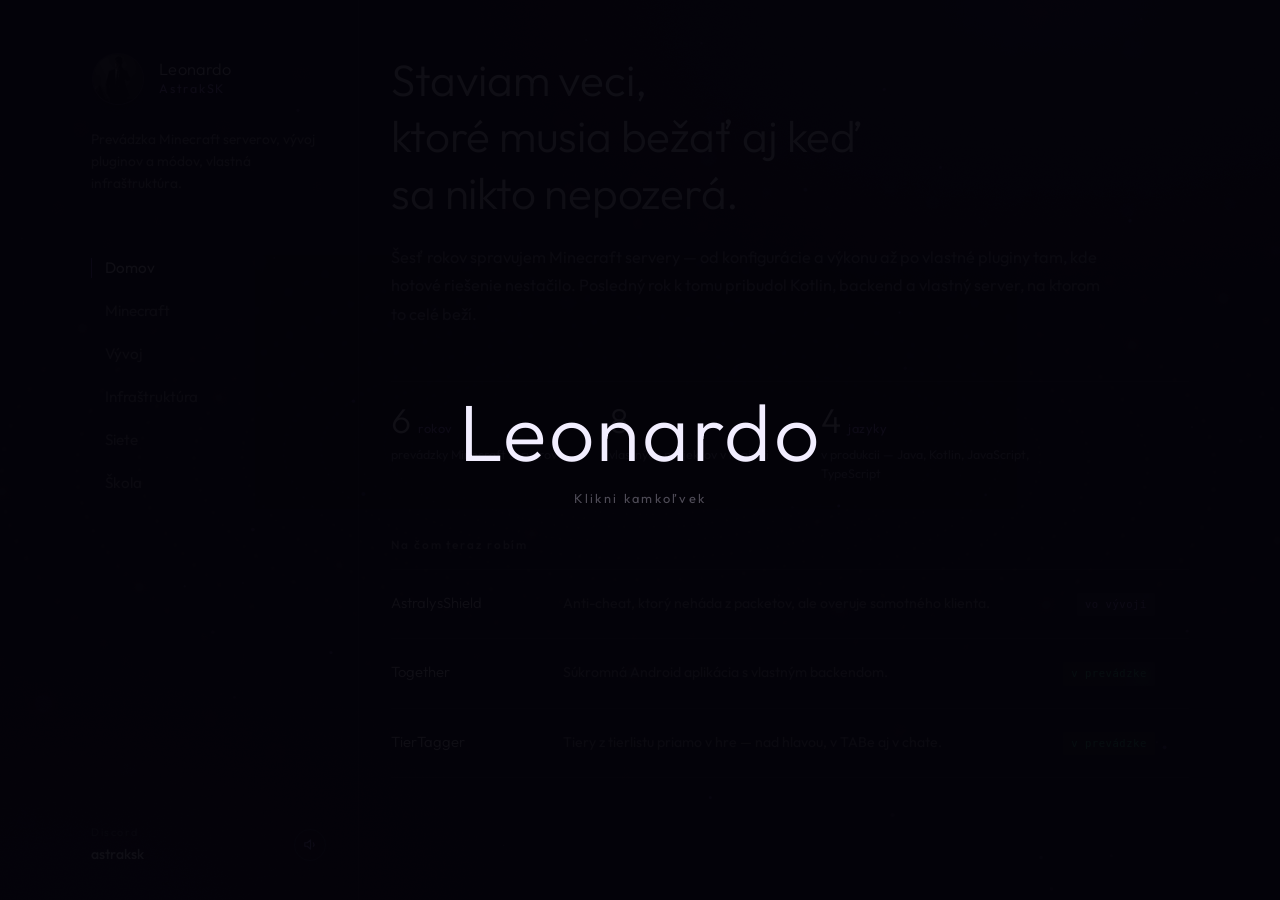
==== index.html @ 5ae15375 "Verzia v odkaze na CSS a JS proti miešaniu cache Pages posiela Cache-Control: max-age=600, takže vra" ====
<!DOCTYPE html>
<html lang="sk">

<head>
    <meta charset="UTF-8">
    <meta name="viewport" content="width=device-width, initial-scale=1.0">
    <meta name="description" content="Leonardo / AstrakSK — Minecraft prevádzka, vývoj pluginov a módov v Jave a Kotline, self-hosted infraštruktúra.">
    <title>Leonardo | AstrakSK</title>

    <link rel="icon" type="image/png" sizes="512x512" href="assets/favicon.png">
    <link rel="apple-touch-icon" href="assets/favicon.png">

    <link rel="preload" href="assets/fonts/zen-dots-400.woff2" as="font" type="font/woff2" crossorigin>
    <link rel="preload" href="assets/fonts/outfit-400.woff2" as="font" type="font/woff2" crossorigin>

    <link rel="stylesheet" href="assets/fonts/fonts.css">

    <!-- Pri každom vydaní zvýš ?v= tu aj pri script.js na konci súboru.
         Bez toho môžu vracajúci sa návštevníci dostať nové HTML so starým
         CSS a JS (Pages posiela Cache-Control: max-age=600) a stránka sa
         im rozsype. Fonty verziu nemajú, tie sa nemenia. -->
    <link rel="stylesheet" href="style.css?v=3">
</head>

<body>
    <svg class="sprite" aria-hidden="true" focusable="false">
        <symbol id="i-sound" viewBox="0 0 24 24"><path d="M4 9.5h3.5L12 5.5v13L7.5 14.5H4z"/><path d="M16 9.5a4 4 0 0 1 0 5"/></symbol>
        <symbol id="i-muted" viewBox="0 0 24 24"><path d="M4 9.5h3.5L12 5.5v13L7.5 14.5H4z"/><path d="m16 10 4 4M20 10l-4 4"/></symbol>
        <symbol id="i-back" viewBox="0 0 24 24"><path d="M15 5l-7 7 7 7"/></symbol>
    </svg>

    <div id="enterScreen" role="button" tabindex="0" aria-label="Vstúpiť na stránku">
        <div class="enter-content">
            <h1>Leonardo</h1>
            <p class="enter-hint">Klikni kamkoľvek</p>
        </div>
    </div>

    <div class="background" aria-hidden="true"></div>
    <canvas id="particles" aria-hidden="true"></canvas>
    <div class="grain" aria-hidden="true"></div>

    <audio id="bgMusic" loop preload="none">
        <source src="assets/music.mp3" type="audio/mpeg">
    </audio>

    <div class="shell">
        <aside class="rail">
            <div class="rail-top">
                <div class="identity">
                    <div class="avatar-frame">
                        <img src="assets/discord-avatar.png" alt="" class="avatar" width="104" height="104" decoding="async">
                        <img alt="" class="avatar-deco" data-deco="assets/avatar-deco.png" width="130" height="130" decoding="async" hidden>
                    </div>
                    <div>
                        <h1 class="name">Leonardo</h1>
                        <p class="nickname">AstrakSK</p>
                    </div>
                </div>

                <p class="tagline">
                    Prevádzka Minecraft serverov, vývoj pluginov a módov,
                    vlastná infraštruktúra.
                </p>
            </div>

            <nav class="nav" aria-label="Sekcie">
                <button class="nav-item active" type="button" data-section="home" aria-selected="true">Domov</button>
                <button class="nav-item" type="button" data-section="minecraft" aria-selected="false">Minecraft</button>
                <button class="nav-item" type="button" data-section="dev" aria-selected="false">Vývoj</button>
                <button class="nav-item" type="button" data-section="infra" aria-selected="false">Infraštruktúra</button>
                <button class="nav-item" type="button" data-section="network" aria-selected="false">Siete</button>
                <button class="nav-item" type="button" data-section="school" aria-selected="false">Škola</button>
            </nav>

            <div class="rail-foot">
                <a class="discord-link" href="https://discord.com/users/700729479068385362" target="_blank" rel="noopener noreferrer">
                    <span>Discord</span>
                    <strong>astraksk</strong>
                </a>
                <button class="sound-btn" id="soundToggle" type="button" aria-pressed="false" aria-label="Zapnúť hudbu">
                    <svg class="ico"><use href="#i-muted"/></svg>
                </button>
            </div>
        </aside>

        <main class="main" id="contentScroll">
            <article class="page active" id="home">
                <header class="hero">
                    <h2 class="hero-title">Staviam veci,<br>ktoré musia bežať aj&nbsp;keď<br>sa nikto nepozerá.</h2>
                    <p class="hero-lead">
                        Šesť rokov spravujem Minecraft servery — od konfigurácie a výkonu až po
                        vlastné pluginy tam, kde hotové riešenie nestačilo. Posledný rok k tomu
                        pribudol Kotlin, backend a vlastný server, na ktorom to celé beží.
                    </p>
                </header>

                <dl class="readout" id="statReadout"></dl>

                <section class="section">
                    <h3 class="section-label">Na čom teraz robím</h3>
                    <div class="index-list" id="featuredList"></div>
                </section>
            </article>

            <article class="page" id="minecraft">
                <header class="section-head">
                    <h2 class="section-title">Minecraft</h2>
                    <p class="section-lead">
                        Začalo to jedným serverom v roku 2020. Odvtedy prešlo cez pozície
                        developera aj co-ownera, cez proxy siete, databázy a zálohovanie —
                        a nakoniec cez vlastný projekt postavený od nuly.
                    </p>
                </header>

                <div class="mc-split">
                    <figure class="skin-figure">
                        <img src="assets/skin.webp" alt="Minecraft skin AstrakSK" width="256" height="512" decoding="async">
                        <figcaption>AstrakSK</figcaption>
                    </figure>

                    <div class="mc-content">
                        <section class="fold">
                            <button class="fold-trigger" type="button" aria-expanded="false" aria-controls="minecraftTimeline">
                                <span class="fold-copy">
                                    <strong>Časová os</strong>
                                    <small>Servery, pozície a technické míľniky</small>
                                </span>
                                <span class="chevron" aria-hidden="true"></span>
                            </button>
                            <div class="fold-body" id="minecraftTimeline" hidden>
                                <div class="timeline" id="timelineList"></div>
                            </div>
                        </section>

                        <section class="fold">
                            <button class="fold-trigger" type="button" aria-expanded="false" aria-controls="minecraftProjects">
                                <span class="fold-copy">
                                    <strong>Servery</strong>
                                    <small>Projekty, na ktorých som robil</small>
                                </span>
                                <span class="chevron" aria-hidden="true"></span>
                            </button>
                            <div class="fold-body" id="minecraftProjects" hidden>
                                <div class="server-list" id="minecraftProjectList"></div>
                            </div>
                        </section>
                    </div>
                </div>
            </article>

            <article class="page" id="dev">
                <section class="dev-view active" data-dev-view="index">
                    <header class="section-head">
                        <h2 class="section-title">Vývoj</h2>
                        <p class="section-lead">
                            Pluginy pre Paper, klientské módy pre Fabric, jedna Android aplikácia
                            a backend k nej. Väčšina vznikla preto, že som na daný problém nenašiel
                            riešenie, ktoré by robilo presne to, čo som potreboval.
                        </p>
                    </header>

                    <div class="index-list" id="devProjectList" role="list"></div>
                </section>

                <section class="dev-view" data-dev-view="detail">
                    <button class="back-btn" type="button" data-dev-route="index">
                        <svg class="ico"><use href="#i-back"/></svg> Späť na zoznam
                    </button>
                    <div id="devProjectDetail"></div>
                </section>
            </article>

            <article class="page" id="infra">
                <header class="section-head">
                    <h2 class="section-title">Infraštruktúra</h2>
                    <p class="section-lead">
                        Vlastný VPS s Ubuntu, na ňom Docker a reverzná proxy, ktorá rozdeľuje
                        prevádzku medzi navzájom oddelené služby. Postavené a spravované celé mnou,
                        vrátane certifikátov, záloh a prístupov.
                    </p>
                </header>

                <div class="stack" id="stackDiagram"></div>

                <section class="section">
                    <h3 class="section-label">Ako to prevádzkujem</h3>
                    <ul class="rule-list" id="practiceList"></ul>
                </section>
            </article>

            <article class="page" id="network">
                <header class="section-head">
                    <h2 class="section-title">Siete</h2>
                    <p class="section-lead">
                        Sieťové základy zo školy a Cisco Networking Academy si overujem na vlastnej
                        infraštruktúre — adresovanie, smerovanie a DNS nie sú teória, keď od nich
                        závisí, či je server dostupný.
                    </p>
                </header>
                <ul class="rule-list" id="networkList"></ul>
            </article>

            <article class="page" id="school">
                <header class="section-head">
                    <h2 class="section-title">Škola</h2>
                    <p class="section-lead">
                        Študujem Informačné a sieťové technológie na SPŠE Zochova v Bratislave.
                        Škola dáva základ v elektrotechnike, sieťach a programovaní; zvyšok
                        dopĺňam vlastnými projektmi.
                    </p>
                </header>
                <ul class="rule-list" id="schoolList"></ul>
            </article>
        </main>
    </div>

    <script src="script.js?v=3"></script>
</body>

</html>
---- assets/fonts/fonts.css ----
/* Self-hosted fonts for offline performance and reduced external dependencies */
/* woff2 first (smaller), ttf as fallback for older engines */

/* Zen Dots - Regular 400 */
@font-face {
    font-family: 'Zen Dots';
    src: url('zen-dots-400.woff2') format('woff2'),
         url('zen-dots-400.ttf') format('truetype');
    font-weight: 400;
    font-style: normal;
    font-display: swap;
}

/* Outfit - Light 300 */
@font-face {
    font-family: 'Outfit';
    src: url('outfit-300.woff2') format('woff2'),
         url('outfit-300.ttf') format('truetype');
    font-weight: 300;
    font-style: normal;
    font-display: swap;
}

/* Outfit - Regular 400 */
@font-face {
    font-family: 'Outfit';
    src: url('outfit-400.woff2') format('woff2'),
         url('outfit-400.ttf') format('truetype');
    font-weight: 400;
    font-style: normal;
    font-display: swap;
}

/* Outfit - Medium 500 */
@font-face {
    font-family: 'Outfit';
    src: url('outfit-500.woff2') format('woff2'),
         url('outfit-500.ttf') format('truetype');
    font-weight: 500;
    font-style: normal;
    font-display: swap;
}

/* Outfit - SemiBold 600 */
@font-face {
    font-family: 'Outfit';
    src: url('outfit-600.woff2') format('woff2'),
         url('outfit-600.ttf') format('truetype');
    font-weight: 600;
    font-style: normal;
    font-display: swap;
}

/* Outfit - Bold 700 */
@font-face {
    font-family: 'Outfit';
    src: url('outfit-700.woff2') format('woff2'),
         url('outfit-700.ttf') format('truetype');
    font-weight: 700;
    font-style: normal;
    font-display: swap;
}

/* Outfit - ExtraBold 800 */
@font-face {
    font-family: 'Outfit';
    src: url('outfit-800.woff2') format('woff2'),
         url('outfit-800.ttf') format('truetype');
    font-weight: 800;
    font-style: normal;
    font-display: swap;
}
---- style.css ----
*,
*::before,
*::after {
    margin: 0;
    padding: 0;
    box-sizing: border-box;
}

:root {
    --void: #07060d;
    --violet: #8b5cf6;
    --violet-hi: #b794ff;
    --paper: #f2eeff;
    --muted: rgba(238, 232, 255, .58);
    --dim: rgba(238, 232, 255, .32);
    --hair: rgba(238, 232, 255, .09);
    --hair-strong: rgba(183, 148, 255, .22);
    --signal: #3ddc97;

    --mono: ui-monospace, "Cascadia Mono", "SF Mono", Consolas, monospace;

    --s1: 4px;
    --s2: 8px;
    --s3: 14px;
    --s4: 22px;
    --s5: 34px;
    --s6: 52px;
    --s7: 78px;

    --read: 66ch;
    --pad: clamp(22px, 4vw, 60px);
}

html {
    color-scheme: dark;
    scroll-behavior: smooth;
}

body {
    min-height: 100vh;
    background: var(--void);
    color: var(--paper);
    font-family: "Outfit", system-ui, sans-serif;
    font-weight: 300;
    font-size: 16px;
    line-height: 1.65;
    -webkit-font-smoothing: antialiased;
    text-rendering: optimizeLegibility;
}

.sprite {
    position: absolute;
    width: 0;
    height: 0;
}

.ico {
    width: 17px;
    height: 17px;
    flex: none;
    fill: none;
    stroke: currentColor;
    stroke-width: 1.6;
    stroke-linecap: round;
    stroke-linejoin: round;
}

button {
    font: inherit;
    color: inherit;
    background: none;
    border: 0;
    cursor: pointer;
}

:focus-visible {
    outline: 2px solid var(--violet-hi);
    outline-offset: 3px;
    border-radius: 2px;
}

/* ---------- pozadie ---------- */

.background {
    position: fixed;
    inset: 0;
    z-index: -3;
    background: url("assets/background.webp") center / cover no-repeat;
    opacity: .5;
}

body::before {
    content: "";
    position: fixed;
    inset: 0;
    z-index: -2;
    background:
        radial-gradient(ellipse 70% 50% at 82% 0%, rgba(124, 58, 227, .2), transparent 70%),
        radial-gradient(ellipse 60% 45% at 5% 100%, rgba(80, 40, 180, .13), transparent 70%),
        rgba(5, 4, 11, .82);
}

#particles {
    position: fixed;
    inset: 0;
    z-index: -1;
    pointer-events: none;
}

/* jemná zrnitosť — bráni tomu, aby veľké plochy pôsobili plocho */
.grain {
    position: fixed;
    inset: 0;
    z-index: 0;
    pointer-events: none;
    opacity: .032;
    background-image: url("data:image/svg+xml,%3Csvg xmlns='http://www.w3.org/2000/svg' width='160' height='160'%3E%3Cfilter id='n'%3E%3CfeTurbulence type='fractalNoise' baseFrequency='.85' numOctaves='3'/%3E%3C/filter%3E%3Crect width='160' height='160' filter='url(%23n)'/%3E%3C/svg%3E");
}

/* ---------- vstupná obrazovka ---------- */

#enterScreen {
    position: fixed;
    inset: 0;
    z-index: 50;
    display: grid;
    place-items: center;
    background: rgba(4, 3, 9, .95);
    cursor: pointer;
    user-select: none;
    -webkit-user-select: none;
    -webkit-tap-highlight-color: transparent;
    transition: opacity .55s ease, visibility .55s;
}

#enterScreen.hidden {
    opacity: 0;
    visibility: hidden;
    pointer-events: none;
}

.enter-content {
    text-align: center;
}

.enter-content h1 {
    font-family: "Zen Dots", system-ui, sans-serif;
    font-weight: 400;
    font-size: clamp(2.4rem, 8vw, 5rem);
    letter-spacing: .03em;
    line-height: 1.05;
}

.enter-hint {
    margin-top: var(--s3);
    color: var(--dim);
    font-size: .8rem;
    letter-spacing: .18em;
    animation: breathe 3s ease-in-out infinite;
}

@keyframes breathe {
    0%, 100% { opacity: .4; }
    50% { opacity: .95; }
}

/* ---------- kostra ---------- */

.shell {
    position: relative;
    z-index: 1;
    width: min(1200px, 100%);
    margin-inline: auto;
    display: grid;
    grid-template-columns: 236px minmax(0, 1fr);
    gap: clamp(34px, 5vw, 78px);
    padding: 0 var(--pad);
    align-items: start;
}

.rail {
    position: sticky;
    top: 0;
    height: 100vh;
    display: flex;
    flex-direction: column;
    padding: var(--s6) 0 var(--s5);
    border-right: 1px solid var(--hair);
    margin-right: calc(clamp(34px, 5vw, 78px) / -2);
    padding-right: calc(clamp(34px, 5vw, 78px) / 2);
    overflow-y: auto;
    scrollbar-width: none;
}

.rail::-webkit-scrollbar {
    display: none;
}

.identity {
    display: flex;
    align-items: center;
    gap: var(--s3);
}

.avatar-frame {
    position: relative;
    width: 54px;
    height: 54px;
    flex: none;
    display: grid;
    place-items: center;
}

.avatar {
    width: 50px;
    height: 50px;
    border-radius: 50%;
    object-fit: cover;
    box-shadow: 0 0 0 1px var(--hair-strong), 0 6px 20px rgba(0, 0, 0, .5);
}

.avatar-deco {
    position: absolute;
    inset: -6px;
    width: calc(100% + 12px);
    height: calc(100% + 12px);
    pointer-events: none;
}

.name {
    font-family: "Zen Dots", system-ui, sans-serif;
    font-weight: 400;
    font-size: 1.02rem;
    line-height: 1.25;
    letter-spacing: .01em;
}

.nickname {
    color: var(--violet-hi);
    font-size: .78rem;
    letter-spacing: .14em;
}

.tagline {
    margin-top: var(--s4);
    color: var(--muted);
    font-size: .86rem;
    line-height: 1.6;
}

/* ---------- navigácia ---------- */

.nav {
    margin-top: var(--s6);
    display: flex;
    flex-direction: column;
}

.nav-item {
    position: relative;
    padding: 9px 0 9px var(--s3);
    text-align: left;
    font-size: .95rem;
    color: var(--muted);
    transition: color .2s ease, padding-left .2s ease;
}

.nav-item::before {
    content: "";
    position: absolute;
    left: 0;
    top: 50%;
    width: 1px;
    height: 0;
    background: var(--violet);
    transform: translateY(-50%);
    transition: height .25s ease;
}

.nav-item:hover {
    color: var(--paper);
    padding-left: calc(var(--s3) + 4px);
}

.nav-item.active {
    color: var(--paper);
}

.nav-item.active::before {
    height: 20px;
}

.rail-foot {
    margin-top: auto;
    padding-top: var(--s5);
    display: flex;
    align-items: center;
    justify-content: space-between;
    gap: var(--s3);
}

.discord-link {
    display: flex;
    flex-direction: column;
    gap: 1px;
    color: var(--paper);
    text-decoration: none;
    min-width: 0;
}

.discord-link span {
    color: var(--dim);
    font-size: .68rem;
    letter-spacing: .14em;
}

.discord-link strong {
    font-weight: 400;
    font-size: .88rem;
    transition: color .2s ease;
}

.discord-link:hover strong {
    color: var(--violet-hi);
}

.sound-btn {
    display: grid;
    place-items: center;
    width: 32px;
    height: 32px;
    flex: none;
    border-radius: 50%;
    color: var(--dim);
    border: 1px solid var(--hair);
    transition: color .2s ease, border-color .2s ease;
}

.sound-btn:hover {
    color: var(--paper);
    border-color: var(--hair-strong);
}

.sound-btn[aria-pressed="true"] {
    color: var(--violet-hi);
    border-color: var(--hair-strong);
}

/* ---------- hlavná plocha ---------- */

.main {
    padding: var(--s6) 0 var(--s7);
    min-width: 0;
}

.page {
    display: none;
}

.page.active {
    display: block;
    animation: enter .38s cubic-bezier(.22, .61, .36, 1);
}

@keyframes enter {
    from { opacity: 0; transform: translateY(8px); }
    to { opacity: 1; transform: none; }
}

/* ---------- typografia ---------- */

.hero-title {
    max-width: 17ch;
    font-family: "Zen Dots", system-ui, sans-serif;
    font-weight: 400;
    font-size: clamp(1.65rem, 3.6vw, 2.75rem);
    line-height: 1.28;
    letter-spacing: -.005em;
}

.hero-lead {
    max-width: var(--read);
    margin-top: var(--s4);
    color: var(--muted);
    font-size: 1.02rem;
    line-height: 1.75;
}

.section-head {
    margin-bottom: var(--s6);
}

.section-title {
    font-family: "Zen Dots", system-ui, sans-serif;
    font-weight: 400;
    font-size: clamp(1.45rem, 2.8vw, 2rem);
    line-height: 1.3;
}

.section-lead {
    max-width: var(--read);
    margin-top: var(--s4);
    color: var(--muted);
    font-size: 1rem;
    line-height: 1.75;
}

.section {
    margin-top: var(--s6);
}

.section-label {
    font-size: .74rem;
    font-weight: 400;
    letter-spacing: .16em;
    color: var(--muted);
    padding-bottom: var(--s3);
    border-bottom: 1px solid var(--hair);
}

.note {
    color: var(--muted);
    font-size: .89rem;
    line-height: 1.7;
    max-width: var(--read);
}

/* ---------- číselný prehľad ---------- */

.readout {
    display: flex;
    flex-wrap: wrap;
    gap: var(--s6);
    margin-top: var(--s6);
    padding-top: var(--s4);
    border-top: 1px solid var(--hair);
}

.stat-value {
    font-family: "Zen Dots", system-ui, sans-serif;
    font-size: 2.15rem;
    line-height: 1;
    display: flex;
    align-items: baseline;
    gap: 7px;
}

.stat-unit {
    font-family: "Outfit", sans-serif;
    font-size: .8rem;
    font-weight: 300;
    color: var(--violet-hi);
    letter-spacing: .04em;
}

.stat-label {
    margin-top: var(--s2);
    max-width: 26ch;
    color: var(--muted);
    font-size: .78rem;
    line-height: 1.5;
}

/* ---------- riadkové registre ---------- */

.index-list {
    border-bottom: 1px solid var(--hair);
}

.row {
    width: 100%;
    display: grid;
    align-items: baseline;
    gap: var(--s4);
    padding: var(--s4) 0;
    border-bottom: 1px solid var(--hair);
    text-align: left;
    position: relative;
    transition: background-color .22s ease;
}

.index-list .row:last-child {
    border-bottom: 0;
}

.row::after {
    content: "";
    position: absolute;
    left: -14px;
    top: 0;
    bottom: 0;
    width: 1px;
    background: var(--violet);
    opacity: 0;
    transition: opacity .22s ease;
}

.row:hover::after {
    opacity: 1;
}

.row-featured {
    grid-template-columns: minmax(150px, auto) 1fr auto;
}

.row-project {
    grid-template-columns: minmax(150px, auto) 128px 1fr 46px;
}

.row-name {
    font-family: "Zen Dots", system-ui, sans-serif;
    font-size: .92rem;
    line-height: 1.4;
    color: var(--paper);
}

.row-kind {
    color: var(--violet-hi);
    font-size: .78rem;
}

.row-text {
    color: var(--muted);
    font-size: .88rem;
    line-height: 1.6;
}

.row-year {
    font-family: var(--mono);
    font-size: .74rem;
    color: var(--dim);
    text-align: right;
}

.state {
    font-family: var(--mono);
    font-size: .66rem;
    letter-spacing: .05em;
    padding: 3px 8px;
    border-radius: 2px;
    white-space: nowrap;
}

.state-live {
    color: var(--signal);
    background: rgba(61, 220, 151, .1);
}

.state-wip {
    color: var(--violet-hi);
    background: rgba(139, 92, 246, .14);
}

.state-past {
    color: var(--dim);
    background: rgba(238, 232, 255, .05);
}

/* ---------- minecraft ---------- */

.mc-split {
    display: grid;
    grid-template-columns: 200px minmax(0, 1fr);
    gap: clamp(28px, 4vw, 56px);
    align-items: start;
}

.skin-figure {
    position: sticky;
    top: var(--s6);
    display: flex;
    flex-direction: column;
    align-items: center;
    gap: var(--s3);
}

.skin-figure::before {
    content: "";
    position: absolute;
    left: 50%;
    top: 12%;
    width: 150px;
    height: 240px;
    transform: translateX(-50%);
    background: radial-gradient(ellipse, rgba(139, 92, 246, .26), transparent 70%);
    filter: blur(28px);
    z-index: -1;
}

.skin-figure img {
    width: 100%;
    height: auto;
    image-rendering: pixelated;
    filter: drop-shadow(0 26px 40px rgba(0, 0, 0, .6));
}

.skin-figure figcaption {
    font-family: "Zen Dots", system-ui, sans-serif;
    font-size: .74rem;
    letter-spacing: .12em;
    color: var(--violet-hi);
}

/* ---------- rozbaľovacie bloky ---------- */

.fold {
    border-top: 1px solid var(--hair);
}

.fold:last-of-type {
    border-bottom: 1px solid var(--hair);
}

.fold-trigger {
    width: 100%;
    display: flex;
    align-items: center;
    justify-content: space-between;
    gap: var(--s4);
    padding: var(--s4) 0;
    text-align: left;
}

.fold-copy {
    display: flex;
    flex-direction: column;
    gap: 2px;
}

.fold-copy strong {
    font-weight: 400;
    font-size: 1rem;
    transition: color .2s ease;
}

.fold-trigger:hover .fold-copy strong {
    color: var(--violet-hi);
}

.fold-copy small {
    color: var(--dim);
    font-size: .8rem;
}

.chevron {
    width: 8px;
    height: 8px;
    flex: none;
    border-right: 1.4px solid var(--muted);
    border-bottom: 1.4px solid var(--muted);
    transform: rotate(45deg) translate(-2px, -2px);
    transition: transform .26s cubic-bezier(.22, .61, .36, 1);
}

.fold-trigger[aria-expanded="true"] .chevron {
    transform: rotate(-135deg) translate(-3px, -3px);
}

.fold-body {
    padding-bottom: var(--s5);
}

/* ---------- časová os ---------- */

.timeline-year {
    display: grid;
    grid-template-columns: 58px minmax(0, 1fr);
    gap: var(--s4);
    padding: var(--s4) 0;
    border-top: 1px solid var(--hair);
}

.timeline-year:first-child {
    border-top: 0;
    padding-top: 0;
}

.timeline-year-label {
    font-family: var(--mono);
    font-size: .78rem;
    font-weight: 400;
    color: var(--violet-hi);
    padding-top: 3px;
}

.timeline-gap .timeline-year-label {
    color: var(--dim);
}

.timeline-gap-note {
    color: var(--dim);
    font-size: .84rem;
    font-style: italic;
}

.timeline-months {
    display: flex;
    flex-direction: column;
    gap: var(--s5);
    min-width: 0;
}

.timeline-month-label {
    font-size: .76rem;
    font-weight: 400;
    letter-spacing: .1em;
    color: var(--dim);
    margin-bottom: var(--s3);
}

.timeline-events {
    display: flex;
    flex-direction: column;
    gap: var(--s4);
}

.timeline-entry-title {
    font-size: .94rem;
    font-weight: 400;
    line-height: 1.5;
    margin-bottom: var(--s1);
}

/* ---------- servery ---------- */

.server {
    padding: var(--s4) 0;
    border-top: 1px solid var(--hair);
}

.server-list .server:first-child {
    border-top: 0;
    padding-top: 0;
}

.server-head {
    display: flex;
    align-items: center;
    gap: var(--s3);
}

.server-head h4 {
    font-family: "Zen Dots", system-ui, sans-serif;
    font-weight: 400;
    font-size: .94rem;
}

.server-meta {
    margin: var(--s1) 0 var(--s2);
    color: var(--violet-hi);
    font-size: .78rem;
}

/* ---------- detail projektu ---------- */

.dev-view {
    display: none;
}

.dev-view.active {
    display: block;
}

.back-btn {
    display: inline-flex;
    align-items: center;
    gap: 7px;
    margin-bottom: var(--s5);
    color: var(--dim);
    font-size: .84rem;
    transition: color .2s ease;
}

.back-btn:hover {
    color: var(--paper);
}

.detail-title {
    font-family: "Zen Dots", system-ui, sans-serif;
    font-weight: 400;
    font-size: clamp(1.5rem, 3vw, 2.1rem);
    line-height: 1.3;
}

.detail-meta {
    margin-top: var(--s2);
    color: var(--violet-hi);
    font-size: .8rem;
}

.detail-summary {
    max-width: var(--read);
    margin: var(--s4) 0 var(--s6);
    font-size: 1.14rem;
    font-weight: 300;
    line-height: 1.65;
    color: var(--paper);
}

.detail-body {
    display: grid;
    grid-template-columns: repeat(auto-fit, minmax(260px, 1fr));
    gap: var(--s5);
    padding: var(--s5) 0;
    border-top: 1px solid var(--hair);
    border-bottom: 1px solid var(--hair);
}

.detail-block h3 {
    font-size: .74rem;
    font-weight: 400;
    letter-spacing: .16em;
    color: var(--dim);
    margin-bottom: var(--s3);
}

.detail-block p {
    color: var(--muted);
    font-size: .92rem;
    line-height: 1.75;
}

.point-list,
.rule-list {
    list-style: none;
}

.point-list {
    margin: var(--s5) 0;
}

.rule-list {
    margin-top: var(--s4);
}

.point-list li,
.rule-list li {
    position: relative;
    max-width: var(--read);
    padding: var(--s3) 0 var(--s3) var(--s4);
    border-bottom: 1px solid var(--hair);
    color: var(--muted);
    font-size: .91rem;
    line-height: 1.7;
}

.point-list li::before,
.rule-list li::before {
    content: "";
    position: absolute;
    left: 0;
    top: calc(var(--s3) + .68em);
    width: 7px;
    height: 1px;
    background: var(--violet);
}

.detail-closing {
    max-width: var(--read);
    margin-top: var(--s5);
    padding-left: var(--s4);
    border-left: 1px solid var(--hair-strong);
    color: var(--muted);
    font-size: .93rem;
    line-height: 1.75;
    font-style: italic;
}

.stack-tags {
    list-style: none;
    display: flex;
    flex-wrap: wrap;
    gap: var(--s2);
    margin-top: var(--s6);
    padding-top: var(--s4);
    border-top: 1px solid var(--hair);
}

.stack-tags li {
    font-family: var(--mono);
    font-size: .72rem;
    color: var(--muted);
    padding: 4px 9px;
    border: 1px solid var(--hair);
    border-radius: 3px;
}

/* ---------- vrstvy infraštruktúry ---------- */

.stack {
    margin-top: var(--s6);
    border-top: 1px solid var(--hair);
}

.stack-row {
    display: grid;
    grid-template-columns: 150px 176px minmax(0, 1fr);
    align-items: baseline;
    gap: var(--s4);
    padding: var(--s4) 0;
    border-bottom: 1px solid var(--hair);
}

.stack-layer {
    font-size: .93rem;
}

.stack-tech {
    font-family: var(--mono);
    font-size: .78rem;
    color: var(--violet-hi);
}

.stack-note {
    color: var(--muted);
    font-size: .86rem;
    line-height: 1.6;
}

/* ---------- responzívne ---------- */

@media (max-width: 940px) {
    .shell {
        grid-template-columns: minmax(0, 1fr);
        gap: 0;
    }

    .rail {
        position: static;
        height: auto;
        border-right: 0;
        border-bottom: 1px solid var(--hair);
        margin-right: 0;
        padding: var(--s5) 0 var(--s4);
        overflow: visible;
    }

    .tagline {
        max-width: 46ch;
    }

    .nav {
        margin-top: var(--s4);
        flex-direction: row;
        flex-wrap: wrap;
        gap: var(--s1);
    }

    .nav-item {
        padding: 7px 13px;
        border: 1px solid var(--hair);
        border-radius: 100px;
        font-size: .88rem;
    }

    .nav-item::before {
        display: none;
    }

    .nav-item:hover {
        padding-left: 13px;
    }

    .nav-item.active {
        border-color: var(--hair-strong);
        background: rgba(139, 92, 246, .12);
    }

    .rail-foot {
        margin-top: var(--s4);
        padding-top: var(--s4);
        border-top: 1px solid var(--hair);
    }

    .main {
        padding: var(--s5) 0 var(--s6);
    }

    .row-project {
        grid-template-columns: minmax(0, 1fr) auto;
        row-gap: var(--s1);
    }

    .row-text {
        grid-column: 1 / -1;
    }

    .stack-row {
        grid-template-columns: minmax(0, 1fr);
        row-gap: var(--s1);
    }
}

@media (max-width: 680px) {
    .readout {
        gap: var(--s5);
    }

    .stat-value {
        font-size: 1.8rem;
    }

    .mc-split {
        grid-template-columns: minmax(0, 1fr);
        gap: var(--s5);
    }

    .skin-figure {
        position: static;
        flex-direction: row;
        align-items: center;
        justify-content: flex-start;
        gap: var(--s4);
        padding-bottom: var(--s4);
        border-bottom: 1px solid var(--hair);
    }

    .skin-figure img {
        width: 88px;
    }

    .skin-figure::before {
        top: 0;
        left: 44px;
        width: 110px;
        height: 100%;
    }

    .row-featured {
        grid-template-columns: minmax(0, 1fr) auto;
        row-gap: var(--s1);
    }

    .timeline-year {
        grid-template-columns: minmax(0, 1fr);
        gap: var(--s3);
    }

    .detail-summary {
        font-size: 1.02rem;
    }
}

@media (prefers-reduced-motion: reduce) {
    html {
        scroll-behavior: auto;
    }

    *,
    *::before,
    *::after {
        animation-duration: .001ms !important;
        animation-iteration-count: 1 !important;
        transition-duration: .001ms !important;
    }
}

/* ================= animácie ================= */

/* postupné odkrývanie — poradie drží --i.
   Skryté je to len keď beží JS, inak by bez neho ostal obsah neviditeľný. */
.js .reveal {
    opacity: 0;
    transform: translateY(14px);
}

.js .reveal.in {
    opacity: 1;
    transform: none;
    transition:
        opacity .5s cubic-bezier(.22, .61, .36, 1),
        transform .55s cubic-bezier(.22, .61, .36, 1);
    transition-delay: calc(var(--i, 0) * 55ms);
}

/* výraznejší nábeh celej sekcie */
.page.active {
    animation: sectionIn .5s cubic-bezier(.22, .61, .36, 1);
}

@keyframes sectionIn {
    from { opacity: 0; transform: translateY(14px) scale(.995); }
    to { opacity: 1; transform: none; }
}

/* ---------- šípka v riadku ---------- */

.row {
    padding-right: var(--s5);
}

.row-arrow {
    position: absolute;
    right: 4px;
    top: 50%;
    width: 16px;
    height: 8px;
    transform: translateY(-50%);
    opacity: 0;
    transition: opacity .24s ease, right .24s cubic-bezier(.22, .61, .36, 1);
}

.row-arrow::before,
.row-arrow::after {
    content: "";
    position: absolute;
    background: var(--violet-hi);
}

.row-arrow::before {
    left: 0;
    top: 50%;
    width: 100%;
    height: 1px;
    transform: translateY(-50%);
}

.row-arrow::after {
    right: 0;
    top: 50%;
    width: 6px;
    height: 6px;
    border-top: 1px solid var(--violet-hi);
    border-right: 1px solid var(--violet-hi);
    background: none;
    transform: translateY(-50%) rotate(45deg);
}

.row:hover .row-arrow,
.row:focus-visible .row-arrow {
    opacity: 1;
    right: 0;
}

.row:hover {
    background: linear-gradient(90deg, rgba(139, 92, 246, .09), transparent 65%);
}

.row:hover .row-name {
    color: var(--violet-hi);
}

.row-name {
    transition: color .22s ease;
}

/* ---------- rozbaľovanie ---------- */

.fold-body {
    height: auto;
    transition: height .42s cubic-bezier(.33, 1, .68, 1);
}

.fold-trigger {
    transition: padding-left .24s cubic-bezier(.22, .61, .36, 1);
}

.fold-trigger:hover {
    padding-left: var(--s2);
}

.chevron {
    transition:
        transform .38s cubic-bezier(.34, 1.4, .64, 1),
        border-color .24s ease;
}

.fold-trigger:hover .chevron {
    border-color: var(--violet-hi);
}

/* ---------- šípka na rolovanie ---------- */

.scroll-hint {
    position: fixed;
    right: clamp(16px, 3vw, 34px);
    bottom: clamp(16px, 3vw, 34px);
    z-index: 20;
    display: grid;
    place-items: center;
    width: 42px;
    height: 42px;
    border-radius: 50%;
    border: 1px solid var(--hair);
    background: rgba(10, 8, 20, .8);
    backdrop-filter: blur(10px);
    opacity: 0;
    visibility: hidden;
    transform: translateY(10px);
    transition: opacity .3s ease, transform .3s ease, visibility .3s, border-color .24s ease;
}

.scroll-hint.visible {
    opacity: 1;
    visibility: visible;
    transform: none;
}

.scroll-hint:hover {
    border-color: var(--hair-strong);
}

.scroll-hint-arrow {
    width: 9px;
    height: 9px;
    border-right: 1.5px solid var(--violet-hi);
    border-bottom: 1.5px solid var(--violet-hi);
    transform: rotate(45deg) translate(-2px, -2px);
    animation: nudge 1.9s ease-in-out infinite;
}

@keyframes nudge {
    0%, 100% { transform: rotate(45deg) translate(-2px, -2px); }
    50% { transform: rotate(45deg) translate(1px, 1px); }
}

/* ---------- drobnosti ---------- */

.skin-figure img {
    animation: float 6.5s ease-in-out infinite;
}

@keyframes float {
    0%, 100% { transform: translateY(0); }
    50% { transform: translateY(-9px); }
}

.skin-figure::before {
    animation: glow 6.5s ease-in-out infinite;
}

@keyframes glow {
    0%, 100% { opacity: .75; }
    50% { opacity: 1; }
}

.stat-num {
    font-variant-numeric: tabular-nums;
}

.nav-item {
    transition: color .22s ease, padding-left .24s cubic-bezier(.22, .61, .36, 1);
}

.state {
    transition: transform .22s cubic-bezier(.34, 1.4, .64, 1);
}

.row:hover .state {
    transform: translateX(-4px);
}

.stack-row {
    transition: background-color .24s ease, padding-left .24s cubic-bezier(.22, .61, .36, 1);
}

.stack-row:hover {
    background: rgba(139, 92, 246, .05);
    padding-left: var(--s2);
}

.rule-list li,
.point-list li {
    transition: color .22s ease, padding-left .24s cubic-bezier(.22, .61, .36, 1);
}

.rule-list li:hover,
.point-list li:hover {
    color: var(--paper);
    padding-left: calc(var(--s4) + 5px);
}

/* ---------- vypnutie pohybu ---------- */

@media (prefers-reduced-motion: reduce) {
    .js .reveal {
        opacity: 1;
        transform: none;
    }

    .skin-figure img,
    .skin-figure::before,
    .scroll-hint-arrow {
        animation: none;
    }

    .fold-body {
        transition: none;
    }
}
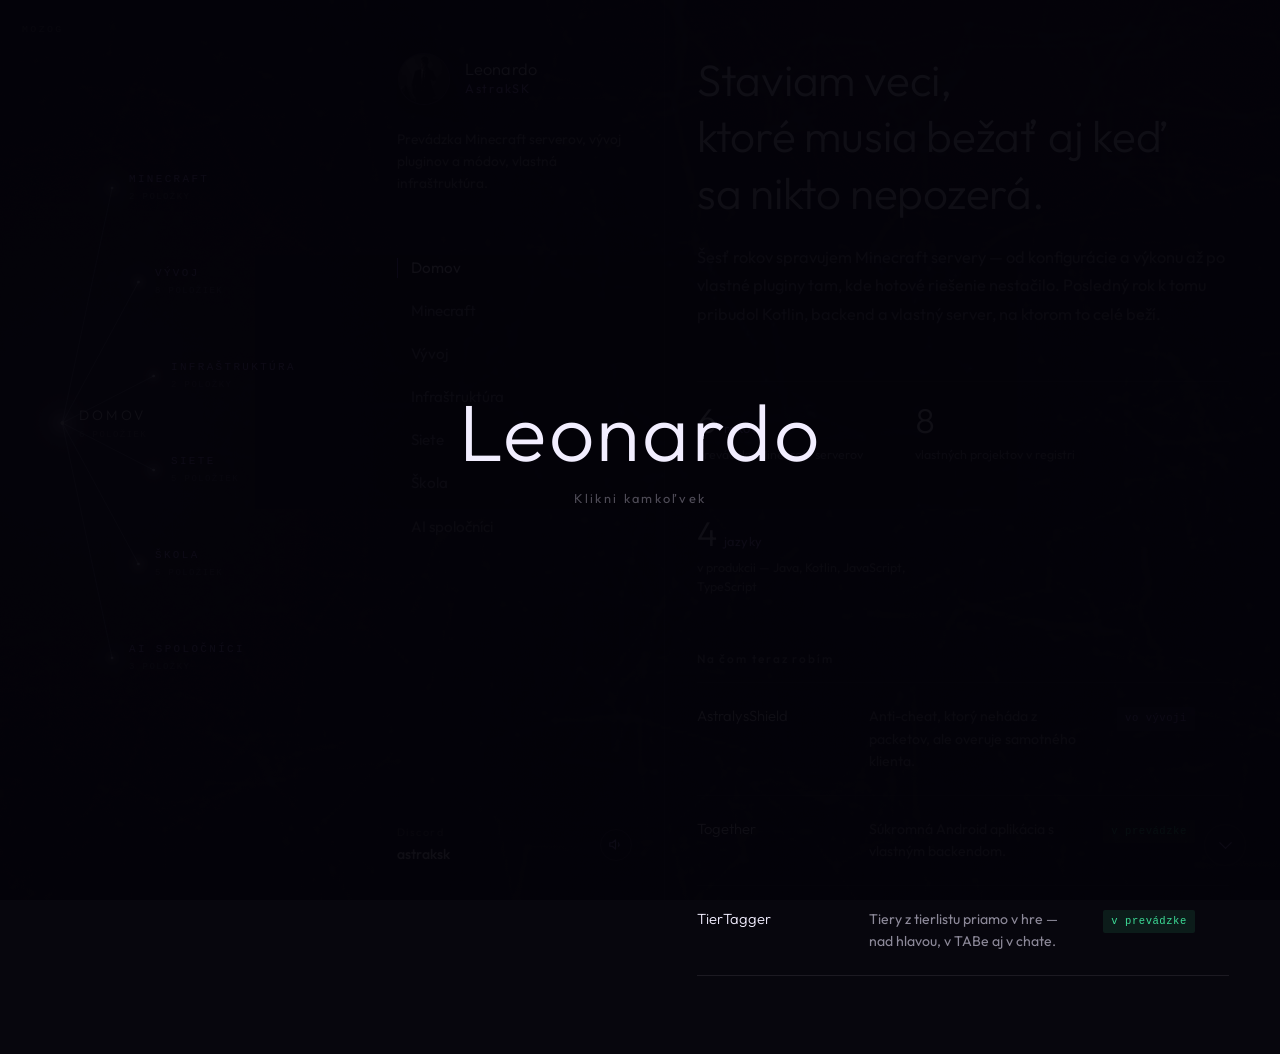
==== commit d414dc92: "V4 — mozog ako mapa stránky vedľa obsahu, sekcia AI spoločníci Pozadie prestalo byť náhodná sieť a s" ====
--- a/index.html
+++ b/index.html
@@ -15,11 +15,11 @@
 
     <link rel="stylesheet" href="assets/fonts/fonts.css">
 
-    <!-- Pri každom vydaní zvýš ?v= tu aj pri script.js na konci súboru.
-         Bez toho môžu vracajúci sa návštevníci dostať nové HTML so starým
-         CSS a JS (Pages posiela Cache-Control: max-age=600) a stránka sa
-         im rozsype. Fonty verziu nemajú, tie sa nemenia. -->
-    <link rel="stylesheet" href="style.css?v=3">
+    <!-- Pri každom vydaní zvýš ?v= tu aj pri brain.js a script.js na konci
+         súboru. Bez toho môžu vracajúci sa návštevníci dostať nové HTML so
+         starým CSS a JS (Pages posiela Cache-Control: max-age=600) a stránka
+         sa im rozsype. Fonty verziu nemajú, tie sa nemenia. -->
+    <link rel="stylesheet" href="style.css?v=18">
 </head>
 
 <body>
@@ -27,6 +27,7 @@
         <symbol id="i-sound" viewBox="0 0 24 24"><path d="M4 9.5h3.5L12 5.5v13L7.5 14.5H4z"/><path d="M16 9.5a4 4 0 0 1 0 5"/></symbol>
         <symbol id="i-muted" viewBox="0 0 24 24"><path d="M4 9.5h3.5L12 5.5v13L7.5 14.5H4z"/><path d="m16 10 4 4M20 10l-4 4"/></symbol>
         <symbol id="i-back" viewBox="0 0 24 24"><path d="M15 5l-7 7 7 7"/></symbol>
+        <symbol id="i-brain" viewBox="0 0 24 24"><circle cx="12" cy="12" r="2.4"/><circle cx="5" cy="6" r="1.4"/><circle cx="19" cy="7" r="1.4"/><circle cx="6" cy="18" r="1.4"/><circle cx="18" cy="17" r="1.4"/><path d="m6.2 7 4 3.6M17.8 8l-4 2.7M7 16.9l3.6-3M16.6 16l-3-2.4"/></symbol>
     </svg>
 
     <div id="enterScreen" role="button" tabindex="0" aria-label="Vstúpiť na stránku">
@@ -37,7 +38,9 @@
     </div>
 
     <div class="background" aria-hidden="true"></div>
-    <canvas id="particles" aria-hidden="true"></canvas>
+    <canvas id="brainNet" aria-hidden="true"></canvas>
+    <canvas id="brain" aria-hidden="true"></canvas>
+    <div id="brainHud"></div>
     <div class="grain" aria-hidden="true"></div>
 
     <audio id="bgMusic" loop preload="none">
@@ -71,6 +74,7 @@
                 <button class="nav-item" type="button" data-section="infra" aria-selected="false">Infraštruktúra</button>
                 <button class="nav-item" type="button" data-section="network" aria-selected="false">Siete</button>
                 <button class="nav-item" type="button" data-section="school" aria-selected="false">Škola</button>
+                <button class="nav-item" type="button" data-section="ai" aria-selected="false">AI spoločníci</button>
             </nav>
 
             <div class="rail-foot">
@@ -212,10 +216,23 @@
                 </header>
                 <ul class="rule-list" id="schoolList"></ul>
             </article>
+
+            <article class="page" id="ai">
+                <header class="section-head">
+                    <h2 class="section-title">AI spoločníci</h2>
+                    <p class="section-lead">
+                        Nerobím na tom sám. Tri modely mi kryjú tri rôzne časti práce —
+                        každý tam, kde mi reálne šetrí čas. Rozhodnutia a výsledná podoba
+                        zostávajú na mne.
+                    </p>
+                </header>
+                <div class="server-list" id="aiList"></div>
+            </article>
         </main>
     </div>
 
-    <script src="script.js?v=3"></script>
+    <script src="brain.js?v=18"></script>
+    <script src="script.js?v=18"></script>
 </body>
 
 </html>
--- a/style.css
+++ b/style.css
@@ -86,7 +86,9 @@
     inset: 0;
     z-index: -3;
     background: url("assets/background.webp") center / cover no-repeat;
-    opacity: .5;
+    /* Sieť uzlov potrebuje takmer čierny podklad, inak sa tenké spoje
+       stratia v textúre. Fotka zostáva len ako jemná nerovnomernosť. */
+    opacity: .09;
 }
 
 body::before {
@@ -95,16 +97,51 @@
     inset: 0;
     z-index: -2;
     background:
-        radial-gradient(ellipse 70% 50% at 82% 0%, rgba(124, 58, 227, .2), transparent 70%),
-        radial-gradient(ellipse 60% 45% at 5% 100%, rgba(80, 40, 180, .13), transparent 70%),
-        rgba(5, 4, 11, .82);
-}
-
-#particles {
+        radial-gradient(ellipse 70% 50% at 82% 0%, rgba(124, 58, 227, .11), transparent 70%),
+        radial-gradient(ellipse 60% 45% at 5% 100%, rgba(80, 40, 180, .08), transparent 70%),
+        rgba(4, 3, 9, .93);
+}
+
+#brain {
     position: fixed;
     inset: 0;
     z-index: -1;
     pointer-events: none;
+    transition: opacity .6s ease;
+}
+
+/* Internet má vlastné plátno. Kreslí sa na zlomku rozlíšenia a sem
+   sa roztiahne — to roztiahnutie je rozmazanie zadarmo. CSS blur
+   vyzeral rovnako, ale bez GPU stál 26 snímkov za sekundu. */
+#brainNet {
+    position: fixed;
+    inset: 0;
+    z-index: -2;
+    pointer-events: none;
+    opacity: .92;
+}
+
+/* Vinetácia — okraje siete musia zhasínať, inak vyzerá orezane.
+   Priveľa jej ale zhasne aj vzdialenú sieť internetu, ktorá je
+   rozprestretá práve pri okrajoch. */
+body::after {
+    content: "";
+    position: fixed;
+    inset: 0;
+    z-index: -1;
+    pointer-events: none;
+    /* Dve vrstvy naraz:
+       1. závoj nad rozmazaným internetom v mieste, kde leží text —
+          sieť tam nesmie súperiť s čítaním. Nad pásmom mozgu je
+          priehľadný, aby grafika naľavo zostala živá;
+       2. vineta, ktorá zháša okraje, nech sieť nepôsobí orezane. */
+    background:
+        linear-gradient(to right,
+            transparent 0,
+            transparent calc(var(--brain-band) - 40px),
+            rgba(5, 4, 11, .2) calc(var(--brain-band) + 80px),
+            rgba(5, 4, 11, .2) 100%),
+        radial-gradient(ellipse 88% 82% at 50% 50%, transparent 46%, rgba(5, 4, 11, .69) 100%);
 }
 
 /* jemná zrnitosť — bráni tomu, aby veľké plochy pôsobili plocho */
@@ -166,11 +203,25 @@
 
 /* ---------- kostra ---------- */
 
+/* Pásmo, v ktorom žije mozog. Pod 1180 px je nulové — vtedy je mozog
+   len pozadie a naviguje sa menu. brain.js si tú istú hodnotu číta,
+   aby sa scéna a layout nerozišli. */
+:root {
+    --brain-band: 0px;
+}
+
+@media (min-width: 1180px) {
+    :root {
+        --brain-band: clamp(300px, 27vw, 460px);
+    }
+}
+
 .shell {
     position: relative;
     z-index: 1;
-    width: min(1200px, 100%);
-    margin-inline: auto;
+    width: min(1200px, calc(100% - var(--brain-band)));
+    margin-left: var(--brain-band);
+    margin-right: auto;
     display: grid;
     grid-template-columns: 236px minmax(0, 1fr);
     gap: clamp(34px, 5vw, 78px);
@@ -749,6 +800,56 @@
     margin: var(--s1) 0 var(--s2);
     color: var(--violet-hi);
     font-size: .78rem;
+}
+
+/* ---------- skok na uzol v pozadí ---------- */
+
+/* Názov, ktorý má v sieti svoju guličku. Vyzerá ako text, ale klik
+   naň tam odletí kamerou — preto len jemný náznak, nie tlačidlo. */
+
+.node-jump {
+    font: inherit;
+    color: inherit;
+    letter-spacing: inherit;
+    text-align: inherit;
+    background: none;
+    border: 0;
+    padding: 0;
+    cursor: pointer;
+    position: relative;
+    transition: color .22s ease;
+}
+
+.node-jump::after {
+    content: "";
+    position: absolute;
+    left: 0;
+    right: 0;
+    bottom: -2px;
+    height: 1px;
+    background: currentColor;
+    opacity: 0;
+    transform: scaleX(.4);
+    transform-origin: left;
+    transition: opacity .22s ease, transform .22s ease;
+}
+
+.node-jump:hover,
+.node-jump:focus-visible {
+    color: var(--violet-hi);
+}
+
+.node-jump:hover::after,
+.node-jump:focus-visible::after {
+    opacity: .5;
+    transform: scaleX(1);
+}
+
+@media (prefers-reduced-motion: reduce) {
+    .node-jump,
+    .node-jump::after {
+        transition: none;
+    }
 }
 
 /* ---------- detail projektu ---------- */
@@ -1288,3 +1389,161 @@
         transition: none;
     }
 }
+
+/* =============== digitálny mozog =============== */
+
+/* prepínač v ráme */
+
+/* vrstva nad plátnom */
+
+/* Mozog nie je samostatný režim — je stále na mieste, vedľa obsahu.
+   Vrstva prekrýva celé okno, ale klikať sa dá len do uzlov. */
+#brainHud {
+    position: fixed;
+    inset: 0;
+    z-index: 2;
+    pointer-events: none;
+}
+
+.shell {
+    transition: opacity .45s ease, filter .45s ease;
+}
+
+.brain-layer {
+    position: absolute;
+    inset: 0;
+}
+
+/* uzol ako tlačidlo */
+
+/* Grafika je dekorácia — uzly nechytajú myš ani fokus. */
+/* Bod uzla kreslí canvas. Tento prvok je iba popisok, ktorý sa naň
+   zavesí — vlastná bodka v DOM by robila dva body nad sebou. */
+.brain-node {
+    position: absolute;
+    top: 0;
+    left: 0;
+    padding-left: 17px;
+    display: none;
+    align-items: center;
+    border: 0;
+    background: none;
+    color: var(--paper);
+    cursor: default;
+    pointer-events: none;
+    opacity: var(--depth, 1);
+    will-change: transform;
+}
+
+.brain-node.shown {
+    display: flex;
+}
+.brain-text {
+    display: flex;
+    flex-direction: column;
+    gap: 1px;
+    text-align: left;
+    white-space: nowrap;
+    text-shadow: 0 1px 12px rgba(0, 0, 0, .9);
+}
+
+.brain-text strong {
+    font-size: .78rem;
+    font-weight: 500;
+    letter-spacing: .02em;
+    color: rgba(242, 238, 255, .92);
+}
+
+.brain-text small {
+    font-family: var(--mono);
+    font-size: .56rem;
+    letter-spacing: .16em;
+    text-transform: uppercase;
+    color: var(--dim);
+}
+
+.brain-node.is-hub .brain-text strong {
+    font-family: var(--mono);
+    font-size: .68rem;
+    letter-spacing: .22em;
+    text-transform: uppercase;
+    color: var(--violet-hi);
+}
+
+/* karta s informáciou */
+
+/* horná lišta */
+
+.brain-bar {
+    position: absolute;
+    top: 0;
+    left: 0;
+    width: var(--brain-band);
+    display: flex;
+    align-items: center;
+    gap: var(--s3);
+    padding: var(--s4) var(--s4);
+    pointer-events: none;
+}
+
+.brain-path {
+    font-family: var(--mono);
+    font-size: .62rem;
+    letter-spacing: .24em;
+    color: var(--dim);
+    overflow: hidden;
+    text-overflow: ellipsis;
+    white-space: nowrap;
+}
+
+/* ---------- mozog: krok späť, priblíženie ---------- */
+
+/* Stred úrovne je väčší a pokojnejší — nie je to cieľ kliknutia,
+   je to miesto, kde práve stojíš. */
+.brain-node.is-center .brain-text strong {
+    font-family: "Zen Dots", system-ui, sans-serif;
+    font-size: .86rem;
+    color: var(--paper);
+}
+
+/* Bez pásma sa mozog neovláda — popisky aj pomôcky sú zbytočné. */
+@media (max-width: 1179px) {
+    .brain-bar {
+        display: none;
+    }
+}
+
+
+
+@media (max-width: 680px) {
+    .brain-text small {
+        display: none;
+    }
+
+    .brain-text strong {
+        font-size: .72rem;
+    }
+
+    .brain-bar {
+        padding: var(--s3) var(--s3);
+    }
+}
+
+@media (prefers-reduced-motion: reduce) {
+    #brainHud,
+    .shell {
+        transition: none;
+    }
+}
+
+/* Štítok pri pravom okraji sa preklopí na druhú stranu bodu. */
+
+.brain-node.flip {
+    padding-left: 0;
+    padding-right: 17px;
+}
+
+.brain-node.flip .brain-text {
+    align-items: flex-end;
+    text-align: right;
+}
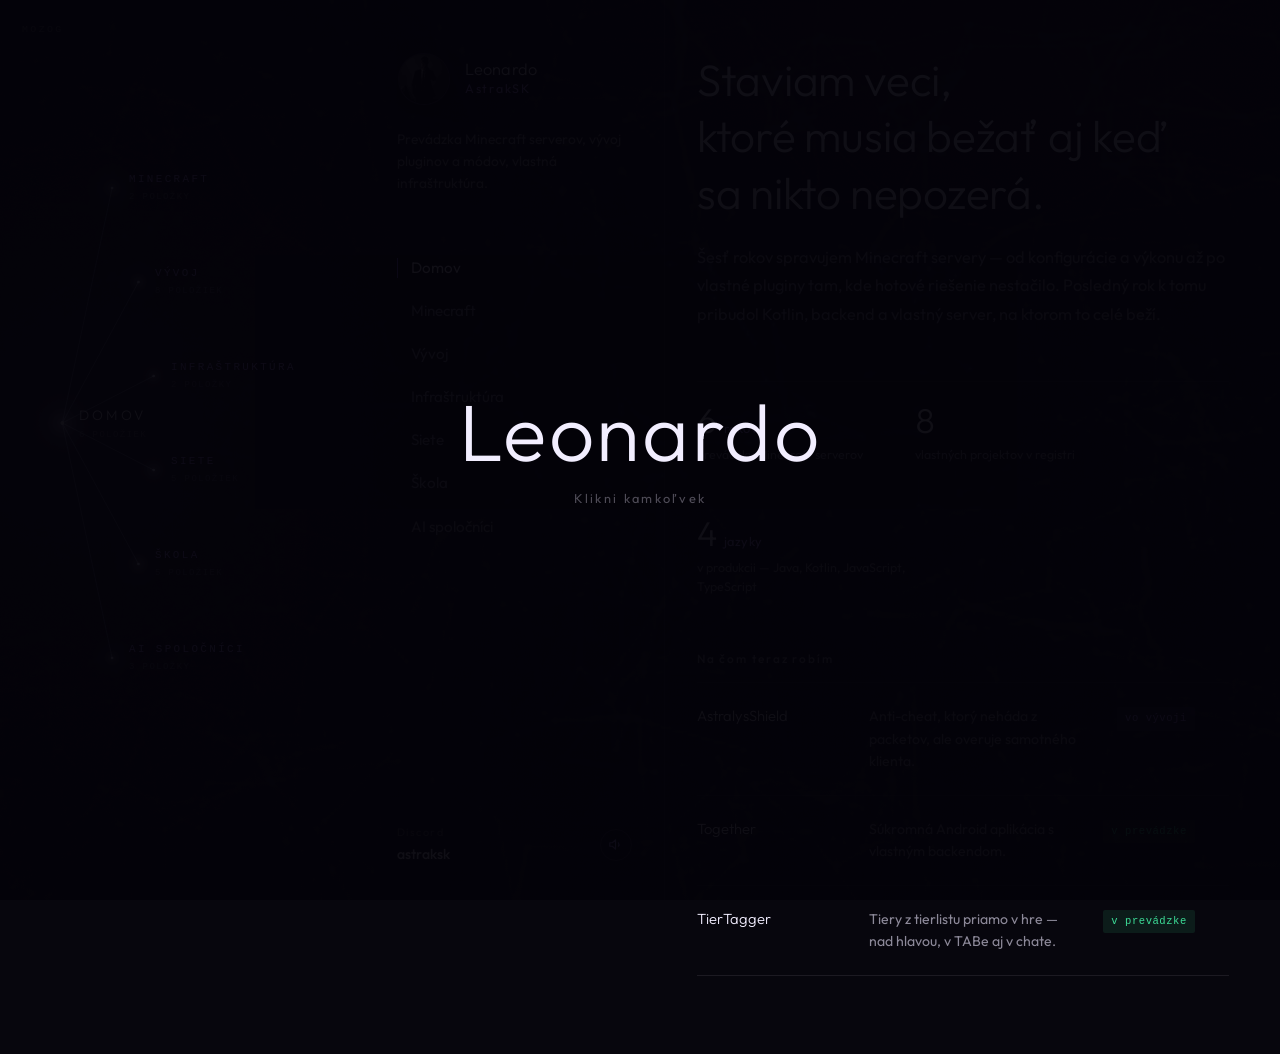
==== commit baf38ecf: "V4.1 — hudba po vstupe, Flip do februára, mobilné menu a obsah - vstupná obrazovka reaguje na click," ====
--- a/index.html
+++ b/index.html
@@ -19,7 +19,7 @@
          súboru. Bez toho môžu vracajúci sa návštevníci dostať nové HTML so
          starým CSS a JS (Pages posiela Cache-Control: max-age=600) a stránka
          sa im rozsype. Fonty verziu nemajú, tie sa nemenia. -->
-    <link rel="stylesheet" href="style.css?v=18">
+    <link rel="stylesheet" href="style.css?v=19">
 </head>
 
 <body>
@@ -231,8 +231,8 @@
         </main>
     </div>
 
-    <script src="brain.js?v=18"></script>
-    <script src="script.js?v=18"></script>
+    <script src="brain.js?v=19"></script>
+    <script src="script.js?v=19"></script>
 </body>
 
 </html>
--- a/style.css
+++ b/style.css
@@ -1026,32 +1026,57 @@
         gap: 0;
     }
 
+    /* Rám sa rozpustí do mriežky, aby sa menu mohlo prilepiť k hornému
+       okraju celej stránky — sticky vnútri krátkeho rámu by nedržal. */
     .rail {
-        position: static;
-        height: auto;
-        border-right: 0;
-        border-bottom: 1px solid var(--hair);
-        margin-right: 0;
-        padding: var(--s5) 0 var(--s4);
-        overflow: visible;
+        display: contents;
+    }
+
+    .rail-top {
+        padding-top: var(--s5);
     }
 
     .tagline {
         max-width: 46ch;
-    }
-
+        margin-top: var(--s3);
+    }
+
+    /* Jeden riadok, posúva sa do strany. Tri riadky tlačidiel tlačili
+       obsah do polovice obrazovky. */
     .nav {
-        margin-top: var(--s4);
+        position: sticky;
+        top: 0;
+        z-index: 5;
+        order: 1;
+        margin: 0 calc(var(--pad) * -1);
+        padding: var(--s2) var(--pad);
         flex-direction: row;
-        flex-wrap: wrap;
+        flex-wrap: nowrap;
         gap: var(--s1);
+        overflow-x: auto;
+        overscroll-behavior-x: contain;
+        scrollbar-width: none;
+        background: rgba(6, 5, 12, .86);
+        backdrop-filter: blur(12px);
+        -webkit-backdrop-filter: blur(12px);
+        border-bottom: 1px solid var(--hair);
+    }
+
+    .nav::-webkit-scrollbar {
+        display: none;
+    }
+
+    .main {
+        order: 2;
     }
 
     .nav-item {
+        flex: none;
         padding: 7px 13px;
         border: 1px solid var(--hair);
         border-radius: 100px;
         font-size: .88rem;
+        white-space: nowrap;
     }
 
     .nav-item::before {
@@ -1068,13 +1093,17 @@
     }
 
     .rail-foot {
-        margin-top: var(--s4);
-        padding-top: var(--s4);
-        border-top: 1px solid var(--hair);
+        margin-top: 0;
+        padding: var(--s3) 0 var(--s4);
     }
 
     .main {
         padding: var(--s5) 0 var(--s6);
+    }
+
+    /* Mozog je tu len pozadie a leží priamo pod textom. */
+    #brain {
+        opacity: .55;
     }
 
     .row-project {
@@ -1084,6 +1113,18 @@
 
     .row-text {
         grid-column: 1 / -1;
+    }
+
+    /* Rok padol do úzkej ľavej bunky a zarovnaný doprava plával
+       v inej výške pri každom riadku. */
+    .row-year {
+        grid-column: 1 / -1;
+        text-align: left;
+    }
+
+    /* Priamy odkaz (#dev) by nadpis schoval pod prilepené menu. */
+    .page {
+        scroll-margin-top: 64px;
     }
 
     .stack-row {
@@ -1111,18 +1152,19 @@
         flex-direction: row;
         align-items: center;
         justify-content: flex-start;
-        gap: var(--s4);
-        padding-bottom: var(--s4);
-        border-bottom: 1px solid var(--hair);
-    }
-
+        gap: var(--s2);
+    }
+
+    /* Obrázok je štvorec a postava v ňom zaberá len stredný pás —
+       pri 88 px bola sotva na palec. Čiaru pod ňou kreslí prvý fold. */
     .skin-figure img {
-        width: 88px;
+        width: 132px;
+        margin: -12px -34px -12px -28px;
     }
 
     .skin-figure::before {
         top: 0;
-        left: 44px;
+        left: 38px;
         width: 110px;
         height: 100%;
     }
@@ -1130,6 +1172,11 @@
     .row-featured {
         grid-template-columns: minmax(0, 1fr) auto;
         row-gap: var(--s1);
+    }
+
+    .row-featured .state {
+        grid-row: 1;
+        grid-column: 2;
     }
 
     .timeline-year {
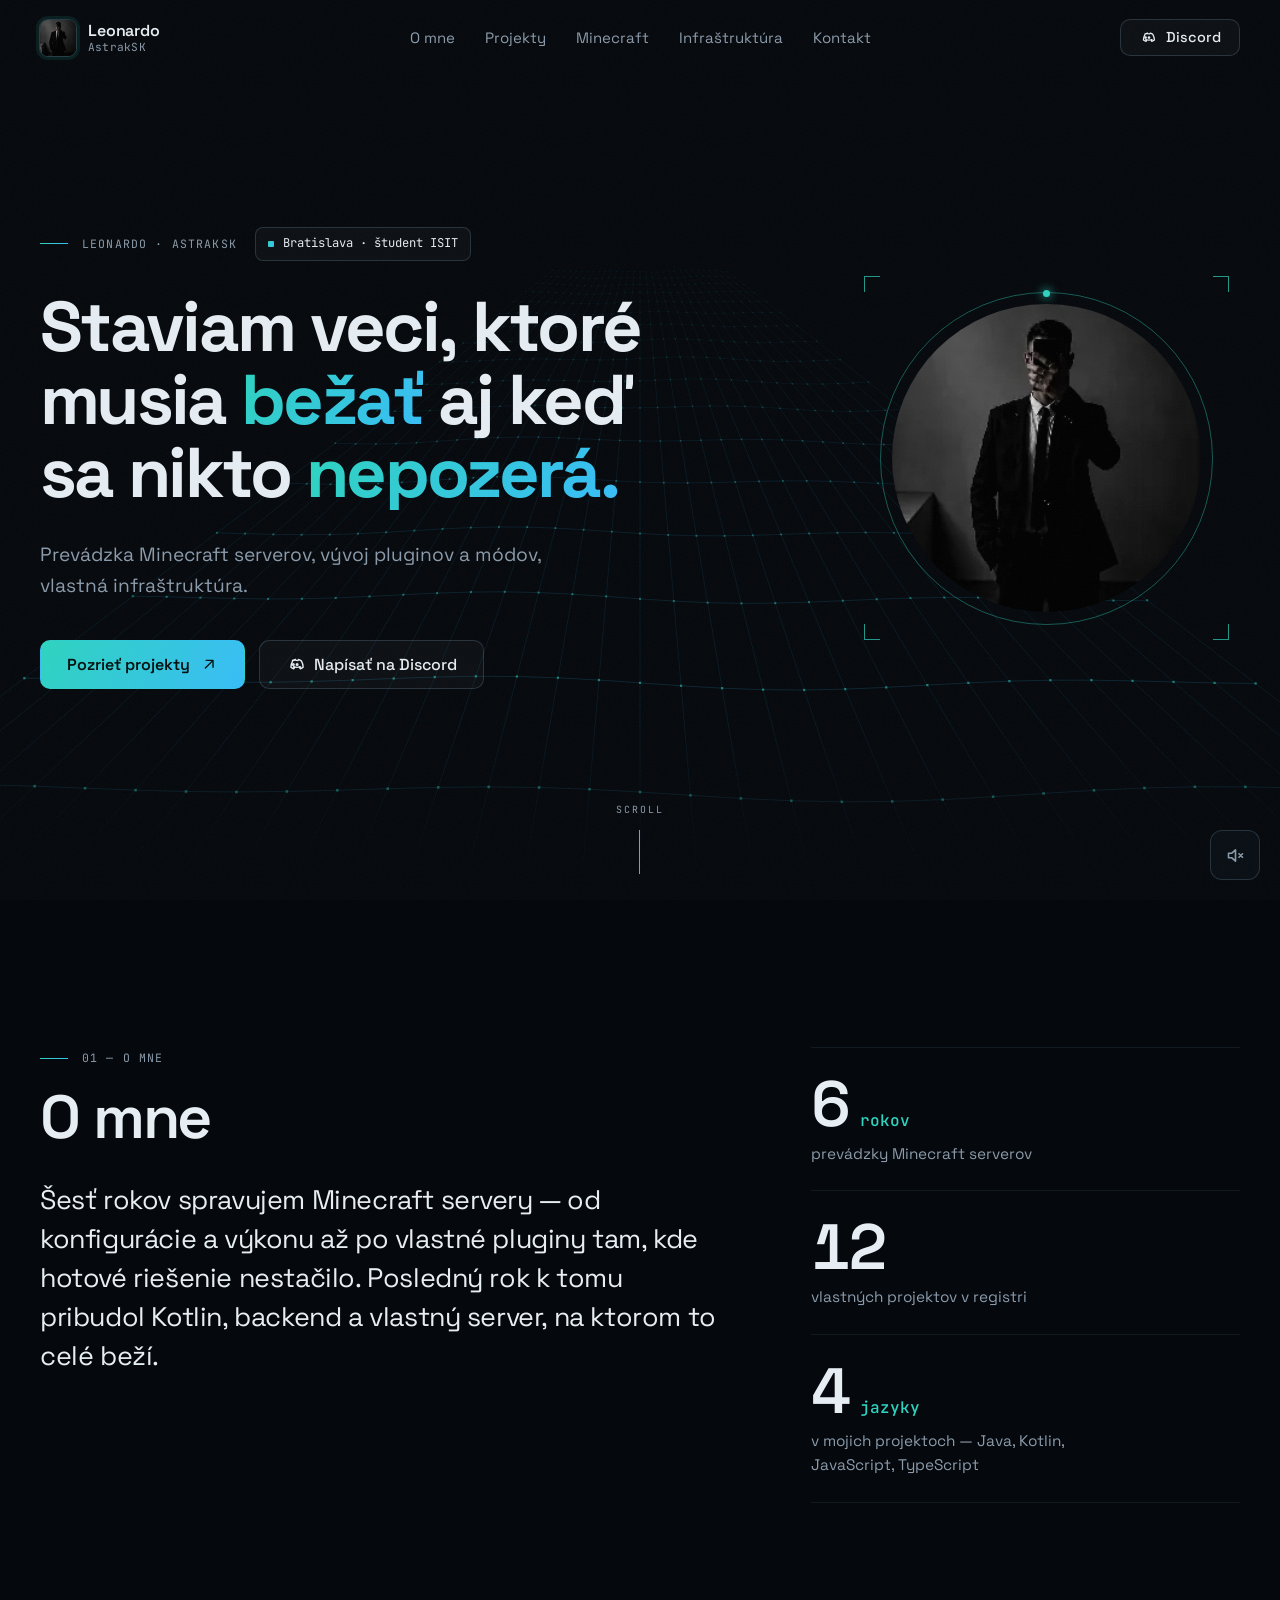
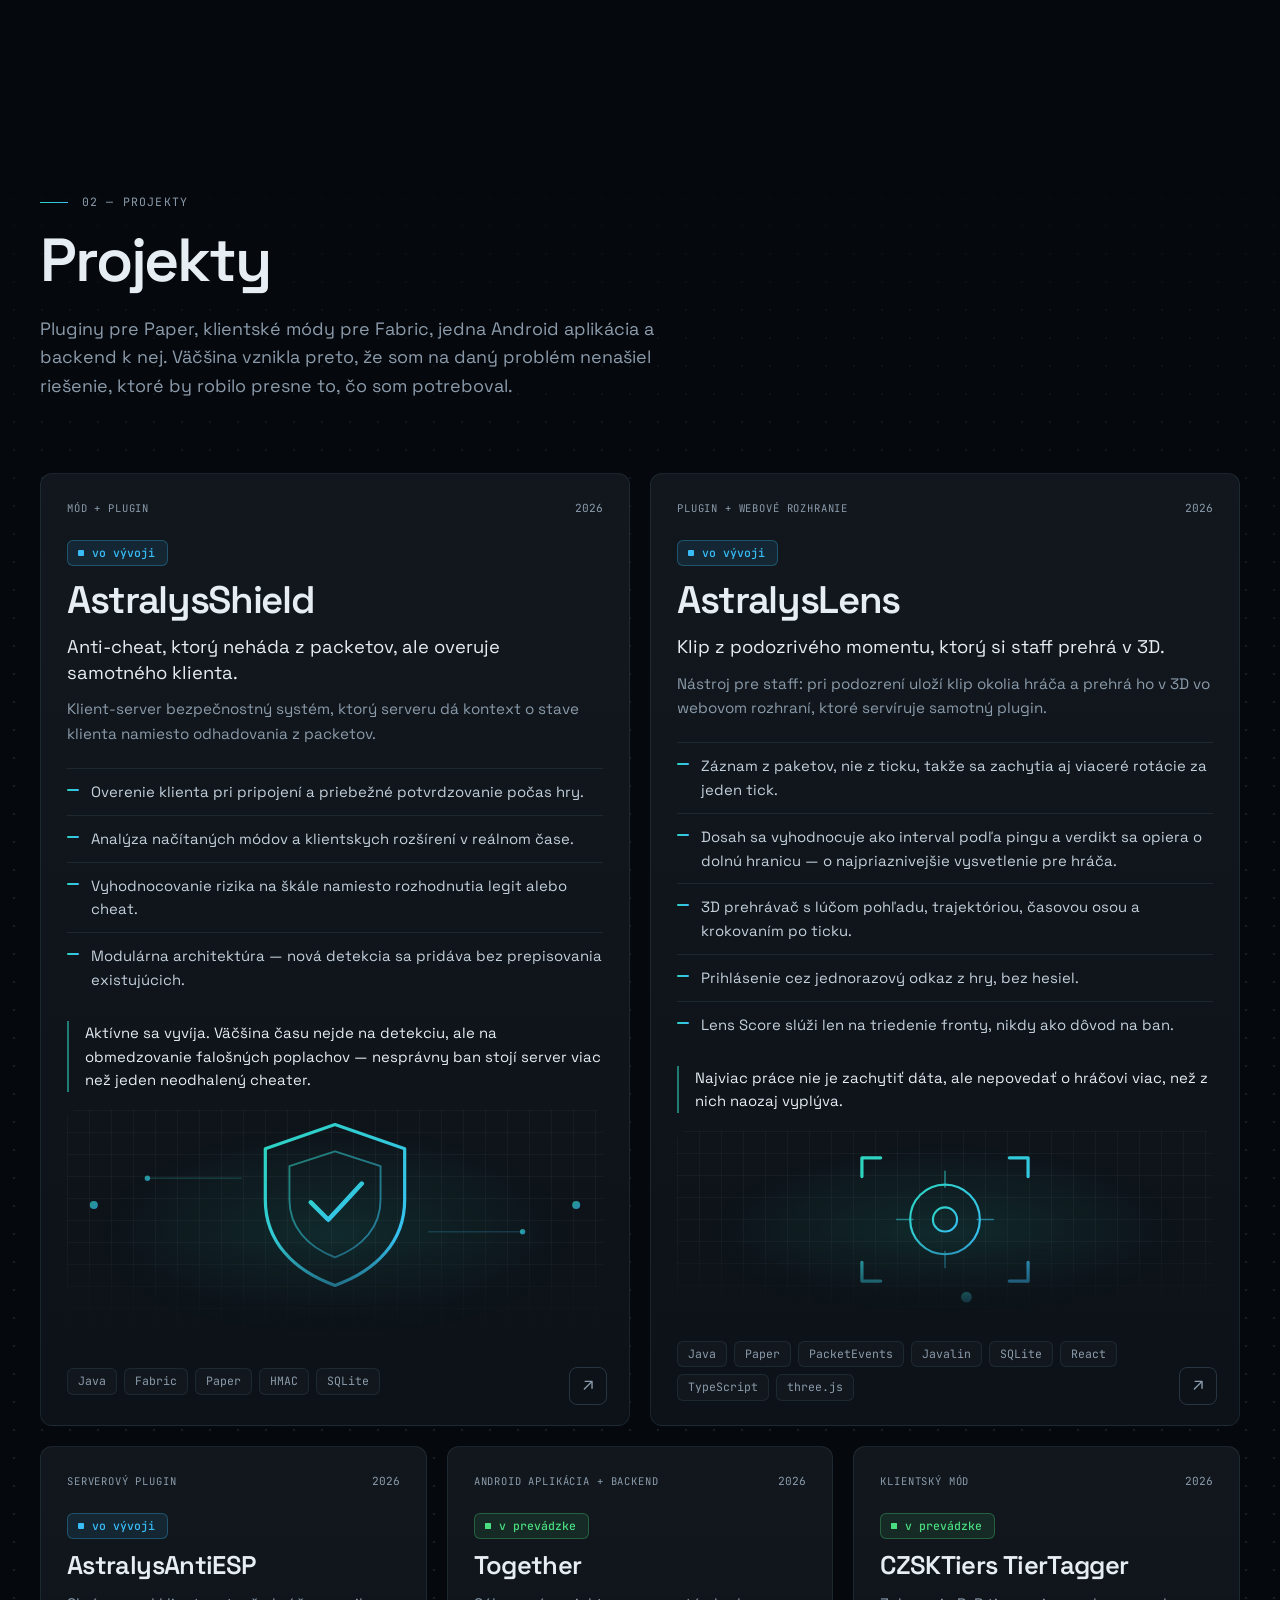
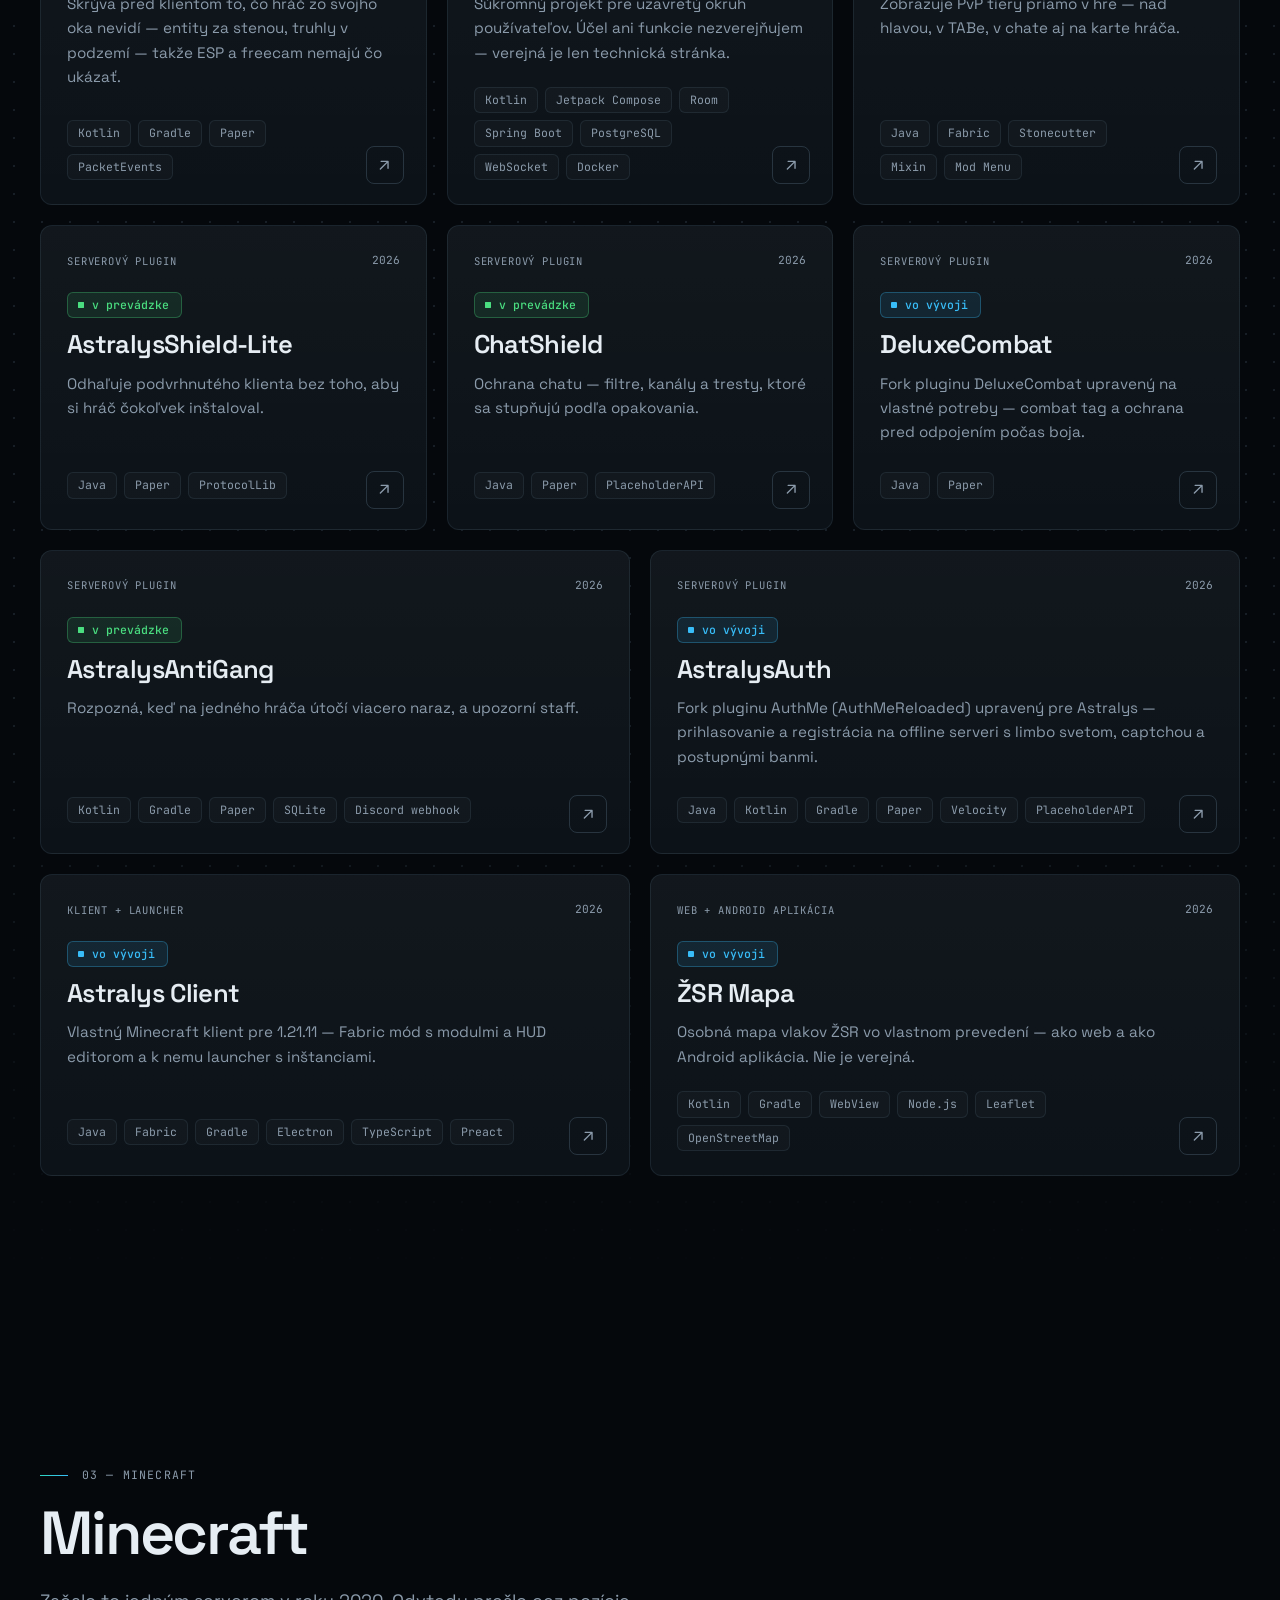
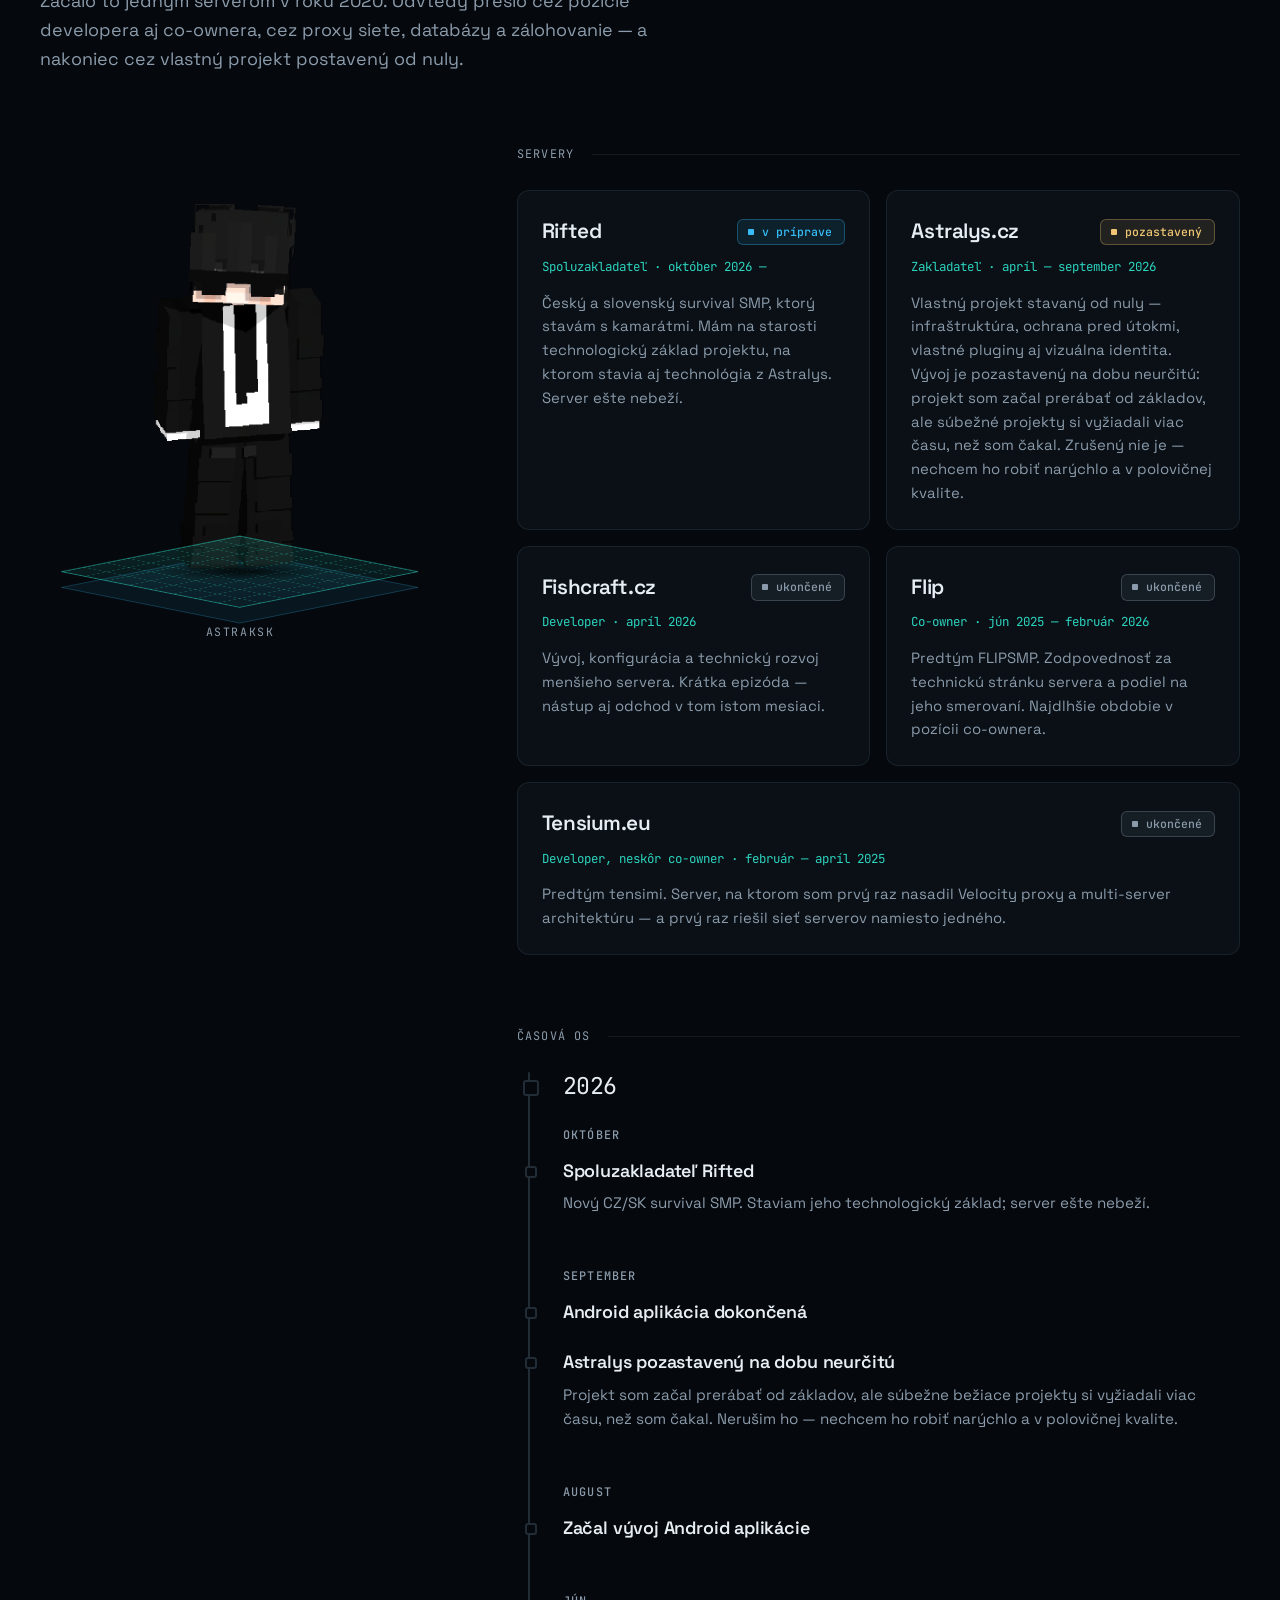
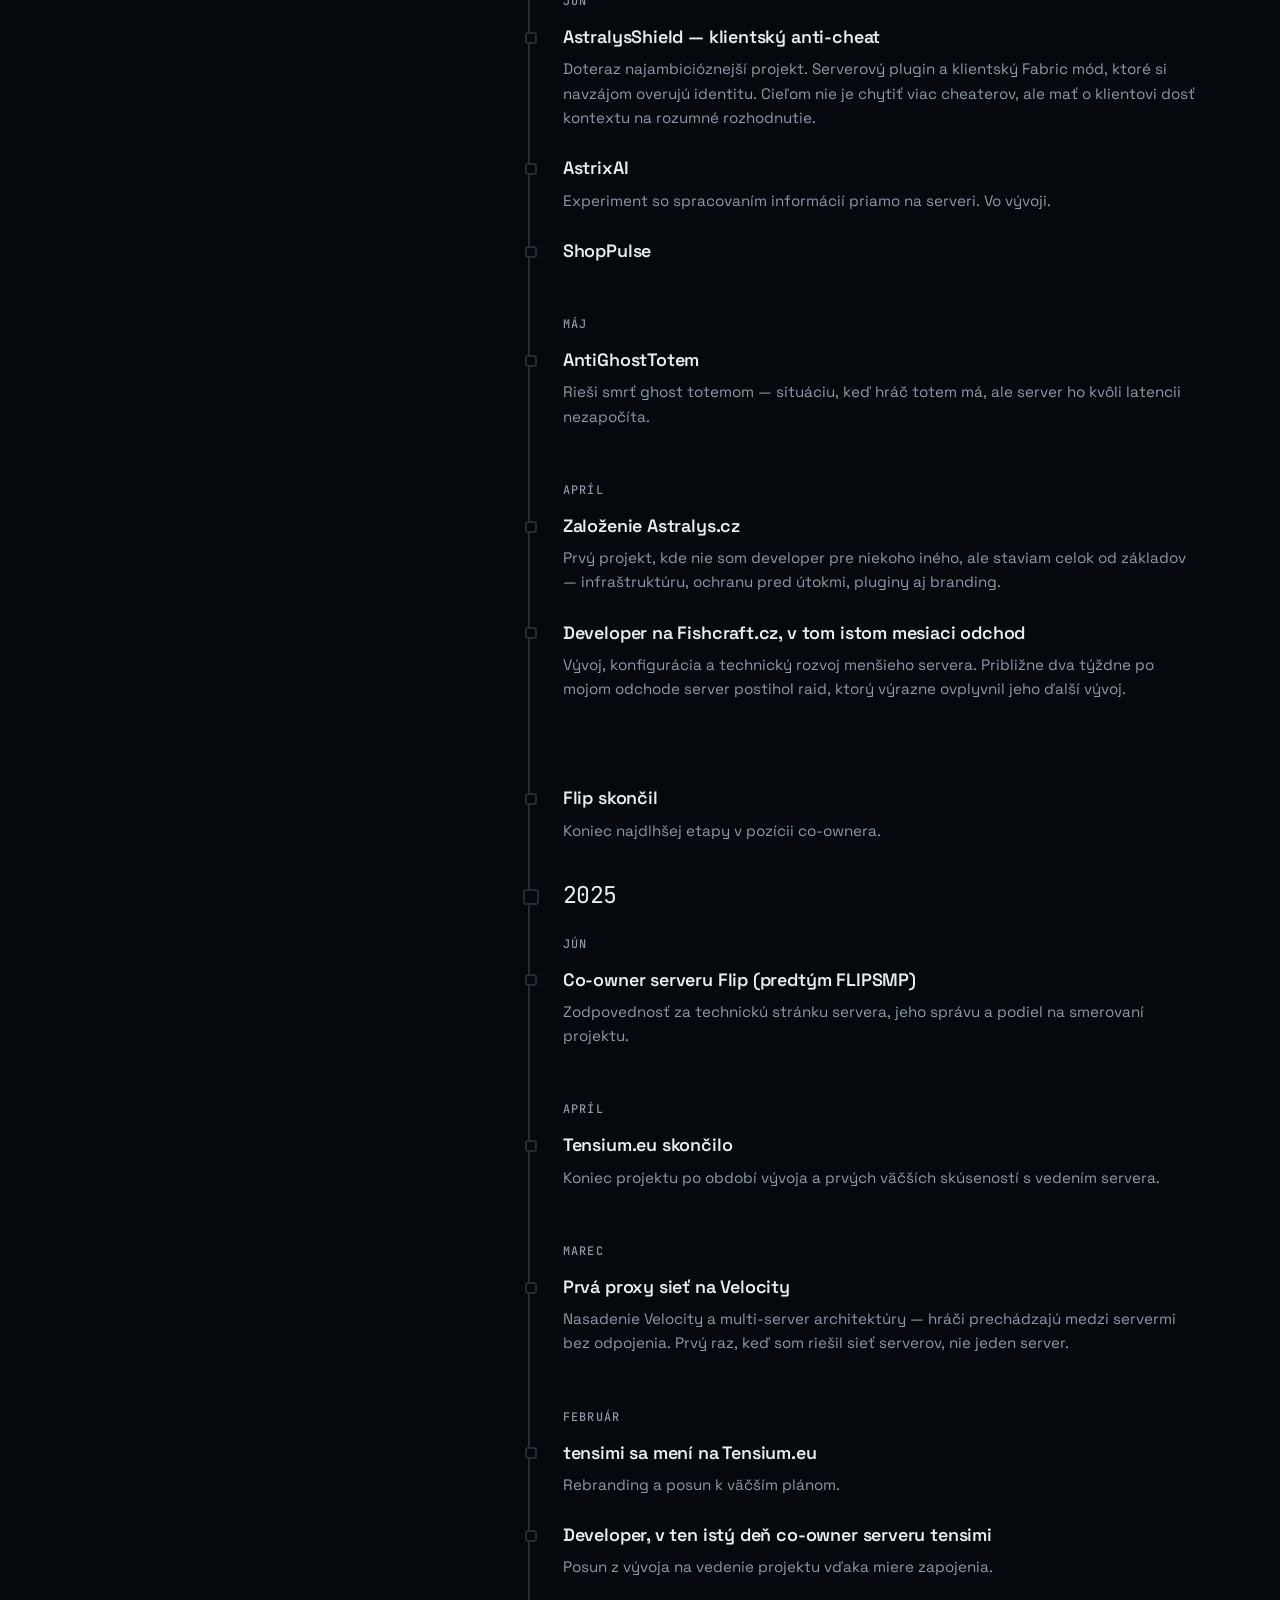
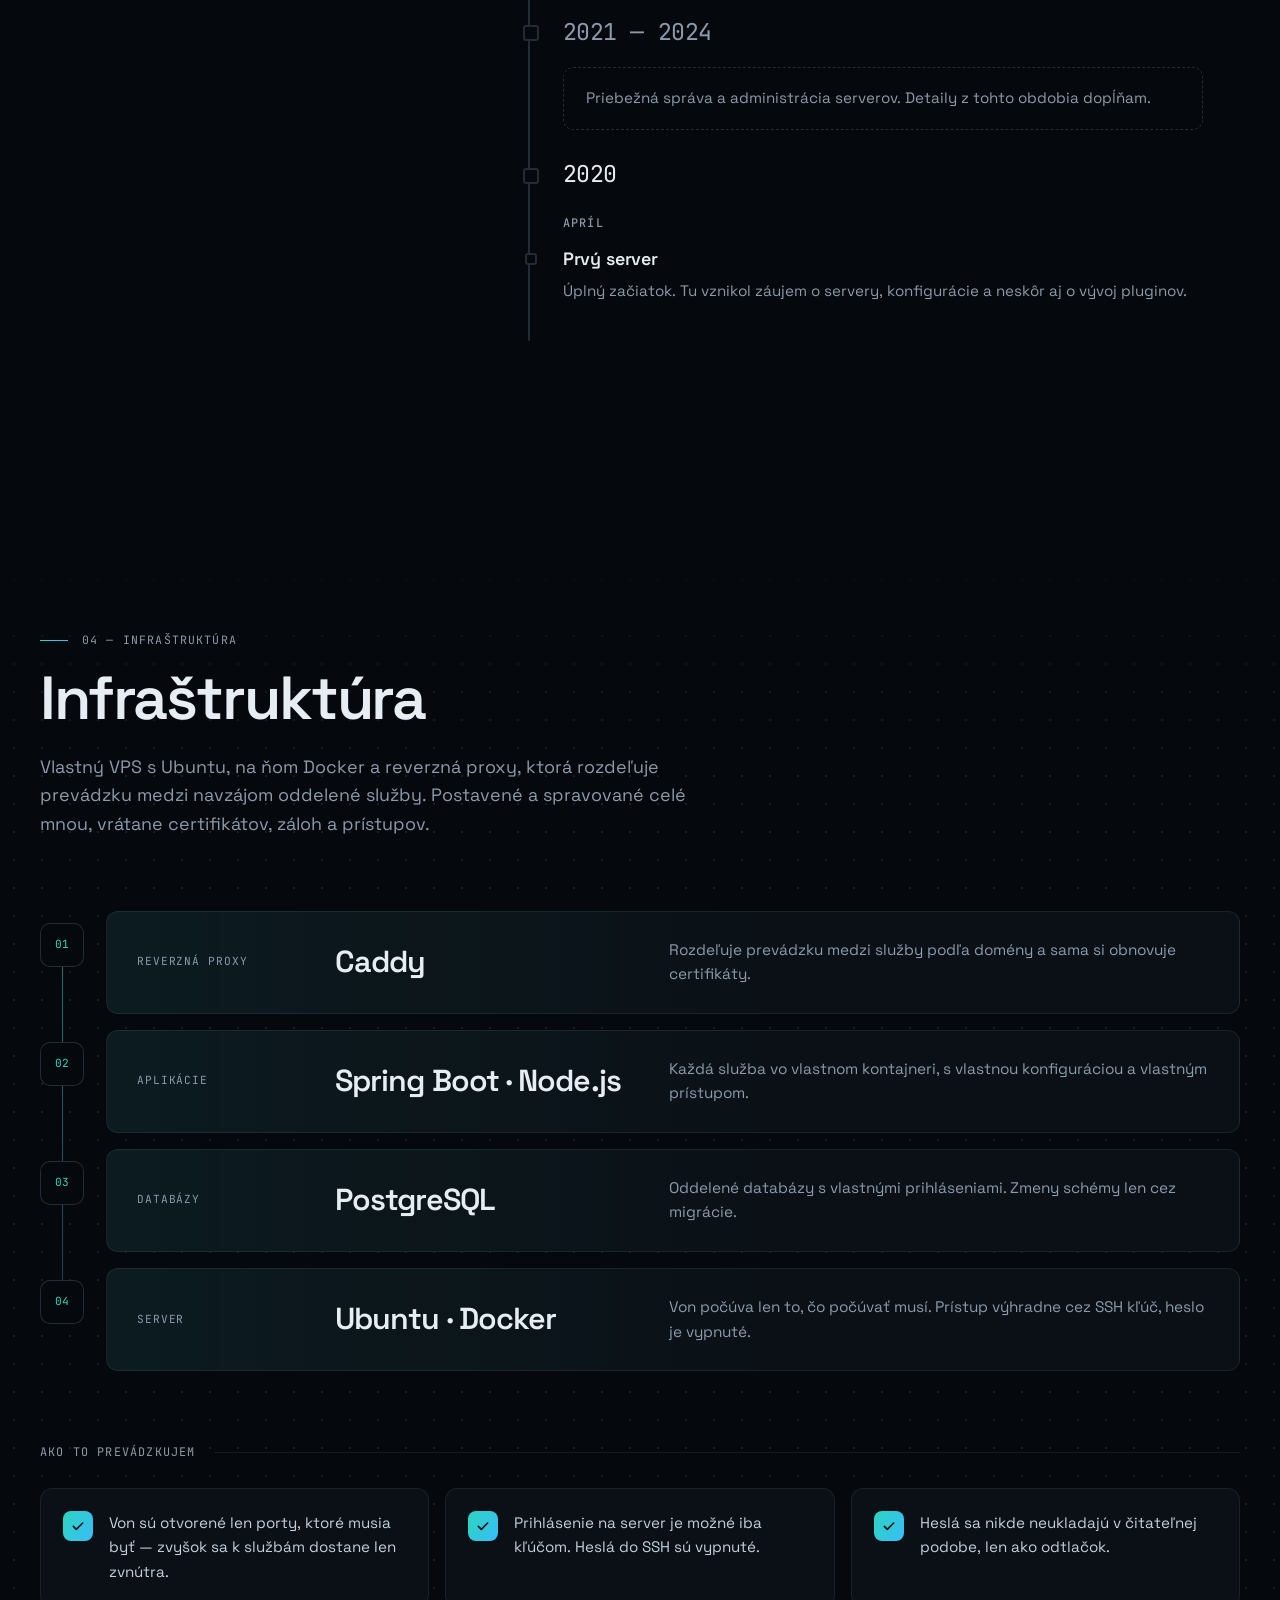
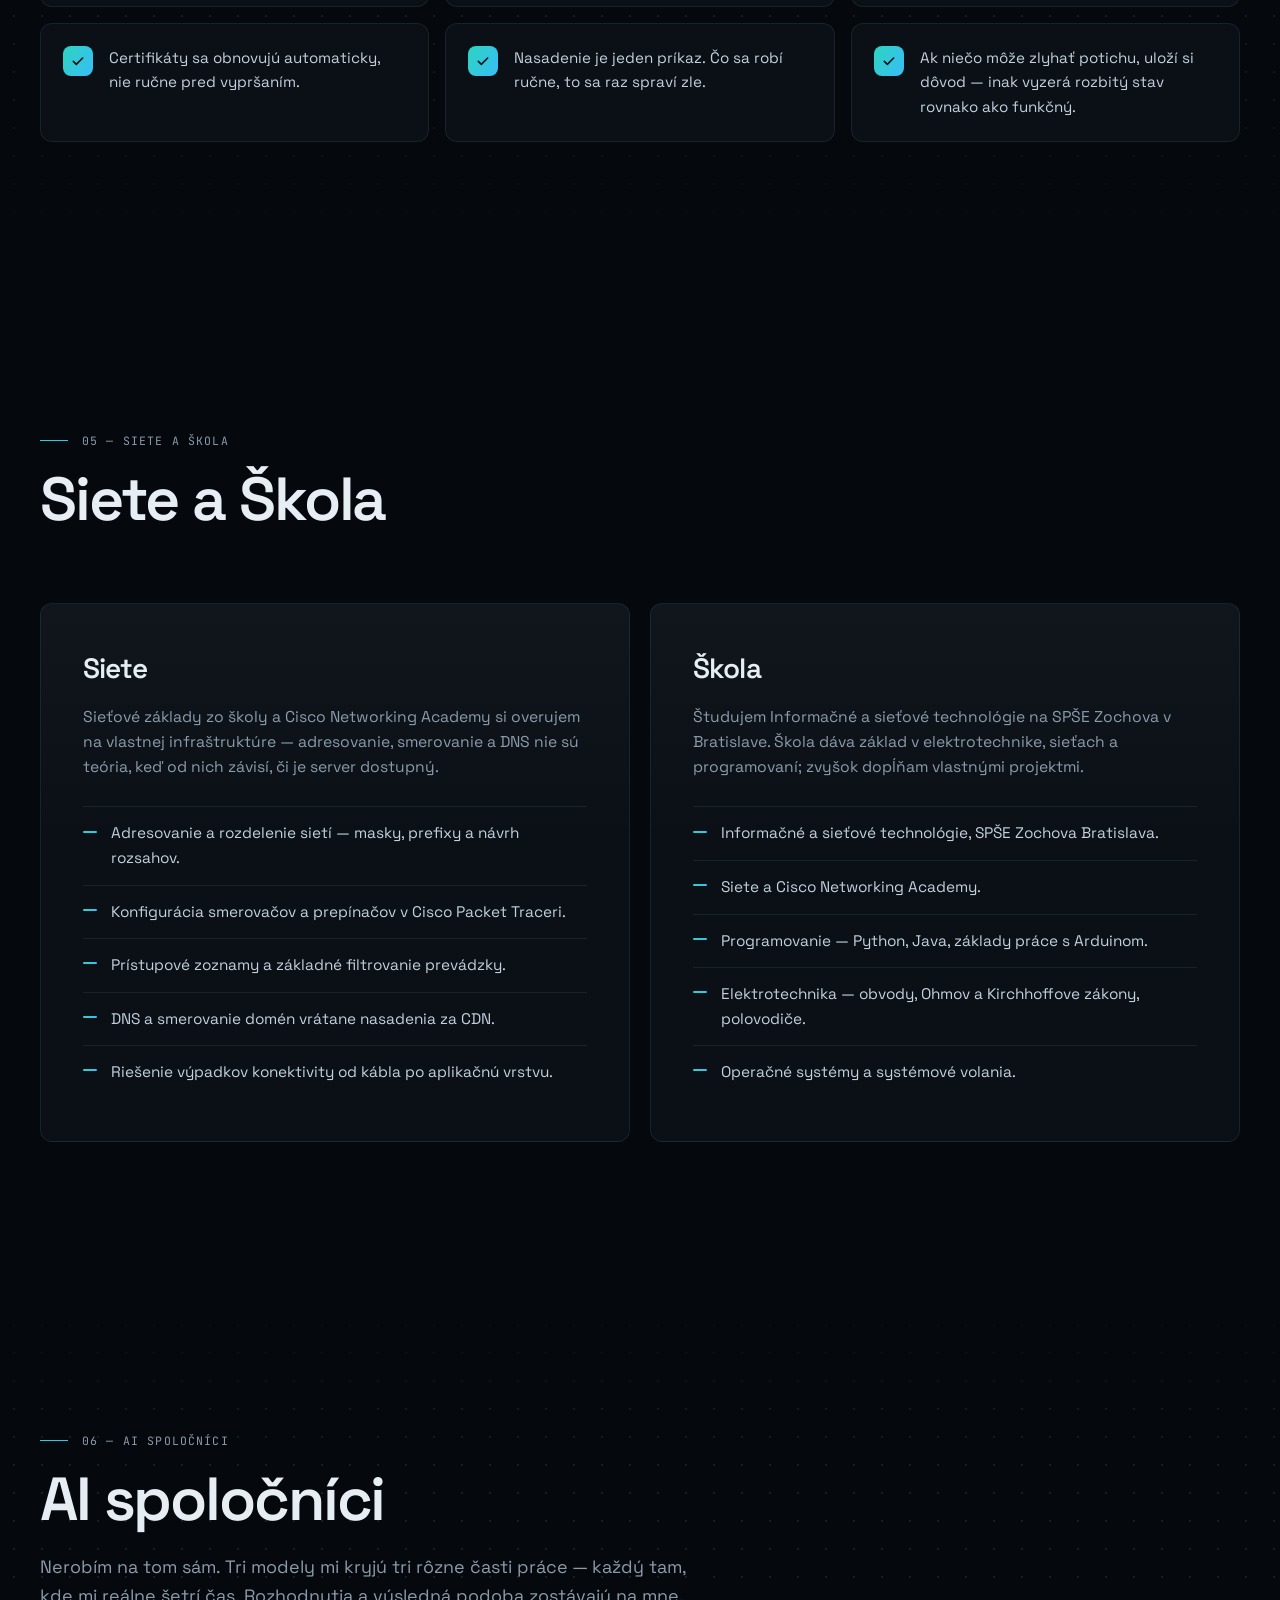
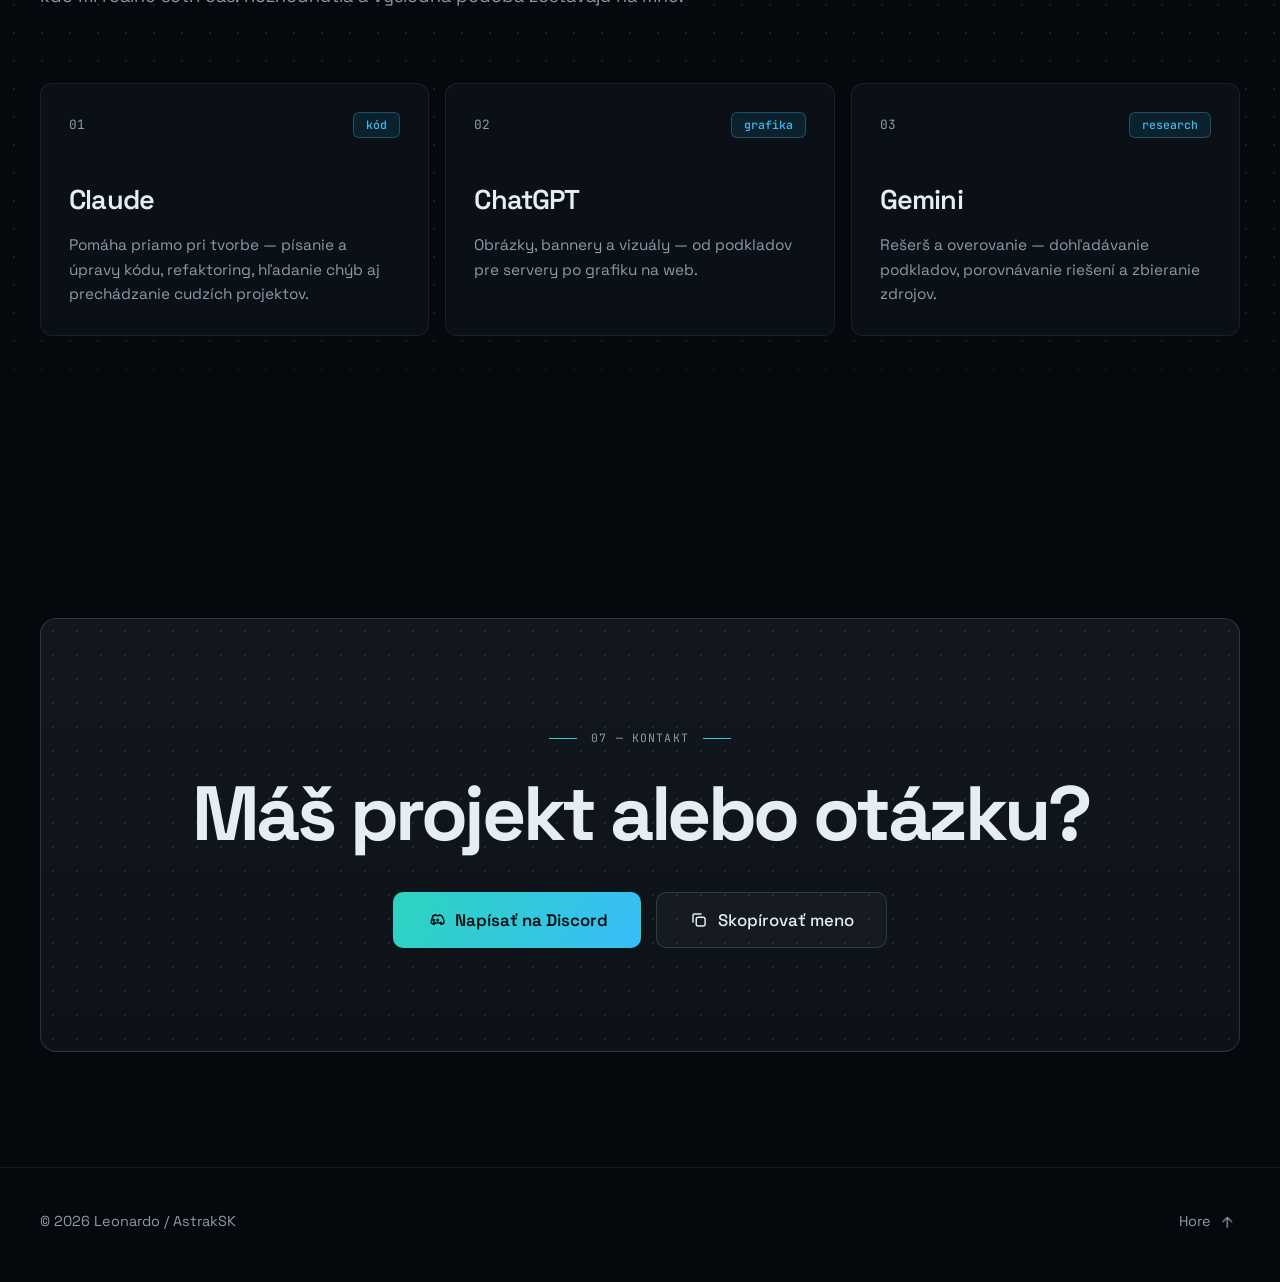
==== commit 4f3cf7d6: "V5 — redizajn, nový motív, aktualizované projekty a výkon - Nový vzhľad: tyrkysovo-azúrový motív, Sp" ====
--- a/index.html
+++ b/index.html
@@ -4,235 +4,366 @@
 <head>
     <meta charset="UTF-8">
     <meta name="viewport" content="width=device-width, initial-scale=1.0">
-    <meta name="description" content="Leonardo / AstrakSK — Minecraft prevádzka, vývoj pluginov a módov v Jave a Kotline, self-hosted infraštruktúra.">
-    <title>Leonardo | AstrakSK</title>
+    <title>Leonardo (AstrakSK) — Minecraft servery, pluginy a infraštruktúra</title>
+    <meta name="description" content="Leonardo / AstrakSK — šesť rokov prevádzky Minecraft serverov, vlastné pluginy a módy v Jave a Kotline, self-hosted infraštruktúra na vlastnom VPS.">
+    <meta name="theme-color" content="#05080c">
+    <meta name="color-scheme" content="dark">
+    <meta name="robots" content="index, follow, max-image-preview:large">
+    <link rel="canonical" href="https://astraksk.com/">
+
+    <meta property="og:type" content="website">
+    <meta property="og:locale" content="sk_SK">
+    <meta property="og:site_name" content="Leonardo | AstrakSK">
+    <meta property="og:url" content="https://astraksk.com/">
+    <meta property="og:title" content="Leonardo (AstrakSK) — Minecraft servery, pluginy a infraštruktúra">
+    <meta property="og:description" content="Šesť rokov prevádzky Minecraft serverov, vlastné pluginy a módy, Kotlin, backend a vlastný server, na ktorom to celé beží.">
+    <meta property="og:image" content="https://astraksk.com/assets/og-image.jpg">
+    <meta property="og:image:width" content="1200">
+    <meta property="og:image:height" content="630">
+    <meta property="og:image:alt" content="Leonardo (AstrakSK) — Minecraft servery, pluginy a infraštruktúra">
+    <meta name="twitter:card" content="summary_large_image">
+    <meta name="twitter:title" content="Leonardo (AstrakSK) — Minecraft servery, pluginy a infraštruktúra">
+    <meta name="twitter:description" content="Šesť rokov prevádzky Minecraft serverov, vlastné pluginy a módy, Kotlin, backend a vlastný server, na ktorom to celé beží.">
+    <meta name="twitter:image" content="https://astraksk.com/assets/og-image.jpg">
 
     <link rel="icon" type="image/png" sizes="512x512" href="assets/favicon.png">
     <link rel="apple-touch-icon" href="assets/favicon.png">
 
-    <link rel="preload" href="assets/fonts/zen-dots-400.woff2" as="font" type="font/woff2" crossorigin>
-    <link rel="preload" href="assets/fonts/outfit-400.woff2" as="font" type="font/woff2" crossorigin>
-
-    <link rel="stylesheet" href="assets/fonts/fonts.css">
-
-    <!-- Pri každom vydaní zvýš ?v= tu aj pri brain.js a script.js na konci
-         súboru. Bez toho môžu vracajúci sa návštevníci dostať nové HTML so
-         starým CSS a JS (Pages posiela Cache-Control: max-age=600) a stránka
-         sa im rozsype. Fonty verziu nemajú, tie sa nemenia. -->
-    <link rel="stylesheet" href="style.css?v=19">
+    <link rel="preload" href="assets/fonts/space-grotesk-latin.woff2" as="font" type="font/woff2" crossorigin>
+    <link rel="preload" href="assets/fonts/jetbrains-mono-latin.woff2" as="font" type="font/woff2" crossorigin>
+
+    
+    <!-- Triedu js dostane stránka hneď, aby sa reveal stavy neblikali. Bez JS
+         zostane všetok statický obsah viditeľný. -->
+    <script>document.documentElement.classList.add("js");</script>
+
+    <!-- Pri každom vydaní zvýš ?v= naraz pri style.css, bg.js a script.js.
+         Bez toho môžu vracajúci sa návštevníci dostať nové HTML so starým CSS
+         a JS (Pages posiela Cache-Control: max-age=600). Fonty verziu nemajú. -->
+    <link rel="stylesheet" href="style.css?v=23">
+
+    <script type="application/ld+json">
+    {
+        "@context": "https://schema.org",
+        "@graph": [
+            {
+                "@type": "Person",
+                "@id": "https://astraksk.com/#person",
+                "name": "Leonardo",
+                "alternateName": "AstrakSK",
+                "url": "https://astraksk.com/",
+                "image": "https://astraksk.com/assets/discord-avatar.png",
+                "jobTitle": "Vývojár a správca Minecraft serverov",
+                "sameAs": ["https://discord.com/users/700729479068385362"]
+            },
+            {
+                "@type": "WebSite",
+                "@id": "https://astraksk.com/#website",
+                "url": "https://astraksk.com/",
+                "name": "Leonardo | AstrakSK",
+                "inLanguage": "sk",
+                "publisher": { "@id": "https://astraksk.com/#person" }
+            }
+        ]
+    }
+    </script>
 </head>
 
 <body>
     <svg class="sprite" aria-hidden="true" focusable="false">
-        <symbol id="i-sound" viewBox="0 0 24 24"><path d="M4 9.5h3.5L12 5.5v13L7.5 14.5H4z"/><path d="M16 9.5a4 4 0 0 1 0 5"/></symbol>
+        <symbol id="i-sound" viewBox="0 0 24 24"><path d="M4 9.5h3.5L12 5.5v13L7.5 14.5H4z"/><path d="M16 9.5a4 4 0 0 1 0 5"/><path d="M18.5 7a7.5 7.5 0 0 1 0 10"/></symbol>
         <symbol id="i-muted" viewBox="0 0 24 24"><path d="M4 9.5h3.5L12 5.5v13L7.5 14.5H4z"/><path d="m16 10 4 4M20 10l-4 4"/></symbol>
-        <symbol id="i-back" viewBox="0 0 24 24"><path d="M15 5l-7 7 7 7"/></symbol>
-        <symbol id="i-brain" viewBox="0 0 24 24"><circle cx="12" cy="12" r="2.4"/><circle cx="5" cy="6" r="1.4"/><circle cx="19" cy="7" r="1.4"/><circle cx="6" cy="18" r="1.4"/><circle cx="18" cy="17" r="1.4"/><path d="m6.2 7 4 3.6M17.8 8l-4 2.7M7 16.9l3.6-3M16.6 16l-3-2.4"/></symbol>
+        <symbol id="i-check" viewBox="0 0 24 24"><path d="m5 12.5 4.5 4.5L19 7.5"/></symbol>
+        <symbol id="i-arrow" viewBox="0 0 24 24"><path d="M7 17 17 7M8 7h9v9"/></symbol>
+        <symbol id="i-close" viewBox="0 0 24 24"><path d="m6 6 12 12M18 6 6 18"/></symbol>
+        <symbol id="i-copy" viewBox="0 0 24 24"><rect x="9" y="9" width="11" height="11" rx="2.5"/><path d="M5 15V6.5A1.5 1.5 0 0 1 6.5 5H15"/></symbol>
+        <symbol id="i-discord" viewBox="0 0 24 24"><path d="M8.5 7.2c1-.3 2.2-.5 3.5-.5s2.5.2 3.5.5l.9-1.3c1.4.4 2.6 1 3.6 1.8 1.5 2.5 2.3 5.2 2.4 8.3-1.1.9-2.4 1.5-3.8 1.9l-.9-1.5c.5-.2 1-.4 1.4-.7-.2-.2-.5-.3-.7-.4-2.5 1.1-5.5 1.1-8 0-.3.1-.5.3-.7.4.4.3.9.5 1.4.7l-.9 1.5c-1.4-.4-2.7-1-3.8-1.9.1-3.1.9-5.8 2.4-8.3 1-.8 2.200-1.400 3.600-1.800z"/><circle cx="9.5" cy="12.5" r="1.1"/><circle cx="14.5" cy="12.5" r="1.1"/></symbol>
     </svg>
 
-    <div id="enterScreen" role="button" tabindex="0" aria-label="Vstúpiť na stránku">
-        <div class="enter-content">
-            <h1>Leonardo</h1>
-            <p class="enter-hint">Klikni kamkoľvek</p>
+    <a class="skip-link" href="#obsah">Preskočiť na obsah</a>
+    <div class="read-progress" id="readProgress" aria-hidden="true"></div>
+    <div class="grain" aria-hidden="true"></div>
+
+    <header class="site-header" id="siteHeader">
+        <div class="header-inner">
+            <a class="brand" href="#top" aria-label="Leonardo, AstrakSK — späť hore">
+                <img class="brand-avatar" src="assets/avatar-72.webp" alt="" width="36" height="36" decoding="async">
+                <span class="brand-text">
+                    <strong>Leonardo</strong>
+                    <small>AstrakSK</small>
+                </span>
+            </a>
+
+            <nav class="site-nav" id="siteNav" aria-label="Hlavná navigácia">
+                <a href="#o-mne" data-nav="o-mne">O mne</a>
+                <a href="#projekty" data-nav="projekty">Projekty</a>
+                <a href="#minecraft" data-nav="minecraft">Minecraft</a>
+                <a href="#infrastruktura" data-nav="infrastruktura">Infraštruktúra</a>
+                <a href="#kontakt" data-nav="kontakt">Kontakt</a>
+                <span class="nav-indicator" id="navIndicator" aria-hidden="true"></span>
+            </nav>
+
+            <div class="header-actions">
+                <a class="btn btn-ghost btn-sm header-discord" href="https://discord.com/users/700729479068385362" target="_blank" rel="noopener noreferrer">
+                    <svg class="ico" aria-hidden="true"><use href="#i-discord"/></svg>
+                    Discord
+                </a>
+                <button class="burger" id="burger" type="button" aria-label="Otvoriť menu" aria-expanded="false" aria-controls="mobileMenu">
+                    <span></span><span></span>
+                </button>
+            </div>
         </div>
+    </header>
+
+    <div class="mobile-menu" id="mobileMenu" aria-hidden="true">
+        <nav class="mobile-nav" aria-label="Mobilná navigácia">
+            <a href="#o-mne" data-nav="o-mne" style="--i:0"><small>01</small>O mne</a>
+            <a href="#projekty" data-nav="projekty" style="--i:1"><small>02</small>Projekty</a>
+            <a href="#minecraft" data-nav="minecraft" style="--i:2"><small>03</small>Minecraft</a>
+            <a href="#infrastruktura" data-nav="infrastruktura" style="--i:3"><small>04</small>Infraštruktúra</a>
+            <a href="#kontakt" data-nav="kontakt" style="--i:4"><small>05</small>Kontakt</a>
+        </nav>
+        <a class="btn btn-primary mobile-discord" style="--i:5" href="https://discord.com/users/700729479068385362" target="_blank" rel="noopener noreferrer">
+            <svg class="ico" aria-hidden="true"><use href="#i-discord"/></svg>
+            Discord
+        </a>
     </div>
 
-    <div class="background" aria-hidden="true"></div>
-    <canvas id="brainNet" aria-hidden="true"></canvas>
-    <canvas id="brain" aria-hidden="true"></canvas>
-    <div id="brainHud"></div>
-    <div class="grain" aria-hidden="true"></div>
+    <main id="obsah" tabindex="-1">
+
+        <!-- ============ HERO ============ -->
+        <section class="hero" id="top" aria-labelledby="heroTitle">
+            <canvas class="hero-canvas" id="heroBg" aria-hidden="true"></canvas>
+
+            <div class="container hero-grid">
+                <div class="hero-copy">
+                    <div class="hero-meta hero-fade" style="--d:0">
+                        <p class="eyebrow">Leonardo · AstrakSK</p>
+                        <span class="chip"><i aria-hidden="true"></i>Bratislava · študent ISIT</span>
+                    </div>
+
+                    <h1 class="hero-title" id="heroTitle" aria-label="Staviam veci, ktoré musia bežať aj keď sa nikto nepozerá."><span class="w" aria-hidden="true"><span class="wi" style="--k:0">Staviam</span></span> <span class="w" aria-hidden="true"><span class="wi" style="--k:1">veci,</span></span> <span class="w" aria-hidden="true"><span class="wi" style="--k:2">ktoré</span></span> <span class="w" aria-hidden="true"><span class="wi" style="--k:3">musia</span></span> <span class="w" aria-hidden="true"><span class="wi grad" style="--k:4">bežať</span></span> <span class="w" aria-hidden="true"><span class="wi" style="--k:5">aj&nbsp;keď</span></span> <span class="w" aria-hidden="true"><span class="wi" style="--k:6">sa&nbsp;nikto</span></span> <span class="w" aria-hidden="true"><span class="wi grad" style="--k:7">nepozerá.</span></span></h1>
+
+                    <p class="hero-lead hero-fade" style="--d:6">
+                        Prevádzka Minecraft serverov, vývoj pluginov a módov,
+                        vlastná infraštruktúra.
+                    </p>
+
+                    <div class="hero-cta hero-fade" style="--d:7">
+                        <a class="btn btn-primary magnetic" href="#projekty">
+                            <span>Pozrieť projekty</span>
+                            <svg class="ico" aria-hidden="true"><use href="#i-arrow"/></svg>
+                        </a>
+                        <a class="btn btn-ghost magnetic" href="https://discord.com/users/700729479068385362" target="_blank" rel="noopener noreferrer">
+                            <svg class="ico" aria-hidden="true"><use href="#i-discord"/></svg>
+                            <span>Napísať na Discord</span>
+                        </a>
+                    </div>
+                </div>
+
+                <div class="hero-visual hero-fade" style="--d:4">
+                    <div class="avatar-stage">
+                        <div class="avatar-frame" aria-hidden="true"><i></i><i></i><i></i><i></i></div>
+                        <div class="avatar-orbit" aria-hidden="true"><i></i></div>
+                        <img class="avatar-img" src="assets/avatar-256.webp" srcset="assets/avatar-128.webp 128w, assets/avatar-256.webp 256w" sizes="(max-width: 899px) 112px, 320px" alt="Avatar Leonarda (AstrakSK)" width="256" height="256" fetchpriority="high">
+                    </div>
+                </div>
+            </div>
+
+            <a class="scroll-hint" href="#o-mne" aria-label="Scroll na ďalšiu sekciu">
+                <span>scroll</span>
+                <i aria-hidden="true"></i>
+            </a>
+        </section>
+
+        <!-- ============ O MNE ============ -->
+        <section class="section" id="o-mne" aria-labelledby="aboutTitle">
+            <div class="container">
+                <div class="about-grid">
+                    <div class="about-copy">
+                        <p class="eyebrow reveal">01 — O mne</p>
+                        <h2 class="section-title reveal" id="aboutTitle" style="--i:1">O mne</h2>
+                        <p class="about-lead reveal" style="--i:2">
+                            Šesť rokov spravujem Minecraft servery — od konfigurácie a výkonu až po
+                            vlastné pluginy tam, kde hotové riešenie nestačilo. Posledný rok k tomu
+                            pribudol Kotlin, backend a vlastný server, na ktorom to celé beží.
+                        </p>
+                    </div>
+                    <dl class="stats" id="statList"></dl>
+                </div>
+            </div>
+        </section>
+
+        <!-- ============ PROJEKTY ============ -->
+        <section class="section" id="projekty" aria-labelledby="projectsTitle">
+            <div class="container">
+                <header class="section-head">
+                    <p class="eyebrow reveal">02 — Projekty</p>
+                    <h2 class="section-title reveal" id="projectsTitle" style="--i:1">Projekty</h2>
+                    <p class="section-lead reveal" style="--i:2">
+                        Pluginy pre Paper, klientské módy pre Fabric, jedna Android aplikácia
+                        a backend k nej. Väčšina vznikla preto, že som na daný problém nenašiel
+                        riešenie, ktoré by robilo presne to, čo som potreboval.
+                    </p>
+                </header>
+
+                <div class="bento" id="projectGrid">
+                    <noscript><p class="muted">Zoznam projektov sa načíta cez JavaScript.</p></noscript>
+                </div>
+            </div>
+        </section>
+
+        <!-- ============ MINECRAFT ============ -->
+        <section class="section" id="minecraft" aria-labelledby="mcTitle">
+            <div class="container">
+                <header class="section-head">
+                    <p class="eyebrow reveal">03 — Minecraft</p>
+                    <h2 class="section-title reveal" id="mcTitle" style="--i:1">Minecraft</h2>
+                    <p class="section-lead reveal" style="--i:2">
+                        Začalo to jedným serverom v roku 2020. Odvtedy prešlo cez pozície
+                        developera aj co-ownera, cez proxy siete, databázy a zálohovanie —
+                        a nakoniec cez vlastný projekt postavený od nuly.
+                    </p>
+                </header>
+
+                <div class="mc-grid">
+                    <aside class="mc-side">
+                        <figure class="skin-figure">
+                            <img class="skin-img" src="assets/skin.webp" alt="Minecraft skin AstrakSK" width="512" height="512" decoding="async" loading="lazy">
+                            <div class="skin-podium" aria-hidden="true"><div class="skin-shadow"></div></div>
+                            <figcaption>AstrakSK</figcaption>
+                        </figure>
+                    </aside>
+
+                    <div class="mc-main">
+                        <h3 class="subhead reveal">Servery</h3>
+                        <div class="server-grid" id="serverList"></div>
+
+                        <h3 class="subhead reveal">Časová os</h3>
+                        <div class="timeline" id="timeline">
+                            <div class="timeline-line" aria-hidden="true"><i id="timelineFill"></i></div>
+                        </div>
+                    </div>
+                </div>
+            </div>
+        </section>
+
+        <!-- ============ INFRAŠTRUKTÚRA ============ -->
+        <section class="section" id="infrastruktura" aria-labelledby="infraTitle">
+            <div class="container">
+                <header class="section-head">
+                    <p class="eyebrow reveal">04 — Infraštruktúra</p>
+                    <h2 class="section-title reveal" id="infraTitle" style="--i:1">Infraštruktúra</h2>
+                    <p class="section-lead reveal" style="--i:2">
+                        Vlastný VPS s Ubuntu, na ňom Docker a reverzná proxy, ktorá rozdeľuje
+                        prevádzku medzi navzájom oddelené služby. Postavené a spravované celé mnou,
+                        vrátane certifikátov, záloh a prístupov.
+                    </p>
+                </header>
+
+                <ol class="layers" id="layers" aria-label="Vrstvy infraštruktúry zhora nadol"></ol>
+
+                <h3 class="subhead reveal">Ako to prevádzkujem</h3>
+                <ul class="practice-grid" id="practiceList"></ul>
+            </div>
+        </section>
+
+        <!-- ============ SIETE A ŠKOLA ============ -->
+        <section class="section" id="siete-skola" aria-labelledby="netTitle">
+            <div class="container">
+                <header class="section-head">
+                    <p class="eyebrow reveal">05 — Siete a Škola</p>
+                    <h2 class="section-title reveal" id="netTitle" style="--i:1">Siete a Škola</h2>
+                </header>
+
+                <div class="duo">
+                    <article class="panel-card reveal">
+                        <h3>Siete</h3>
+                        <p class="panel-lead">
+                            Sieťové základy zo školy a Cisco Networking Academy si overujem na vlastnej
+                            infraštruktúre — adresovanie, smerovanie a DNS nie sú teória, keď od nich
+                            závisí, či je server dostupný.
+                        </p>
+                        <ul class="dash-list" id="networkList"></ul>
+                    </article>
+                    <article class="panel-card reveal" style="--i:1">
+                        <h3>Škola</h3>
+                        <p class="panel-lead">
+                            Študujem Informačné a sieťové technológie na SPŠE Zochova v Bratislave.
+                            Škola dáva základ v elektrotechnike, sieťach a programovaní; zvyšok
+                            dopĺňam vlastnými projektmi.
+                        </p>
+                        <ul class="dash-list" id="schoolList"></ul>
+                    </article>
+                </div>
+            </div>
+        </section>
+
+        <!-- ============ AI ============ -->
+        <section class="section" id="ai" aria-labelledby="aiTitle">
+            <div class="container">
+                <header class="section-head">
+                    <p class="eyebrow reveal">06 — AI spoločníci</p>
+                    <h2 class="section-title reveal" id="aiTitle" style="--i:1">AI spoločníci</h2>
+                    <p class="section-lead reveal" style="--i:2">
+                        Nerobím na tom sám. Tri modely mi kryjú tri rôzne časti práce —
+                        každý tam, kde mi reálne šetrí čas. Rozhodnutia a výsledná podoba
+                        zostávajú na mne.
+                    </p>
+                </header>
+                <div class="ai-grid" id="aiList"></div>
+            </div>
+        </section>
+
+        <!-- ============ KONTAKT ============ -->
+        <section class="section section-contact" id="kontakt" aria-labelledby="contactTitle">
+            <div class="container">
+                <div class="contact-band reveal">
+                    <p class="eyebrow">07 — Kontakt</p>
+                    <h2 class="contact-title" id="contactTitle">Máš projekt alebo otázku?</h2>
+                    <div class="contact-actions">
+                        <a class="btn btn-primary btn-lg magnetic" href="https://discord.com/users/700729479068385362" target="_blank" rel="noopener noreferrer">
+                            <svg class="ico" aria-hidden="true"><use href="#i-discord"/></svg>
+                            <span>Napísať na Discord</span>
+                        </a>
+                        <button class="btn btn-ghost btn-lg magnetic" id="copyName" type="button">
+                            <svg class="ico" aria-hidden="true"><use href="#i-copy"/></svg>
+                            <span>Skopírovať meno</span>
+                        </button>
+                    </div>
+                </div>
+            </div>
+        </section>
+    </main>
+
+    <footer class="site-footer">
+        <div class="container footer-inner">
+            <p>© <span id="year">2026</span> Leonardo / AstrakSK</p>
+            <a class="to-top" href="#top">Hore <svg class="ico" aria-hidden="true"><use href="#i-arrow"/></svg></a>
+        </div>
+    </footer>
+
+    <dialog class="detail" id="projectDialog" aria-labelledby="projectTitle">
+        <div class="detail-inner">
+            <button class="detail-close" id="projectClose" type="button" aria-label="Zavrieť detail projektu">
+                <svg class="ico" aria-hidden="true"><use href="#i-close"/></svg>
+            </button>
+            <div class="detail-body" id="projectBody"></div>
+        </div>
+    </dialog>
+
+    <button class="sound-fab" id="soundToggle" type="button" aria-pressed="false" aria-label="Zapnúť hudbu" title="Hudba">
+        <svg class="ico" aria-hidden="true"><use href="#i-muted"/></svg>
+    </button>
+
+    <div class="toast" id="toast" role="status" aria-live="polite"></div>
 
     <audio id="bgMusic" loop preload="none">
         <source src="assets/music.mp3" type="audio/mpeg">
     </audio>
 
-    <div class="shell">
-        <aside class="rail">
-            <div class="rail-top">
-                <div class="identity">
-                    <div class="avatar-frame">
-                        <img src="assets/discord-avatar.png" alt="" class="avatar" width="104" height="104" decoding="async">
-                        <img alt="" class="avatar-deco" data-deco="assets/avatar-deco.png" width="130" height="130" decoding="async" hidden>
-                    </div>
-                    <div>
-                        <h1 class="name">Leonardo</h1>
-                        <p class="nickname">AstrakSK</p>
-                    </div>
-                </div>
-
-                <p class="tagline">
-                    Prevádzka Minecraft serverov, vývoj pluginov a módov,
-                    vlastná infraštruktúra.
-                </p>
-            </div>
-
-            <nav class="nav" aria-label="Sekcie">
-                <button class="nav-item active" type="button" data-section="home" aria-selected="true">Domov</button>
-                <button class="nav-item" type="button" data-section="minecraft" aria-selected="false">Minecraft</button>
-                <button class="nav-item" type="button" data-section="dev" aria-selected="false">Vývoj</button>
-                <button class="nav-item" type="button" data-section="infra" aria-selected="false">Infraštruktúra</button>
-                <button class="nav-item" type="button" data-section="network" aria-selected="false">Siete</button>
-                <button class="nav-item" type="button" data-section="school" aria-selected="false">Škola</button>
-                <button class="nav-item" type="button" data-section="ai" aria-selected="false">AI spoločníci</button>
-            </nav>
-
-            <div class="rail-foot">
-                <a class="discord-link" href="https://discord.com/users/700729479068385362" target="_blank" rel="noopener noreferrer">
-                    <span>Discord</span>
-                    <strong>astraksk</strong>
-                </a>
-                <button class="sound-btn" id="soundToggle" type="button" aria-pressed="false" aria-label="Zapnúť hudbu">
-                    <svg class="ico"><use href="#i-muted"/></svg>
-                </button>
-            </div>
-        </aside>
-
-        <main class="main" id="contentScroll">
-            <article class="page active" id="home">
-                <header class="hero">
-                    <h2 class="hero-title">Staviam veci,<br>ktoré musia bežať aj&nbsp;keď<br>sa nikto nepozerá.</h2>
-                    <p class="hero-lead">
-                        Šesť rokov spravujem Minecraft servery — od konfigurácie a výkonu až po
-                        vlastné pluginy tam, kde hotové riešenie nestačilo. Posledný rok k tomu
-                        pribudol Kotlin, backend a vlastný server, na ktorom to celé beží.
-                    </p>
-                </header>
-
-                <dl class="readout" id="statReadout"></dl>
-
-                <section class="section">
-                    <h3 class="section-label">Na čom teraz robím</h3>
-                    <div class="index-list" id="featuredList"></div>
-                </section>
-            </article>
-
-            <article class="page" id="minecraft">
-                <header class="section-head">
-                    <h2 class="section-title">Minecraft</h2>
-                    <p class="section-lead">
-                        Začalo to jedným serverom v roku 2020. Odvtedy prešlo cez pozície
-                        developera aj co-ownera, cez proxy siete, databázy a zálohovanie —
-                        a nakoniec cez vlastný projekt postavený od nuly.
-                    </p>
-                </header>
-
-                <div class="mc-split">
-                    <figure class="skin-figure">
-                        <img src="assets/skin.webp" alt="Minecraft skin AstrakSK" width="256" height="512" decoding="async">
-                        <figcaption>AstrakSK</figcaption>
-                    </figure>
-
-                    <div class="mc-content">
-                        <section class="fold">
-                            <button class="fold-trigger" type="button" aria-expanded="false" aria-controls="minecraftTimeline">
-                                <span class="fold-copy">
-                                    <strong>Časová os</strong>
-                                    <small>Servery, pozície a technické míľniky</small>
-                                </span>
-                                <span class="chevron" aria-hidden="true"></span>
-                            </button>
-                            <div class="fold-body" id="minecraftTimeline" hidden>
-                                <div class="timeline" id="timelineList"></div>
-                            </div>
-                        </section>
-
-                        <section class="fold">
-                            <button class="fold-trigger" type="button" aria-expanded="false" aria-controls="minecraftProjects">
-                                <span class="fold-copy">
-                                    <strong>Servery</strong>
-                                    <small>Projekty, na ktorých som robil</small>
-                                </span>
-                                <span class="chevron" aria-hidden="true"></span>
-                            </button>
-                            <div class="fold-body" id="minecraftProjects" hidden>
-                                <div class="server-list" id="minecraftProjectList"></div>
-                            </div>
-                        </section>
-                    </div>
-                </div>
-            </article>
-
-            <article class="page" id="dev">
-                <section class="dev-view active" data-dev-view="index">
-                    <header class="section-head">
-                        <h2 class="section-title">Vývoj</h2>
-                        <p class="section-lead">
-                            Pluginy pre Paper, klientské módy pre Fabric, jedna Android aplikácia
-                            a backend k nej. Väčšina vznikla preto, že som na daný problém nenašiel
-                            riešenie, ktoré by robilo presne to, čo som potreboval.
-                        </p>
-                    </header>
-
-                    <div class="index-list" id="devProjectList" role="list"></div>
-                </section>
-
-                <section class="dev-view" data-dev-view="detail">
-                    <button class="back-btn" type="button" data-dev-route="index">
-                        <svg class="ico"><use href="#i-back"/></svg> Späť na zoznam
-                    </button>
-                    <div id="devProjectDetail"></div>
-                </section>
-            </article>
-
-            <article class="page" id="infra">
-                <header class="section-head">
-                    <h2 class="section-title">Infraštruktúra</h2>
-                    <p class="section-lead">
-                        Vlastný VPS s Ubuntu, na ňom Docker a reverzná proxy, ktorá rozdeľuje
-                        prevádzku medzi navzájom oddelené služby. Postavené a spravované celé mnou,
-                        vrátane certifikátov, záloh a prístupov.
-                    </p>
-                </header>
-
-                <div class="stack" id="stackDiagram"></div>
-
-                <section class="section">
-                    <h3 class="section-label">Ako to prevádzkujem</h3>
-                    <ul class="rule-list" id="practiceList"></ul>
-                </section>
-            </article>
-
-            <article class="page" id="network">
-                <header class="section-head">
-                    <h2 class="section-title">Siete</h2>
-                    <p class="section-lead">
-                        Sieťové základy zo školy a Cisco Networking Academy si overujem na vlastnej
-                        infraštruktúre — adresovanie, smerovanie a DNS nie sú teória, keď od nich
-                        závisí, či je server dostupný.
-                    </p>
-                </header>
-                <ul class="rule-list" id="networkList"></ul>
-            </article>
-
-            <article class="page" id="school">
-                <header class="section-head">
-                    <h2 class="section-title">Škola</h2>
-                    <p class="section-lead">
-                        Študujem Informačné a sieťové technológie na SPŠE Zochova v Bratislave.
-                        Škola dáva základ v elektrotechnike, sieťach a programovaní; zvyšok
-                        dopĺňam vlastnými projektmi.
-                    </p>
-                </header>
-                <ul class="rule-list" id="schoolList"></ul>
-            </article>
-
-            <article class="page" id="ai">
-                <header class="section-head">
-                    <h2 class="section-title">AI spoločníci</h2>
-                    <p class="section-lead">
-                        Nerobím na tom sám. Tri modely mi kryjú tri rôzne časti práce —
-                        každý tam, kde mi reálne šetrí čas. Rozhodnutia a výsledná podoba
-                        zostávajú na mne.
-                    </p>
-                </header>
-                <div class="server-list" id="aiList"></div>
-            </article>
-        </main>
-    </div>
-
-    <script src="brain.js?v=19"></script>
-    <script src="script.js?v=19"></script>
+    <script src="bg.js?v=23"></script>
+    <script src="script.js?v=23"></script>
 </body>
 
 </html>
--- a/style.css
+++ b/style.css
@@ -1,1596 +1,1539 @@
+/* ==========================================================================
+   astraksk.com — štýly
+   Poradie: tokeny, základ, hlavička, hero, sekcie, komponenty, dialog,
+   responzivita, reduced-motion.
+   Animujú sa len transform a opacity.
+   ========================================================================== */
+
+/* ---------- fonty ----------
+   Kópia assets/fonts/fonts.css (tú používa 404.html). Je tu priamo, aby fonty
+   nečakali na ďalší CSS request pred prvým vykreslením. */
+
+@font-face {
+    font-family: 'Space Grotesk';
+    src: url('assets/fonts/space-grotesk-latin-ext.woff2') format('woff2');
+    font-weight: 400 700;
+    font-style: normal;
+    font-display: swap;
+    unicode-range: U+0100-02BA, U+02BD-02C5, U+02C7-02CC, U+02CE-02D7, U+02DD-02FF, U+0304, U+0308, U+0329, U+1D00-1DBF, U+1E00-1E9F, U+1EF2-1EFF, U+2020, U+20A0-20AB, U+20AD-20C4, U+2113, U+2C60-2C7F, U+A720-A7FF;
+}
+
+@font-face {
+    font-family: 'Space Grotesk';
+    src: url('assets/fonts/space-grotesk-latin.woff2') format('woff2');
+    font-weight: 400 700;
+    font-style: normal;
+    font-display: swap;
+    unicode-range: U+0000-00FF, U+0131, U+0152-0153, U+02BB-02BC, U+02C6, U+02DA, U+02DC, U+0304, U+0308, U+0329, U+2000-206F, U+20AC, U+2122, U+2191, U+2193, U+2212, U+2215, U+FEFF, U+FFFD;
+}
+
+@font-face {
+    font-family: 'JetBrains Mono';
+    src: url('assets/fonts/jetbrains-mono-latin-ext.woff2') format('woff2');
+    font-weight: 400 500;
+    font-style: normal;
+    font-display: swap;
+    unicode-range: U+0100-02BA, U+02BD-02C5, U+02C7-02CC, U+02CE-02D7, U+02DD-02FF, U+0304, U+0308, U+0329, U+1D00-1DBF, U+1E00-1E9F, U+1EF2-1EFF, U+2020, U+20A0-20AB, U+20AD-20C4, U+2113, U+2C60-2C7F, U+A720-A7FF;
+}
+
+@font-face {
+    font-family: 'JetBrains Mono';
+    src: url('assets/fonts/jetbrains-mono-latin.woff2') format('woff2');
+    font-weight: 400 500;
+    font-style: normal;
+    font-display: swap;
+    unicode-range: U+0000-00FF, U+0131, U+0152-0153, U+02BB-02BC, U+02C6, U+02DA, U+02DC, U+0304, U+0308, U+0329, U+2000-206F, U+20AC, U+2122, U+2191, U+2193, U+2212, U+2215, U+FEFF, U+FFFD;
+}
+
+:root {
+    --bg: #05080c;
+    --surface: #0a1016;
+    --surface-2: #0f1820;
+    --line: rgba(150, 190, 220, .1);
+    --line-strong: rgba(150, 190, 220, .2);
+    --text: #e6edf3;
+    --muted: #8b9bab;
+    --a1: #2dd4bf;
+    --a2: #38bdf8;
+    --a3: #a3e635;
+    --grad: linear-gradient(120deg, #2dd4bf, #38bdf8);
+    --grad-soft: linear-gradient(120deg, #2dd4bf, #38bdf8);
+    --body-text: #c4d0dc;
+    --on-accent: #04100f;
+    --green: #4ade80;
+    --r-card: 12px;
+    --r-btn: 10px;
+    --amber: #f0c674;
+    --ease: cubic-bezier(.22, 1, .36, 1);
+    --gutter: clamp(20px, 4vw, 40px);
+    --header-h: 76px;
+    --font: "Space Grotesk", system-ui, -apple-system, "Segoe UI", sans-serif;
+    --font-label: "JetBrains Mono", ui-monospace, "SFMono-Regular", Menlo, Consolas, monospace;
+}
+
 *,
 *::before,
-*::after {
+*::after { box-sizing: border-box; }
+
+html {
+    scroll-behavior: smooth;
+    -webkit-text-size-adjust: 100%;
+}
+
+html.is-locked { overflow: hidden; padding-right: var(--sb, 0px); }
+html.is-locked .site-header,
+html.is-locked .read-progress { padding-right: var(--sb, 0px); }
+html.is-locked .sound-fab { right: calc(20px + var(--sb, 0px)); }
+
+body {
     margin: 0;
-    padding: 0;
-    box-sizing: border-box;
-}
-
-:root {
-    --void: #07060d;
-    --violet: #8b5cf6;
-    --violet-hi: #b794ff;
-    --paper: #f2eeff;
-    --muted: rgba(238, 232, 255, .58);
-    --dim: rgba(238, 232, 255, .32);
-    --hair: rgba(238, 232, 255, .09);
-    --hair-strong: rgba(183, 148, 255, .22);
-    --signal: #3ddc97;
-
-    --mono: ui-monospace, "Cascadia Mono", "SF Mono", Consolas, monospace;
-
-    --s1: 4px;
-    --s2: 8px;
-    --s3: 14px;
-    --s4: 22px;
-    --s5: 34px;
-    --s6: 52px;
-    --s7: 78px;
-
-    --read: 66ch;
-    --pad: clamp(22px, 4vw, 60px);
-}
-
-html {
-    color-scheme: dark;
-    scroll-behavior: smooth;
-}
-
-body {
-    min-height: 100vh;
-    background: var(--void);
-    color: var(--paper);
-    font-family: "Outfit", system-ui, sans-serif;
-    font-weight: 300;
-    font-size: 16px;
-    line-height: 1.65;
+    background: var(--bg);
+    color: var(--text);
+    font-family: var(--font);
+    font-size: 1rem;
+    line-height: 1.6;
     -webkit-font-smoothing: antialiased;
-    text-rendering: optimizeLegibility;
-}
-
-.sprite {
-    position: absolute;
-    width: 0;
-    height: 0;
-}
+    overflow-x: clip;
+}
+
+h1, h2, h3, h4, h5, h6, p, ul, ol, dl, dd, figure { margin: 0; }
+ul, ol { padding: 0; list-style: none; }
+img { display: block; max-width: 100%; height: auto; }
+a { color: inherit; text-decoration: none; }
+button { font: inherit; color: inherit; }
+
+::selection { background: rgba(45, 212, 191, .3); color: #fff; }
+
+:focus-visible {
+    outline: 2px solid var(--a1);
+    outline-offset: 3px;
+    border-radius: 6px;
+}
+
+main:focus { outline: none; }
+
+.sprite { position: absolute; width: 0; height: 0; overflow: hidden; }
 
 .ico {
-    width: 17px;
-    height: 17px;
+    width: 1.15em;
+    height: 1.15em;
     flex: none;
     fill: none;
     stroke: currentColor;
-    stroke-width: 1.6;
+    stroke-width: 1.8;
     stroke-linecap: round;
     stroke-linejoin: round;
 }
 
-button {
-    font: inherit;
-    color: inherit;
-    background: none;
-    border: 0;
-    cursor: pointer;
-}
-
-:focus-visible {
-    outline: 2px solid var(--violet-hi);
-    outline-offset: 3px;
-    border-radius: 2px;
-}
-
-/* ---------- pozadie ---------- */
-
-.background {
+.container {
+    width: min(1200px, 100% - var(--gutter) * 2);
+    margin-inline: auto;
+}
+
+.muted { color: var(--muted); }
+
+.skip-link {
     position: fixed;
-    inset: 0;
-    z-index: -3;
-    background: url("assets/background.webp") center / cover no-repeat;
-    /* Sieť uzlov potrebuje takmer čierny podklad, inak sa tenké spoje
-       stratia v textúre. Fotka zostáva len ako jemná nerovnomernosť. */
-    opacity: .09;
-}
-
-body::before {
-    content: "";
+    top: 12px;
+    left: 12px;
+    z-index: 200;
+    padding: 10px 18px;
+    border-radius: var(--r-btn);
+    background: var(--text);
+    color: var(--bg);
+    font-weight: 500;
+    transform: translateY(-160%);
+}
+.skip-link:focus { transform: none; }
+
+.read-progress {
     position: fixed;
-    inset: 0;
-    z-index: -2;
-    background:
-        radial-gradient(ellipse 70% 50% at 82% 0%, rgba(124, 58, 227, .11), transparent 70%),
-        radial-gradient(ellipse 60% 45% at 5% 100%, rgba(80, 40, 180, .08), transparent 70%),
-        rgba(4, 3, 9, .93);
-}
-
-#brain {
-    position: fixed;
-    inset: 0;
-    z-index: -1;
-    pointer-events: none;
-    transition: opacity .6s ease;
-}
-
-/* Internet má vlastné plátno. Kreslí sa na zlomku rozlíšenia a sem
-   sa roztiahne — to roztiahnutie je rozmazanie zadarmo. CSS blur
-   vyzeral rovnako, ale bez GPU stál 26 snímkov za sekundu. */
-#brainNet {
-    position: fixed;
-    inset: 0;
-    z-index: -2;
-    pointer-events: none;
-    opacity: .92;
-}
-
-/* Vinetácia — okraje siete musia zhasínať, inak vyzerá orezane.
-   Priveľa jej ale zhasne aj vzdialenú sieť internetu, ktorá je
-   rozprestretá práve pri okrajoch. */
-body::after {
-    content: "";
-    position: fixed;
-    inset: 0;
-    z-index: -1;
-    pointer-events: none;
-    /* Dve vrstvy naraz:
-       1. závoj nad rozmazaným internetom v mieste, kde leží text —
-          sieť tam nesmie súperiť s čítaním. Nad pásmom mozgu je
-          priehľadný, aby grafika naľavo zostala živá;
-       2. vineta, ktorá zháša okraje, nech sieť nepôsobí orezane. */
-    background:
-        linear-gradient(to right,
-            transparent 0,
-            transparent calc(var(--brain-band) - 40px),
-            rgba(5, 4, 11, .2) calc(var(--brain-band) + 80px),
-            rgba(5, 4, 11, .2) 100%),
-        radial-gradient(ellipse 88% 82% at 50% 50%, transparent 46%, rgba(5, 4, 11, .69) 100%);
-}
-
-/* jemná zrnitosť — bráni tomu, aby veľké plochy pôsobili plocho */
+    inset: 0 0 auto 0;
+    z-index: 120;
+    height: 3px;
+    background: var(--grad);
+    transform: scaleX(0);
+    transform-origin: left;
+}
+
 .grain {
     position: fixed;
     inset: 0;
-    z-index: 0;
+    z-index: 110;
     pointer-events: none;
-    opacity: .032;
-    background-image: url("data:image/svg+xml,%3Csvg xmlns='http://www.w3.org/2000/svg' width='160' height='160'%3E%3Cfilter id='n'%3E%3CfeTurbulence type='fractalNoise' baseFrequency='.85' numOctaves='3'/%3E%3C/filter%3E%3Crect width='160' height='160' filter='url(%23n)'/%3E%3C/svg%3E");
-}
-
-/* ---------- vstupná obrazovka ---------- */
-
-#enterScreen {
+    opacity: .07;
+    background-image: url("data:image/svg+xml,%3Csvg xmlns='http://www.w3.org/2000/svg' width='160' height='160'%3E%3Cfilter id='n'%3E%3CfeTurbulence type='fractalNoise' baseFrequency='.9' numOctaves='2' stitchTiles='stitch'/%3E%3C/filter%3E%3Crect width='100%25' height='100%25' filter='url(%23n)' opacity='.6'/%3E%3C/svg%3E");
+}
+
+/* ---------- štítky, nadpisy ---------- */
+
+.eyebrow {
+    display: inline-flex;
+    align-items: center;
+    gap: 14px;
+    font-family: var(--font-label);
+    font-size: .72rem;
+    letter-spacing: .1em;
+    text-transform: uppercase;
+    color: var(--muted);
+}
+.eyebrow::before {
+    content: "";
+    width: 28px;
+    height: 1px;
+    background: var(--grad);
+}
+
+.section {
+    position: relative;
+    padding-block: clamp(80px, 11vw, 150px);
+    scroll-margin-top: calc(var(--header-h) - 8px);
+}
+
+/* decentná bodkovaná mriežka v pozadí vybraných sekcií (statická, nič sa neanimuje) */
+#projekty::before,
+#infrastruktura::before,
+#ai::before {
+    content: "";
+    position: absolute;
+    inset: 0;
+    background: radial-gradient(rgba(150, 190, 220, .13) 1px, transparent 1.3px) 0 0 / 28px 28px;
+    -webkit-mask-image: linear-gradient(180deg, transparent, #000 22%, #000 78%, transparent);
+    mask-image: linear-gradient(180deg, transparent, #000 22%, #000 78%, transparent);
+    pointer-events: none;
+}
+.section > .container { position: relative; }
+
+.section-head { margin-bottom: clamp(40px, 6vw, 72px); max-width: 760px; }
+
+.section-title {
+    margin-top: 18px;
+    font-weight: 600;
+    font-size: clamp(2.2rem, 4.8vw, 3.8rem);
+    line-height: 1.04;
+    letter-spacing: -.035em;
+}
+
+.section-lead {
+    margin-top: 22px;
+    max-width: 62ch;
+    font-size: clamp(1.02rem, 1.4vw, 1.15rem);
+    color: var(--muted);
+}
+
+.subhead {
+    display: flex;
+    align-items: center;
+    gap: 18px;
+    margin: clamp(48px, 6vw, 72px) 0 26px;
+    font-family: var(--font-label);
+    font-weight: 400;
+    font-size: .74rem;
+    letter-spacing: .1em;
+    text-transform: uppercase;
+    color: var(--muted);
+}
+.subhead::after { content: ""; flex: 1; height: 1px; background: var(--line); }
+.mc-main > .subhead:first-child { margin-top: 0; }
+
+/* ---------- tlačidlá ---------- */
+
+.btn {
+    position: relative;
+    isolation: isolate;
+    display: inline-flex;
+    align-items: center;
+    justify-content: center;
+    gap: 10px;
+    padding: 14px 26px;
+    border: 1px solid var(--line-strong);
+    border-radius: var(--r-btn);
+    background: rgba(255, 255, 255, .03);
+    color: var(--text);
+    font-weight: 500;
+    font-size: 1rem;
+    line-height: 1.2;
+    cursor: pointer;
+    overflow: hidden;
+    transition: transform .3s var(--ease), border-color .3s, background-color .3s;
+    will-change: transform;
+}
+.btn::after {
+    content: "";
+    position: absolute;
+    inset: 0;
+    z-index: -1;
+    background: #fff;
+    opacity: 0;
+    transition: opacity .3s;
+}
+.btn:hover { border-color: rgba(45, 212, 191, .6); background: rgba(45, 212, 191, .1); }
+
+.btn-primary {
+    border-color: transparent;
+    background: var(--grad-soft);
+    color: var(--on-accent);
+    font-weight: 600;
+}
+.btn-primary:hover { border-color: transparent; background: var(--grad-soft); }
+.btn-primary:hover::after { opacity: .16; }
+
+.btn-sm { padding: 9px 18px; font-size: .9rem; }
+.btn-lg { padding: 17px 32px; font-size: 1.05rem; }
+
+/* ---------- hlavička ---------- */
+
+.site-header {
+    position: fixed;
+    inset: 0 0 auto 0;
+    z-index: 100;
+    height: var(--header-h);
+}
+.site-header::before {
+    content: "";
+    position: absolute;
+    inset: 0;
+    background: rgba(5, 8, 12, .8);
+    -webkit-backdrop-filter: blur(16px) saturate(140%);
+    backdrop-filter: blur(16px) saturate(140%);
+    border-bottom: 1px solid var(--line);
+    opacity: 0;
+    transform: scaleY(.88);
+    transform-origin: top;
+    transition: opacity .35s, transform .45s var(--ease);
+}
+.site-header.is-scrolled::before { opacity: 1; }
+.site-header.menu-open::before { opacity: 0; }
+
+.header-inner {
+    position: relative;
+    height: 100%;
+    width: min(1200px, 100% - var(--gutter) * 2);
+    margin-inline: auto;
+    display: flex;
+    align-items: center;
+    justify-content: space-between;
+    gap: 24px;
+    transition: transform .45s var(--ease);
+    transform-origin: 50% 50%;
+}
+.site-header.is-scrolled .header-inner { transform: translateY(-5px) scale(.95); }
+
+.brand { display: inline-flex; align-items: center; gap: 12px; min-height: 48px; }
+.brand-avatar {
+    width: 36px;
+    height: 36px;
+    border-radius: 8px;
+    box-shadow: 0 0 0 1px var(--line-strong), 0 0 0 4px rgba(45, 212, 191, .1);
+}
+.brand-text { display: flex; flex-direction: column; line-height: 1.15; }
+.brand-text strong { font-weight: 600; font-size: 1rem; letter-spacing: -.01em; }
+.brand-text small { font-family: var(--font-label); font-size: .7rem; color: var(--muted); letter-spacing: .02em; }
+
+.site-nav { position: relative; display: none; gap: 2px; }
+.site-nav a {
+    display: inline-block;
+    padding: 10px 14px;
+    font-size: .94rem;
+    color: var(--muted);
+    transition: color .25s;
+}
+.site-nav a:hover,
+.site-nav a[aria-current] { color: var(--text); }
+
+.nav-indicator {
+    position: absolute;
+    left: 0;
+    bottom: 2px;
+    width: 1px;
+    height: 2px;
+    background: var(--grad);
+    transform-origin: left center;
+    opacity: 0;
+    transition: transform .45s var(--ease), opacity .3s;
+}
+.nav-indicator.is-on { opacity: 1; }
+
+.header-actions { display: flex; align-items: center; gap: 10px; }
+.header-discord { display: none; }
+
+.burger {
+    position: relative;
+    width: 48px;
+    height: 48px;
+    border: 1px solid var(--line-strong);
+    border-radius: var(--r-btn);
+    background: rgba(255, 255, 255, .04);
+    cursor: pointer;
+}
+.burger span {
+    position: absolute;
+    left: 15px;
+    width: 16px;
+    height: 2px;
+    border-radius: 2px;
+    background: var(--text);
+    transition: transform .4s var(--ease);
+}
+.burger span:nth-child(1) { top: 19px; }
+.burger span:nth-child(2) { top: 26px; }
+.burger[aria-expanded="true"] span:nth-child(1) { transform: translateY(3.5px) rotate(45deg); }
+.burger[aria-expanded="true"] span:nth-child(2) { transform: translateY(-3.5px) rotate(-45deg); }
+
+/* ---------- mobilné menu ---------- */
+
+.mobile-menu {
     position: fixed;
     inset: 0;
-    z-index: 50;
+    z-index: 90;
+    display: flex;
+    flex-direction: column;
+    justify-content: center;
+    gap: 36px;
+    padding: 96px var(--gutter) 48px;
+    background: rgba(5, 8, 12, .97);
+    -webkit-backdrop-filter: blur(20px);
+    backdrop-filter: blur(20px);
+    visibility: hidden;
+    opacity: 0;
+    transition: opacity .35s, visibility 0s .35s;
+}
+.mobile-menu::before {
+    content: "";
+    position: absolute;
+    inset: 0;
+    background: radial-gradient(rgba(150, 190, 220, .14) 1px, transparent 1.3px) 0 0 / 26px 26px;
+    -webkit-mask-image: linear-gradient(200deg, #000, transparent 60%);
+    mask-image: linear-gradient(200deg, #000, transparent 60%);
+    pointer-events: none;
+}
+.mobile-menu.is-open { visibility: visible; opacity: 1; transition: opacity .35s, visibility 0s; }
+
+.mobile-nav { position: relative; display: flex; flex-direction: column; }
+.mobile-nav a {
+    display: flex;
+    align-items: baseline;
+    gap: 18px;
+    padding: 12px 0;
+    border-bottom: 1px solid var(--line);
+    font-size: clamp(1.9rem, 8.5vw, 2.8rem);
+    font-weight: 600;
+    letter-spacing: -.03em;
+    line-height: 1.1;
+}
+.mobile-nav a small {
+    font-family: var(--font-label);
+    font-size: .68rem;
+    letter-spacing: .1em;
+    color: var(--a1);
+}
+.mobile-nav a[aria-current] { color: var(--a1); }
+
+.mobile-nav a,
+.mobile-discord {
+    opacity: 0;
+    transform: translateY(26px);
+    transition: opacity .6s var(--ease), transform .6s var(--ease);
+}
+.mobile-menu.is-open .mobile-nav a,
+.mobile-menu.is-open .mobile-discord {
+    opacity: 1;
+    transform: none;
+    transition-delay: calc(.08s + var(--i, 0) * .07s);
+}
+.mobile-discord { position: relative; align-self: flex-start; }
+
+/* ---------- hero ---------- */
+
+.hero {
+    position: relative;
+    display: flex;
+    align-items: center;
+    min-height: 100vh;
+    min-height: 100svh;
+    padding: calc(var(--header-h) + 30px) 0 90px;
+    overflow: hidden;
+    overflow: clip;
+}
+
+.hero-canvas {
+    position: absolute;
+    inset: 0;
+    width: 100%;
+    height: 100%;
+    -webkit-mask-image: linear-gradient(to bottom, transparent 18%, #000 52%, #000 80%, transparent 100%);
+    mask-image: linear-gradient(to bottom, transparent 18%, #000 52%, #000 80%, transparent 100%);
+}
+
+.hero-grid {
+    position: relative;
+    display: grid;
+    grid-template-columns: minmax(0, 1.55fr) minmax(0, .8fr);
+    align-items: center;
+    gap: clamp(32px, 5vw, 72px);
+}
+
+.hero-meta { display: flex; flex-wrap: wrap; align-items: center; gap: 14px 18px; margin-bottom: 30px; }
+
+.chip {
+    display: inline-flex;
+    align-items: center;
+    gap: 9px;
+    padding: 6px 12px;
+    border: 1px solid var(--line-strong);
+    border-radius: 8px;
+    background: rgba(255, 255, 255, .03);
+    font-family: var(--font-label);
+    font-size: .76rem;
+    color: var(--text);
+}
+.chip i { width: 6px; height: 6px; border-radius: 1px; background: var(--grad); }
+
+.hero-title {
+    font-weight: 700;
+    font-size: clamp(2.45rem, 5.5vw, 5.3rem);
+    line-height: 1.04;
+    letter-spacing: -.038em;
+    text-wrap: balance;
+}
+.hero-title .w {
+    display: inline-block;
+    vertical-align: top;
+    overflow: hidden;
+    overflow: clip;
+    padding: .14em .04em .16em;
+    margin: -.14em -.04em -.16em;
+}
+.hero-title .wi { display: inline-block; }
+.grad {
+    background: var(--grad);
+    -webkit-background-clip: text;
+    background-clip: text;
+    color: transparent;
+    -webkit-text-fill-color: transparent;
+}
+
+.hero-lead {
+    margin-top: 30px;
+    max-width: 46ch;
+    font-size: clamp(1.05rem, 1.5vw, 1.25rem);
+    color: var(--muted);
+}
+
+.hero-cta { display: flex; flex-wrap: wrap; gap: 14px; margin-top: 38px; }
+
+.hero-visual { display: flex; justify-content: center; }
+
+.avatar-stage {
+    --size: clamp(220px, 26vw, 340px);
+    position: relative;
+    width: var(--size);
+    height: var(--size);
+    animation: float 8s ease-in-out infinite;
+}
+@keyframes float { 50% { transform: translateY(-12px); } }
+
+/* tenký tyrkysový rámik s pomaly obiehajúcim bodom + rohové zátvorky */
+.avatar-orbit {
+    position: absolute;
+    inset: 0;
+    border: 1px solid rgba(45, 212, 191, .4);
+    border-radius: 50%;
+    animation: spin 16s linear infinite;
+    will-change: transform;
+}
+.avatar-orbit i {
+    position: absolute;
+    left: 50%;
+    top: 0;
+    width: 7px;
+    height: 7px;
+    margin: -3.5px 0 0 -3.5px;
+    border-radius: 50%;
+    background: var(--a1);
+    box-shadow: 0 0 10px 1px rgba(45, 212, 191, .7);
+}
+@keyframes spin { to { transform: rotate(360deg); } }
+
+.avatar-frame { position: absolute; inset: -16px; pointer-events: none; }
+.avatar-frame i { position: absolute; width: 16px; height: 16px; border: 0 solid var(--a1); opacity: .7; }
+.avatar-frame i:nth-child(1) { left: 0; top: 0; border-width: 1px 0 0 1px; }
+.avatar-frame i:nth-child(2) { right: 0; top: 0; border-width: 1px 1px 0 0; }
+.avatar-frame i:nth-child(3) { right: 0; bottom: 0; border-width: 0 1px 1px 0; }
+.avatar-frame i:nth-child(4) { left: 0; bottom: 0; border-width: 0 0 1px 1px; }
+
+.avatar-img {
+    position: absolute;
+    inset: 12px;
+    width: calc(100% - 24px);
+    height: calc(100% - 24px);
+    border-radius: 50%;
+    object-fit: cover;
+    background: var(--surface);
+}
+
+.scroll-hint {
+    position: absolute;
+    left: 50%;
+    bottom: 26px;
+    display: flex;
+    flex-direction: column;
+    align-items: center;
+    gap: 12px;
+    transform: translateX(-50%);
+    font-family: var(--font-label);
+    font-size: .62rem;
+    letter-spacing: .2em;
+    text-transform: uppercase;
+    color: var(--muted);
+}
+.scroll-hint i {
+    position: relative;
+    width: 1px;
+    height: 44px;
+    background: var(--line-strong);
+    overflow: hidden;
+}
+.scroll-hint i::after {
+    content: "";
+    position: absolute;
+    inset: 0;
+    background: var(--grad);
+    animation: scroll-dot 2.2s var(--ease) infinite;
+}
+@keyframes scroll-dot {
+    0% { transform: translateY(-100%); }
+    60%, 100% { transform: translateY(100%); }
+}
+
+/* vstupná animácia hero (čisté CSS, nezávisí od načítania skriptu) */
+.js .hero-fade {
+    opacity: 0;
+    animation: hero-in .7s var(--ease) both;
+    animation-delay: calc(.2s + var(--d, 0) * .08s);
+}
+@keyframes hero-in {
+    from { opacity: 0; transform: translateY(16px); }
+    to { opacity: 1; transform: none; }
+}
+/* odhalenie zdola cez masku (.w má overflow:hidden), slovo po slove podľa --k z HTML */
+.js .hero-title .wi {
+    opacity: 0;
+    transform: translateY(100%);
+    animation: word-in .8s var(--ease) forwards;
+    animation-delay: calc(.05s + var(--k, 0) * .06s);
+}
+@keyframes word-in { to { opacity: 1; transform: none; } }
+
+/* ---------- reveal ---------- */
+
+.js .reveal {
+    opacity: 0;
+    transform: translateY(16px);
+    transition: opacity .6s var(--ease), transform .6s var(--ease);
+    transition-delay: calc(var(--i, 0) * 70ms);
+}
+.js .reveal.is-in { opacity: 1; transform: none; }
+
+/* ---------- o mne ---------- */
+
+.about-grid {
+    display: grid;
+    grid-template-columns: minmax(0, 1.35fr) minmax(0, .85fr);
+    gap: clamp(40px, 7vw, 100px);
+    align-items: start;
+}
+.about-lead {
+    margin-top: 32px;
+    font-size: clamp(1.25rem, 2.1vw, 1.75rem);
+    line-height: 1.45;
+    letter-spacing: -.015em;
+    max-width: 34em;
+}
+
+.stats { display: flex; flex-direction: column; padding-top: 6px; }
+.stat {
+    display: flex;
+    flex-direction: column-reverse;
+    gap: 6px;
+    padding: 24px 0;
+    border-top: 1px solid var(--line);
+}
+.stat:last-child { border-bottom: 1px solid var(--line); }
+.stat dt { font-size: .96rem; color: var(--muted); max-width: 30ch; }
+.stat dd { display: flex; align-items: baseline; gap: 12px; }
+.stat-num {
+    font-size: clamp(3rem, 5vw, 4.4rem);
+    font-weight: 600;
+    line-height: 1;
+    letter-spacing: -.04em;
+    font-variant-numeric: tabular-nums;
+}
+.stat-unit { font-family: var(--font-label); font-size: 1rem; color: var(--a1); font-weight: 500; }
+
+/* ---------- pill ---------- */
+
+.pill {
+    --c: var(--a1);
+    display: inline-flex;
+    align-items: center;
+    gap: 8px;
+    padding: 4px 12px 4px 10px;
+    border: 1px solid color-mix(in srgb, var(--c) 30%, transparent);
+    border-radius: 6px;
+    background: color-mix(in srgb, var(--c) 10%, transparent);
+    color: var(--c);
+    font-family: var(--font-label);
+    font-size: .72rem;
+    font-weight: 500;
+    line-height: 1.4;
+    white-space: nowrap;
+}
+.pill i {
+    position: relative;
+    width: 6px;
+    height: 6px;
+    border-radius: 1px;
+    background: var(--c);
+}
+.pill-live { --c: var(--green); }
+.pill-live i::after {
+    content: "";
+    position: absolute;
+    inset: 0;
+    border-radius: 1px;
+    background: var(--c);
+    animation: pulse 2.2s ease-out infinite;
+}
+@keyframes pulse {
+    0% { transform: scale(1); opacity: .7; }
+    100% { transform: scale(3.2); opacity: 0; }
+}
+.pill-wip { --c: var(--a2); }
+.pill-paused { --c: var(--amber); }
+.pill-past { --c: var(--muted); }
+.pill-plain { padding-left: 12px; }
+.pill-plain i { display: none; }
+
+/* ---------- chips ---------- */
+
+.chips { display: flex; flex-wrap: wrap; gap: 7px; }
+.chips li {
+    padding: 3px 10px;
+    border: 1px solid var(--line);
+    border-radius: 6px;
+    background: rgba(255, 255, 255, .025);
+    font-family: var(--font-label);
+    font-size: .72rem;
+    color: var(--muted);
+}
+
+/* ---------- projekty: bento ---------- */
+
+.bento {
+    display: grid;
+    grid-template-columns: repeat(12, minmax(0, 1fr));
+    gap: 20px;
+}
+.cell { display: flex; min-width: 0; }
+.cell-feature { grid-column: span 6; }
+.cell-small { grid-column: span 4; }
+.cell-half { grid-column: span 6; }
+
+.card {
+    --x: 50%;
+    --y: 0px;
+    position: relative;
+    display: flex;
+    flex-direction: column;
+    gap: 22px;
+    flex: 1;
+    min-width: 0;
+    padding: 26px 26px 24px;
+    border: 1px solid var(--line);
+    border-radius: var(--r-card);
+    background: linear-gradient(180deg, rgba(255, 255, 255, .03), rgba(255, 255, 255, .006)), var(--surface);
+    overflow: hidden;
+    transition: transform .28s var(--ease), border-color .3s;
+    isolation: isolate;
+}
+.card::before {
+    content: "";
+    position: absolute;
+    left: 0;
+    top: 0;
+    width: 560px;
+    height: 560px;
+    margin: -280px 0 0 -280px;
+    background: radial-gradient(circle, rgba(45, 212, 191, .16), rgba(56, 189, 248, .05) 42%, transparent 68%);
+    transform: translate(var(--x), var(--y));
+    opacity: 0;
+    transition: opacity .4s;
+    pointer-events: none;
+    z-index: -1;
+}
+.card:hover { border-color: rgba(45, 212, 191, .5); }
+.card:hover::before { opacity: 1; }
+.card:has(:focus-visible) { outline: 2px solid var(--a1); outline-offset: 3px; }
+/* nadvihnutie (pri jemnom ukazovateli ho spolu s tiltom drží script.js, tu je záloha pre dotyk a klávesnicu) */
+@media (prefers-reduced-motion: no-preference) {
+    .card:hover,
+    .card:has(:focus-visible) { transform: translateY(-4px); }
+}
+
+.card-top { display: flex; justify-content: space-between; align-items: center; gap: 12px; }
+.card-kind {
+    font-family: var(--font-label);
+    font-size: .66rem;
+    letter-spacing: .08em;
+    text-transform: uppercase;
+    color: var(--muted);
+}
+.card-year { font-family: var(--font-label); font-size: .7rem; color: var(--muted); }
+
+.card-main { display: flex; flex-direction: column; align-items: flex-start; gap: 12px; flex: 1; }
+.card-title {
+    font-weight: 600;
+    font-size: clamp(1.3rem, 2vw, 1.6rem);
+    line-height: 1.15;
+    letter-spacing: -.025em;
+    overflow-wrap: anywhere;
+}
+.cell-feature .card-title { font-size: clamp(1.7rem, 3vw, 2.4rem); letter-spacing: -.035em; }
+.card-link { outline: none; }
+.card-link::after { content: ""; position: absolute; inset: 0; z-index: 2; }
+.card-line { font-size: 1.05rem; color: var(--text); }
+.cell-feature .card-line { font-size: 1.15rem; line-height: 1.4; }
+.card-summary { font-size: .95rem; color: var(--muted); }
+.card-art {
+    flex: 1 1 auto;
+    align-self: stretch;
+    min-height: 110px;
+    margin-top: 6px;
+    border-radius: 8px;
+    background:
+        radial-gradient(ellipse at 50% 55%, rgba(45, 212, 191, .12), transparent 62%),
+        linear-gradient(rgba(255, 255, 255, .035) 1px, transparent 1px) 0 0 / 100% 22px,
+        linear-gradient(90deg, rgba(255, 255, 255, .035) 1px, transparent 1px) 0 0 / 22px 100%;
+    -webkit-mask-image: linear-gradient(180deg, #000 55%, transparent);
+    mask-image: linear-gradient(180deg, #000 55%, transparent);
+}
+.card-art svg { display: block; width: 100%; height: 100%; max-height: 190px; margin: 0 auto; }
+.card-points { margin-top: 10px; align-self: stretch; }
+.card-closing {
+    margin-top: 6px;
+    padding-left: 16px;
+    border-left: 2px solid rgba(45, 212, 191, .55);
+    font-size: .93rem;
+    color: var(--text);
+}
+.card-points li {
+    position: relative;
+    padding: 11px 0 11px 24px;
+    border-top: 1px solid var(--line);
+    font-size: .93rem;
+    color: var(--body-text);
+}
+.card-points li::before {
+    content: "";
+    position: absolute;
+    left: 0;
+    top: 1.35em;
+    width: 12px;
+    height: 2px;
+    border-radius: 2px;
+    background: var(--grad);
+}
+
+.card-go {
+    position: absolute;
+    right: 22px;
+    bottom: 20px;
     display: grid;
     place-items: center;
-    background: rgba(4, 3, 9, .95);
-    cursor: pointer;
-    user-select: none;
-    -webkit-user-select: none;
-    -webkit-tap-highlight-color: transparent;
-    transition: opacity .55s ease, visibility .55s;
-}
-
-#enterScreen.hidden {
+    width: 38px;
+    height: 38px;
+    border: 1px solid var(--line-strong);
+    border-radius: 8px;
+    color: var(--muted);
+    transition: transform .4s var(--ease), color .3s, border-color .3s, background-color .3s;
+}
+.card:hover .card-go {
+    transform: translate(2px, -2px);
+    color: var(--on-accent);
+    border-color: transparent;
+    background: var(--grad-soft);
+}
+.card .chips { padding-right: 52px; min-height: 38px; align-items: center; }
+
+/* ---------- minecraft ---------- */
+
+.mc-grid {
+    display: grid;
+    grid-template-columns: minmax(240px, 400px) minmax(0, 1fr);
+    gap: clamp(40px, 6vw, 88px);
+    align-items: start;
+}
+.mc-side { position: sticky; top: calc(var(--header-h) + 28px); }
+
+.skin-figure {
+    --skin-w: clamp(340px, 35vw, 500px);
+    --podium-h: calc(var(--skin-w) * .16);
+    position: relative; display: flex; flex-direction: column; align-items: center; padding: 20px 0; }
+.skin-img {
+    position: relative;
+    z-index: 1;
+    flex: none;
+    width: var(--skin-w);
+    max-width: none;
+    height: auto;
+    image-rendering: pixelated;
+    animation: float 7s ease-in-out infinite;
+}
+/* Izometrická platforma: štvorec otočený o 45° a sploštený na 20 % výšky. Výška boxu
+   (--podium-h = 20 % jeho šírky) sa musí zhodovať so sploštením, inak platforma uteká z boxu. */
+.skin-podium {
+    position: relative;
+    display: grid;
+    place-items: center;
+    width: calc(var(--skin-w) * .8);
+    height: var(--podium-h);
+    margin-top: calc(var(--skin-w) * -.094 - var(--podium-h) * .5);
+}
+.skin-podium::before,
+.skin-podium::after {
+    content: "";
+    position: absolute;
+    left: 50%;
+    top: 50%;
+    width: calc(var(--skin-w) * .8 / 1.4142);
+    height: calc(var(--skin-w) * .8 / 1.4142);
+    margin: calc(var(--skin-w) * -.8 / 2.8284) 0 0 calc(var(--skin-w) * -.8 / 2.8284);
+    transform: scale(1, .2) rotate(45deg);
+}
+.skin-podium::before {
+    z-index: 1;
+    border: 1px solid rgba(45, 212, 191, .55);
+    background:
+        linear-gradient(rgba(45, 212, 191, .28) 1px, transparent 1px) 0 0 / 12.5% 12.5%,
+        linear-gradient(90deg, rgba(45, 212, 191, .28) 1px, transparent 1px) 0 0 / 12.5% 12.5%,
+        linear-gradient(135deg, rgba(45, 212, 191, .16), rgba(56, 189, 248, .04));
+}
+/* spodná hrana platformy: rovnaký tvar posunutý o hrúbku */
+.skin-podium::after {
+    border: 1px solid rgba(56, 189, 248, .3);
+    background: rgba(56, 189, 248, .08);
+    translate: 0 calc(var(--podium-h) * .22);
+}
+.skin-shadow {
+    position: relative;
+    z-index: 1;
+    width: 46%;
+    height: 24%;
+    border-radius: 50%;
+    background: radial-gradient(ellipse, rgba(0, 0, 0, .75), transparent 70%);
+    animation: shadow 7s ease-in-out infinite;
+}
+@keyframes shadow { 50% { transform: scale(.8); opacity: .6; } }
+.skin-figure figcaption {
+    margin-top: 16px;
+    font-family: var(--font-label);
+    font-size: .72rem;
+    letter-spacing: .14em;
+    text-transform: uppercase;
+    color: var(--muted);
+}
+
+.server-grid { display: grid; grid-template-columns: repeat(2, minmax(0, 1fr)); gap: 16px; }
+.server-card:last-child:nth-child(odd) { grid-column: 1 / -1; }
+.server-card {
+    padding: 24px;
+    border: 1px solid var(--line);
+    border-radius: var(--r-card);
+    background: var(--surface);
+    transition: border-color .3s;
+}
+.server-card:hover { border-color: rgba(45, 212, 191, .4); }
+.server-card header { display: flex; align-items: center; justify-content: space-between; gap: 12px; flex-wrap: wrap; }
+.server-card h4 { font-weight: 600; font-size: 1.3rem; letter-spacing: -.02em; }
+.server-meta { margin-top: 8px; font-family: var(--font-label); font-size: .78rem; color: var(--a1); }
+.server-intro { margin-top: 14px; font-size: .93rem; color: var(--muted); }
+
+/* časová os */
+.timeline { position: relative; padding-left: 46px; }
+.timeline-line {
+    position: absolute;
+    left: 11px;
+    top: 0;
+    bottom: 0;
+    width: 2px;
+    border-radius: 2px;
+    background: var(--line-strong);
+    overflow: hidden;
+}
+.timeline-line i {
+    display: block;
+    width: 100%;
+    height: 100%;
+    background: linear-gradient(180deg, #2dd4bf, #38bdf8);
+    transform: scaleY(0);
+    transform-origin: top;
+    will-change: transform;
+}
+
+.tl-year { padding-bottom: 12px; }
+.tl-year-label {
+    position: relative;
+    margin: 0 0 22px;
+    font-family: var(--font-label);
+    font-weight: 400;
+    font-size: 1.45rem;
+    letter-spacing: -.02em;
+    line-height: 1.2;
+}
+.tl-month-label {
+    margin: 26px 0 14px;
+    font-family: var(--font-label);
+    font-weight: 500;
+    font-size: .74rem;
+    letter-spacing: .1em;
+    text-transform: uppercase;
+    color: var(--muted);
+}
+.tl-event { position: relative; padding-bottom: 26px; }
+.tl-event h6 { font-weight: 600; font-size: 1.12rem; line-height: 1.35; letter-spacing: -.01em; }
+.tl-event p { margin-top: 8px; max-width: 64ch; font-size: .95rem; color: var(--muted); }
+
+.tl-dot {
+    position: absolute;
+    left: -38px;
+    top: .42em;
+    width: 12px;
+    height: 12px;
+    border-radius: 3px;
+    background: var(--bg);
+    border: 2px solid var(--line-strong);
+    transition: border-color .4s;
+}
+.tl-dot::after {
+    content: "";
+    position: absolute;
+    inset: -2px;
+    border-radius: 3px;
+    background: var(--grad);
+    box-shadow: 0 0 12px 1px rgba(45, 212, 191, .45);
     opacity: 0;
-    visibility: hidden;
-    pointer-events: none;
-}
-
-.enter-content {
-    text-align: center;
-}
-
-.enter-content h1 {
-    font-family: "Zen Dots", system-ui, sans-serif;
-    font-weight: 400;
-    font-size: clamp(2.4rem, 8vw, 5rem);
-    letter-spacing: .03em;
-    line-height: 1.05;
-}
-
-.enter-hint {
-    margin-top: var(--s3);
-    color: var(--dim);
-    font-size: .8rem;
-    letter-spacing: .18em;
-    animation: breathe 3s ease-in-out infinite;
-}
-
-@keyframes breathe {
-    0%, 100% { opacity: .4; }
-    50% { opacity: .95; }
-}
-
-/* ---------- kostra ---------- */
-
-/* Pásmo, v ktorom žije mozog. Pod 1180 px je nulové — vtedy je mozog
-   len pozadie a naviguje sa menu. brain.js si tú istú hodnotu číta,
-   aby sa scéna a layout nerozišli. */
-:root {
-    --brain-band: 0px;
-}
-
-@media (min-width: 1180px) {
-    :root {
-        --brain-band: clamp(300px, 27vw, 460px);
-    }
-}
-
-.shell {
-    position: relative;
-    z-index: 1;
-    width: min(1200px, calc(100% - var(--brain-band)));
-    margin-left: var(--brain-band);
-    margin-right: auto;
-    display: grid;
-    grid-template-columns: 236px minmax(0, 1fr);
-    gap: clamp(34px, 5vw, 78px);
-    padding: 0 var(--pad);
-    align-items: start;
-}
-
-.rail {
-    position: sticky;
-    top: 0;
-    height: 100vh;
+    transform: scale(.3);
+    transition: opacity .45s, transform .5s var(--ease);
+}
+.tl-dot.is-lit::after { opacity: 1; transform: none; }
+.tl-year-label .tl-dot { left: -40px; top: .34em; width: 16px; height: 16px; }
+
+.tl-gap-note {
+    padding: 18px 22px;
+    border: 1px dashed var(--line-strong);
+    border-radius: 10px;
+    color: var(--muted);
+    font-size: .95rem;
+    max-width: 64ch;
+    margin-bottom: 18px;
+}
+.tl-gap .tl-year-label { color: var(--muted); }
+
+/* ---------- infraštruktúra ---------- */
+
+.layers {
+    --rail-top: 30px;
+    --rail-h: 0px;
+    position: relative;
     display: flex;
     flex-direction: column;
-    padding: var(--s6) 0 var(--s5);
-    border-right: 1px solid var(--hair);
-    margin-right: calc(clamp(34px, 5vw, 78px) / -2);
-    padding-right: calc(clamp(34px, 5vw, 78px) / 2);
-    overflow-y: auto;
-    scrollbar-width: none;
-}
-
-.rail::-webkit-scrollbar {
-    display: none;
-}
-
-.identity {
+    gap: 16px;
+}
+.layers::before {
+    content: "";
+    position: absolute;
+    left: 22px;
+    top: var(--rail-top);
+    width: 1px;
+    height: var(--rail-h);
+    background: linear-gradient(180deg, rgba(45, 212, 191, .55), rgba(56, 189, 248, .3));
+}
+
+.layer { display: grid; grid-template-columns: 44px minmax(0, 1fr); gap: 22px; align-items: start; }
+.layer-node {
+    position: relative;
+    display: grid;
+    place-items: center;
+    width: 44px;
+    height: 44px;
+    margin-top: 12px;
+    border: 1px solid var(--line-strong);
+    border-radius: 10px;
+    background: var(--bg);
+}
+.layer-node b { font-family: var(--font-label); font-weight: 400; font-size: .7rem; color: var(--a1); }
+.layer-node::after {
+    content: "";
+    position: absolute;
+    inset: -1px;
+    border-radius: 10px;
+    border: 2px solid var(--a3);
+    opacity: 0;
+}
+.layers.is-live .layer-node::after {
+    animation: node-hit 4.6s linear infinite;
+    animation-delay: var(--hit, 0s);
+}
+@keyframes node-hit {
+    0% { opacity: 0; transform: scale(.85); }
+    3% { opacity: 1; transform: scale(1.05); }
+    16% { opacity: 0; transform: scale(1.7); }
+    100% { opacity: 0; transform: scale(1.7); }
+}
+
+.layer-card {
+    display: grid;
+    grid-template-columns: 170px minmax(0, .85fr) minmax(0, 1.5fr);
+    align-items: center;
+    gap: 14px 28px;
+    padding: 26px 30px;
+    border: 1px solid var(--line);
+    border-radius: var(--r-card);
+    background: linear-gradient(90deg, rgba(45, 212, 191, .06), transparent 60%), var(--surface);
+}
+.layer-name {
+    font-family: var(--font-label);
+    font-size: .7rem;
+    letter-spacing: .08em;
+    text-transform: uppercase;
+    color: var(--muted);
+}
+.layer-tech { font-weight: 600; font-size: clamp(1.4rem, 2.4vw, 1.9rem); letter-spacing: -.03em; line-height: 1.15; }
+.layer-note { font-size: .96rem; color: var(--muted); }
+
+.packet { position: absolute; left: 22px; top: var(--rail-top); width: 0; height: 0; pointer-events: none; opacity: 0; }
+.layers.is-live .packet { opacity: 1; }
+.packet i {
+    position: absolute;
+    left: -5px;
+    top: -5px;
+    width: 10px;
+    height: 10px;
+    border-radius: 50%;
+    background: var(--a3);
+    box-shadow: 0 0 14px 4px rgba(163, 230, 53, .45);
+    opacity: 0;
+    will-change: transform;
+}
+.packet i::before {
+    content: "";
+    position: absolute;
+    left: 4.5px;
+    bottom: 8px;
+    width: 1px;
+    height: 80px;
+    background: linear-gradient(180deg, transparent, rgba(56, 189, 248, .9));
+}
+.layers.is-live .packet i { animation: packet 4.6s linear infinite; }
+@keyframes packet {
+    0% { opacity: 0; transform: translateY(0); }
+    3% { opacity: 1; }
+    57% { opacity: 1; }
+    60.9% { opacity: 0; transform: translateY(var(--rail-h)); }
+    100% { opacity: 0; transform: translateY(var(--rail-h)); }
+}
+
+.practice-grid { display: grid; grid-template-columns: repeat(3, minmax(0, 1fr)); gap: 16px; }
+.practice {
     display: flex;
-    align-items: center;
-    gap: var(--s3);
-}
-
-.avatar-frame {
-    position: relative;
-    width: 54px;
-    height: 54px;
+    gap: 16px;
+    align-items: flex-start;
+    padding: 22px;
+    border: 1px solid var(--line);
+    border-radius: var(--r-card);
+    background: var(--surface);
+    transition: border-color .3s;
+}
+.practice:hover { border-color: rgba(45, 212, 191, .4); }
+.practice p { font-size: .95rem; color: var(--body-text); }
+.practice-ico {
     flex: none;
     display: grid;
     place-items: center;
-}
-
-.avatar {
+    width: 30px;
+    height: 30px;
+    border-radius: 8px;
+    background: var(--grad-soft);
+    color: var(--on-accent);
+}
+.practice-ico .ico { width: 16px; height: 16px; stroke-width: 2.4; }
+
+/* ---------- siete a škola, AI ---------- */
+
+.duo { display: grid; grid-template-columns: repeat(2, minmax(0, 1fr)); gap: 20px; }
+.panel-card {
+    padding: clamp(26px, 3.4vw, 42px);
+    border: 1px solid var(--line);
+    border-radius: var(--r-card);
+    background: linear-gradient(180deg, rgba(255, 255, 255, .025), transparent 45%), var(--surface);
+}
+.panel-card h3 { font-weight: 600; font-size: 1.75rem; letter-spacing: -.03em; }
+.panel-lead { margin-top: 14px; font-size: .98rem; color: var(--muted); }
+.dash-list { margin-top: 26px; }
+.dash-list li {
+    position: relative;
+    padding: 14px 0 14px 28px;
+    border-top: 1px solid var(--line);
+    font-size: .96rem;
+    color: var(--body-text);
+}
+.dash-list li::before {
+    content: "";
+    position: absolute;
+    left: 0;
+    top: 1.5em;
+    width: 14px;
+    height: 2px;
+    border-radius: 2px;
+    background: var(--grad);
+}
+
+.ai-grid { display: grid; grid-template-columns: repeat(3, minmax(0, 1fr)); gap: 16px; }
+.ai-card {
+    padding: 28px;
+    border: 1px solid var(--line);
+    border-radius: var(--r-card);
+    background: var(--surface);
+    transition: border-color .3s;
+}
+.ai-card:hover { border-color: rgba(45, 212, 191, .4); }
+.ai-card header { display: flex; align-items: center; justify-content: space-between; margin-bottom: 40px; }
+.ai-index { font-family: var(--font-label); font-size: .8rem; color: var(--muted); }
+.ai-card h3 { font-weight: 600; font-size: 1.7rem; letter-spacing: -.03em; }
+.ai-card p { margin-top: 12px; font-size: .96rem; color: var(--muted); }
+
+/* ---------- kontakt ---------- */
+
+.section-contact { padding-bottom: clamp(70px, 9vw, 120px); }
+.contact-band {
+    position: relative;
+    padding: clamp(48px, 8vw, 112px) clamp(24px, 5vw, 64px);
+    border: 1px solid var(--line-strong);
+    border-radius: 16px;
+    background:
+        radial-gradient(rgba(150, 190, 220, .12) 1px, transparent 1.3px) 0 0 / 24px 24px,
+        linear-gradient(180deg, rgba(255, 255, 255, .03), rgba(255, 255, 255, .006)),
+        var(--surface);
+    text-align: center;
+    overflow: hidden;
+    overflow: clip;
+}
+.contact-band .eyebrow::after { content: ""; width: 28px; height: 1px; background: var(--grad); }
+.contact-title {
+    margin-top: 26px;
+    font-weight: 700;
+    font-size: clamp(2.3rem, 6vw, 4.8rem);
+    line-height: 1.02;
+    letter-spacing: -.045em;
+    text-wrap: balance;
+}
+.contact-lead { margin-top: 20px; font-size: 1.12rem; color: var(--muted); }
+.contact-actions { display: flex; flex-wrap: wrap; justify-content: center; gap: 14px; margin-top: 40px; }
+
+.site-footer { border-top: 1px solid var(--line); padding: 30px 0 36px; font-size: .9rem; color: var(--muted); }
+.footer-inner { display: flex; align-items: center; justify-content: space-between; gap: 16px; }
+.to-top { display: inline-flex; align-items: center; gap: 8px; min-height: 48px; padding: 0 4px; transition: color .25s; }
+.to-top .ico { transform: rotate(-45deg); transition: transform .3s var(--ease); }
+.to-top:hover { color: var(--text); }
+.to-top:hover .ico { transform: rotate(-45deg) translate(2px, -2px); }
+
+/* ---------- detail projektu (dialog) ---------- */
+
+.detail {
+    position: fixed;
+    inset: 0 0 0 auto;
+    width: min(660px, 100vw);
+    max-width: 100vw;
+    height: 100vh;
+    height: 100dvh;
+    max-height: none;
+    margin: 0;
+    padding: 0;
+    border: 0;
+    border-left: 1px solid var(--line-strong);
+    background: var(--surface);
+    color: var(--text);
+    overflow: hidden;
+    box-shadow: -40px 0 80px rgba(0, 0, 0, .5);
+}
+.detail:not([open]) { display: none; }
+.detail[open] { animation: panel-in .42s var(--ease); }
+.detail::backdrop {
+    background: rgba(2, 5, 8, .7);
+    -webkit-backdrop-filter: blur(4px);
+    backdrop-filter: blur(4px);
+}
+.detail[open]::backdrop { animation: fade-in .35s ease-out; }
+.detail.is-closing { animation: panel-out .24s ease-in forwards; }
+.detail.is-closing::backdrop { animation: fade-out .24s ease-in forwards; }
+@keyframes panel-in { from { opacity: 0; transform: translateX(48px); } }
+@keyframes panel-out { to { opacity: 0; transform: translateX(48px); } }
+@keyframes fade-in { from { opacity: 0; } }
+@keyframes fade-out { to { opacity: 0; } }
+
+.detail-inner {
+    position: relative;
+    height: 100%;
+    padding: 64px clamp(24px, 5vw, 48px) 56px;
+    overflow-y: auto;
+    overscroll-behavior: contain;
+}
+.detail-inner::before {
+    content: "";
+    position: absolute;
+    top: 0;
+    left: 0;
+    right: 0;
+    height: 3px;
+    background: var(--grad);
+}
+.detail-close {
+    position: absolute;
+    top: 14px;
+    right: 14px;
+    z-index: 2;
+    display: grid;
+    place-items: center;
+    width: 48px;
+    height: 48px;
+    border: 1px solid var(--line-strong);
+    border-radius: var(--r-btn);
+    background: rgba(255, 255, 255, .04);
+    color: var(--text);
+    cursor: pointer;
+    transition: border-color .3s, background-color .3s;
+}
+.detail-close:hover { border-color: rgba(45, 212, 191, .6); background: rgba(45, 212, 191, .12); }
+.detail-inner > .detail-close { position: fixed; }
+
+.detail-meta {
+    display: flex;
+    flex-wrap: wrap;
+    align-items: center;
+    gap: 10px 16px;
+    font-family: var(--font-label);
+    font-size: .68rem;
+    letter-spacing: .08em;
+    text-transform: uppercase;
+    color: var(--muted);
+}
+.detail-meta .pill { letter-spacing: 0; text-transform: none; }
+.detail-title {
+    margin-top: 18px;
+    font-weight: 700;
+    font-size: clamp(1.9rem, 4.6vw, 2.8rem);
+    line-height: 1.06;
+    letter-spacing: -.04em;
+    overflow-wrap: anywhere;
+}
+.detail-summary { margin-top: 20px; font-size: 1.1rem; line-height: 1.55; }
+.detail-block { margin-top: 36px; }
+.detail-block h3 {
+    margin-bottom: 14px;
+    font-family: var(--font-label);
+    font-weight: 400;
+    font-size: .72rem;
+    letter-spacing: .12em;
+    text-transform: uppercase;
+    color: var(--a1);
+}
+.detail-block p { color: var(--body-text); }
+.detail-points li {
+    position: relative;
+    padding: 12px 0 12px 28px;
+    border-top: 1px solid var(--line);
+    color: var(--body-text);
+}
+.detail-points li::before {
+    content: "";
+    position: absolute;
+    left: 0;
+    top: 1.35em;
+    width: 14px;
+    height: 2px;
+    border-radius: 2px;
+    background: var(--grad);
+}
+.detail-closing {
+    margin-top: 36px;
+    padding: 4px 0 4px 20px;
+    border-left: 2px solid transparent;
+    border-image: linear-gradient(180deg, #2dd4bf, #38bdf8) 1;
+    font-size: 1.02rem;
+    color: var(--text);
+}
+
+/* ---------- plávajúce tlačidlo zvuku, toast ---------- */
+
+.sound-fab {
+    position: fixed;
+    right: 20px;
+    bottom: 20px;
+    z-index: 80;
+    display: grid;
+    place-items: center;
     width: 50px;
     height: 50px;
-    border-radius: 50%;
-    object-fit: cover;
-    box-shadow: 0 0 0 1px var(--hair-strong), 0 6px 20px rgba(0, 0, 0, .5);
-}
-
-.avatar-deco {
-    position: absolute;
-    inset: -6px;
-    width: calc(100% + 12px);
-    height: calc(100% + 12px);
+    border: 1px solid var(--line-strong);
+    border-radius: 12px;
+    background: rgba(10, 16, 22, .82);
+    -webkit-backdrop-filter: blur(12px);
+    backdrop-filter: blur(12px);
+    color: var(--muted);
+    cursor: pointer;
+    transition: transform .3s var(--ease), color .3s, border-color .3s;
+}
+.sound-fab .ico { width: 21px; height: 21px; }
+.sound-fab:hover { color: var(--text); border-color: rgba(45, 212, 191, .6); transform: scale(1.06); }
+.sound-fab.is-playing { color: var(--a1); border-color: rgba(45, 212, 191, .5); }
+.sound-fab.is-resume::after {
+    content: "";
+    position: absolute;
+    inset: -1px;
+    border-radius: 12px;
+    border: 2px solid var(--a1);
+    animation: pulse-ring 2.4s ease-out infinite;
+}
+@keyframes pulse-ring {
+    0% { transform: scale(1); opacity: .7; }
+    100% { transform: scale(1.6); opacity: 0; }
+}
+
+.toast {
+    position: fixed;
+    left: 50%;
+    bottom: 32px;
+    z-index: 130;
+    padding: 12px 22px;
+    border: 1px solid var(--line-strong);
+    border-radius: var(--r-btn);
+    background: var(--surface-2);
+    font-size: .94rem;
+    opacity: 0;
+    transform: translate(-50%, 14px);
+    transition: opacity .35s, transform .45s var(--ease);
     pointer-events: none;
 }
-
-.name {
-    font-family: "Zen Dots", system-ui, sans-serif;
-    font-weight: 400;
-    font-size: 1.02rem;
-    line-height: 1.25;
-    letter-spacing: .01em;
-}
-
-.nickname {
-    color: var(--violet-hi);
-    font-size: .78rem;
-    letter-spacing: .14em;
-}
-
-.tagline {
-    margin-top: var(--s4);
-    color: var(--muted);
-    font-size: .86rem;
-    line-height: 1.6;
-}
-
-/* ---------- navigácia ---------- */
-
-.nav {
-    margin-top: var(--s6);
-    display: flex;
-    flex-direction: column;
-}
-
-.nav-item {
-    position: relative;
-    padding: 9px 0 9px var(--s3);
-    text-align: left;
-    font-size: .95rem;
-    color: var(--muted);
-    transition: color .2s ease, padding-left .2s ease;
-}
-
-.nav-item::before {
-    content: "";
-    position: absolute;
-    left: 0;
-    top: 50%;
-    width: 1px;
-    height: 0;
-    background: var(--violet);
-    transform: translateY(-50%);
-    transition: height .25s ease;
-}
-
-.nav-item:hover {
-    color: var(--paper);
-    padding-left: calc(var(--s3) + 4px);
-}
-
-.nav-item.active {
-    color: var(--paper);
-}
-
-.nav-item.active::before {
-    height: 20px;
-}
-
-.rail-foot {
-    margin-top: auto;
-    padding-top: var(--s5);
-    display: flex;
-    align-items: center;
-    justify-content: space-between;
-    gap: var(--s3);
-}
-
-.discord-link {
-    display: flex;
-    flex-direction: column;
-    gap: 1px;
-    color: var(--paper);
-    text-decoration: none;
-    min-width: 0;
-}
-
-.discord-link span {
-    color: var(--dim);
-    font-size: .68rem;
-    letter-spacing: .14em;
-}
-
-.discord-link strong {
-    font-weight: 400;
-    font-size: .88rem;
-    transition: color .2s ease;
-}
-
-.discord-link:hover strong {
-    color: var(--violet-hi);
-}
-
-.sound-btn {
-    display: grid;
-    place-items: center;
-    width: 32px;
-    height: 32px;
-    flex: none;
-    border-radius: 50%;
-    color: var(--dim);
-    border: 1px solid var(--hair);
-    transition: color .2s ease, border-color .2s ease;
-}
-
-.sound-btn:hover {
-    color: var(--paper);
-    border-color: var(--hair-strong);
-}
-
-.sound-btn[aria-pressed="true"] {
-    color: var(--violet-hi);
-    border-color: var(--hair-strong);
-}
-
-/* ---------- hlavná plocha ---------- */
-
-.main {
-    padding: var(--s6) 0 var(--s7);
-    min-width: 0;
-}
-
-.page {
-    display: none;
-}
-
-.page.active {
-    display: block;
-    animation: enter .38s cubic-bezier(.22, .61, .36, 1);
-}
-
-@keyframes enter {
-    from { opacity: 0; transform: translateY(8px); }
-    to { opacity: 1; transform: none; }
-}
-
-/* ---------- typografia ---------- */
-
-.hero-title {
-    max-width: 17ch;
-    font-family: "Zen Dots", system-ui, sans-serif;
-    font-weight: 400;
-    font-size: clamp(1.65rem, 3.6vw, 2.75rem);
-    line-height: 1.28;
-    letter-spacing: -.005em;
-}
-
-.hero-lead {
-    max-width: var(--read);
-    margin-top: var(--s4);
-    color: var(--muted);
-    font-size: 1.02rem;
-    line-height: 1.75;
-}
-
-.section-head {
-    margin-bottom: var(--s6);
-}
-
-.section-title {
-    font-family: "Zen Dots", system-ui, sans-serif;
-    font-weight: 400;
-    font-size: clamp(1.45rem, 2.8vw, 2rem);
-    line-height: 1.3;
-}
-
-.section-lead {
-    max-width: var(--read);
-    margin-top: var(--s4);
-    color: var(--muted);
-    font-size: 1rem;
-    line-height: 1.75;
-}
-
-.section {
-    margin-top: var(--s6);
-}
-
-.section-label {
-    font-size: .74rem;
-    font-weight: 400;
-    letter-spacing: .16em;
-    color: var(--muted);
-    padding-bottom: var(--s3);
-    border-bottom: 1px solid var(--hair);
-}
-
-.note {
-    color: var(--muted);
-    font-size: .89rem;
-    line-height: 1.7;
-    max-width: var(--read);
-}
-
-/* ---------- číselný prehľad ---------- */
-
-.readout {
-    display: flex;
-    flex-wrap: wrap;
-    gap: var(--s6);
-    margin-top: var(--s6);
-    padding-top: var(--s4);
-    border-top: 1px solid var(--hair);
-}
-
-.stat-value {
-    font-family: "Zen Dots", system-ui, sans-serif;
-    font-size: 2.15rem;
-    line-height: 1;
-    display: flex;
-    align-items: baseline;
-    gap: 7px;
-}
-
-.stat-unit {
-    font-family: "Outfit", sans-serif;
-    font-size: .8rem;
-    font-weight: 300;
-    color: var(--violet-hi);
-    letter-spacing: .04em;
-}
-
-.stat-label {
-    margin-top: var(--s2);
-    max-width: 26ch;
-    color: var(--muted);
-    font-size: .78rem;
-    line-height: 1.5;
-}
-
-/* ---------- riadkové registre ---------- */
-
-.index-list {
-    border-bottom: 1px solid var(--hair);
-}
-
-.row {
-    width: 100%;
-    display: grid;
-    align-items: baseline;
-    gap: var(--s4);
-    padding: var(--s4) 0;
-    border-bottom: 1px solid var(--hair);
-    text-align: left;
-    position: relative;
-    transition: background-color .22s ease;
-}
-
-.index-list .row:last-child {
-    border-bottom: 0;
-}
-
-.row::after {
-    content: "";
-    position: absolute;
-    left: -14px;
-    top: 0;
-    bottom: 0;
-    width: 1px;
-    background: var(--violet);
-    opacity: 0;
-    transition: opacity .22s ease;
-}
-
-.row:hover::after {
-    opacity: 1;
-}
-
-.row-featured {
-    grid-template-columns: minmax(150px, auto) 1fr auto;
-}
-
-.row-project {
-    grid-template-columns: minmax(150px, auto) 128px 1fr 46px;
-}
-
-.row-name {
-    font-family: "Zen Dots", system-ui, sans-serif;
-    font-size: .92rem;
-    line-height: 1.4;
-    color: var(--paper);
-}
-
-.row-kind {
-    color: var(--violet-hi);
-    font-size: .78rem;
-}
-
-.row-text {
-    color: var(--muted);
-    font-size: .88rem;
-    line-height: 1.6;
-}
-
-.row-year {
-    font-family: var(--mono);
-    font-size: .74rem;
-    color: var(--dim);
-    text-align: right;
-}
-
-.state {
-    font-family: var(--mono);
-    font-size: .66rem;
-    letter-spacing: .05em;
-    padding: 3px 8px;
-    border-radius: 2px;
-    white-space: nowrap;
-}
-
-.state-live {
-    color: var(--signal);
-    background: rgba(61, 220, 151, .1);
-}
-
-.state-wip {
-    color: var(--violet-hi);
-    background: rgba(139, 92, 246, .14);
-}
-
-.state-past {
-    color: var(--dim);
-    background: rgba(238, 232, 255, .05);
-}
-
-/* ---------- minecraft ---------- */
-
-.mc-split {
-    display: grid;
-    grid-template-columns: 200px minmax(0, 1fr);
-    gap: clamp(28px, 4vw, 56px);
-    align-items: start;
-}
-
-.skin-figure {
-    position: sticky;
-    top: var(--s6);
-    display: flex;
-    flex-direction: column;
-    align-items: center;
-    gap: var(--s3);
-}
-
-.skin-figure::before {
-    content: "";
-    position: absolute;
-    left: 50%;
-    top: 12%;
-    width: 150px;
-    height: 240px;
-    transform: translateX(-50%);
-    background: radial-gradient(ellipse, rgba(139, 92, 246, .26), transparent 70%);
-    filter: blur(28px);
-    z-index: -1;
-}
-
-.skin-figure img {
-    width: 100%;
-    height: auto;
-    image-rendering: pixelated;
-    filter: drop-shadow(0 26px 40px rgba(0, 0, 0, .6));
-}
-
-.skin-figure figcaption {
-    font-family: "Zen Dots", system-ui, sans-serif;
-    font-size: .74rem;
-    letter-spacing: .12em;
-    color: var(--violet-hi);
-}
-
-/* ---------- rozbaľovacie bloky ---------- */
-
-.fold {
-    border-top: 1px solid var(--hair);
-}
-
-.fold:last-of-type {
-    border-bottom: 1px solid var(--hair);
-}
-
-.fold-trigger {
-    width: 100%;
-    display: flex;
-    align-items: center;
-    justify-content: space-between;
-    gap: var(--s4);
-    padding: var(--s4) 0;
-    text-align: left;
-}
-
-.fold-copy {
-    display: flex;
-    flex-direction: column;
-    gap: 2px;
-}
-
-.fold-copy strong {
-    font-weight: 400;
-    font-size: 1rem;
-    transition: color .2s ease;
-}
-
-.fold-trigger:hover .fold-copy strong {
-    color: var(--violet-hi);
-}
-
-.fold-copy small {
-    color: var(--dim);
-    font-size: .8rem;
-}
-
-.chevron {
-    width: 8px;
-    height: 8px;
-    flex: none;
-    border-right: 1.4px solid var(--muted);
-    border-bottom: 1.4px solid var(--muted);
-    transform: rotate(45deg) translate(-2px, -2px);
-    transition: transform .26s cubic-bezier(.22, .61, .36, 1);
-}
-
-.fold-trigger[aria-expanded="true"] .chevron {
-    transform: rotate(-135deg) translate(-3px, -3px);
-}
-
-.fold-body {
-    padding-bottom: var(--s5);
-}
-
-/* ---------- časová os ---------- */
-
-.timeline-year {
-    display: grid;
-    grid-template-columns: 58px minmax(0, 1fr);
-    gap: var(--s4);
-    padding: var(--s4) 0;
-    border-top: 1px solid var(--hair);
-}
-
-.timeline-year:first-child {
-    border-top: 0;
-    padding-top: 0;
-}
-
-.timeline-year-label {
-    font-family: var(--mono);
-    font-size: .78rem;
-    font-weight: 400;
-    color: var(--violet-hi);
-    padding-top: 3px;
-}
-
-.timeline-gap .timeline-year-label {
-    color: var(--dim);
-}
-
-.timeline-gap-note {
-    color: var(--dim);
-    font-size: .84rem;
-    font-style: italic;
-}
-
-.timeline-months {
-    display: flex;
-    flex-direction: column;
-    gap: var(--s5);
-    min-width: 0;
-}
-
-.timeline-month-label {
-    font-size: .76rem;
-    font-weight: 400;
-    letter-spacing: .1em;
-    color: var(--dim);
-    margin-bottom: var(--s3);
-}
-
-.timeline-events {
-    display: flex;
-    flex-direction: column;
-    gap: var(--s4);
-}
-
-.timeline-entry-title {
-    font-size: .94rem;
-    font-weight: 400;
-    line-height: 1.5;
-    margin-bottom: var(--s1);
-}
-
-/* ---------- servery ---------- */
-
-.server {
-    padding: var(--s4) 0;
-    border-top: 1px solid var(--hair);
-}
-
-.server-list .server:first-child {
-    border-top: 0;
-    padding-top: 0;
-}
-
-.server-head {
-    display: flex;
-    align-items: center;
-    gap: var(--s3);
-}
-
-.server-head h4 {
-    font-family: "Zen Dots", system-ui, sans-serif;
-    font-weight: 400;
-    font-size: .94rem;
-}
-
-.server-meta {
-    margin: var(--s1) 0 var(--s2);
-    color: var(--violet-hi);
-    font-size: .78rem;
-}
-
-/* ---------- skok na uzol v pozadí ---------- */
-
-/* Názov, ktorý má v sieti svoju guličku. Vyzerá ako text, ale klik
-   naň tam odletí kamerou — preto len jemný náznak, nie tlačidlo. */
-
-.node-jump {
-    font: inherit;
-    color: inherit;
-    letter-spacing: inherit;
-    text-align: inherit;
-    background: none;
-    border: 0;
-    padding: 0;
-    cursor: pointer;
-    position: relative;
-    transition: color .22s ease;
-}
-
-.node-jump::after {
-    content: "";
-    position: absolute;
-    left: 0;
-    right: 0;
-    bottom: -2px;
-    height: 1px;
-    background: currentColor;
-    opacity: 0;
-    transform: scaleX(.4);
-    transform-origin: left;
-    transition: opacity .22s ease, transform .22s ease;
-}
-
-.node-jump:hover,
-.node-jump:focus-visible {
-    color: var(--violet-hi);
-}
-
-.node-jump:hover::after,
-.node-jump:focus-visible::after {
-    opacity: .5;
-    transform: scaleX(1);
-}
+.toast.is-on { opacity: 1; transform: translate(-50%, 0); }
+
+/* ==========================================================================
+   Responzivita
+   ========================================================================== */
+
+@media (min-width: 900px) {
+    .site-nav { display: flex; }
+    .header-discord { display: inline-flex; }
+    .burger,
+    .mobile-menu { display: none; }
+}
+
+@media (max-width: 1100px) {
+    .layer-card { grid-template-columns: 150px minmax(0, 1fr); }
+    .layer-note { grid-column: 1 / -1; }
+}
+
+@media (max-width: 1000px) {
+    .cell-feature { grid-column: span 12; }
+    .cell-small,
+    .cell-half { grid-column: span 6; }
+    /* dve featured karty + nepárny počet malých: posledná cez celú šírku, bez diery */
+    .cell-small:last-child:nth-child(odd) { grid-column: span 12; }
+    .practice-grid { grid-template-columns: repeat(2, minmax(0, 1fr)); }
+}
+
+@media (max-width: 900px) {
+    :root { --header-h: 68px; }
+
+    .hero { padding-top: calc(var(--header-h) + 20px); padding-bottom: 64px; align-items: flex-start; }
+    .hero-grid { grid-template-columns: 1fr; gap: 28px; }
+    .hero-visual { order: -1; justify-content: flex-start; }
+    .avatar-stage { --size: 128px; }
+    .avatar-frame { inset: -10px; }
+    .avatar-img { inset: 8px; width: calc(100% - 16px); height: calc(100% - 16px); }
+    .hero-meta { margin-bottom: 22px; }
+    .hero-lead { margin-top: 24px; }
+    .hero-cta { margin-top: 30px; }
+    .scroll-hint { display: none; }
+
+    .about-grid,
+    .duo { grid-template-columns: 1fr; }
+    .ai-grid { grid-template-columns: 1fr; }
+    .ai-card header { margin-bottom: 24px; }
+
+    .mc-grid { grid-template-columns: 1fr; gap: 24px; }
+    .mc-side { position: static; }
+    .skin-figure { align-items: flex-start; padding: 0; }
+    .skin-figure { align-items: center; }
+    .skin-figure { --skin-w: 300px; }
+}
+
+@media (max-width: 700px) {
+    .server-grid { grid-template-columns: 1fr; }
+    .layer { grid-template-columns: 36px minmax(0, 1fr); gap: 14px; }
+    .layer-node { width: 36px; height: 36px; margin-top: 14px; }
+    .layers::before,
+    .packet { left: 18px; }
+    .layer-card { grid-template-columns: 1fr; padding: 20px 22px; gap: 8px; }
+    .layer-note { grid-column: auto; }
+    .timeline { padding-left: 38px; }
+    .timeline-line { left: 7px; }
+    .tl-dot { left: -36px; }
+    .tl-year-label .tl-dot { left: -38px; }
+}
+
+@media (max-width: 640px) {
+    .bento { gap: 14px; }
+    .cell-small,
+    .cell-half,
+    .cell-small:last-child:nth-child(odd) { grid-column: span 12; }
+    .practice-grid { grid-template-columns: 1fr; }
+    .hero-cta .btn,
+    .contact-actions .btn { width: 100%; }
+    .footer-inner { flex-direction: column; align-items: flex-start; }
+    .card { padding: 22px 20px 20px; }
+    .detail { width: 100vw; border-left: 0; }
+}
+
+/* ==========================================================================
+   Obmedzený pohyb
+   ========================================================================== */
 
 @media (prefers-reduced-motion: reduce) {
-    .node-jump,
-    .node-jump::after {
-        transition: none;
-    }
-}
-
-/* ---------- detail projektu ---------- */
-
-.dev-view {
-    display: none;
-}
-
-.dev-view.active {
-    display: block;
-}
-
-.back-btn {
-    display: inline-flex;
-    align-items: center;
-    gap: 7px;
-    margin-bottom: var(--s5);
-    color: var(--dim);
-    font-size: .84rem;
-    transition: color .2s ease;
-}
-
-.back-btn:hover {
-    color: var(--paper);
-}
-
-.detail-title {
-    font-family: "Zen Dots", system-ui, sans-serif;
-    font-weight: 400;
-    font-size: clamp(1.5rem, 3vw, 2.1rem);
-    line-height: 1.3;
-}
-
-.detail-meta {
-    margin-top: var(--s2);
-    color: var(--violet-hi);
-    font-size: .8rem;
-}
-
-.detail-summary {
-    max-width: var(--read);
-    margin: var(--s4) 0 var(--s6);
-    font-size: 1.14rem;
-    font-weight: 300;
-    line-height: 1.65;
-    color: var(--paper);
-}
-
-.detail-body {
-    display: grid;
-    grid-template-columns: repeat(auto-fit, minmax(260px, 1fr));
-    gap: var(--s5);
-    padding: var(--s5) 0;
-    border-top: 1px solid var(--hair);
-    border-bottom: 1px solid var(--hair);
-}
-
-.detail-block h3 {
-    font-size: .74rem;
-    font-weight: 400;
-    letter-spacing: .16em;
-    color: var(--dim);
-    margin-bottom: var(--s3);
-}
-
-.detail-block p {
-    color: var(--muted);
-    font-size: .92rem;
-    line-height: 1.75;
-}
-
-.point-list,
-.rule-list {
-    list-style: none;
-}
-
-.point-list {
-    margin: var(--s5) 0;
-}
-
-.rule-list {
-    margin-top: var(--s4);
-}
-
-.point-list li,
-.rule-list li {
-    position: relative;
-    max-width: var(--read);
-    padding: var(--s3) 0 var(--s3) var(--s4);
-    border-bottom: 1px solid var(--hair);
-    color: var(--muted);
-    font-size: .91rem;
-    line-height: 1.7;
-}
-
-.point-list li::before,
-.rule-list li::before {
-    content: "";
-    position: absolute;
-    left: 0;
-    top: calc(var(--s3) + .68em);
-    width: 7px;
-    height: 1px;
-    background: var(--violet);
-}
-
-.detail-closing {
-    max-width: var(--read);
-    margin-top: var(--s5);
-    padding-left: var(--s4);
-    border-left: 1px solid var(--hair-strong);
-    color: var(--muted);
-    font-size: .93rem;
-    line-height: 1.75;
-    font-style: italic;
-}
-
-.stack-tags {
-    list-style: none;
-    display: flex;
-    flex-wrap: wrap;
-    gap: var(--s2);
-    margin-top: var(--s6);
-    padding-top: var(--s4);
-    border-top: 1px solid var(--hair);
-}
-
-.stack-tags li {
-    font-family: var(--mono);
-    font-size: .72rem;
-    color: var(--muted);
-    padding: 4px 9px;
-    border: 1px solid var(--hair);
-    border-radius: 3px;
-}
-
-/* ---------- vrstvy infraštruktúry ---------- */
-
-.stack {
-    margin-top: var(--s6);
-    border-top: 1px solid var(--hair);
-}
-
-.stack-row {
-    display: grid;
-    grid-template-columns: 150px 176px minmax(0, 1fr);
-    align-items: baseline;
-    gap: var(--s4);
-    padding: var(--s4) 0;
-    border-bottom: 1px solid var(--hair);
-}
-
-.stack-layer {
-    font-size: .93rem;
-}
-
-.stack-tech {
-    font-family: var(--mono);
-    font-size: .78rem;
-    color: var(--violet-hi);
-}
-
-.stack-note {
-    color: var(--muted);
-    font-size: .86rem;
-    line-height: 1.6;
-}
-
-/* ---------- responzívne ---------- */
-
-@media (max-width: 940px) {
-    .shell {
-        grid-template-columns: minmax(0, 1fr);
-        gap: 0;
-    }
-
-    /* Rám sa rozpustí do mriežky, aby sa menu mohlo prilepiť k hornému
-       okraju celej stránky — sticky vnútri krátkeho rámu by nedržal. */
-    .rail {
-        display: contents;
-    }
-
-    .rail-top {
-        padding-top: var(--s5);
-    }
-
-    .tagline {
-        max-width: 46ch;
-        margin-top: var(--s3);
-    }
-
-    /* Jeden riadok, posúva sa do strany. Tri riadky tlačidiel tlačili
-       obsah do polovice obrazovky. */
-    .nav {
-        position: sticky;
-        top: 0;
-        z-index: 5;
-        order: 1;
-        margin: 0 calc(var(--pad) * -1);
-        padding: var(--s2) var(--pad);
-        flex-direction: row;
-        flex-wrap: nowrap;
-        gap: var(--s1);
-        overflow-x: auto;
-        overscroll-behavior-x: contain;
-        scrollbar-width: none;
-        background: rgba(6, 5, 12, .86);
-        backdrop-filter: blur(12px);
-        -webkit-backdrop-filter: blur(12px);
-        border-bottom: 1px solid var(--hair);
-    }
-
-    .nav::-webkit-scrollbar {
-        display: none;
-    }
-
-    .main {
-        order: 2;
-    }
-
-    .nav-item {
-        flex: none;
-        padding: 7px 13px;
-        border: 1px solid var(--hair);
-        border-radius: 100px;
-        font-size: .88rem;
-        white-space: nowrap;
-    }
-
-    .nav-item::before {
-        display: none;
-    }
-
-    .nav-item:hover {
-        padding-left: 13px;
-    }
-
-    .nav-item.active {
-        border-color: var(--hair-strong);
-        background: rgba(139, 92, 246, .12);
-    }
-
-    .rail-foot {
-        margin-top: 0;
-        padding: var(--s3) 0 var(--s4);
-    }
-
-    .main {
-        padding: var(--s5) 0 var(--s6);
-    }
-
-    /* Mozog je tu len pozadie a leží priamo pod textom. */
-    #brain {
-        opacity: .55;
-    }
-
-    .row-project {
-        grid-template-columns: minmax(0, 1fr) auto;
-        row-gap: var(--s1);
-    }
-
-    .row-text {
-        grid-column: 1 / -1;
-    }
-
-    /* Rok padol do úzkej ľavej bunky a zarovnaný doprava plával
-       v inej výške pri každom riadku. */
-    .row-year {
-        grid-column: 1 / -1;
-        text-align: left;
-    }
-
-    /* Priamy odkaz (#dev) by nadpis schoval pod prilepené menu. */
-    .page {
-        scroll-margin-top: 64px;
-    }
-
-    .stack-row {
-        grid-template-columns: minmax(0, 1fr);
-        row-gap: var(--s1);
-    }
-}
-
-@media (max-width: 680px) {
-    .readout {
-        gap: var(--s5);
-    }
-
-    .stat-value {
-        font-size: 1.8rem;
-    }
-
-    .mc-split {
-        grid-template-columns: minmax(0, 1fr);
-        gap: var(--s5);
-    }
-
-    .skin-figure {
-        position: static;
-        flex-direction: row;
-        align-items: center;
-        justify-content: flex-start;
-        gap: var(--s2);
-    }
-
-    /* Obrázok je štvorec a postava v ňom zaberá len stredný pás —
-       pri 88 px bola sotva na palec. Čiaru pod ňou kreslí prvý fold. */
-    .skin-figure img {
-        width: 132px;
-        margin: -12px -34px -12px -28px;
-    }
-
-    .skin-figure::before {
-        top: 0;
-        left: 38px;
-        width: 110px;
-        height: 100%;
-    }
-
-    .row-featured {
-        grid-template-columns: minmax(0, 1fr) auto;
-        row-gap: var(--s1);
-    }
-
-    .row-featured .state {
-        grid-row: 1;
-        grid-column: 2;
-    }
-
-    .timeline-year {
-        grid-template-columns: minmax(0, 1fr);
-        gap: var(--s3);
-    }
-
-    .detail-summary {
-        font-size: 1.02rem;
-    }
-}
-
-@media (prefers-reduced-motion: reduce) {
-    html {
-        scroll-behavior: auto;
-    }
+    html { scroll-behavior: auto; }
 
     *,
     *::before,
     *::after {
-        animation-duration: .001ms !important;
-        animation-iteration-count: 1 !important;
-        transition-duration: .001ms !important;
+        animation: none !important;
+        transition: none !important;
     }
-}
-
-/* ================= animácie ================= */
-
-/* postupné odkrývanie — poradie drží --i.
-   Skryté je to len keď beží JS, inak by bez neho ostal obsah neviditeľný. */
-.js .reveal {
-    opacity: 0;
-    transform: translateY(14px);
-}
-
-.js .reveal.in {
-    opacity: 1;
-    transform: none;
-    transition:
-        opacity .5s cubic-bezier(.22, .61, .36, 1),
-        transform .55s cubic-bezier(.22, .61, .36, 1);
-    transition-delay: calc(var(--i, 0) * 55ms);
-}
-
-/* výraznejší nábeh celej sekcie */
-.page.active {
-    animation: sectionIn .5s cubic-bezier(.22, .61, .36, 1);
-}
-
-@keyframes sectionIn {
-    from { opacity: 0; transform: translateY(14px) scale(.995); }
-    to { opacity: 1; transform: none; }
-}
-
-/* ---------- šípka v riadku ---------- */
-
-.row {
-    padding-right: var(--s5);
-}
-
-.row-arrow {
-    position: absolute;
-    right: 4px;
-    top: 50%;
-    width: 16px;
-    height: 8px;
-    transform: translateY(-50%);
-    opacity: 0;
-    transition: opacity .24s ease, right .24s cubic-bezier(.22, .61, .36, 1);
-}
-
-.row-arrow::before,
-.row-arrow::after {
-    content: "";
-    position: absolute;
-    background: var(--violet-hi);
-}
-
-.row-arrow::before {
-    left: 0;
-    top: 50%;
-    width: 100%;
-    height: 1px;
-    transform: translateY(-50%);
-}
-
-.row-arrow::after {
-    right: 0;
-    top: 50%;
-    width: 6px;
-    height: 6px;
-    border-top: 1px solid var(--violet-hi);
-    border-right: 1px solid var(--violet-hi);
-    background: none;
-    transform: translateY(-50%) rotate(45deg);
-}
-
-.row:hover .row-arrow,
-.row:focus-visible .row-arrow {
-    opacity: 1;
-    right: 0;
-}
-
-.row:hover {
-    background: linear-gradient(90deg, rgba(139, 92, 246, .09), transparent 65%);
-}
-
-.row:hover .row-name {
-    color: var(--violet-hi);
-}
-
-.row-name {
-    transition: color .22s ease;
-}
-
-/* ---------- rozbaľovanie ---------- */
-
-.fold-body {
-    height: auto;
-    transition: height .42s cubic-bezier(.33, 1, .68, 1);
-}
-
-.fold-trigger {
-    transition: padding-left .24s cubic-bezier(.22, .61, .36, 1);
-}
-
-.fold-trigger:hover {
-    padding-left: var(--s2);
-}
-
-.chevron {
-    transition:
-        transform .38s cubic-bezier(.34, 1.4, .64, 1),
-        border-color .24s ease;
-}
-
-.fold-trigger:hover .chevron {
-    border-color: var(--violet-hi);
-}
-
-/* ---------- šípka na rolovanie ---------- */
-
-.scroll-hint {
-    position: fixed;
-    right: clamp(16px, 3vw, 34px);
-    bottom: clamp(16px, 3vw, 34px);
-    z-index: 20;
-    display: grid;
-    place-items: center;
-    width: 42px;
-    height: 42px;
-    border-radius: 50%;
-    border: 1px solid var(--hair);
-    background: rgba(10, 8, 20, .8);
-    backdrop-filter: blur(10px);
-    opacity: 0;
-    visibility: hidden;
-    transform: translateY(10px);
-    transition: opacity .3s ease, transform .3s ease, visibility .3s, border-color .24s ease;
-}
-
-.scroll-hint.visible {
-    opacity: 1;
-    visibility: visible;
-    transform: none;
-}
-
-.scroll-hint:hover {
-    border-color: var(--hair-strong);
-}
-
-.scroll-hint-arrow {
-    width: 9px;
-    height: 9px;
-    border-right: 1.5px solid var(--violet-hi);
-    border-bottom: 1.5px solid var(--violet-hi);
-    transform: rotate(45deg) translate(-2px, -2px);
-    animation: nudge 1.9s ease-in-out infinite;
-}
-
-@keyframes nudge {
-    0%, 100% { transform: rotate(45deg) translate(-2px, -2px); }
-    50% { transform: rotate(45deg) translate(1px, 1px); }
-}
-
-/* ---------- drobnosti ---------- */
-
-.skin-figure img {
-    animation: float 6.5s ease-in-out infinite;
-}
-
-@keyframes float {
-    0%, 100% { transform: translateY(0); }
-    50% { transform: translateY(-9px); }
-}
-
-.skin-figure::before {
-    animation: glow 6.5s ease-in-out infinite;
-}
-
-@keyframes glow {
-    0%, 100% { opacity: .75; }
-    50% { opacity: 1; }
-}
-
-.stat-num {
-    font-variant-numeric: tabular-nums;
-}
-
-.nav-item {
-    transition: color .22s ease, padding-left .24s cubic-bezier(.22, .61, .36, 1);
-}
-
-.state {
-    transition: transform .22s cubic-bezier(.34, 1.4, .64, 1);
-}
-
-.row:hover .state {
-    transform: translateX(-4px);
-}
-
-.stack-row {
-    transition: background-color .24s ease, padding-left .24s cubic-bezier(.22, .61, .36, 1);
-}
-
-.stack-row:hover {
-    background: rgba(139, 92, 246, .05);
-    padding-left: var(--s2);
-}
-
-.rule-list li,
-.point-list li {
-    transition: color .22s ease, padding-left .24s cubic-bezier(.22, .61, .36, 1);
-}
-
-.rule-list li:hover,
-.point-list li:hover {
-    color: var(--paper);
-    padding-left: calc(var(--s4) + 5px);
-}
-
-/* ---------- vypnutie pohybu ---------- */
-
-@media (prefers-reduced-motion: reduce) {
-    .js .reveal {
-        opacity: 1;
-        transform: none;
+
+    .js .reveal,
+    .js .hero-fade,
+    .js .hero-title .wi {
+        opacity: 1 !important;
+        transform: none !important;
     }
 
-    .skin-figure img,
-    .skin-figure::before,
-    .scroll-hint-arrow {
-        animation: none;
-    }
-
-    .fold-body {
-        transition: none;
-    }
-}
-
-/* =============== digitálny mozog =============== */
-
-/* prepínač v ráme */
-
-/* vrstva nad plátnom */
-
-/* Mozog nie je samostatný režim — je stále na mieste, vedľa obsahu.
-   Vrstva prekrýva celé okno, ale klikať sa dá len do uzlov. */
-#brainHud {
-    position: fixed;
-    inset: 0;
-    z-index: 2;
-    pointer-events: none;
-}
-
-.shell {
-    transition: opacity .45s ease, filter .45s ease;
-}
-
-.brain-layer {
-    position: absolute;
-    inset: 0;
-}
-
-/* uzol ako tlačidlo */
-
-/* Grafika je dekorácia — uzly nechytajú myš ani fokus. */
-/* Bod uzla kreslí canvas. Tento prvok je iba popisok, ktorý sa naň
-   zavesí — vlastná bodka v DOM by robila dva body nad sebou. */
-.brain-node {
-    position: absolute;
-    top: 0;
-    left: 0;
-    padding-left: 17px;
-    display: none;
-    align-items: center;
-    border: 0;
-    background: none;
-    color: var(--paper);
-    cursor: default;
-    pointer-events: none;
-    opacity: var(--depth, 1);
-    will-change: transform;
-}
-
-.brain-node.shown {
-    display: flex;
-}
-.brain-text {
-    display: flex;
-    flex-direction: column;
-    gap: 1px;
-    text-align: left;
-    white-space: nowrap;
-    text-shadow: 0 1px 12px rgba(0, 0, 0, .9);
-}
-
-.brain-text strong {
-    font-size: .78rem;
-    font-weight: 500;
-    letter-spacing: .02em;
-    color: rgba(242, 238, 255, .92);
-}
-
-.brain-text small {
-    font-family: var(--mono);
-    font-size: .56rem;
-    letter-spacing: .16em;
-    text-transform: uppercase;
-    color: var(--dim);
-}
-
-.brain-node.is-hub .brain-text strong {
-    font-family: var(--mono);
-    font-size: .68rem;
-    letter-spacing: .22em;
-    text-transform: uppercase;
-    color: var(--violet-hi);
-}
-
-/* karta s informáciou */
-
-/* horná lišta */
-
-.brain-bar {
-    position: absolute;
-    top: 0;
-    left: 0;
-    width: var(--brain-band);
-    display: flex;
-    align-items: center;
-    gap: var(--s3);
-    padding: var(--s4) var(--s4);
-    pointer-events: none;
-}
-
-.brain-path {
-    font-family: var(--mono);
-    font-size: .62rem;
-    letter-spacing: .24em;
-    color: var(--dim);
-    overflow: hidden;
-    text-overflow: ellipsis;
-    white-space: nowrap;
-}
-
-/* ---------- mozog: krok späť, priblíženie ---------- */
-
-/* Stred úrovne je väčší a pokojnejší — nie je to cieľ kliknutia,
-   je to miesto, kde práve stojíš. */
-.brain-node.is-center .brain-text strong {
-    font-family: "Zen Dots", system-ui, sans-serif;
-    font-size: .86rem;
-    color: var(--paper);
-}
-
-/* Bez pásma sa mozog neovláda — popisky aj pomôcky sú zbytočné. */
-@media (max-width: 1179px) {
-    .brain-bar {
-        display: none;
-    }
-}
-
-
-
-@media (max-width: 680px) {
-    .brain-text small {
-        display: none;
-    }
-
-    .brain-text strong {
-        font-size: .72rem;
-    }
-
-    .brain-bar {
-        padding: var(--s3) var(--s3);
-    }
-}
-
-@media (prefers-reduced-motion: reduce) {
-    #brainHud,
-    .shell {
-        transition: none;
-    }
-}
-
-/* Štítok pri pravom okraji sa preklopí na druhú stranu bodu. */
-
-.brain-node.flip {
-    padding-left: 0;
-    padding-right: 17px;
-}
-
-.brain-node.flip .brain-text {
-    align-items: flex-end;
-    text-align: right;
-}
+    .mobile-nav a,
+    .mobile-discord { opacity: 1; transform: none; }
+
+    .layers .packet { display: none; }
+    .timeline-line i { transform: scaleY(1); }
+    .tl-dot::after { opacity: 1; transform: none; }
+}
+
+@media print {
+    .grain, .hero-canvas, .sound-fab, .site-header, .read-progress { display: none; }
+}
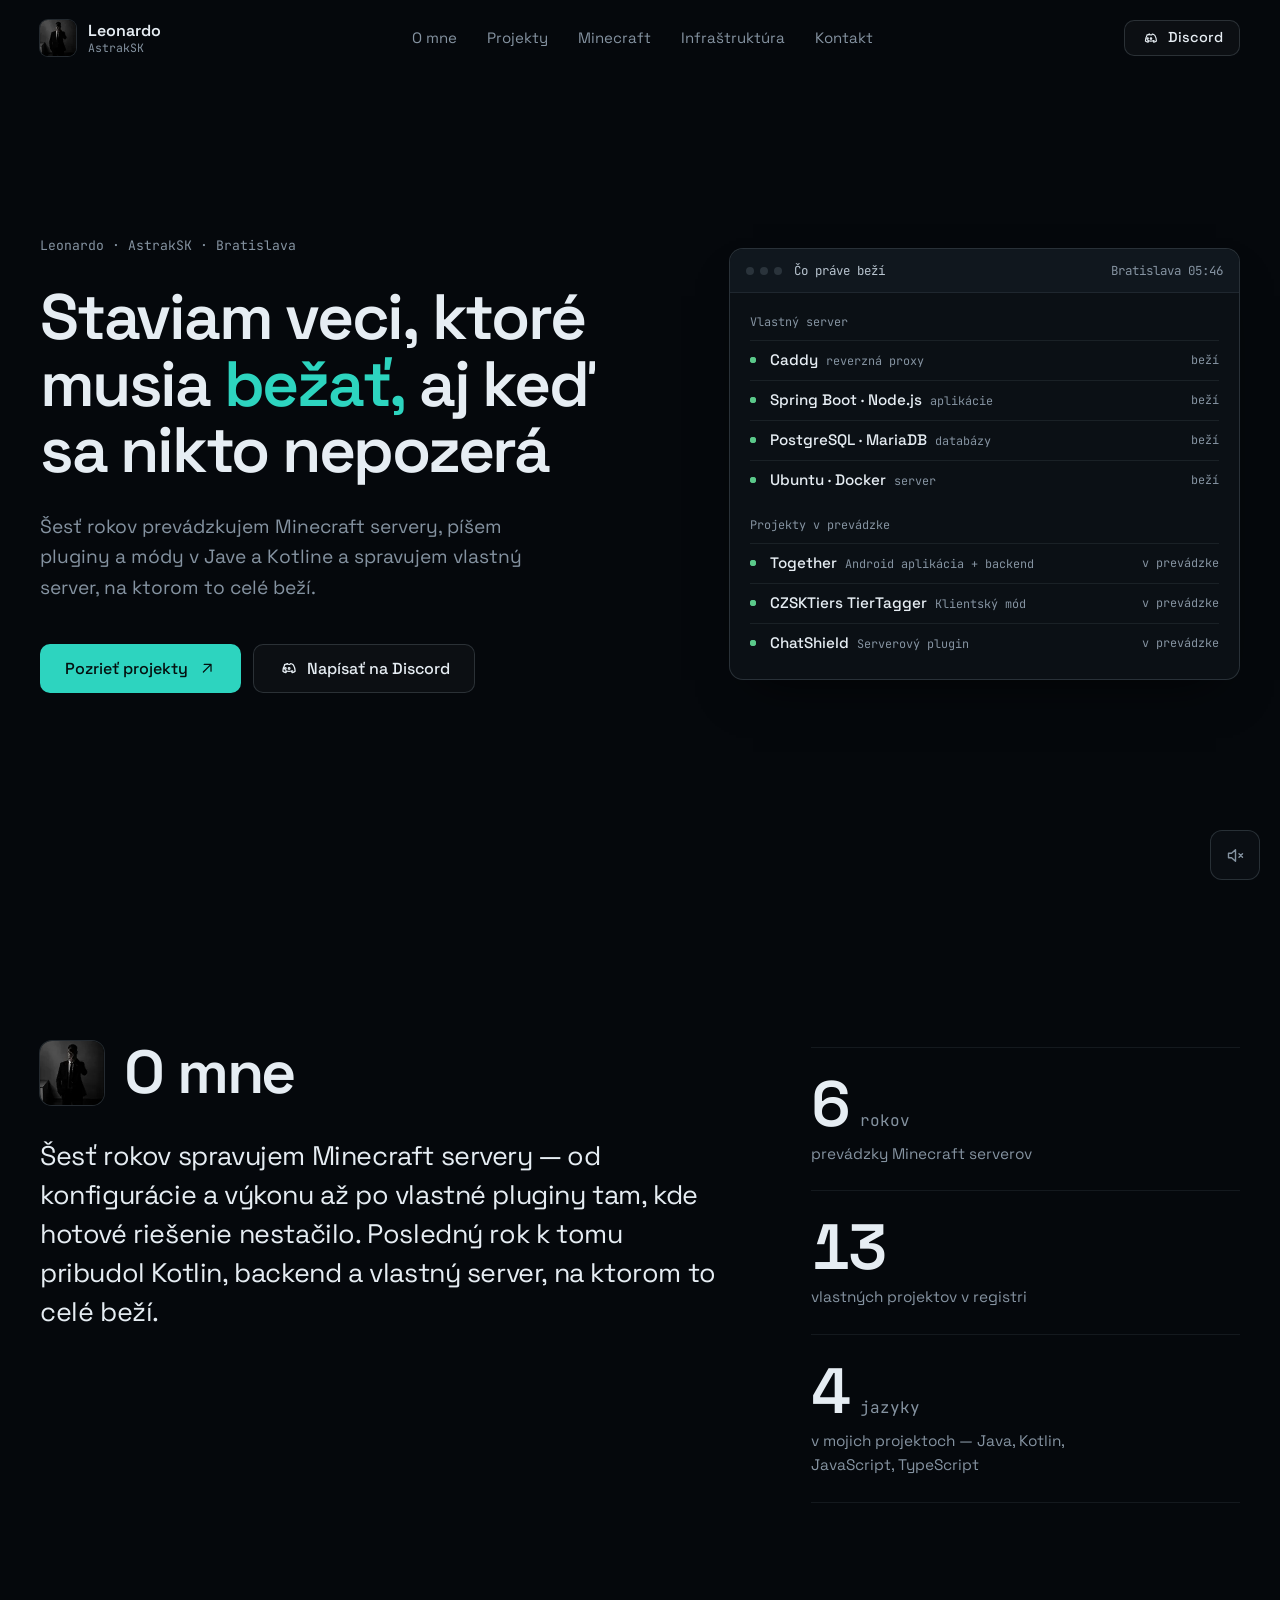
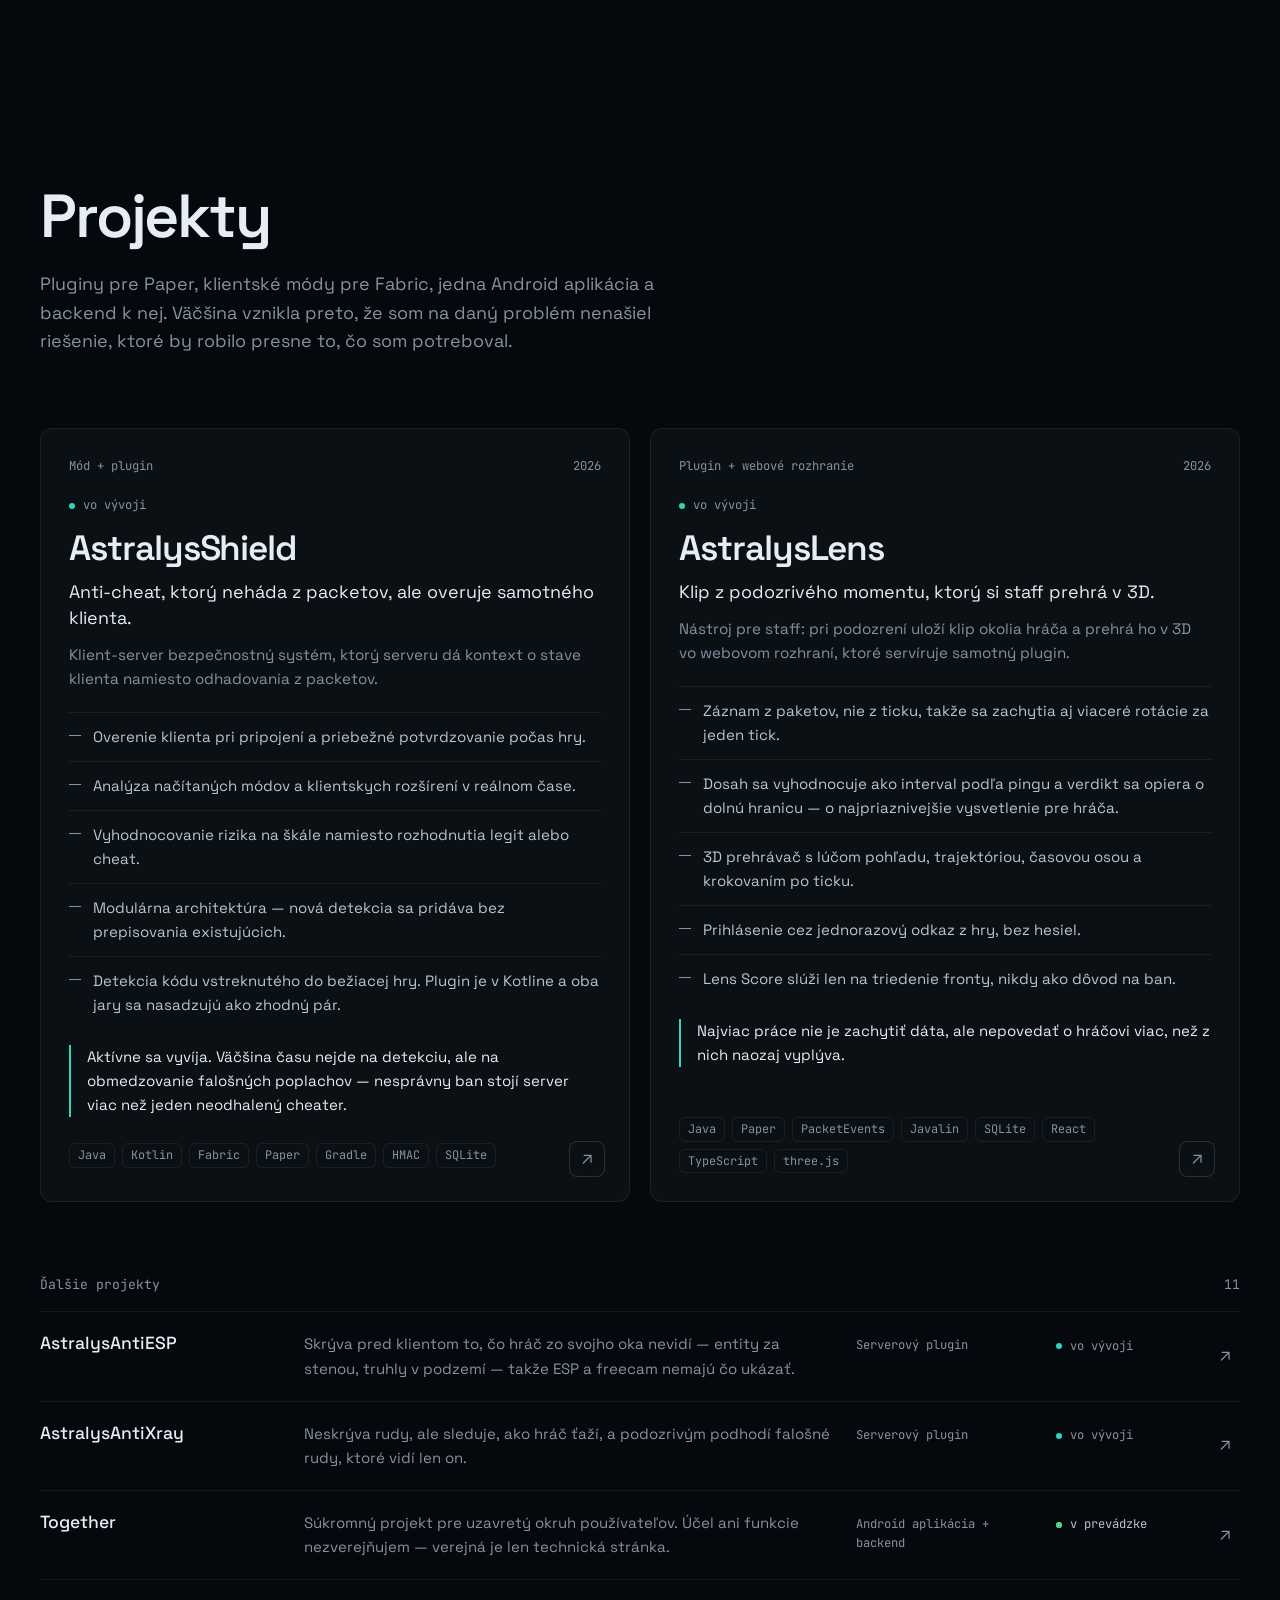
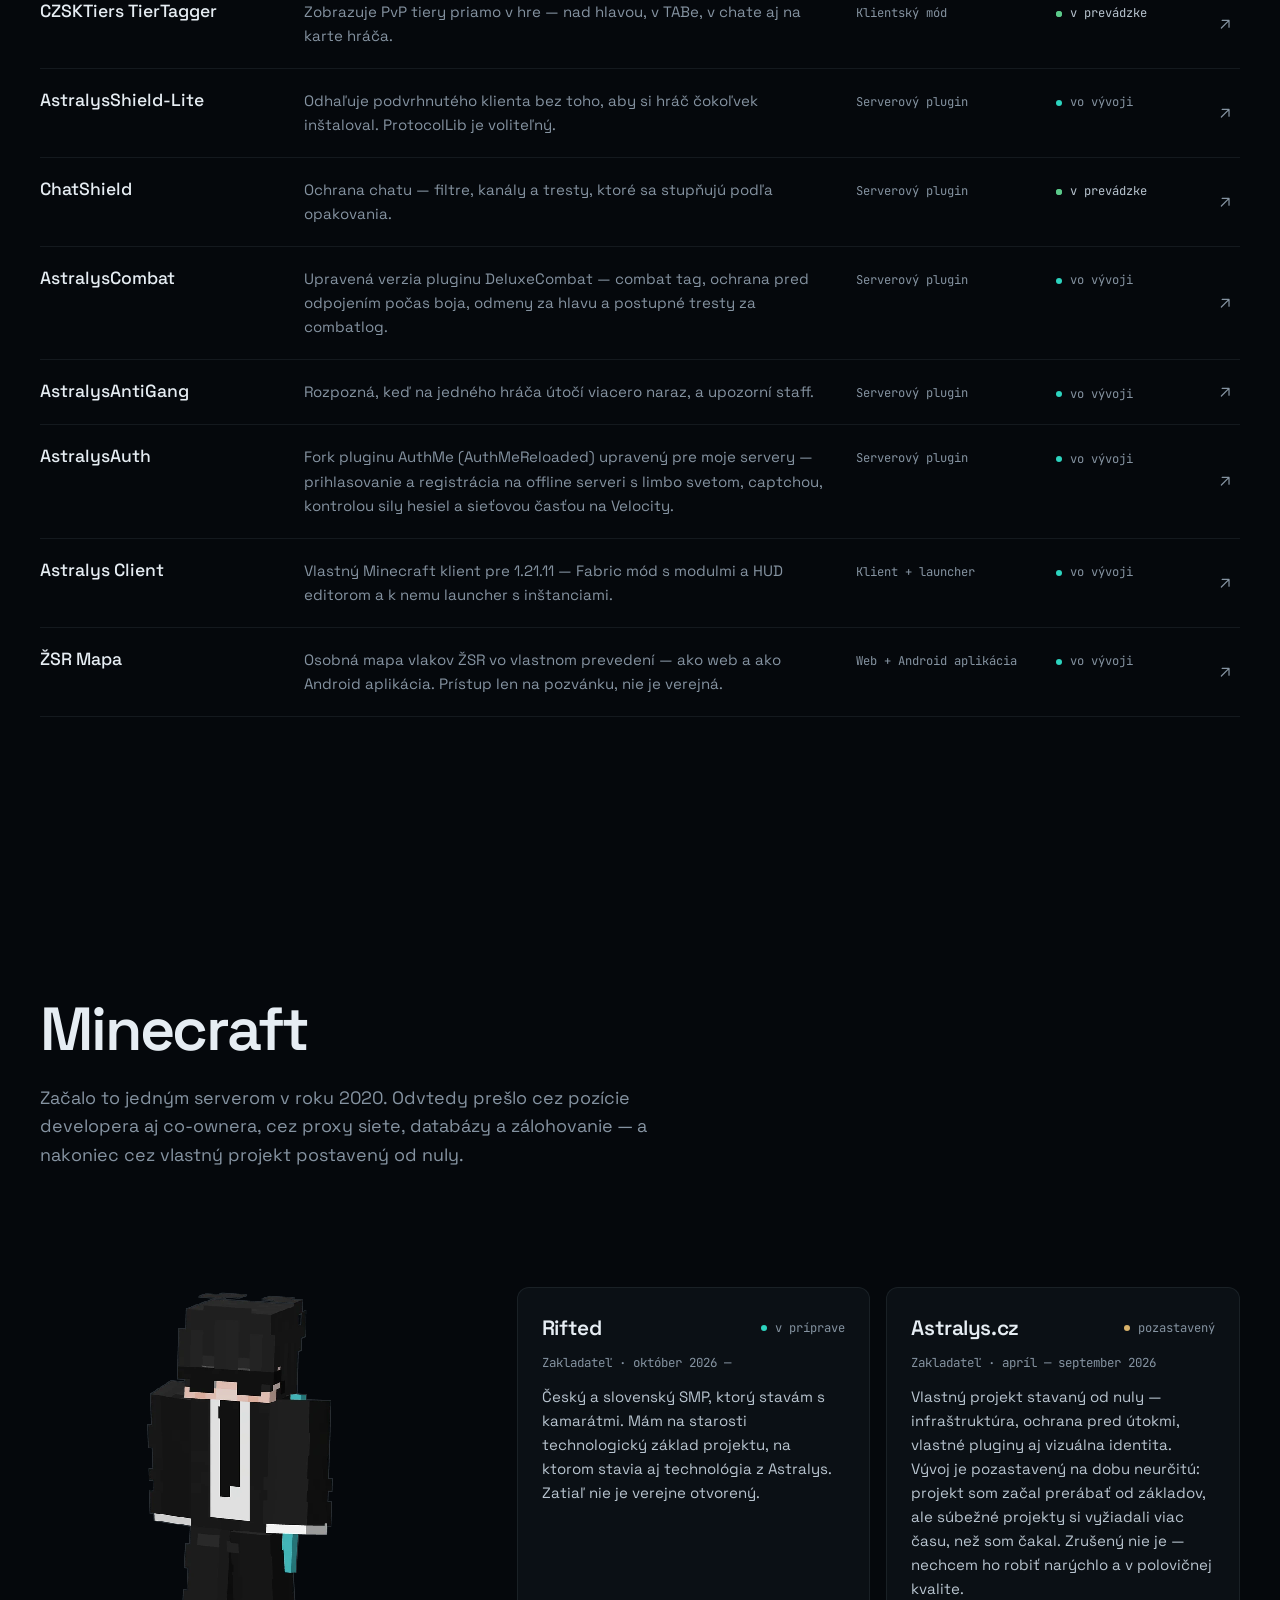
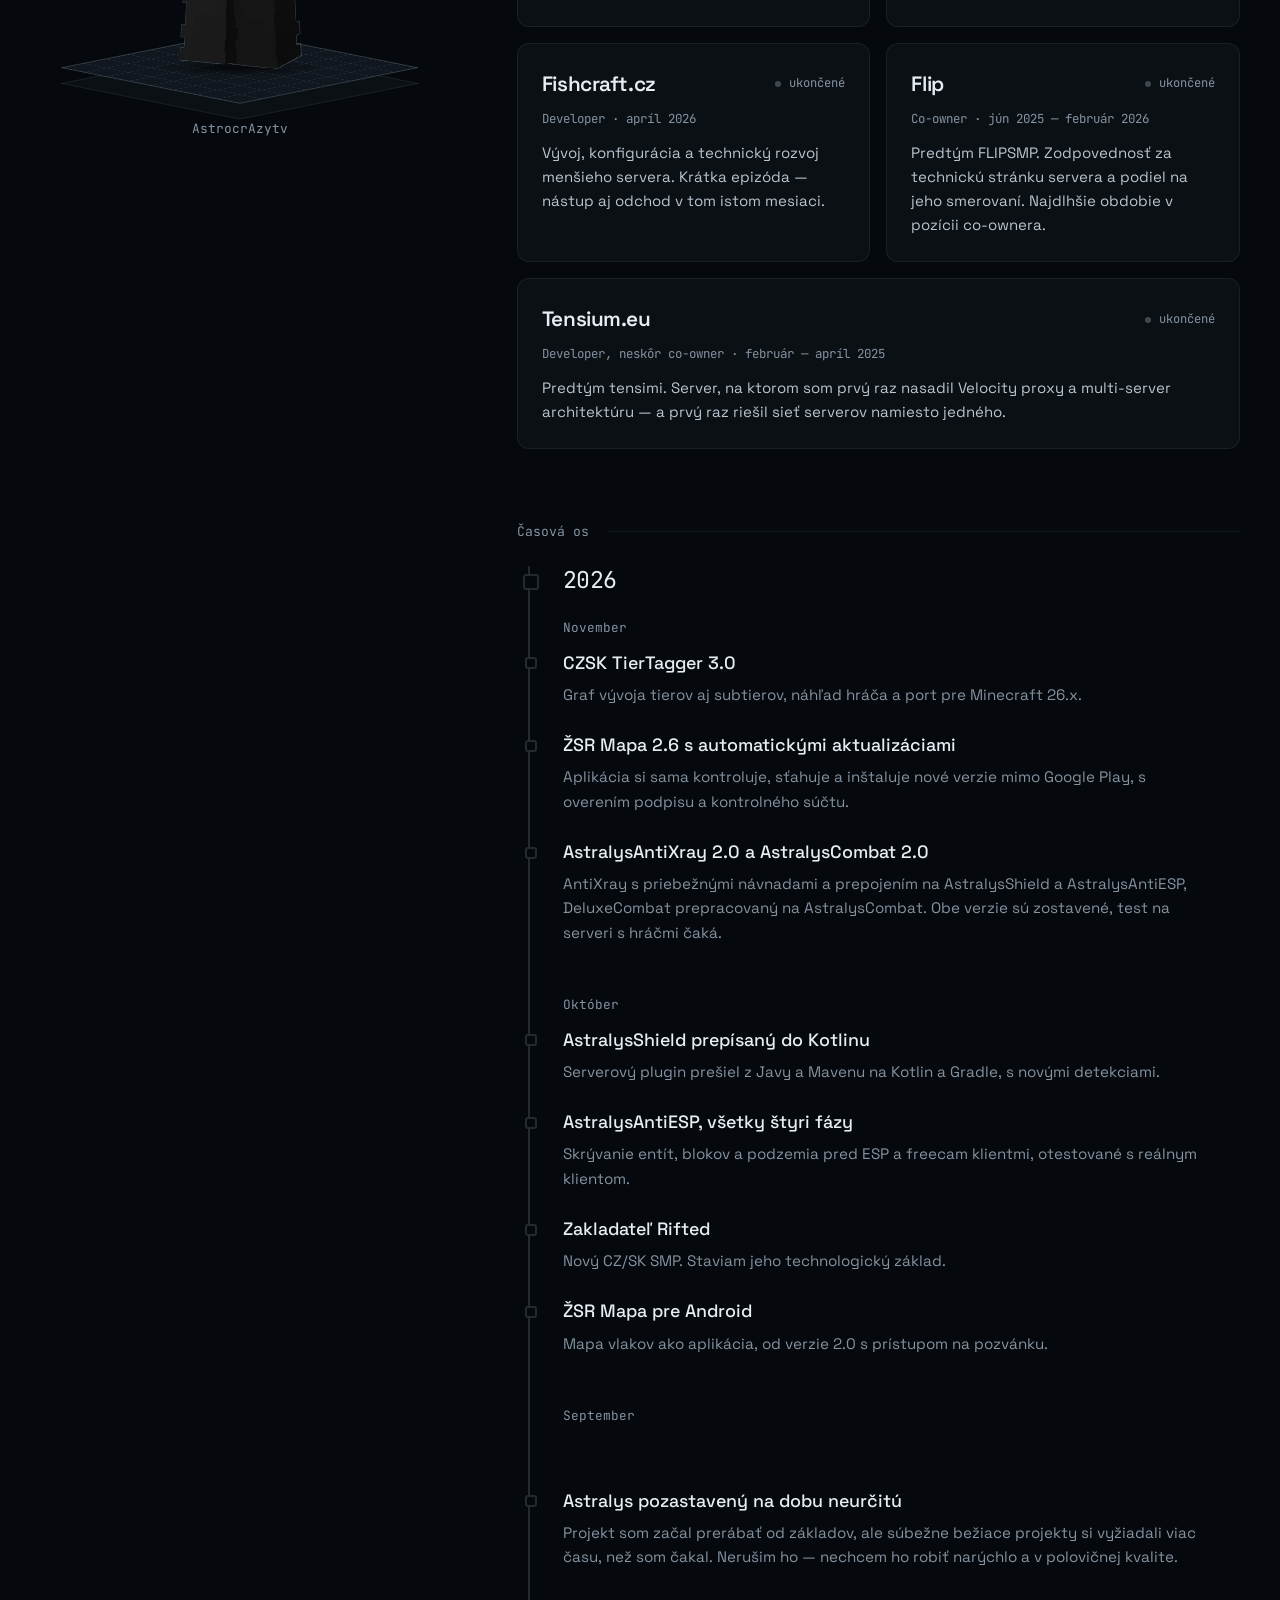
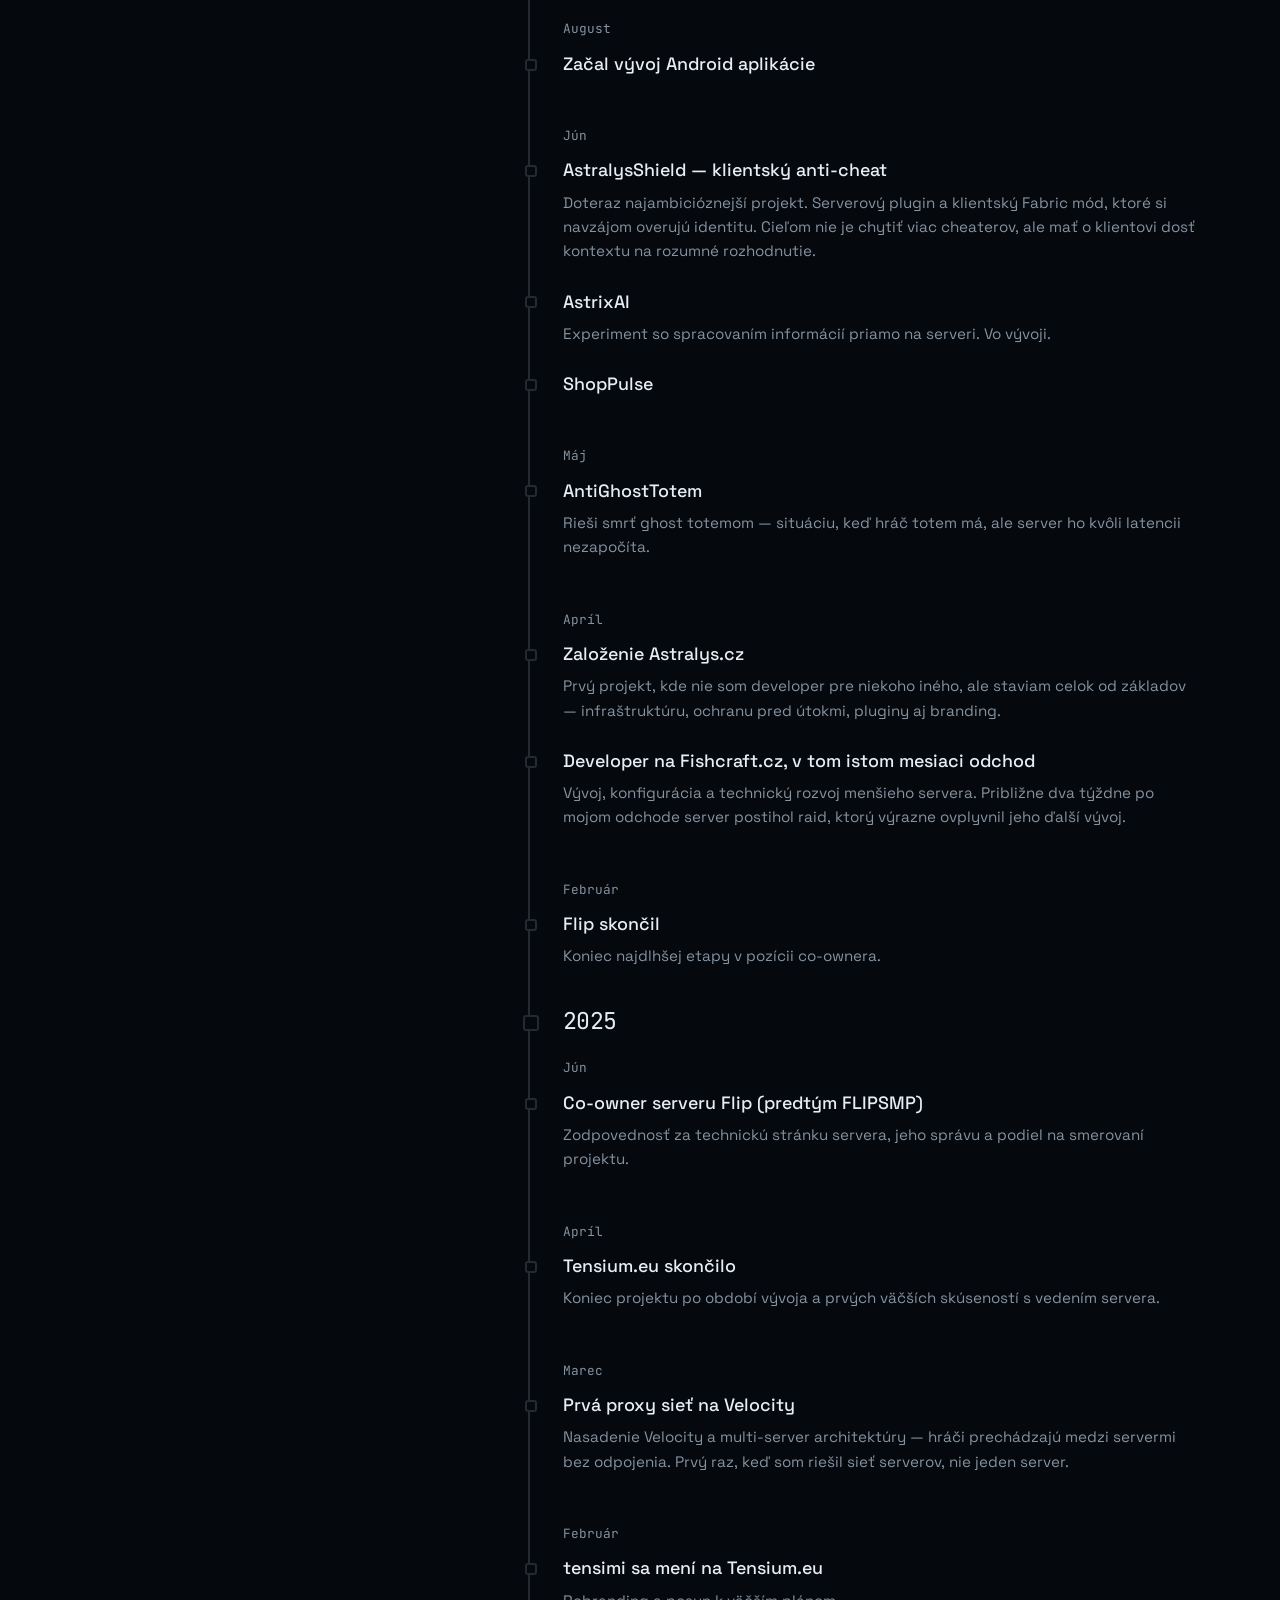
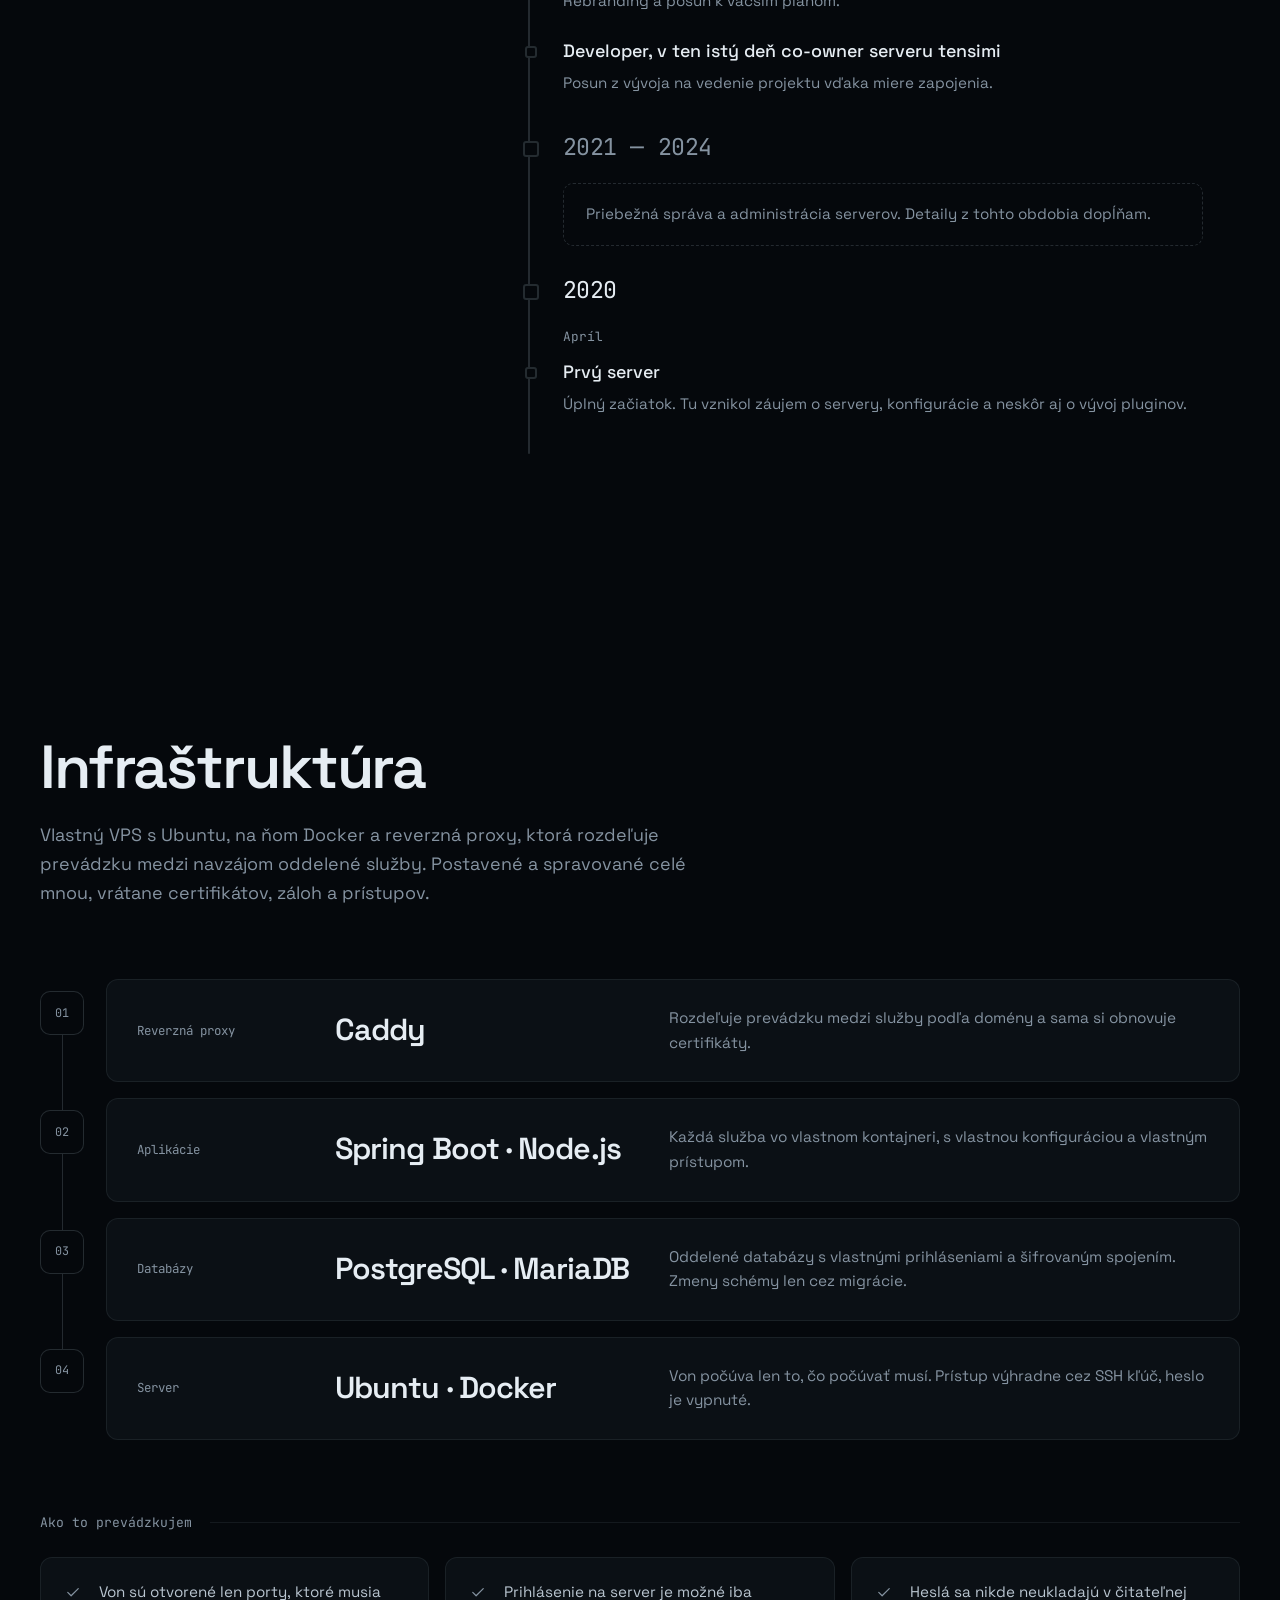
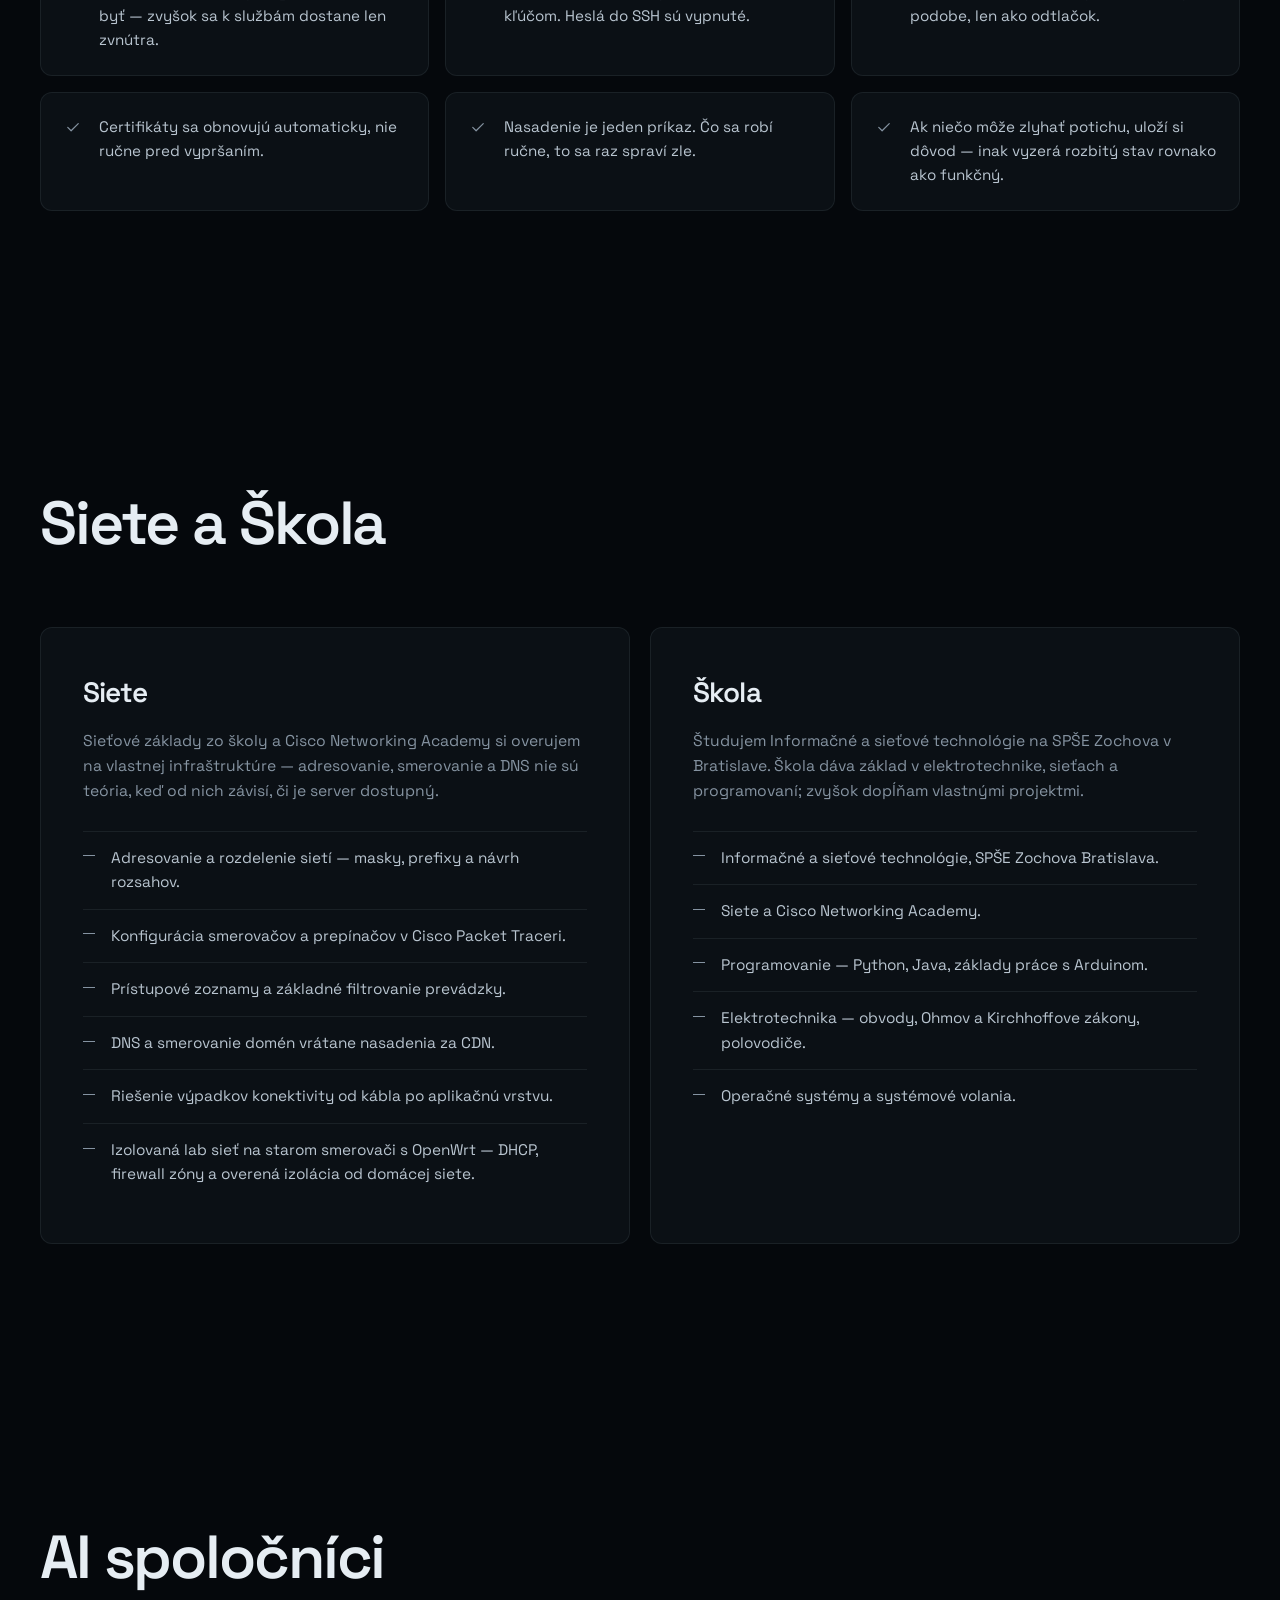
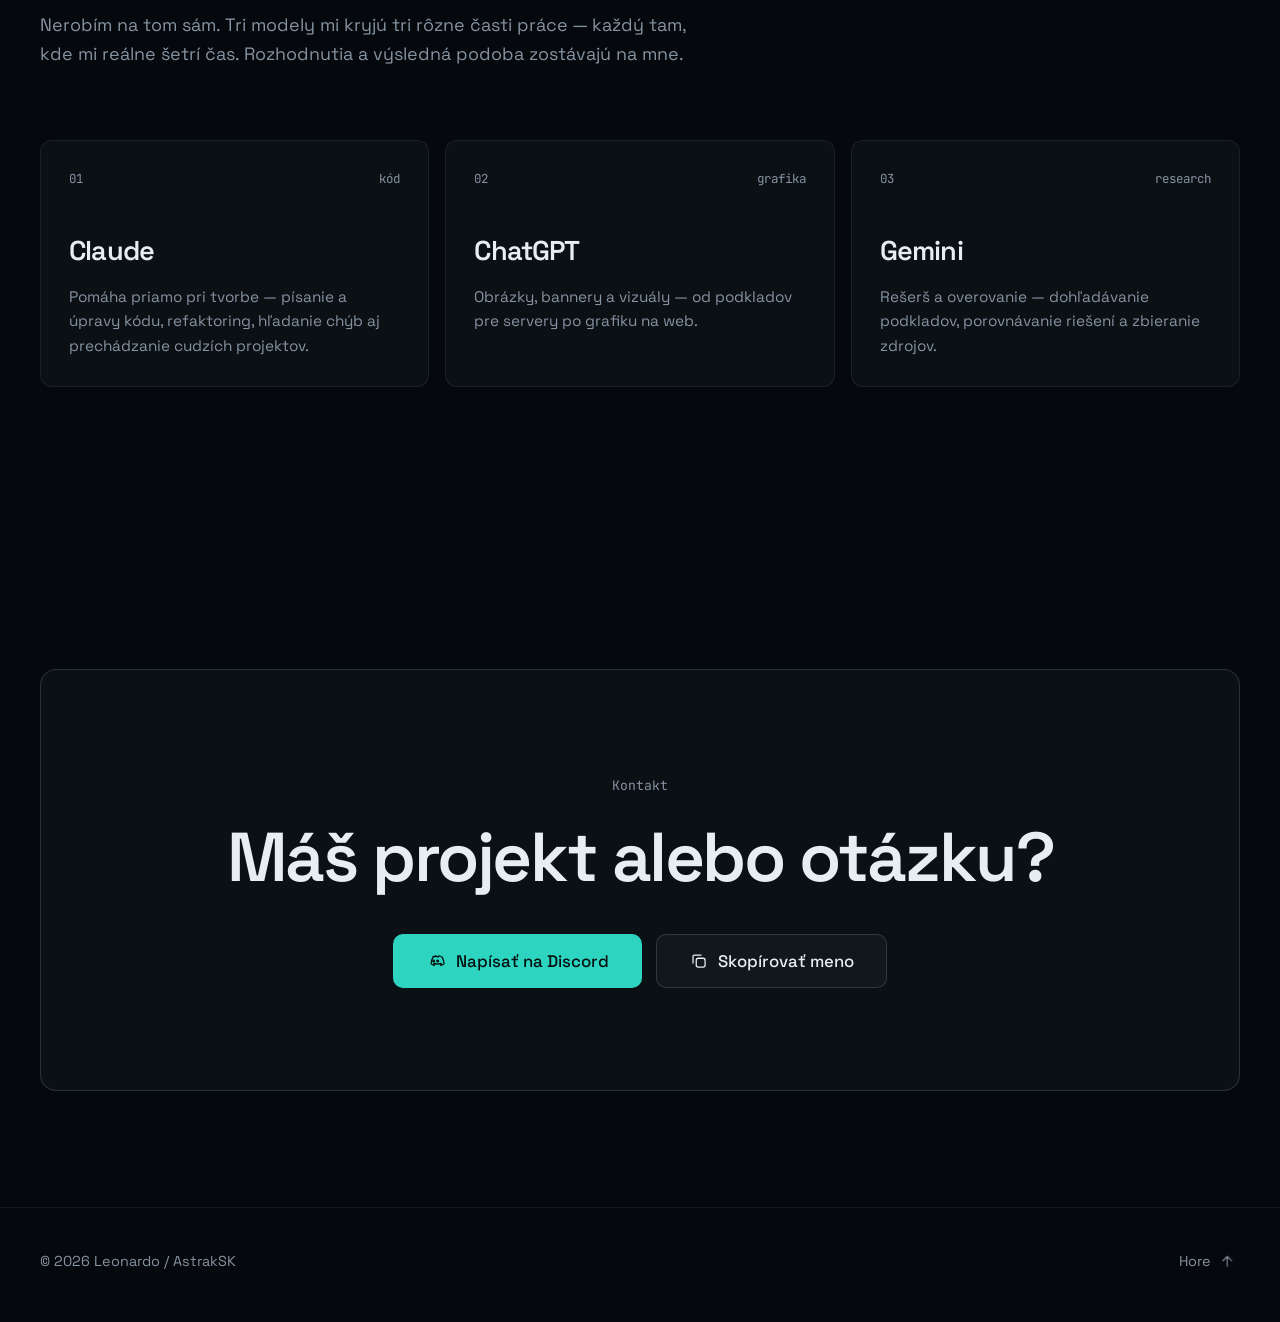
==== commit 3291a06c: "V7 — unslop redizajn, aktualizované projekty a nový skin - tichý chrome s jedným akcentom, bez prech" ====
--- a/index.html
+++ b/index.html
@@ -26,7 +26,7 @@
     <meta name="twitter:description" content="Šesť rokov prevádzky Minecraft serverov, vlastné pluginy a módy, Kotlin, backend a vlastný server, na ktorom to celé beží.">
     <meta name="twitter:image" content="https://astraksk.com/assets/og-image.jpg">
 
-    <link rel="icon" type="image/png" sizes="512x512" href="assets/favicon.png">
+    <link rel="icon" type="image/png" sizes="32x32" href="assets/favicon.png">
     <link rel="apple-touch-icon" href="assets/favicon.png">
 
     <link rel="preload" href="assets/fonts/space-grotesk-latin.woff2" as="font" type="font/woff2" crossorigin>
@@ -37,10 +37,10 @@
          zostane všetok statický obsah viditeľný. -->
     <script>document.documentElement.classList.add("js");</script>
 
-    <!-- Pri každom vydaní zvýš ?v= naraz pri style.css, bg.js a script.js.
+    <!-- Pri každom vydaní zvýš ?v= naraz pri style.css a script.js.
          Bez toho môžu vracajúci sa návštevníci dostať nové HTML so starým CSS
          a JS (Pages posiela Cache-Control: max-age=600). Fonty verziu nemajú. -->
-    <link rel="stylesheet" href="style.css?v=23">
+    <link rel="stylesheet" href="style.css?v=25">
 
     <script type="application/ld+json">
     {
@@ -82,7 +82,6 @@
 
     <a class="skip-link" href="#obsah">Preskočiť na obsah</a>
     <div class="read-progress" id="readProgress" aria-hidden="true"></div>
-    <div class="grain" aria-hidden="true"></div>
 
     <header class="site-header" id="siteHeader">
         <div class="header-inner">
@@ -133,28 +132,23 @@
 
         <!-- ============ HERO ============ -->
         <section class="hero" id="top" aria-labelledby="heroTitle">
-            <canvas class="hero-canvas" id="heroBg" aria-hidden="true"></canvas>
-
             <div class="container hero-grid">
                 <div class="hero-copy">
-                    <div class="hero-meta hero-fade" style="--d:0">
-                        <p class="eyebrow">Leonardo · AstrakSK</p>
-                        <span class="chip"><i aria-hidden="true"></i>Bratislava · študent ISIT</span>
-                    </div>
-
-                    <h1 class="hero-title" id="heroTitle" aria-label="Staviam veci, ktoré musia bežať aj keď sa nikto nepozerá."><span class="w" aria-hidden="true"><span class="wi" style="--k:0">Staviam</span></span> <span class="w" aria-hidden="true"><span class="wi" style="--k:1">veci,</span></span> <span class="w" aria-hidden="true"><span class="wi" style="--k:2">ktoré</span></span> <span class="w" aria-hidden="true"><span class="wi" style="--k:3">musia</span></span> <span class="w" aria-hidden="true"><span class="wi grad" style="--k:4">bežať</span></span> <span class="w" aria-hidden="true"><span class="wi" style="--k:5">aj&nbsp;keď</span></span> <span class="w" aria-hidden="true"><span class="wi" style="--k:6">sa&nbsp;nikto</span></span> <span class="w" aria-hidden="true"><span class="wi grad" style="--k:7">nepozerá.</span></span></h1>
+                    <p class="hero-meta hero-fade" style="--d:0">Leonardo · AstrakSK · Bratislava</p>
+
+                    <h1 class="hero-title" id="heroTitle" aria-label="Staviam veci, ktoré musia bežať, aj keď sa nikto nepozerá"><span class="w" aria-hidden="true"><span class="wi" style="--k:0">Staviam</span></span> <span class="w" aria-hidden="true"><span class="wi" style="--k:1">veci,</span></span> <span class="w" aria-hidden="true"><span class="wi" style="--k:2">ktoré</span></span> <span class="w" aria-hidden="true"><span class="wi" style="--k:3">musia</span></span> <span class="w" aria-hidden="true"><span class="wi accent" style="--k:4">bežať,</span></span> <span class="w" aria-hidden="true"><span class="wi" style="--k:5">aj&nbsp;keď</span></span> <span class="w" aria-hidden="true"><span class="wi" style="--k:6">sa&nbsp;nikto</span></span> <span class="w" aria-hidden="true"><span class="wi" style="--k:7">nepozerá</span></span></h1>
 
                     <p class="hero-lead hero-fade" style="--d:6">
-                        Prevádzka Minecraft serverov, vývoj pluginov a módov,
-                        vlastná infraštruktúra.
+                        Šesť rokov prevádzkujem Minecraft servery, píšem pluginy a módy
+                        v Jave a Kotline a spravujem vlastný server, na ktorom to celé beží.
                     </p>
 
                     <div class="hero-cta hero-fade" style="--d:7">
-                        <a class="btn btn-primary magnetic" href="#projekty">
+                        <a class="btn btn-primary" href="#projekty">
                             <span>Pozrieť projekty</span>
                             <svg class="ico" aria-hidden="true"><use href="#i-arrow"/></svg>
                         </a>
-                        <a class="btn btn-ghost magnetic" href="https://discord.com/users/700729479068385362" target="_blank" rel="noopener noreferrer">
+                        <a class="btn btn-ghost" href="https://discord.com/users/700729479068385362" target="_blank" rel="noopener noreferrer">
                             <svg class="ico" aria-hidden="true"><use href="#i-discord"/></svg>
                             <span>Napísať na Discord</span>
                         </a>
@@ -162,18 +156,25 @@
                 </div>
 
                 <div class="hero-visual hero-fade" style="--d:4">
-                    <div class="avatar-stage">
-                        <div class="avatar-frame" aria-hidden="true"><i></i><i></i><i></i><i></i></div>
-                        <div class="avatar-orbit" aria-hidden="true"><i></i></div>
-                        <img class="avatar-img" src="assets/avatar-256.webp" srcset="assets/avatar-128.webp 128w, assets/avatar-256.webp 256w" sizes="(max-width: 899px) 112px, 320px" alt="Avatar Leonarda (AstrakSK)" width="256" height="256" fetchpriority="high">
-                    </div>
-                </div>
-            </div>
-
-            <a class="scroll-hint" href="#o-mne" aria-label="Scroll na ďalšiu sekciu">
-                <span>scroll</span>
-                <i aria-hidden="true"></i>
-            </a>
+                    <figure class="status" aria-labelledby="statusTitle">
+                        <header class="status-bar">
+                            <span class="status-lights" aria-hidden="true"><i></i><i></i><i></i></span>
+                            <span class="status-title" id="statusTitle">Čo práve beží</span>
+                            <time class="status-clock" id="statusClock">--:--</time>
+                        </header>
+                        <div class="status-body">
+                            <section class="status-group">
+                                <p class="status-label">Vlastný server</p>
+                                <ul class="status-list" id="statusInfra"></ul>
+                            </section>
+                            <section class="status-group">
+                                <p class="status-label">Projekty v prevádzke</p>
+                                <ul class="status-list" id="statusLive"></ul>
+                            </section>
+                        </div>
+                    </figure>
+                </div>
+            </div>
         </section>
 
         <!-- ============ O MNE ============ -->
@@ -181,8 +182,10 @@
             <div class="container">
                 <div class="about-grid">
                     <div class="about-copy">
-                        <p class="eyebrow reveal">01 — O mne</p>
-                        <h2 class="section-title reveal" id="aboutTitle" style="--i:1">O mne</h2>
+                        <div class="about-who reveal">
+                            <img class="about-avatar" src="assets/avatar-128.webp" alt="Leonardo (AstrakSK)" width="64" height="64" decoding="async" loading="lazy">
+                            <h2 class="section-title" id="aboutTitle">O mne</h2>
+                        </div>
                         <p class="about-lead reveal" style="--i:2">
                             Šesť rokov spravujem Minecraft servery — od konfigurácie a výkonu až po
                             vlastné pluginy tam, kde hotové riešenie nestačilo. Posledný rok k tomu
@@ -198,7 +201,6 @@
         <section class="section" id="projekty" aria-labelledby="projectsTitle">
             <div class="container">
                 <header class="section-head">
-                    <p class="eyebrow reveal">02 — Projekty</p>
                     <h2 class="section-title reveal" id="projectsTitle" style="--i:1">Projekty</h2>
                     <p class="section-lead reveal" style="--i:2">
                         Pluginy pre Paper, klientské módy pre Fabric, jedna Android aplikácia
@@ -207,7 +209,7 @@
                     </p>
                 </header>
 
-                <div class="bento" id="projectGrid">
+                <div class="projects" id="projectGrid">
                     <noscript><p class="muted">Zoznam projektov sa načíta cez JavaScript.</p></noscript>
                 </div>
             </div>
@@ -217,7 +219,6 @@
         <section class="section" id="minecraft" aria-labelledby="mcTitle">
             <div class="container">
                 <header class="section-head">
-                    <p class="eyebrow reveal">03 — Minecraft</p>
                     <h2 class="section-title reveal" id="mcTitle" style="--i:1">Minecraft</h2>
                     <p class="section-lead reveal" style="--i:2">
                         Začalo to jedným serverom v roku 2020. Odvtedy prešlo cez pozície
@@ -229,9 +230,9 @@
                 <div class="mc-grid">
                     <aside class="mc-side">
                         <figure class="skin-figure">
-                            <img class="skin-img" src="assets/skin.webp" alt="Minecraft skin AstrakSK" width="512" height="512" decoding="async" loading="lazy">
+                            <img class="skin-img" src="assets/skin.webp?v=2" alt="Minecraft postava hráča AstrocrAzytv" width="1024" height="1024" decoding="async" loading="lazy">
                             <div class="skin-podium" aria-hidden="true"><div class="skin-shadow"></div></div>
-                            <figcaption>AstrakSK</figcaption>
+                            <figcaption>AstrocrAzytv</figcaption>
                         </figure>
                     </aside>
 
@@ -252,7 +253,6 @@
         <section class="section" id="infrastruktura" aria-labelledby="infraTitle">
             <div class="container">
                 <header class="section-head">
-                    <p class="eyebrow reveal">04 — Infraštruktúra</p>
                     <h2 class="section-title reveal" id="infraTitle" style="--i:1">Infraštruktúra</h2>
                     <p class="section-lead reveal" style="--i:2">
                         Vlastný VPS s Ubuntu, na ňom Docker a reverzná proxy, ktorá rozdeľuje
@@ -272,7 +272,6 @@
         <section class="section" id="siete-skola" aria-labelledby="netTitle">
             <div class="container">
                 <header class="section-head">
-                    <p class="eyebrow reveal">05 — Siete a Škola</p>
                     <h2 class="section-title reveal" id="netTitle" style="--i:1">Siete a Škola</h2>
                 </header>
 
@@ -303,7 +302,6 @@
         <section class="section" id="ai" aria-labelledby="aiTitle">
             <div class="container">
                 <header class="section-head">
-                    <p class="eyebrow reveal">06 — AI spoločníci</p>
                     <h2 class="section-title reveal" id="aiTitle" style="--i:1">AI spoločníci</h2>
                     <p class="section-lead reveal" style="--i:2">
                         Nerobím na tom sám. Tri modely mi kryjú tri rôzne časti práce —
@@ -319,14 +317,14 @@
         <section class="section section-contact" id="kontakt" aria-labelledby="contactTitle">
             <div class="container">
                 <div class="contact-band reveal">
-                    <p class="eyebrow">07 — Kontakt</p>
+                    <p class="eyebrow">Kontakt</p>
                     <h2 class="contact-title" id="contactTitle">Máš projekt alebo otázku?</h2>
                     <div class="contact-actions">
-                        <a class="btn btn-primary btn-lg magnetic" href="https://discord.com/users/700729479068385362" target="_blank" rel="noopener noreferrer">
+                        <a class="btn btn-primary btn-lg" href="https://discord.com/users/700729479068385362" target="_blank" rel="noopener noreferrer">
                             <svg class="ico" aria-hidden="true"><use href="#i-discord"/></svg>
                             <span>Napísať na Discord</span>
                         </a>
-                        <button class="btn btn-ghost btn-lg magnetic" id="copyName" type="button">
+                        <button class="btn btn-ghost btn-lg" id="copyName" type="button">
                             <svg class="ico" aria-hidden="true"><use href="#i-copy"/></svg>
                             <span>Skopírovať meno</span>
                         </button>
@@ -362,8 +360,7 @@
         <source src="assets/music.mp3" type="audio/mpeg">
     </audio>
 
-    <script src="bg.js?v=23"></script>
-    <script src="script.js?v=23"></script>
+    <script src="script.js?v=25"></script>
 </body>
 
 </html>
--- a/style.css
+++ b/style.css
@@ -1,8 +1,9 @@
 /* ==========================================================================
    astraksk.com — štýly
    Poradie: tokeny, základ, hlavička, hero, sekcie, komponenty, dialog,
-   responzivita, reduced-motion.
-   Animujú sa len transform a opacity.
+   responzivita.
+   Animujú sa len transform, opacity a farby. Animácie bežia vždy,
+   aj pri prefers-reduced-motion (rozhodnutie majiteľa webu).
    ========================================================================== */
 
 /* ---------- fonty ----------
@@ -47,23 +48,20 @@
 
 :root {
     --bg: #05080c;
-    --surface: #0a1016;
-    --surface-2: #0f1820;
-    --line: rgba(150, 190, 220, .1);
-    --line-strong: rgba(150, 190, 220, .2);
+    --surface: #0b1015;
+    --surface-2: #10171e;
+    --line: rgba(200, 220, 235, .08);
+    --line-strong: rgba(200, 220, 235, .16);
     --text: #e6edf3;
-    --muted: #8b9bab;
+    --body-text: #b9c5d0;
+    --muted: #8593a1;
     --a1: #2dd4bf;
-    --a2: #38bdf8;
-    --a3: #a3e635;
-    --grad: linear-gradient(120deg, #2dd4bf, #38bdf8);
-    --grad-soft: linear-gradient(120deg, #2dd4bf, #38bdf8);
-    --body-text: #c4d0dc;
+    --a1-hover: #5eead4;
     --on-accent: #04100f;
-    --green: #4ade80;
+    --green: #5bc98a;
+    --amber: #d9b26a;
     --r-card: 12px;
     --r-btn: 10px;
-    --amber: #f0c674;
     --ease: cubic-bezier(.22, 1, .36, 1);
     --gutter: clamp(20px, 4vw, 40px);
     --header-h: 76px;
@@ -120,7 +118,7 @@
     flex: none;
     fill: none;
     stroke: currentColor;
-    stroke-width: 1.8;
+    stroke-width: 1.6;
     stroke-linecap: round;
     stroke-linejoin: round;
 }
@@ -150,38 +148,22 @@
     position: fixed;
     inset: 0 0 auto 0;
     z-index: 120;
-    height: 3px;
-    background: var(--grad);
+    height: 2px;
+    background: var(--a1);
     transform: scaleX(0);
     transform-origin: left;
 }
 
-.grain {
-    position: fixed;
-    inset: 0;
-    z-index: 110;
-    pointer-events: none;
-    opacity: .07;
-    background-image: url("data:image/svg+xml,%3Csvg xmlns='http://www.w3.org/2000/svg' width='160' height='160'%3E%3Cfilter id='n'%3E%3CfeTurbulence type='fractalNoise' baseFrequency='.9' numOctaves='2' stitchTiles='stitch'/%3E%3C/filter%3E%3Crect width='100%25' height='100%25' filter='url(%23n)' opacity='.6'/%3E%3C/svg%3E");
-}
 
 /* ---------- štítky, nadpisy ---------- */
 
 .eyebrow {
     display: inline-flex;
     align-items: center;
-    gap: 14px;
-    font-family: var(--font-label);
-    font-size: .72rem;
-    letter-spacing: .1em;
-    text-transform: uppercase;
-    color: var(--muted);
-}
-.eyebrow::before {
-    content: "";
-    width: 28px;
-    height: 1px;
-    background: var(--grad);
+    gap: 12px;
+    font-family: var(--font-label);
+    font-size: .82rem;
+    color: var(--muted);
 }
 
 .section {
@@ -190,24 +172,11 @@
     scroll-margin-top: calc(var(--header-h) - 8px);
 }
 
-/* decentná bodkovaná mriežka v pozadí vybraných sekcií (statická, nič sa neanimuje) */
-#projekty::before,
-#infrastruktura::before,
-#ai::before {
-    content: "";
-    position: absolute;
-    inset: 0;
-    background: radial-gradient(rgba(150, 190, 220, .13) 1px, transparent 1.3px) 0 0 / 28px 28px;
-    -webkit-mask-image: linear-gradient(180deg, transparent, #000 22%, #000 78%, transparent);
-    mask-image: linear-gradient(180deg, transparent, #000 22%, #000 78%, transparent);
-    pointer-events: none;
-}
 .section > .container { position: relative; }
 
 .section-head { margin-bottom: clamp(40px, 6vw, 72px); max-width: 760px; }
 
 .section-title {
-    margin-top: 18px;
     font-weight: 600;
     font-size: clamp(2.2rem, 4.8vw, 3.8rem);
     line-height: 1.04;
@@ -225,12 +194,10 @@
     display: flex;
     align-items: center;
     gap: 18px;
-    margin: clamp(48px, 6vw, 72px) 0 26px;
+    margin: clamp(48px, 6vw, 72px) 0 24px;
     font-family: var(--font-label);
     font-weight: 400;
-    font-size: .74rem;
-    letter-spacing: .1em;
-    text-transform: uppercase;
+    font-size: .82rem;
     color: var(--muted);
 }
 .subhead::after { content: ""; flex: 1; height: 1px; background: var(--line); }
@@ -245,7 +212,7 @@
     align-items: center;
     justify-content: center;
     gap: 10px;
-    padding: 14px 26px;
+    padding: 14px 24px;
     border: 1px solid var(--line-strong);
     border-radius: var(--r-btn);
     background: rgba(255, 255, 255, .03);
@@ -254,32 +221,20 @@
     font-size: 1rem;
     line-height: 1.2;
     cursor: pointer;
-    overflow: hidden;
-    transition: transform .3s var(--ease), border-color .3s, background-color .3s;
-    will-change: transform;
-}
-.btn::after {
-    content: "";
-    position: absolute;
-    inset: 0;
-    z-index: -1;
-    background: #fff;
-    opacity: 0;
-    transition: opacity .3s;
-}
-.btn:hover { border-color: rgba(45, 212, 191, .6); background: rgba(45, 212, 191, .1); }
+    transition: transform .15s var(--ease), border-color .2s, background-color .2s;
+}
+.btn:hover { border-color: rgba(200, 220, 235, .3); background: rgba(255, 255, 255, .06); }
+.btn:active { transform: scale(.98); }
 
 .btn-primary {
     border-color: transparent;
-    background: var(--grad-soft);
+    background: var(--a1);
     color: var(--on-accent);
-    font-weight: 600;
-}
-.btn-primary:hover { border-color: transparent; background: var(--grad-soft); }
-.btn-primary:hover::after { opacity: .16; }
-
-.btn-sm { padding: 9px 18px; font-size: .9rem; }
-.btn-lg { padding: 17px 32px; font-size: 1.05rem; }
+}
+.btn-primary:hover { border-color: transparent; background: var(--a1-hover); }
+
+.btn-sm { padding: 8px 16px; font-size: .9rem; }
+.btn-lg { padding: 16px 32px; font-size: 1.05rem; }
 
 /* ---------- hlavička ---------- */
 
@@ -298,9 +253,7 @@
     backdrop-filter: blur(16px) saturate(140%);
     border-bottom: 1px solid var(--line);
     opacity: 0;
-    transform: scaleY(.88);
-    transform-origin: top;
-    transition: opacity .35s, transform .45s var(--ease);
+    transition: opacity .3s var(--ease);
 }
 .site-header.is-scrolled::before { opacity: 1; }
 .site-header.menu-open::before { opacity: 0; }
@@ -314,21 +267,18 @@
     align-items: center;
     justify-content: space-between;
     gap: 24px;
-    transition: transform .45s var(--ease);
-    transform-origin: 50% 50%;
-}
-.site-header.is-scrolled .header-inner { transform: translateY(-5px) scale(.95); }
+}
 
 .brand { display: inline-flex; align-items: center; gap: 12px; min-height: 48px; }
 .brand-avatar {
     width: 36px;
     height: 36px;
     border-radius: 8px;
-    box-shadow: 0 0 0 1px var(--line-strong), 0 0 0 4px rgba(45, 212, 191, .1);
+    box-shadow: 0 0 0 1px var(--line-strong);
 }
 .brand-text { display: flex; flex-direction: column; line-height: 1.15; }
-.brand-text strong { font-weight: 600; font-size: 1rem; letter-spacing: -.01em; }
-.brand-text small { font-family: var(--font-label); font-size: .7rem; color: var(--muted); letter-spacing: .02em; }
+.brand-text strong { font-weight: 600; font-size: 1rem; }
+.brand-text small { font-family: var(--font-label); font-size: .72rem; color: var(--muted); }
 
 .site-nav { position: relative; display: none; gap: 2px; }
 .site-nav a {
@@ -347,7 +297,7 @@
     bottom: 2px;
     width: 1px;
     height: 2px;
-    background: var(--grad);
+    background: var(--a1);
     transform-origin: left center;
     opacity: 0;
     transition: transform .45s var(--ease), opacity .3s;
@@ -398,15 +348,6 @@
     opacity: 0;
     transition: opacity .35s, visibility 0s .35s;
 }
-.mobile-menu::before {
-    content: "";
-    position: absolute;
-    inset: 0;
-    background: radial-gradient(rgba(150, 190, 220, .14) 1px, transparent 1.3px) 0 0 / 26px 26px;
-    -webkit-mask-image: linear-gradient(200deg, #000, transparent 60%);
-    mask-image: linear-gradient(200deg, #000, transparent 60%);
-    pointer-events: none;
-}
 .mobile-menu.is-open { visibility: visible; opacity: 1; transition: opacity .35s, visibility 0s; }
 
 .mobile-nav { position: relative; display: flex; flex-direction: column; }
@@ -423,9 +364,8 @@
 }
 .mobile-nav a small {
     font-family: var(--font-label);
-    font-size: .68rem;
-    letter-spacing: .1em;
-    color: var(--a1);
+    font-size: .72rem;
+    color: var(--muted);
 }
 .mobile-nav a[aria-current] { color: var(--a1); }
 
@@ -451,49 +391,26 @@
     align-items: center;
     min-height: 100vh;
     min-height: 100svh;
-    padding: calc(var(--header-h) + 30px) 0 90px;
-    overflow: hidden;
-    overflow: clip;
-}
-
-.hero-canvas {
-    position: absolute;
-    inset: 0;
-    width: 100%;
-    height: 100%;
-    -webkit-mask-image: linear-gradient(to bottom, transparent 18%, #000 52%, #000 80%, transparent 100%);
-    mask-image: linear-gradient(to bottom, transparent 18%, #000 52%, #000 80%, transparent 100%);
-}
+    padding: calc(var(--header-h) + 32px) 0 80px;
+}
+
 
 .hero-grid {
     position: relative;
     display: grid;
-    grid-template-columns: minmax(0, 1.55fr) minmax(0, .8fr);
+    grid-template-columns: minmax(0, 1.2fr) minmax(0, 1fr);
     align-items: center;
-    gap: clamp(32px, 5vw, 72px);
-}
-
-.hero-meta { display: flex; flex-wrap: wrap; align-items: center; gap: 14px 18px; margin-bottom: 30px; }
-
-.chip {
-    display: inline-flex;
-    align-items: center;
-    gap: 9px;
-    padding: 6px 12px;
-    border: 1px solid var(--line-strong);
-    border-radius: 8px;
-    background: rgba(255, 255, 255, .03);
-    font-family: var(--font-label);
-    font-size: .76rem;
-    color: var(--text);
-}
-.chip i { width: 6px; height: 6px; border-radius: 1px; background: var(--grad); }
+    gap: clamp(40px, 6vw, 88px);
+}
+
+.hero-meta { margin-bottom: 28px; font-family: var(--font-label); font-size: .82rem; color: var(--muted); }
+
 
 .hero-title {
-    font-weight: 700;
-    font-size: clamp(2.45rem, 5.5vw, 5.3rem);
+    font-weight: 600;
+    font-size: clamp(2.4rem, 5vw, 4.6rem);
     line-height: 1.04;
-    letter-spacing: -.038em;
+    letter-spacing: -.035em;
     text-wrap: balance;
 }
 .hero-title .w {
@@ -505,106 +422,61 @@
     margin: -.14em -.04em -.16em;
 }
 .hero-title .wi { display: inline-block; }
-.grad {
-    background: var(--grad);
-    -webkit-background-clip: text;
-    background-clip: text;
-    color: transparent;
-    -webkit-text-fill-color: transparent;
-}
+.hero-title .accent { color: var(--a1); }
 
 .hero-lead {
-    margin-top: 30px;
-    max-width: 46ch;
+    margin-top: 28px;
+    max-width: 44ch;
     font-size: clamp(1.05rem, 1.5vw, 1.25rem);
     color: var(--muted);
 }
 
-.hero-cta { display: flex; flex-wrap: wrap; gap: 14px; margin-top: 38px; }
-
-.hero-visual { display: flex; justify-content: center; }
-
-.avatar-stage {
-    --size: clamp(220px, 26vw, 340px);
-    position: relative;
-    width: var(--size);
-    height: var(--size);
-    animation: float 8s ease-in-out infinite;
-}
-@keyframes float { 50% { transform: translateY(-12px); } }
-
-/* tenký tyrkysový rámik s pomaly obiehajúcim bodom + rohové zátvorky */
-.avatar-orbit {
-    position: absolute;
-    inset: 0;
-    border: 1px solid rgba(45, 212, 191, .4);
-    border-radius: 50%;
-    animation: spin 16s linear infinite;
-    will-change: transform;
-}
-.avatar-orbit i {
-    position: absolute;
-    left: 50%;
-    top: 0;
-    width: 7px;
-    height: 7px;
-    margin: -3.5px 0 0 -3.5px;
-    border-radius: 50%;
-    background: var(--a1);
-    box-shadow: 0 0 10px 1px rgba(45, 212, 191, .7);
-}
-@keyframes spin { to { transform: rotate(360deg); } }
-
-.avatar-frame { position: absolute; inset: -16px; pointer-events: none; }
-.avatar-frame i { position: absolute; width: 16px; height: 16px; border: 0 solid var(--a1); opacity: .7; }
-.avatar-frame i:nth-child(1) { left: 0; top: 0; border-width: 1px 0 0 1px; }
-.avatar-frame i:nth-child(2) { right: 0; top: 0; border-width: 1px 1px 0 0; }
-.avatar-frame i:nth-child(3) { right: 0; bottom: 0; border-width: 0 1px 1px 0; }
-.avatar-frame i:nth-child(4) { left: 0; bottom: 0; border-width: 0 0 1px 1px; }
-
-.avatar-img {
-    position: absolute;
-    inset: 12px;
-    width: calc(100% - 24px);
-    height: calc(100% - 24px);
-    border-radius: 50%;
-    object-fit: cover;
+.hero-cta { display: flex; flex-wrap: wrap; gap: 12px; margin-top: 40px; }
+
+.hero-visual { min-width: 0; }
+
+/* Okno „Čo práve beží": jediné bohaté miesto v hero, chrome okolo je tichý. */
+.status {
+    border: 1px solid var(--line-strong);
+    border-radius: 14px;
     background: var(--surface);
-}
-
-.scroll-hint {
-    position: absolute;
-    left: 50%;
-    bottom: 26px;
+    box-shadow: 0 24px 48px -24px rgba(0, 0, 0, .7);
+    overflow: hidden;
+}
+.status-bar {
     display: flex;
-    flex-direction: column;
     align-items: center;
     gap: 12px;
-    transform: translateX(-50%);
-    font-family: var(--font-label);
-    font-size: .62rem;
-    letter-spacing: .2em;
-    text-transform: uppercase;
-    color: var(--muted);
-}
-.scroll-hint i {
-    position: relative;
-    width: 1px;
     height: 44px;
-    background: var(--line-strong);
-    overflow: hidden;
-}
-.scroll-hint i::after {
-    content: "";
-    position: absolute;
-    inset: 0;
-    background: var(--grad);
-    animation: scroll-dot 2.2s var(--ease) infinite;
-}
-@keyframes scroll-dot {
-    0% { transform: translateY(-100%); }
-    60%, 100% { transform: translateY(100%); }
-}
+    padding: 0 16px;
+    border-bottom: 1px solid var(--line);
+    background: var(--surface-2);
+    font-family: var(--font-label);
+    font-size: .78rem;
+    color: var(--muted);
+}
+.status-lights { display: flex; gap: 6px; }
+.status-lights i { width: 8px; height: 8px; border-radius: 50%; background: rgba(200, 220, 235, .14); }
+.status-title { flex: 1; color: var(--body-text); }
+.status-clock { font-variant-numeric: tabular-nums; }
+.status-body { padding: 4px 20px 16px; }
+.status-label {
+    padding: 16px 0 8px;
+    font-family: var(--font-label);
+    font-size: .74rem;
+    color: var(--muted);
+}
+.status-row {
+    display: grid;
+    grid-template-columns: 8px minmax(0, 1fr) auto;
+    align-items: center;
+    gap: 12px;
+    min-height: 40px;
+    border-top: 1px solid var(--line);
+}
+.status-row strong { min-width: 0; font-weight: 500; font-size: .95rem; white-space: nowrap; overflow: hidden; text-overflow: ellipsis; }
+.status-row small { margin-left: 8px; font-family: var(--font-label); font-weight: 400; font-size: .74rem; color: var(--muted); }
+.status-row > span:last-child { font-family: var(--font-label); font-size: .74rem; color: var(--muted); white-space: nowrap; }
 
 /* vstupná animácia hero (čisté CSS, nezávisí od načítania skriptu) */
 .js .hero-fade {
@@ -643,6 +515,8 @@
     gap: clamp(40px, 7vw, 100px);
     align-items: start;
 }
+.about-who { display: flex; align-items: center; gap: 20px; }
+.about-avatar { width: 64px; height: 64px; border-radius: 12px; box-shadow: 0 0 0 1px var(--line-strong); }
 .about-lead {
     margin-top: 32px;
     font-size: clamp(1.25rem, 2.1vw, 1.75rem);
@@ -669,202 +543,169 @@
     letter-spacing: -.04em;
     font-variant-numeric: tabular-nums;
 }
-.stat-unit { font-family: var(--font-label); font-size: 1rem; color: var(--a1); font-weight: 500; }
-
-/* ---------- pill ---------- */
-
-.pill {
-    --c: var(--a1);
+.stat-unit { font-family: var(--font-label); font-size: 1rem; color: var(--muted); }
+
+/* ---------- stav: tichý text s bodkou, pulzuje len to, čo naozaj beží ---------- */
+
+.state {
     display: inline-flex;
     align-items: center;
     gap: 8px;
-    padding: 4px 12px 4px 10px;
-    border: 1px solid color-mix(in srgb, var(--c) 30%, transparent);
-    border-radius: 6px;
-    background: color-mix(in srgb, var(--c) 10%, transparent);
-    color: var(--c);
-    font-family: var(--font-label);
-    font-size: .72rem;
-    font-weight: 500;
-    line-height: 1.4;
+    font-family: var(--font-label);
+    font-size: .76rem;
+    color: var(--muted);
     white-space: nowrap;
 }
-.pill i {
-    position: relative;
+.state-live { color: var(--body-text); }
+.dot {
+    --c: var(--muted);
+    position: relative;
+    flex: none;
     width: 6px;
     height: 6px;
-    border-radius: 1px;
+    border-radius: 50%;
     background: var(--c);
 }
-.pill-live { --c: var(--green); }
-.pill-live i::after {
+.dot-live { --c: var(--green); }
+.dot-live::after {
     content: "";
     position: absolute;
     inset: 0;
-    border-radius: 1px;
+    border-radius: 50%;
     background: var(--c);
-    animation: pulse 2.2s ease-out infinite;
-}
-@keyframes pulse {
-    0% { transform: scale(1); opacity: .7; }
-    100% { transform: scale(3.2); opacity: 0; }
-}
-.pill-wip { --c: var(--a2); }
-.pill-paused { --c: var(--amber); }
-.pill-past { --c: var(--muted); }
-.pill-plain { padding-left: 12px; }
-.pill-plain i { display: none; }
+    animation: live 2.4s var(--ease) infinite;
+}
+@keyframes live {
+    0% { transform: scale(1); opacity: .6; }
+    70%, 100% { transform: scale(3); opacity: 0; }
+}
+.dot-wip { --c: var(--a1); }
+.dot-paused { --c: var(--amber); }
+.dot-past { --c: rgba(200, 220, 235, .28); }
 
 /* ---------- chips ---------- */
 
 .chips { display: flex; flex-wrap: wrap; gap: 7px; }
 .chips li {
-    padding: 3px 10px;
+    padding: 2px 8px;
     border: 1px solid var(--line);
     border-radius: 6px;
-    background: rgba(255, 255, 255, .025);
-    font-family: var(--font-label);
-    font-size: .72rem;
-    color: var(--muted);
-}
-
-/* ---------- projekty: bento ---------- */
-
-.bento {
+    font-family: var(--font-label);
+    font-size: .74rem;
+    color: var(--muted);
+}
+
+/* ---------- projekty: dve hlavné karty + zoznam ---------- */
+
+.feature-grid {
     display: grid;
-    grid-template-columns: repeat(12, minmax(0, 1fr));
+    grid-template-columns: repeat(2, minmax(0, 1fr));
     gap: 20px;
 }
-.cell { display: flex; min-width: 0; }
-.cell-feature { grid-column: span 6; }
-.cell-small { grid-column: span 4; }
-.cell-half { grid-column: span 6; }
 
 .card {
-    --x: 50%;
-    --y: 0px;
     position: relative;
     display: flex;
     flex-direction: column;
-    gap: 22px;
-    flex: 1;
+    gap: 20px;
     min-width: 0;
-    padding: 26px 26px 24px;
+    padding: 28px;
     border: 1px solid var(--line);
     border-radius: var(--r-card);
-    background: linear-gradient(180deg, rgba(255, 255, 255, .03), rgba(255, 255, 255, .006)), var(--surface);
-    overflow: hidden;
-    transition: transform .28s var(--ease), border-color .3s;
-    isolation: isolate;
-}
-.card::before {
-    content: "";
-    position: absolute;
-    left: 0;
-    top: 0;
-    width: 560px;
-    height: 560px;
-    margin: -280px 0 0 -280px;
-    background: radial-gradient(circle, rgba(45, 212, 191, .16), rgba(56, 189, 248, .05) 42%, transparent 68%);
-    transform: translate(var(--x), var(--y));
-    opacity: 0;
-    transition: opacity .4s;
-    pointer-events: none;
-    z-index: -1;
-}
-.card:hover { border-color: rgba(45, 212, 191, .5); }
-.card:hover::before { opacity: 1; }
+    background: var(--surface);
+    transition: border-color .2s var(--ease), background-color .2s var(--ease);
+}
+.card:hover { border-color: var(--line-strong); background: var(--surface-2); }
 .card:has(:focus-visible) { outline: 2px solid var(--a1); outline-offset: 3px; }
-/* nadvihnutie (pri jemnom ukazovateli ho spolu s tiltom drží script.js, tu je záloha pre dotyk a klávesnicu) */
-@media (prefers-reduced-motion: no-preference) {
-    .card:hover,
-    .card:has(:focus-visible) { transform: translateY(-4px); }
-}
 
 .card-top { display: flex; justify-content: space-between; align-items: center; gap: 12px; }
-.card-kind {
-    font-family: var(--font-label);
-    font-size: .66rem;
-    letter-spacing: .08em;
-    text-transform: uppercase;
-    color: var(--muted);
-}
-.card-year { font-family: var(--font-label); font-size: .7rem; color: var(--muted); }
+.card-kind,
+.card-year { font-family: var(--font-label); font-size: .76rem; color: var(--muted); }
 
 .card-main { display: flex; flex-direction: column; align-items: flex-start; gap: 12px; flex: 1; }
 .card-title {
     font-weight: 600;
-    font-size: clamp(1.3rem, 2vw, 1.6rem);
-    line-height: 1.15;
-    letter-spacing: -.025em;
+    font-size: clamp(1.7rem, 2.8vw, 2.2rem);
+    line-height: 1.12;
+    letter-spacing: -.03em;
     overflow-wrap: anywhere;
 }
-.cell-feature .card-title { font-size: clamp(1.7rem, 3vw, 2.4rem); letter-spacing: -.035em; }
 .card-link { outline: none; }
 .card-link::after { content: ""; position: absolute; inset: 0; z-index: 2; }
-.card-line { font-size: 1.05rem; color: var(--text); }
-.cell-feature .card-line { font-size: 1.15rem; line-height: 1.4; }
+.card-line { font-size: 1.12rem; line-height: 1.45; color: var(--text); }
 .card-summary { font-size: .95rem; color: var(--muted); }
-.card-art {
-    flex: 1 1 auto;
-    align-self: stretch;
-    min-height: 110px;
-    margin-top: 6px;
-    border-radius: 8px;
-    background:
-        radial-gradient(ellipse at 50% 55%, rgba(45, 212, 191, .12), transparent 62%),
-        linear-gradient(rgba(255, 255, 255, .035) 1px, transparent 1px) 0 0 / 100% 22px,
-        linear-gradient(90deg, rgba(255, 255, 255, .035) 1px, transparent 1px) 0 0 / 22px 100%;
-    -webkit-mask-image: linear-gradient(180deg, #000 55%, transparent);
-    mask-image: linear-gradient(180deg, #000 55%, transparent);
-}
-.card-art svg { display: block; width: 100%; height: 100%; max-height: 190px; margin: 0 auto; }
-.card-points { margin-top: 10px; align-self: stretch; }
-.card-closing {
-    margin-top: 6px;
-    padding-left: 16px;
-    border-left: 2px solid rgba(45, 212, 191, .55);
-    font-size: .93rem;
-    color: var(--text);
-}
+.card-points { margin-top: 8px; align-self: stretch; }
 .card-points li {
     position: relative;
-    padding: 11px 0 11px 24px;
+    padding: 12px 0 12px 24px;
     border-top: 1px solid var(--line);
-    font-size: .93rem;
+    font-size: .94rem;
     color: var(--body-text);
 }
 .card-points li::before {
     content: "";
     position: absolute;
     left: 0;
-    top: 1.35em;
+    top: 1.45em;
     width: 12px;
-    height: 2px;
-    border-radius: 2px;
-    background: var(--grad);
-}
-
+    height: 1px;
+    background: var(--muted);
+}
+.card-closing {
+    margin-top: 4px;
+    padding-left: 16px;
+    border-left: 2px solid var(--a1);
+    font-size: .94rem;
+    color: var(--text);
+}
 .card-go {
     position: absolute;
-    right: 22px;
-    bottom: 20px;
+    right: 24px;
+    bottom: 24px;
     display: grid;
     place-items: center;
-    width: 38px;
-    height: 38px;
+    width: 36px;
+    height: 36px;
     border: 1px solid var(--line-strong);
     border-radius: 8px;
     color: var(--muted);
-    transition: transform .4s var(--ease), color .3s, border-color .3s, background-color .3s;
-}
-.card:hover .card-go {
-    transform: translate(2px, -2px);
-    color: var(--on-accent);
-    border-color: transparent;
-    background: var(--grad-soft);
-}
-.card .chips { padding-right: 52px; min-height: 38px; align-items: center; }
+    transition: color .2s, border-color .2s;
+}
+.card:hover .card-go { color: var(--text); border-color: rgba(200, 220, 235, .3); }
+.card .chips { padding-right: 52px; min-height: 36px; align-items: center; }
+
+/* ďalšie projekty ako zoznam, nie mriežka rovnakých kariet */
+.project-list { margin-top: clamp(48px, 6vw, 72px); }
+.project-list-head {
+    display: flex;
+    justify-content: space-between;
+    align-items: baseline;
+    gap: 16px;
+    padding-bottom: 16px;
+    font-family: var(--font-label);
+    font-size: .82rem;
+    color: var(--muted);
+}
+.project-list-head span { font-variant-numeric: tabular-nums; }
+.project-row { position: relative; border-top: 1px solid var(--line); }
+.project-row:last-child { border-bottom: 1px solid var(--line); }
+.project-row-link {
+    display: grid;
+    grid-template-columns: minmax(0, 15rem) minmax(0, 1fr) 11rem 8.5rem 1.5rem;
+    align-items: baseline;
+    gap: 8px 24px;
+    padding: 20px 8px;
+    margin-inline: -8px;
+    border-radius: 8px;
+    transition: background-color .2s var(--ease);
+}
+.project-row-link:hover { background: rgba(255, 255, 255, .03); }
+.project-row-link:focus-visible { outline-offset: -2px; }
+.project-name { font-weight: 500; font-size: 1.1rem; line-height: 1.3; }
+.project-summary { font-size: .94rem; color: var(--muted); }
+.project-kind { font-family: var(--font-label); font-size: .76rem; color: var(--muted); }
+.project-row .ico { align-self: center; color: var(--muted); transition: color .2s, transform .2s var(--ease); }
+.project-row-link:hover .ico { color: var(--text); transform: translate(2px, -2px); }
 
 /* ---------- minecraft ---------- */
 
@@ -880,15 +721,15 @@
     --skin-w: clamp(340px, 35vw, 500px);
     --podium-h: calc(var(--skin-w) * .16);
     position: relative; display: flex; flex-direction: column; align-items: center; padding: 20px 0; }
+/* Postava musí byť nad pódiom (z-index 2), inak mu platforma prekryje chodidlá. */
 .skin-img {
     position: relative;
-    z-index: 1;
+    z-index: 2;
     flex: none;
     width: var(--skin-w);
     max-width: none;
     height: auto;
     image-rendering: pixelated;
-    animation: float 7s ease-in-out infinite;
 }
 /* Izometrická platforma: štvorec otočený o 45° a sploštený na 20 % výšky. Výška boxu
    (--podium-h = 20 % jeho šírky) sa musí zhodovať so sploštením, inak platforma uteká z boxu. */
@@ -913,16 +754,16 @@
 }
 .skin-podium::before {
     z-index: 1;
-    border: 1px solid rgba(45, 212, 191, .55);
+    border: 1px solid rgba(200, 220, 235, .22);
     background:
-        linear-gradient(rgba(45, 212, 191, .28) 1px, transparent 1px) 0 0 / 12.5% 12.5%,
-        linear-gradient(90deg, rgba(45, 212, 191, .28) 1px, transparent 1px) 0 0 / 12.5% 12.5%,
-        linear-gradient(135deg, rgba(45, 212, 191, .16), rgba(56, 189, 248, .04));
+        linear-gradient(rgba(200, 220, 235, .1) 1px, transparent 1px) 0 0 / 12.5% 12.5%,
+        linear-gradient(90deg, rgba(200, 220, 235, .1) 1px, transparent 1px) 0 0 / 12.5% 12.5%,
+        var(--surface-2);
 }
 /* spodná hrana platformy: rovnaký tvar posunutý o hrúbku */
 .skin-podium::after {
-    border: 1px solid rgba(56, 189, 248, .3);
-    background: rgba(56, 189, 248, .08);
+    border: 1px solid rgba(200, 220, 235, .12);
+    background: var(--surface);
     translate: 0 calc(var(--podium-h) * .22);
 }
 .skin-shadow {
@@ -932,15 +773,11 @@
     height: 24%;
     border-radius: 50%;
     background: radial-gradient(ellipse, rgba(0, 0, 0, .75), transparent 70%);
-    animation: shadow 7s ease-in-out infinite;
-}
-@keyframes shadow { 50% { transform: scale(.8); opacity: .6; } }
+}
 .skin-figure figcaption {
     margin-top: 16px;
     font-family: var(--font-label);
-    font-size: .72rem;
-    letter-spacing: .14em;
-    text-transform: uppercase;
+    font-size: .8rem;
     color: var(--muted);
 }
 
@@ -951,13 +788,11 @@
     border: 1px solid var(--line);
     border-radius: var(--r-card);
     background: var(--surface);
-    transition: border-color .3s;
-}
-.server-card:hover { border-color: rgba(45, 212, 191, .4); }
+}
 .server-card header { display: flex; align-items: center; justify-content: space-between; gap: 12px; flex-wrap: wrap; }
 .server-card h4 { font-weight: 600; font-size: 1.3rem; letter-spacing: -.02em; }
-.server-meta { margin-top: 8px; font-family: var(--font-label); font-size: .78rem; color: var(--a1); }
-.server-intro { margin-top: 14px; font-size: .93rem; color: var(--muted); }
+.server-meta { margin-top: 8px; font-family: var(--font-label); font-size: .78rem; color: var(--muted); }
+.server-intro { margin-top: 12px; font-size: .94rem; color: var(--body-text); }
 
 /* časová os */
 .timeline { position: relative; padding-left: 46px; }
@@ -975,7 +810,7 @@
     display: block;
     width: 100%;
     height: 100%;
-    background: linear-gradient(180deg, #2dd4bf, #38bdf8);
+    background: var(--a1);
     transform: scaleY(0);
     transform-origin: top;
     will-change: transform;
@@ -992,16 +827,14 @@
     line-height: 1.2;
 }
 .tl-month-label {
-    margin: 26px 0 14px;
-    font-family: var(--font-label);
-    font-weight: 500;
-    font-size: .74rem;
-    letter-spacing: .1em;
-    text-transform: uppercase;
+    margin: 24px 0 12px;
+    font-family: var(--font-label);
+    font-weight: 400;
+    font-size: .8rem;
     color: var(--muted);
 }
 .tl-event { position: relative; padding-bottom: 26px; }
-.tl-event h6 { font-weight: 600; font-size: 1.12rem; line-height: 1.35; letter-spacing: -.01em; }
+.tl-event h6 { font-weight: 500; font-size: 1.12rem; line-height: 1.35; }
 .tl-event p { margin-top: 8px; max-width: 64ch; font-size: .95rem; color: var(--muted); }
 
 .tl-dot {
@@ -1013,18 +846,16 @@
     border-radius: 3px;
     background: var(--bg);
     border: 2px solid var(--line-strong);
-    transition: border-color .4s;
 }
 .tl-dot::after {
     content: "";
     position: absolute;
     inset: -2px;
     border-radius: 3px;
-    background: var(--grad);
-    box-shadow: 0 0 12px 1px rgba(45, 212, 191, .45);
+    background: var(--a1);
     opacity: 0;
     transform: scale(.3);
-    transition: opacity .45s, transform .5s var(--ease);
+    transition: opacity .4s var(--ease), transform .4s var(--ease);
 }
 .tl-dot.is-lit::after { opacity: 1; transform: none; }
 .tl-year-label .tl-dot { left: -40px; top: .34em; width: 16px; height: 16px; }
@@ -1057,7 +888,7 @@
     top: var(--rail-top);
     width: 1px;
     height: var(--rail-h);
-    background: linear-gradient(180deg, rgba(45, 212, 191, .55), rgba(56, 189, 248, .3));
+    background: var(--line-strong);
 }
 
 .layer { display: grid; grid-template-columns: 44px minmax(0, 1fr); gap: 22px; align-items: start; }
@@ -1072,13 +903,13 @@
     border-radius: 10px;
     background: var(--bg);
 }
-.layer-node b { font-family: var(--font-label); font-weight: 400; font-size: .7rem; color: var(--a1); }
+.layer-node b { font-family: var(--font-label); font-weight: 400; font-size: .74rem; color: var(--muted); }
 .layer-node::after {
     content: "";
     position: absolute;
     inset: -1px;
     border-radius: 10px;
-    border: 2px solid var(--a3);
+    border: 2px solid var(--a1);
     opacity: 0;
 }
 .layers.is-live .layer-node::after {
@@ -1100,13 +931,11 @@
     padding: 26px 30px;
     border: 1px solid var(--line);
     border-radius: var(--r-card);
-    background: linear-gradient(90deg, rgba(45, 212, 191, .06), transparent 60%), var(--surface);
+    background: var(--surface);
 }
 .layer-name {
     font-family: var(--font-label);
-    font-size: .7rem;
-    letter-spacing: .08em;
-    text-transform: uppercase;
+    font-size: .78rem;
     color: var(--muted);
 }
 .layer-tech { font-weight: 600; font-size: clamp(1.4rem, 2.4vw, 1.9rem); letter-spacing: -.03em; line-height: 1.15; }
@@ -1121,8 +950,7 @@
     width: 10px;
     height: 10px;
     border-radius: 50%;
-    background: var(--a3);
-    box-shadow: 0 0 14px 4px rgba(163, 230, 53, .45);
+    background: var(--a1);
     opacity: 0;
     will-change: transform;
 }
@@ -1133,7 +961,7 @@
     bottom: 8px;
     width: 1px;
     height: 80px;
-    background: linear-gradient(180deg, transparent, rgba(56, 189, 248, .9));
+    background: linear-gradient(180deg, rgba(45, 212, 191, 0), rgba(45, 212, 191, .8));
 }
 .layers.is-live .packet i { animation: packet 4.6s linear infinite; }
 @keyframes packet {
@@ -1153,21 +981,17 @@
     border: 1px solid var(--line);
     border-radius: var(--r-card);
     background: var(--surface);
-    transition: border-color .3s;
-}
-.practice:hover { border-color: rgba(45, 212, 191, .4); }
+}
 .practice p { font-size: .95rem; color: var(--body-text); }
 .practice-ico {
     flex: none;
     display: grid;
     place-items: center;
-    width: 30px;
-    height: 30px;
-    border-radius: 8px;
-    background: var(--grad-soft);
-    color: var(--on-accent);
-}
-.practice-ico .ico { width: 16px; height: 16px; stroke-width: 2.4; }
+    width: 20px;
+    height: 24px;
+    color: var(--muted);
+}
+.practice-ico .ico { width: 18px; height: 18px; }
 
 /* ---------- siete a škola, AI ---------- */
 
@@ -1176,7 +1000,7 @@
     padding: clamp(26px, 3.4vw, 42px);
     border: 1px solid var(--line);
     border-radius: var(--r-card);
-    background: linear-gradient(180deg, rgba(255, 255, 255, .025), transparent 45%), var(--surface);
+    background: var(--surface);
 }
 .panel-card h3 { font-weight: 600; font-size: 1.75rem; letter-spacing: -.03em; }
 .panel-lead { margin-top: 14px; font-size: .98rem; color: var(--muted); }
@@ -1192,11 +1016,10 @@
     content: "";
     position: absolute;
     left: 0;
-    top: 1.5em;
-    width: 14px;
-    height: 2px;
-    border-radius: 2px;
-    background: var(--grad);
+    top: 1.55em;
+    width: 12px;
+    height: 1px;
+    background: var(--muted);
 }
 
 .ai-grid { display: grid; grid-template-columns: repeat(3, minmax(0, 1fr)); gap: 16px; }
@@ -1205,11 +1028,10 @@
     border: 1px solid var(--line);
     border-radius: var(--r-card);
     background: var(--surface);
-    transition: border-color .3s;
-}
-.ai-card:hover { border-color: rgba(45, 212, 191, .4); }
+}
 .ai-card header { display: flex; align-items: center; justify-content: space-between; margin-bottom: 40px; }
-.ai-index { font-family: var(--font-label); font-size: .8rem; color: var(--muted); }
+.ai-index,
+.ai-role { font-family: var(--font-label); font-size: .78rem; color: var(--muted); }
 .ai-card h3 { font-weight: 600; font-size: 1.7rem; letter-spacing: -.03em; }
 .ai-card p { margin-top: 12px; font-size: .96rem; color: var(--muted); }
 
@@ -1221,24 +1043,19 @@
     padding: clamp(48px, 8vw, 112px) clamp(24px, 5vw, 64px);
     border: 1px solid var(--line-strong);
     border-radius: 16px;
-    background:
-        radial-gradient(rgba(150, 190, 220, .12) 1px, transparent 1.3px) 0 0 / 24px 24px,
-        linear-gradient(180deg, rgba(255, 255, 255, .03), rgba(255, 255, 255, .006)),
-        var(--surface);
+    background: var(--surface);
     text-align: center;
     overflow: hidden;
     overflow: clip;
 }
-.contact-band .eyebrow::after { content: ""; width: 28px; height: 1px; background: var(--grad); }
 .contact-title {
-    margin-top: 26px;
-    font-weight: 700;
-    font-size: clamp(2.3rem, 6vw, 4.8rem);
-    line-height: 1.02;
-    letter-spacing: -.045em;
+    margin-top: 24px;
+    font-weight: 600;
+    font-size: clamp(2.2rem, 5.4vw, 4.4rem);
+    line-height: 1.04;
+    letter-spacing: -.035em;
     text-wrap: balance;
 }
-.contact-lead { margin-top: 20px; font-size: 1.12rem; color: var(--muted); }
 .contact-actions { display: flex; flex-wrap: wrap; justify-content: center; gap: 14px; margin-top: 40px; }
 
 .site-footer { border-top: 1px solid var(--line); padding: 30px 0 36px; font-size: .9rem; color: var(--muted); }
@@ -1270,9 +1087,7 @@
 .detail:not([open]) { display: none; }
 .detail[open] { animation: panel-in .42s var(--ease); }
 .detail::backdrop {
-    background: rgba(2, 5, 8, .7);
-    -webkit-backdrop-filter: blur(4px);
-    backdrop-filter: blur(4px);
+    background: rgba(2, 5, 8, .72);
 }
 .detail[open]::backdrop { animation: fade-in .35s ease-out; }
 .detail.is-closing { animation: panel-out .24s ease-in forwards; }
@@ -1288,15 +1103,6 @@
     padding: 64px clamp(24px, 5vw, 48px) 56px;
     overflow-y: auto;
     overscroll-behavior: contain;
-}
-.detail-inner::before {
-    content: "";
-    position: absolute;
-    top: 0;
-    left: 0;
-    right: 0;
-    height: 3px;
-    background: var(--grad);
 }
 .detail-close {
     position: absolute;
@@ -1314,24 +1120,21 @@
     cursor: pointer;
     transition: border-color .3s, background-color .3s;
 }
-.detail-close:hover { border-color: rgba(45, 212, 191, .6); background: rgba(45, 212, 191, .12); }
+.detail-close:hover { border-color: rgba(200, 220, 235, .3); background: rgba(255, 255, 255, .06); }
 .detail-inner > .detail-close { position: fixed; }
 
 .detail-meta {
     display: flex;
     flex-wrap: wrap;
     align-items: center;
-    gap: 10px 16px;
-    font-family: var(--font-label);
-    font-size: .68rem;
-    letter-spacing: .08em;
-    text-transform: uppercase;
-    color: var(--muted);
-}
-.detail-meta .pill { letter-spacing: 0; text-transform: none; }
+    gap: 8px 16px;
+    font-family: var(--font-label);
+    font-size: .78rem;
+    color: var(--muted);
+}
 .detail-title {
-    margin-top: 18px;
-    font-weight: 700;
+    margin-top: 16px;
+    font-weight: 600;
     font-size: clamp(1.9rem, 4.6vw, 2.8rem);
     line-height: 1.06;
     letter-spacing: -.04em;
@@ -1343,10 +1146,8 @@
     margin-bottom: 14px;
     font-family: var(--font-label);
     font-weight: 400;
-    font-size: .72rem;
-    letter-spacing: .12em;
-    text-transform: uppercase;
-    color: var(--a1);
+    font-size: .8rem;
+    color: var(--muted);
 }
 .detail-block p { color: var(--body-text); }
 .detail-points li {
@@ -1360,16 +1161,14 @@
     position: absolute;
     left: 0;
     top: 1.35em;
-    width: 14px;
-    height: 2px;
-    border-radius: 2px;
-    background: var(--grad);
+    width: 12px;
+    height: 1px;
+    background: var(--muted);
 }
 .detail-closing {
     margin-top: 36px;
     padding: 4px 0 4px 20px;
-    border-left: 2px solid transparent;
-    border-image: linear-gradient(180deg, #2dd4bf, #38bdf8) 1;
+    border-left: 2px solid var(--a1);
     font-size: 1.02rem;
     color: var(--text);
 }
@@ -1387,28 +1186,15 @@
     height: 50px;
     border: 1px solid var(--line-strong);
     border-radius: 12px;
-    background: rgba(10, 16, 22, .82);
-    -webkit-backdrop-filter: blur(12px);
-    backdrop-filter: blur(12px);
+    background: rgba(11, 16, 21, .92);
     color: var(--muted);
     cursor: pointer;
-    transition: transform .3s var(--ease), color .3s, border-color .3s;
+    transition: color .2s, border-color .2s;
 }
 .sound-fab .ico { width: 21px; height: 21px; }
-.sound-fab:hover { color: var(--text); border-color: rgba(45, 212, 191, .6); transform: scale(1.06); }
+.sound-fab:hover { color: var(--text); border-color: rgba(200, 220, 235, .3); }
 .sound-fab.is-playing { color: var(--a1); border-color: rgba(45, 212, 191, .5); }
-.sound-fab.is-resume::after {
-    content: "";
-    position: absolute;
-    inset: -1px;
-    border-radius: 12px;
-    border: 2px solid var(--a1);
-    animation: pulse-ring 2.4s ease-out infinite;
-}
-@keyframes pulse-ring {
-    0% { transform: scale(1); opacity: .7; }
-    100% { transform: scale(1.6); opacity: 0; }
-}
+.sound-fab.is-resume { border-color: rgba(45, 212, 191, .5); }
 
 .toast {
     position: fixed;
@@ -1444,27 +1230,22 @@
 }
 
 @media (max-width: 1000px) {
-    .cell-feature { grid-column: span 12; }
-    .cell-small,
-    .cell-half { grid-column: span 6; }
-    /* dve featured karty + nepárny počet malých: posledná cez celú šírku, bez diery */
-    .cell-small:last-child:nth-child(odd) { grid-column: span 12; }
+    .feature-grid { grid-template-columns: 1fr; }
+    .project-row-link { grid-template-columns: minmax(0, 13rem) minmax(0, 1fr) 1.5rem; }
+    .project-kind { grid-column: 1; grid-row: 2; }
+    .project-row-link > .state { grid-column: 2; grid-row: 2; }
+    .project-row .ico { grid-column: 3; grid-row: 1 / span 2; }
     .practice-grid { grid-template-columns: repeat(2, minmax(0, 1fr)); }
 }
 
 @media (max-width: 900px) {
     :root { --header-h: 68px; }
 
-    .hero { padding-top: calc(var(--header-h) + 20px); padding-bottom: 64px; align-items: flex-start; }
-    .hero-grid { grid-template-columns: 1fr; gap: 28px; }
-    .hero-visual { order: -1; justify-content: flex-start; }
-    .avatar-stage { --size: 128px; }
-    .avatar-frame { inset: -10px; }
-    .avatar-img { inset: 8px; width: calc(100% - 16px); height: calc(100% - 16px); }
-    .hero-meta { margin-bottom: 22px; }
+    .hero { min-height: 0; padding-top: calc(var(--header-h) + 40px); padding-bottom: 64px; }
+    .hero-grid { grid-template-columns: 1fr; gap: 48px; }
+    .hero-meta { margin-bottom: 20px; }
     .hero-lead { margin-top: 24px; }
-    .hero-cta { margin-top: 30px; }
-    .scroll-hint { display: none; }
+    .hero-cta { margin-top: 32px; }
 
     .about-grid,
     .duo { grid-template-columns: 1fr; }
@@ -1473,9 +1254,7 @@
 
     .mc-grid { grid-template-columns: 1fr; gap: 24px; }
     .mc-side { position: static; }
-    .skin-figure { align-items: flex-start; padding: 0; }
-    .skin-figure { align-items: center; }
-    .skin-figure { --skin-w: 300px; }
+    .skin-figure { align-items: center; padding: 0; --skin-w: 300px; }
 }
 
 @media (max-width: 700px) {
@@ -1493,47 +1272,21 @@
 }
 
 @media (max-width: 640px) {
-    .bento { gap: 14px; }
-    .cell-small,
-    .cell-half,
-    .cell-small:last-child:nth-child(odd) { grid-column: span 12; }
+    .project-row-link { grid-template-columns: minmax(0, 1fr) 1.5rem; padding-block: 16px; }
+    .project-name { grid-column: 1; }
+    .project-summary { grid-column: 1; grid-row: 2; }
+    .project-kind { grid-column: 1; grid-row: 3; }
+    .project-row-link > .state { grid-column: 1; grid-row: 4; }
+    .project-row .ico { grid-column: 2; grid-row: 1; }
+    .status-row small { display: none; }
     .practice-grid { grid-template-columns: 1fr; }
     .hero-cta .btn,
     .contact-actions .btn { width: 100%; }
     .footer-inner { flex-direction: column; align-items: flex-start; }
-    .card { padding: 22px 20px 20px; }
+    .card { padding: 24px 20px 20px; }
     .detail { width: 100vw; border-left: 0; }
 }
 
-/* ==========================================================================
-   Obmedzený pohyb
-   ========================================================================== */
-
-@media (prefers-reduced-motion: reduce) {
-    html { scroll-behavior: auto; }
-
-    *,
-    *::before,
-    *::after {
-        animation: none !important;
-        transition: none !important;
-    }
-
-    .js .reveal,
-    .js .hero-fade,
-    .js .hero-title .wi {
-        opacity: 1 !important;
-        transform: none !important;
-    }
-
-    .mobile-nav a,
-    .mobile-discord { opacity: 1; transform: none; }
-
-    .layers .packet { display: none; }
-    .timeline-line i { transform: scaleY(1); }
-    .tl-dot::after { opacity: 1; transform: none; }
-}
-
 @media print {
-    .grain, .hero-canvas, .sound-fab, .site-header, .read-progress { display: none; }
-}
+    .sound-fab, .site-header, .read-progress { display: none; }
+}
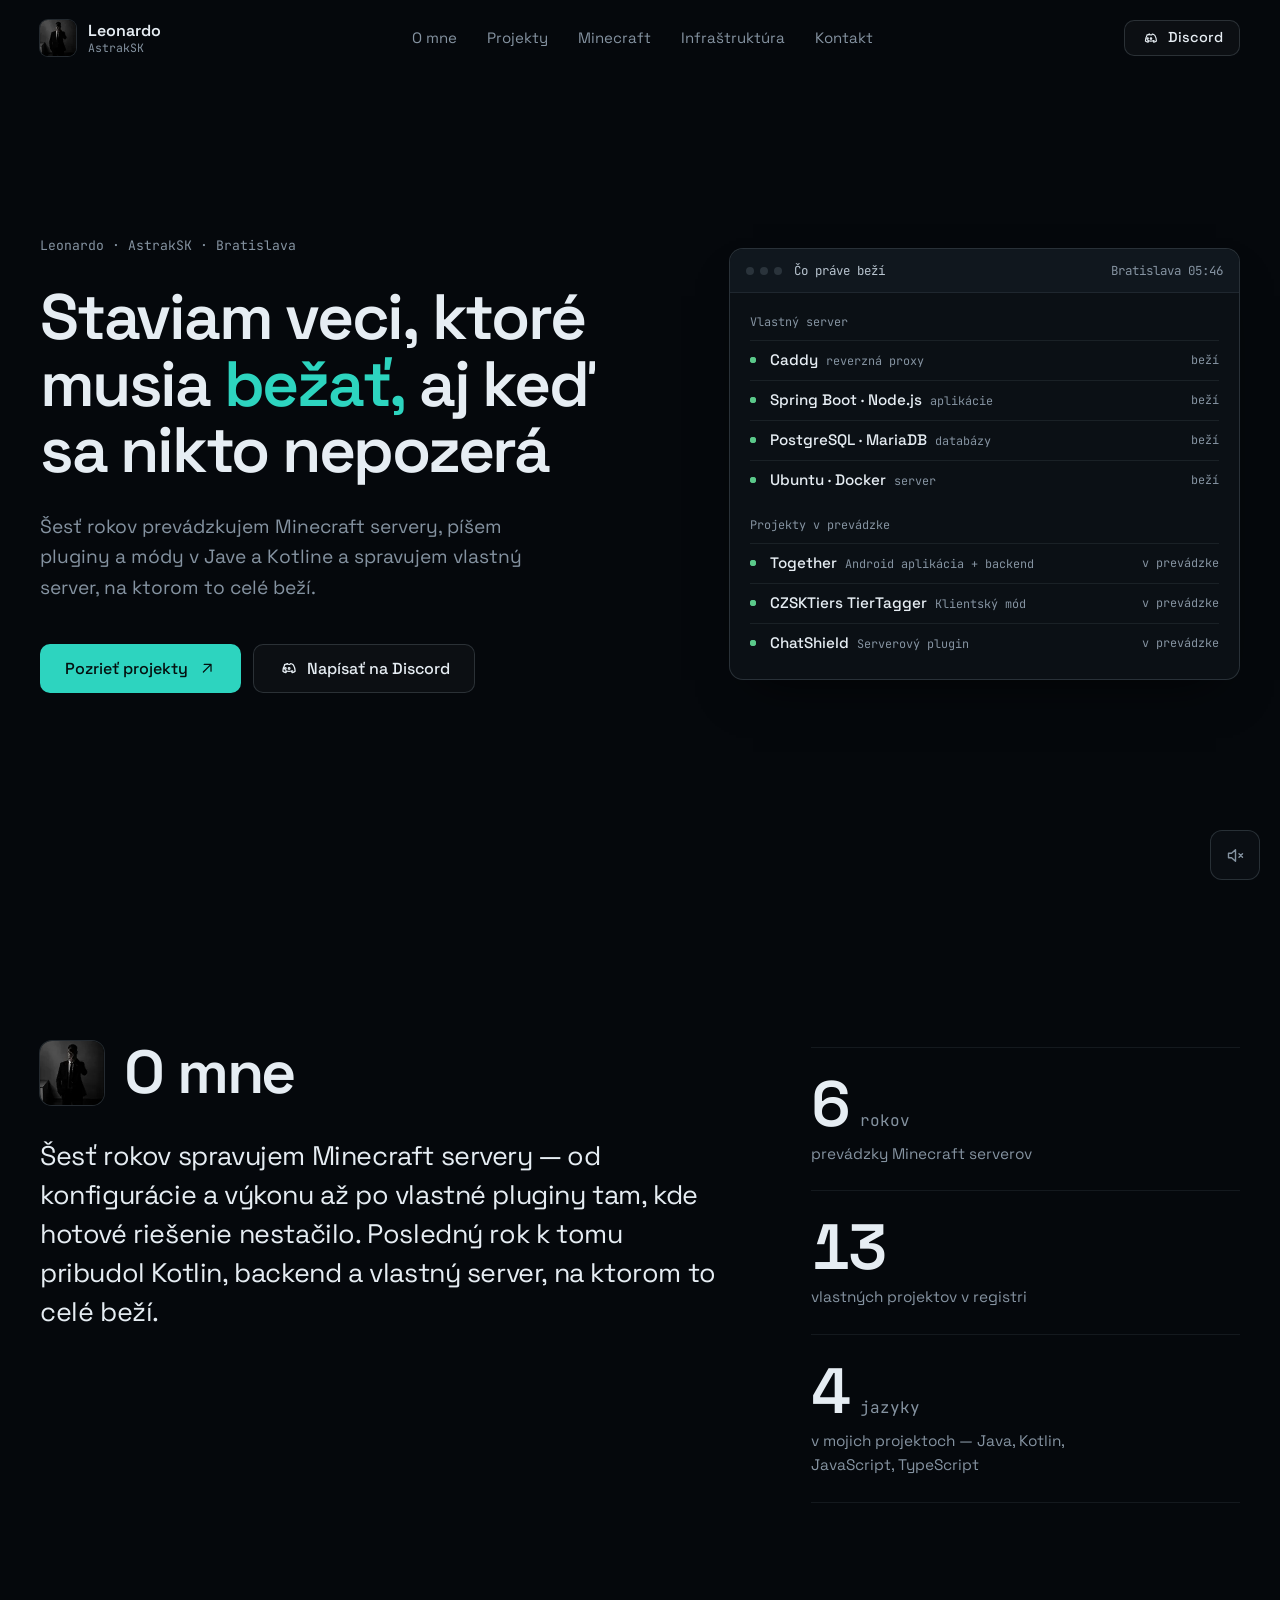
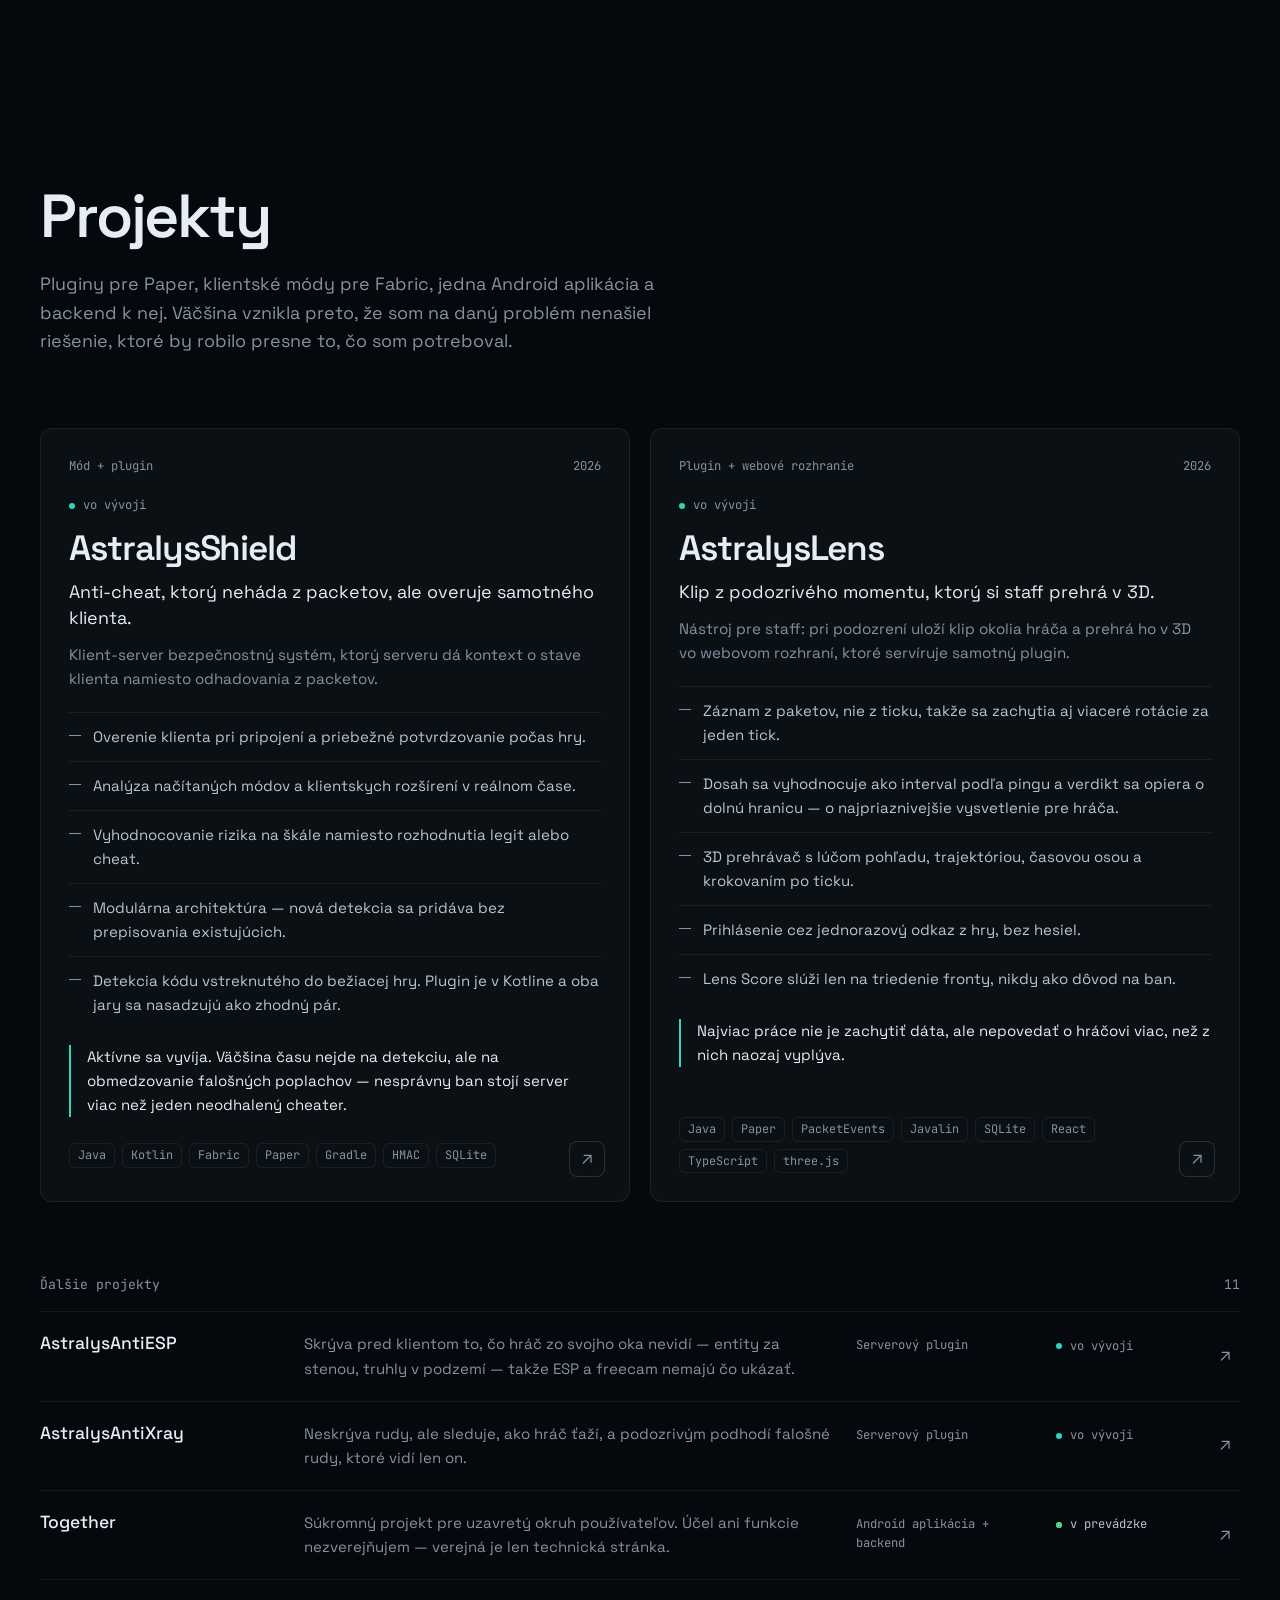
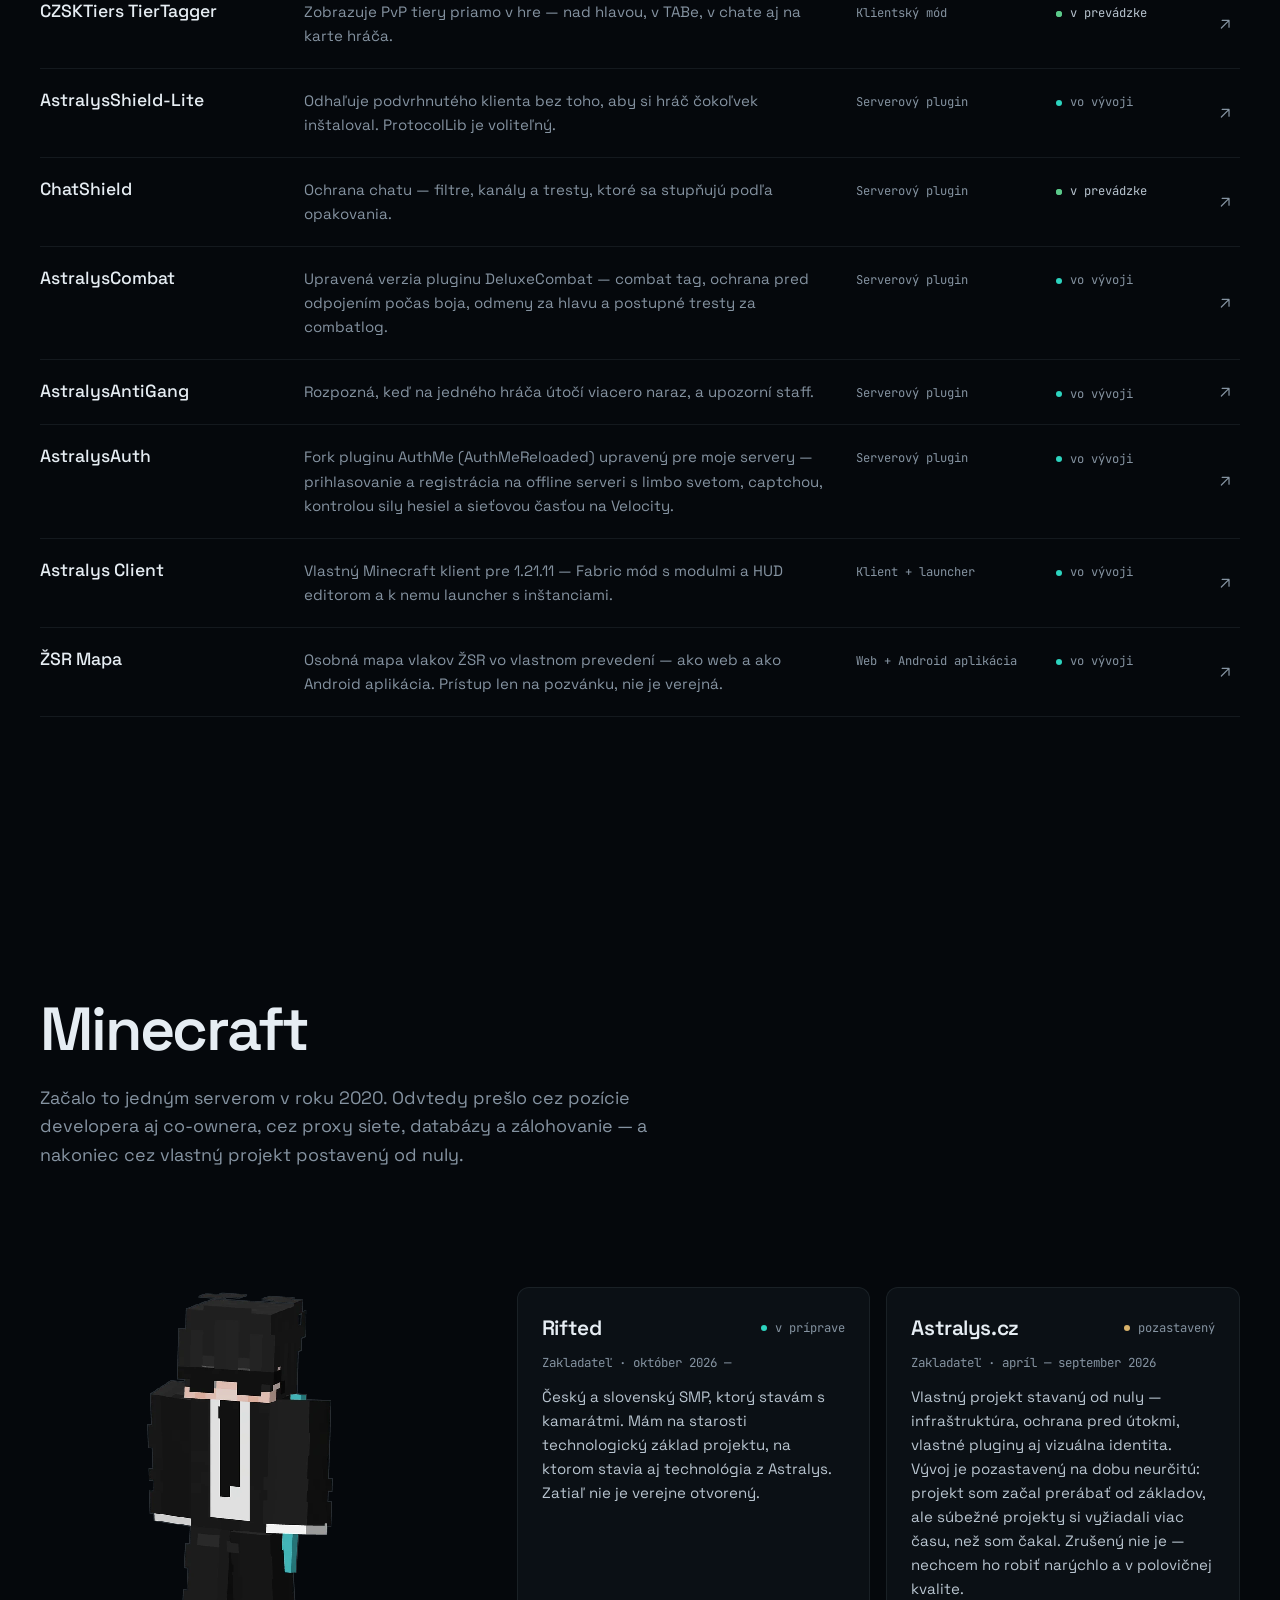
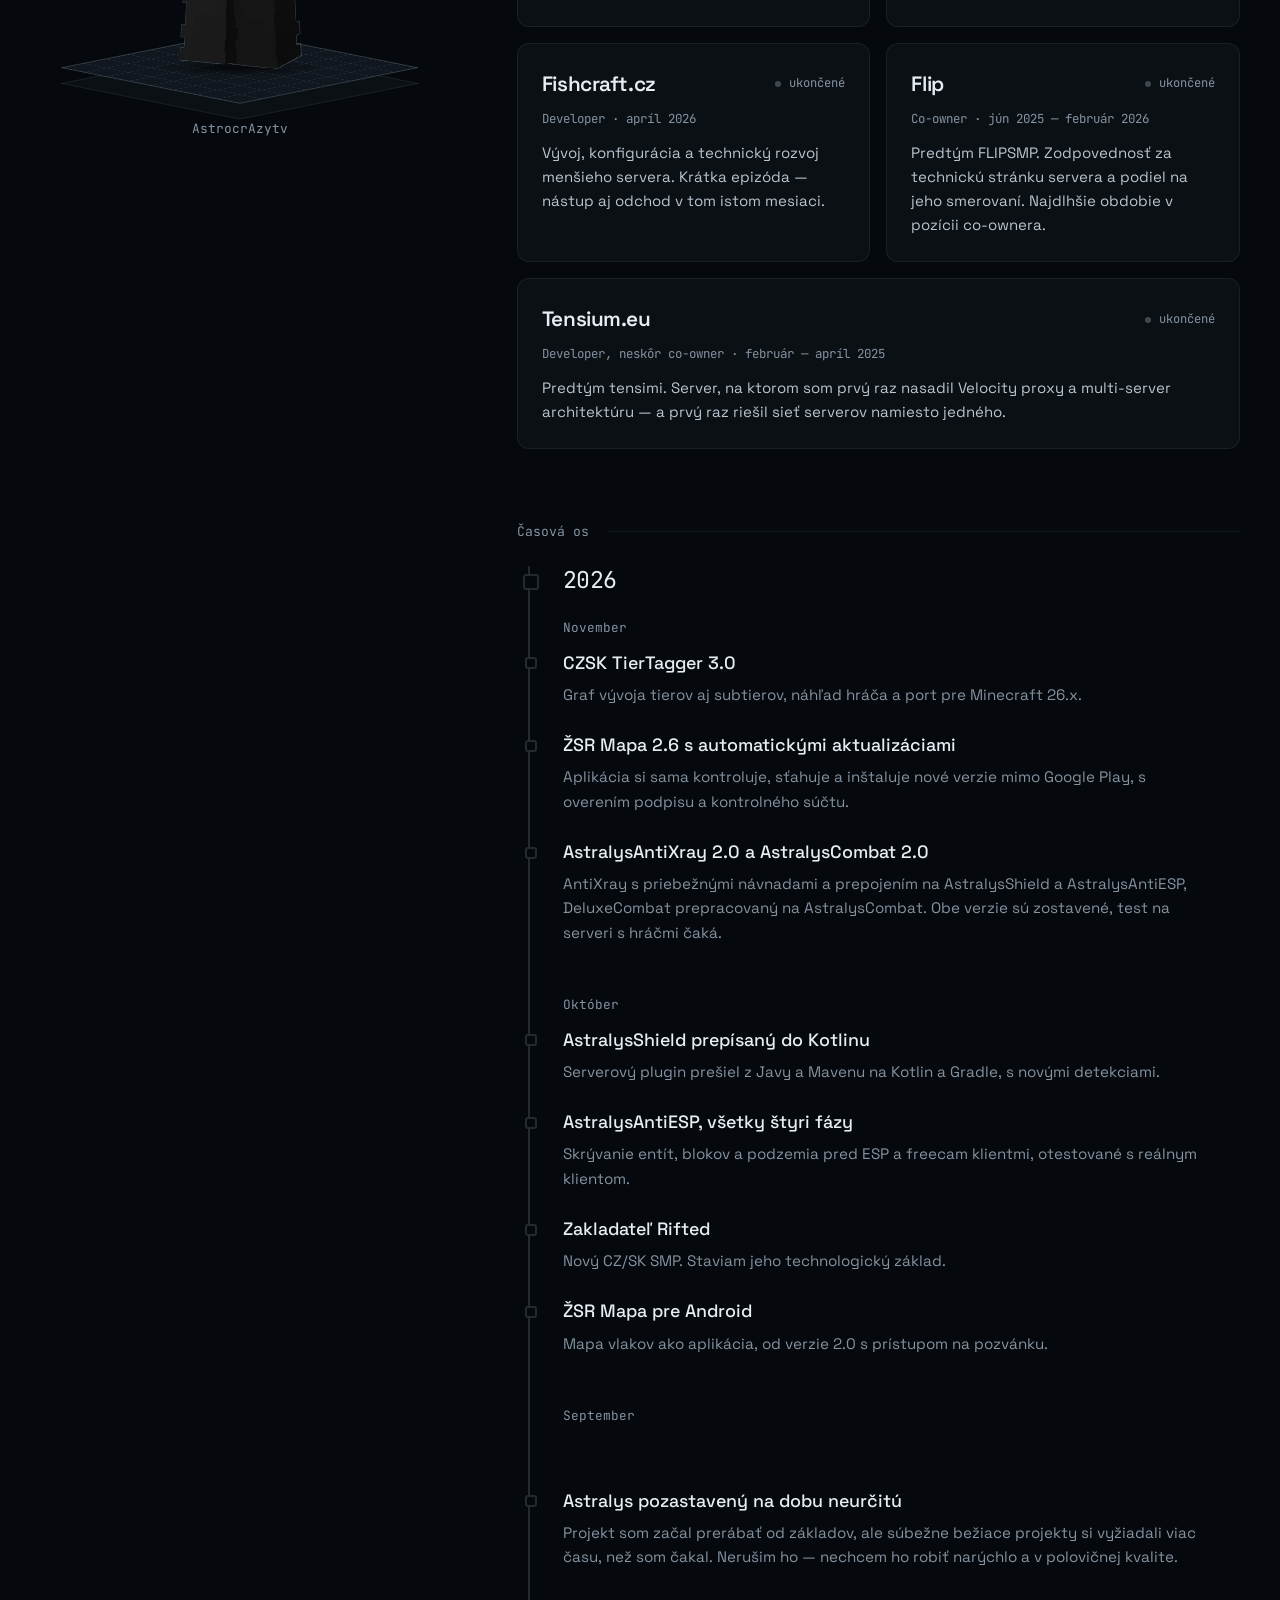
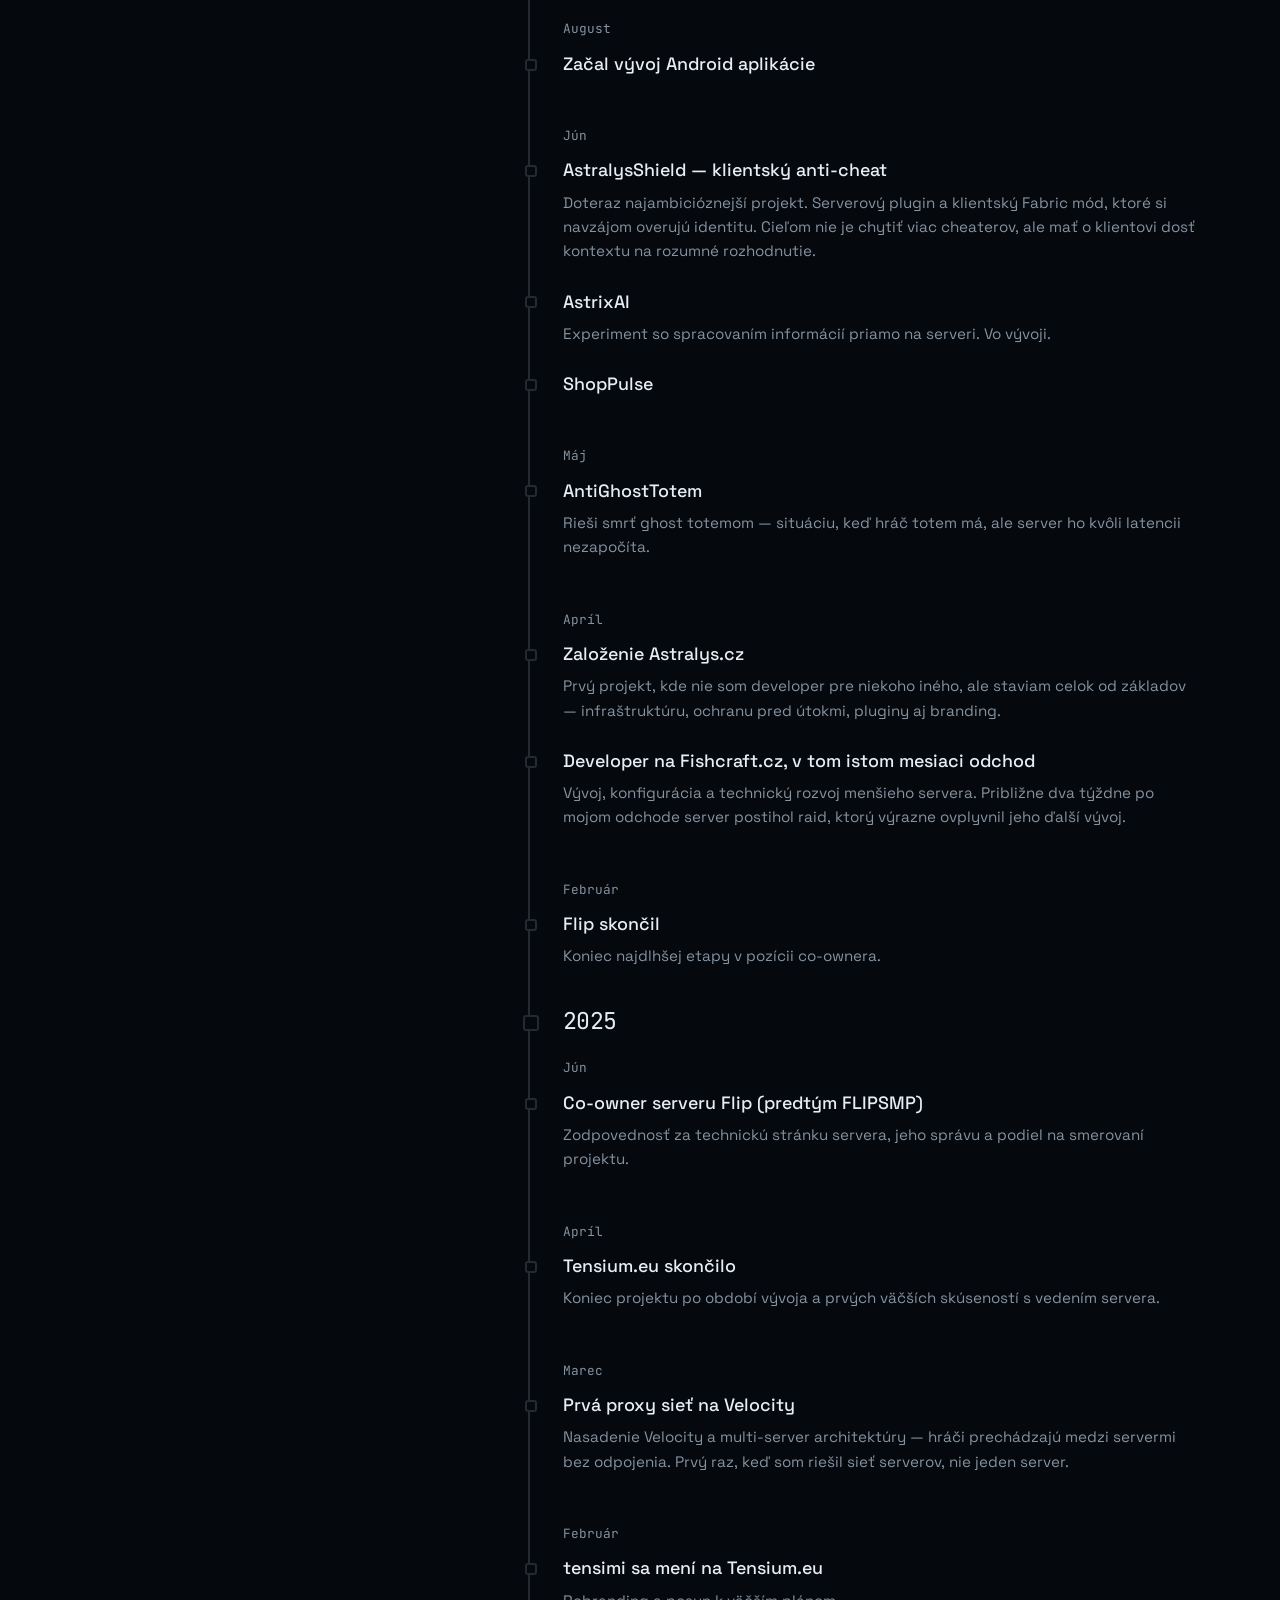
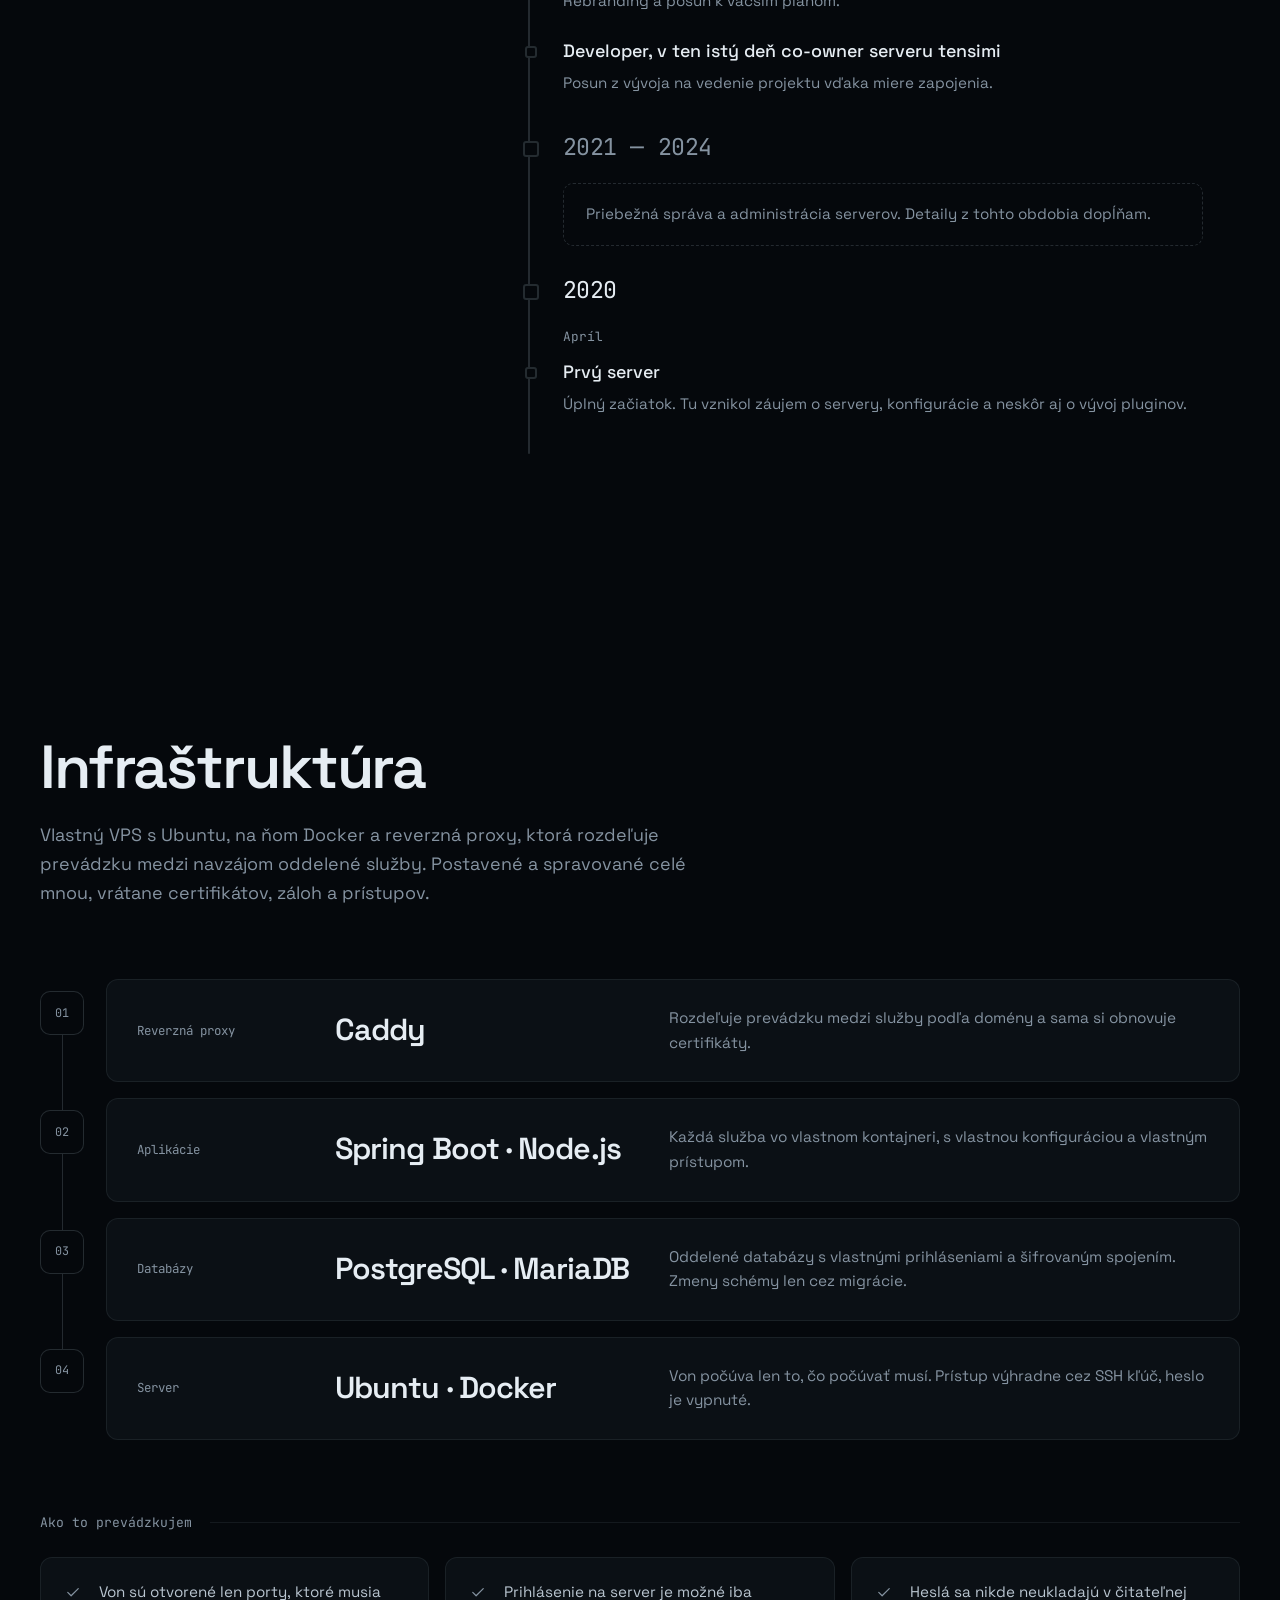
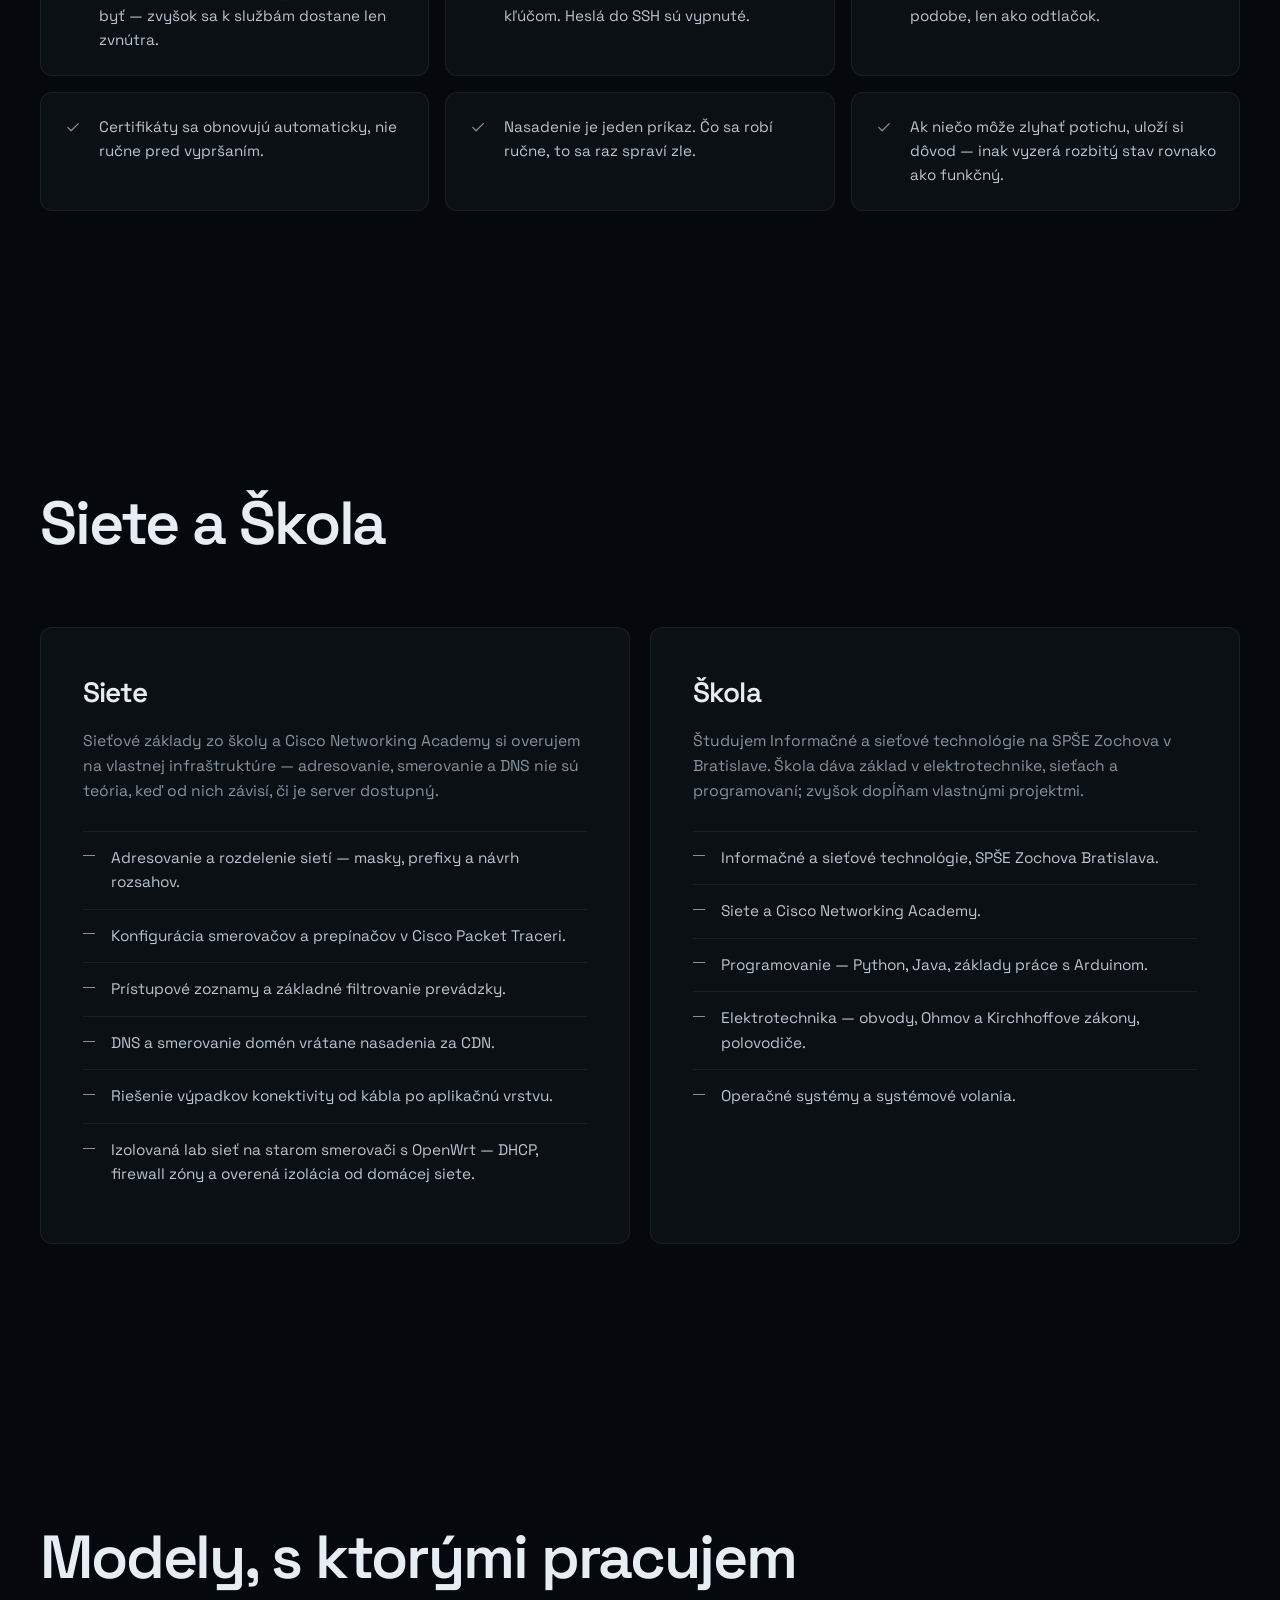
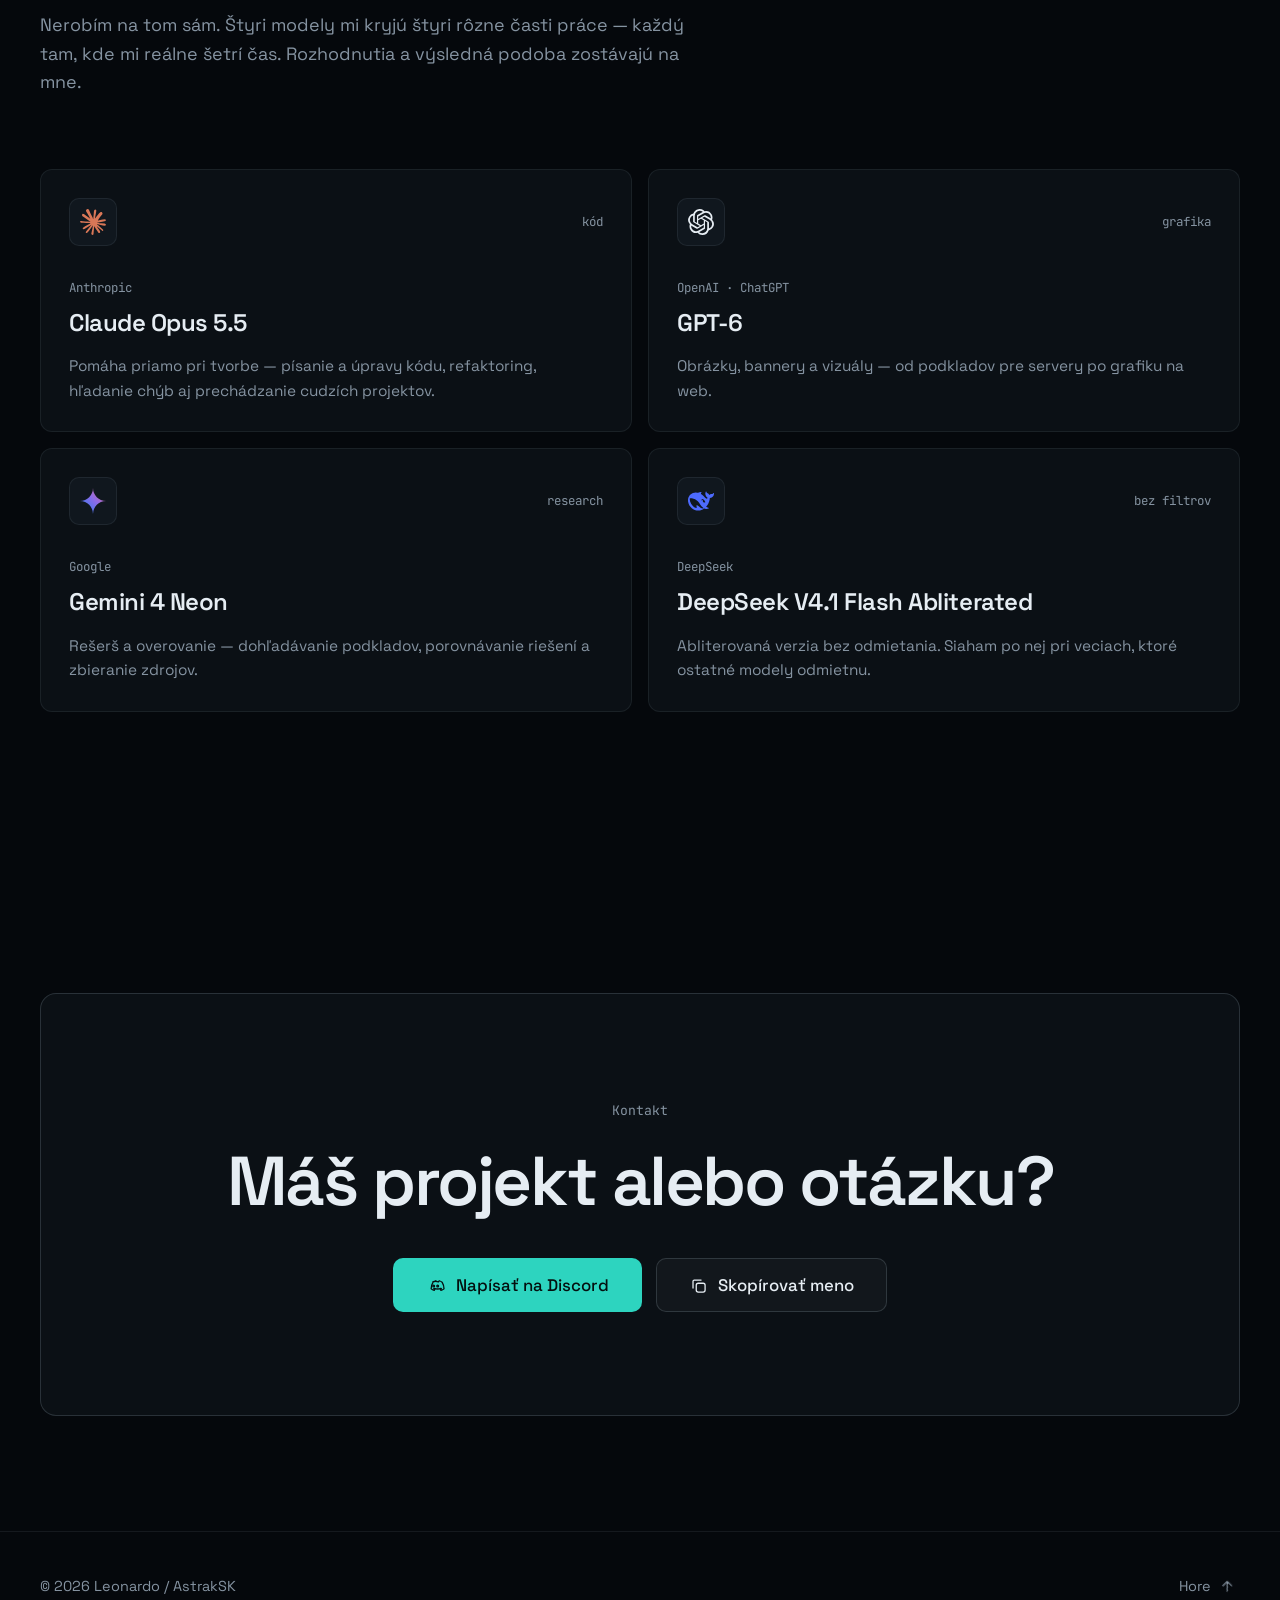
==== commit b3208527: "Sekcia Modely, s ktorými pracujem — štyri modely s logami výrobcov - Claude Opus 5.5, GPT-6, Gemini " ====
--- a/index.html
+++ b/index.html
@@ -40,7 +40,7 @@
     <!-- Pri každom vydaní zvýš ?v= naraz pri style.css a script.js.
          Bez toho môžu vracajúci sa návštevníci dostať nové HTML so starým CSS
          a JS (Pages posiela Cache-Control: max-age=600). Fonty verziu nemajú. -->
-    <link rel="stylesheet" href="style.css?v=25">
+    <link rel="stylesheet" href="style.css?v=26">
 
     <script type="application/ld+json">
     {
@@ -302,9 +302,9 @@
         <section class="section" id="ai" aria-labelledby="aiTitle">
             <div class="container">
                 <header class="section-head">
-                    <h2 class="section-title reveal" id="aiTitle" style="--i:1">AI spoločníci</h2>
+                    <h2 class="section-title reveal" id="aiTitle" style="--i:1">Modely, s ktorými pracujem</h2>
                     <p class="section-lead reveal" style="--i:2">
-                        Nerobím na tom sám. Tri modely mi kryjú tri rôzne časti práce —
+                        Nerobím na tom sám. Štyri modely mi kryjú štyri rôzne časti práce —
                         každý tam, kde mi reálne šetrí čas. Rozhodnutia a výsledná podoba
                         zostávajú na mne.
                     </p>
@@ -360,7 +360,7 @@
         <source src="assets/music.mp3" type="audio/mpeg">
     </audio>
 
-    <script src="script.js?v=25"></script>
+    <script src="script.js?v=26"></script>
 </body>
 
 </html>
--- a/style.css
+++ b/style.css
@@ -1022,18 +1022,22 @@
     background: var(--muted);
 }
 
-.ai-grid { display: grid; grid-template-columns: repeat(3, minmax(0, 1fr)); gap: 16px; }
+.ai-grid { display: grid; grid-template-columns: repeat(2, minmax(0, 1fr)); gap: 16px; }
 .ai-card {
     padding: 28px;
     border: 1px solid var(--line);
     border-radius: var(--r-card);
     background: var(--surface);
 }
-.ai-card header { display: flex; align-items: center; justify-content: space-between; margin-bottom: 40px; }
+.ai-card header { display: flex; align-items: center; justify-content: space-between; margin-bottom: 32px; }
+.ai-logo { display: grid; place-items: center; width: 48px; height: 48px; border: 1px solid var(--line); border-radius: 10px; background: var(--surface-2); color: var(--text); }
+.ai-logo svg { width: 26px; height: 26px; }
+.ai-card .ai-maker { margin: 0 0 6px; font-family: var(--font-label); font-size: .78rem; color: var(--muted); }
 .ai-index,
 .ai-role { font-family: var(--font-label); font-size: .78rem; color: var(--muted); }
-.ai-card h3 { font-weight: 600; font-size: 1.7rem; letter-spacing: -.03em; }
-.ai-card p { margin-top: 12px; font-size: .96rem; color: var(--muted); }
+.ai-card h3 { font-weight: 600; font-size: 1.5rem; letter-spacing: -.02em; }
+.ai-card h3 + p { margin-top: 12px; }
+.ai-card p { font-size: .96rem; color: var(--muted); }
 
 /* ---------- kontakt ---------- */
 
@@ -1250,7 +1254,7 @@
     .about-grid,
     .duo { grid-template-columns: 1fr; }
     .ai-grid { grid-template-columns: 1fr; }
-    .ai-card header { margin-bottom: 24px; }
+    .ai-card header { margin-bottom: 20px; }
 
     .mc-grid { grid-template-columns: 1fr; gap: 24px; }
     .mc-side { position: static; }
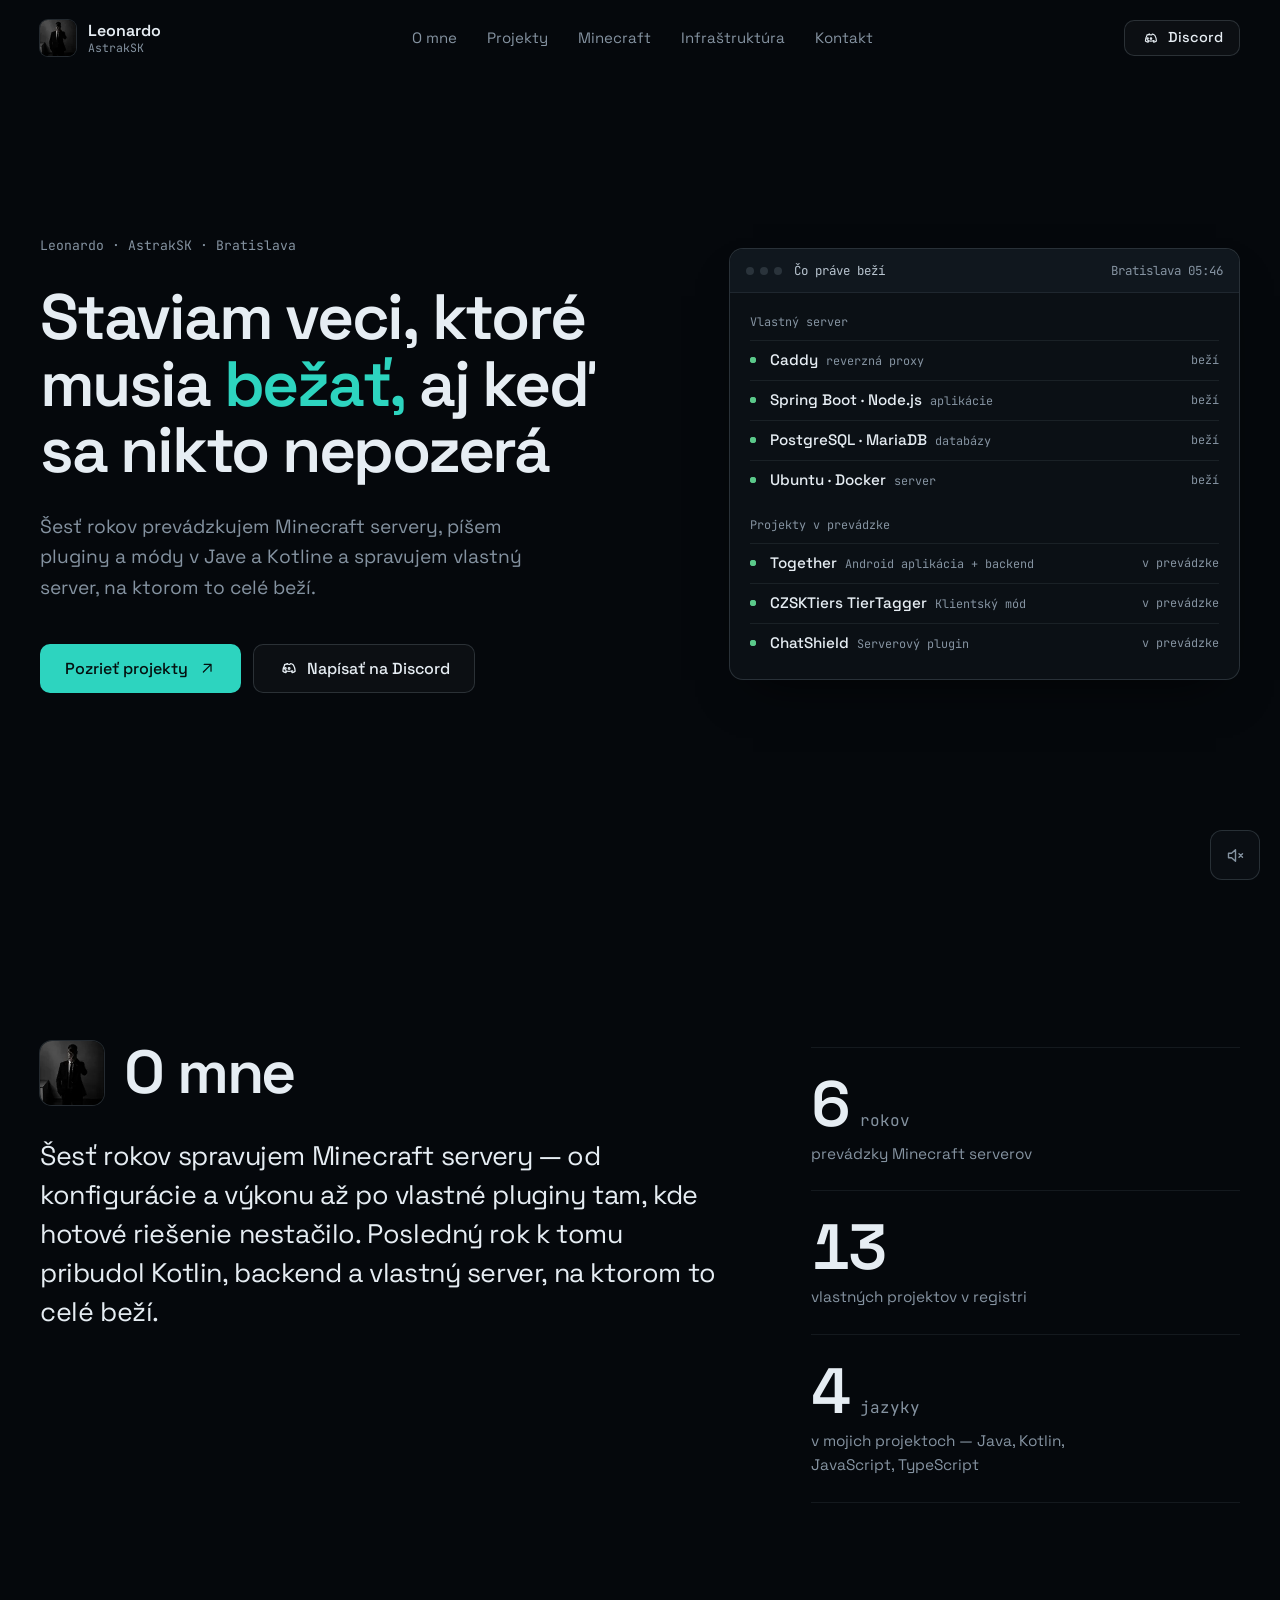
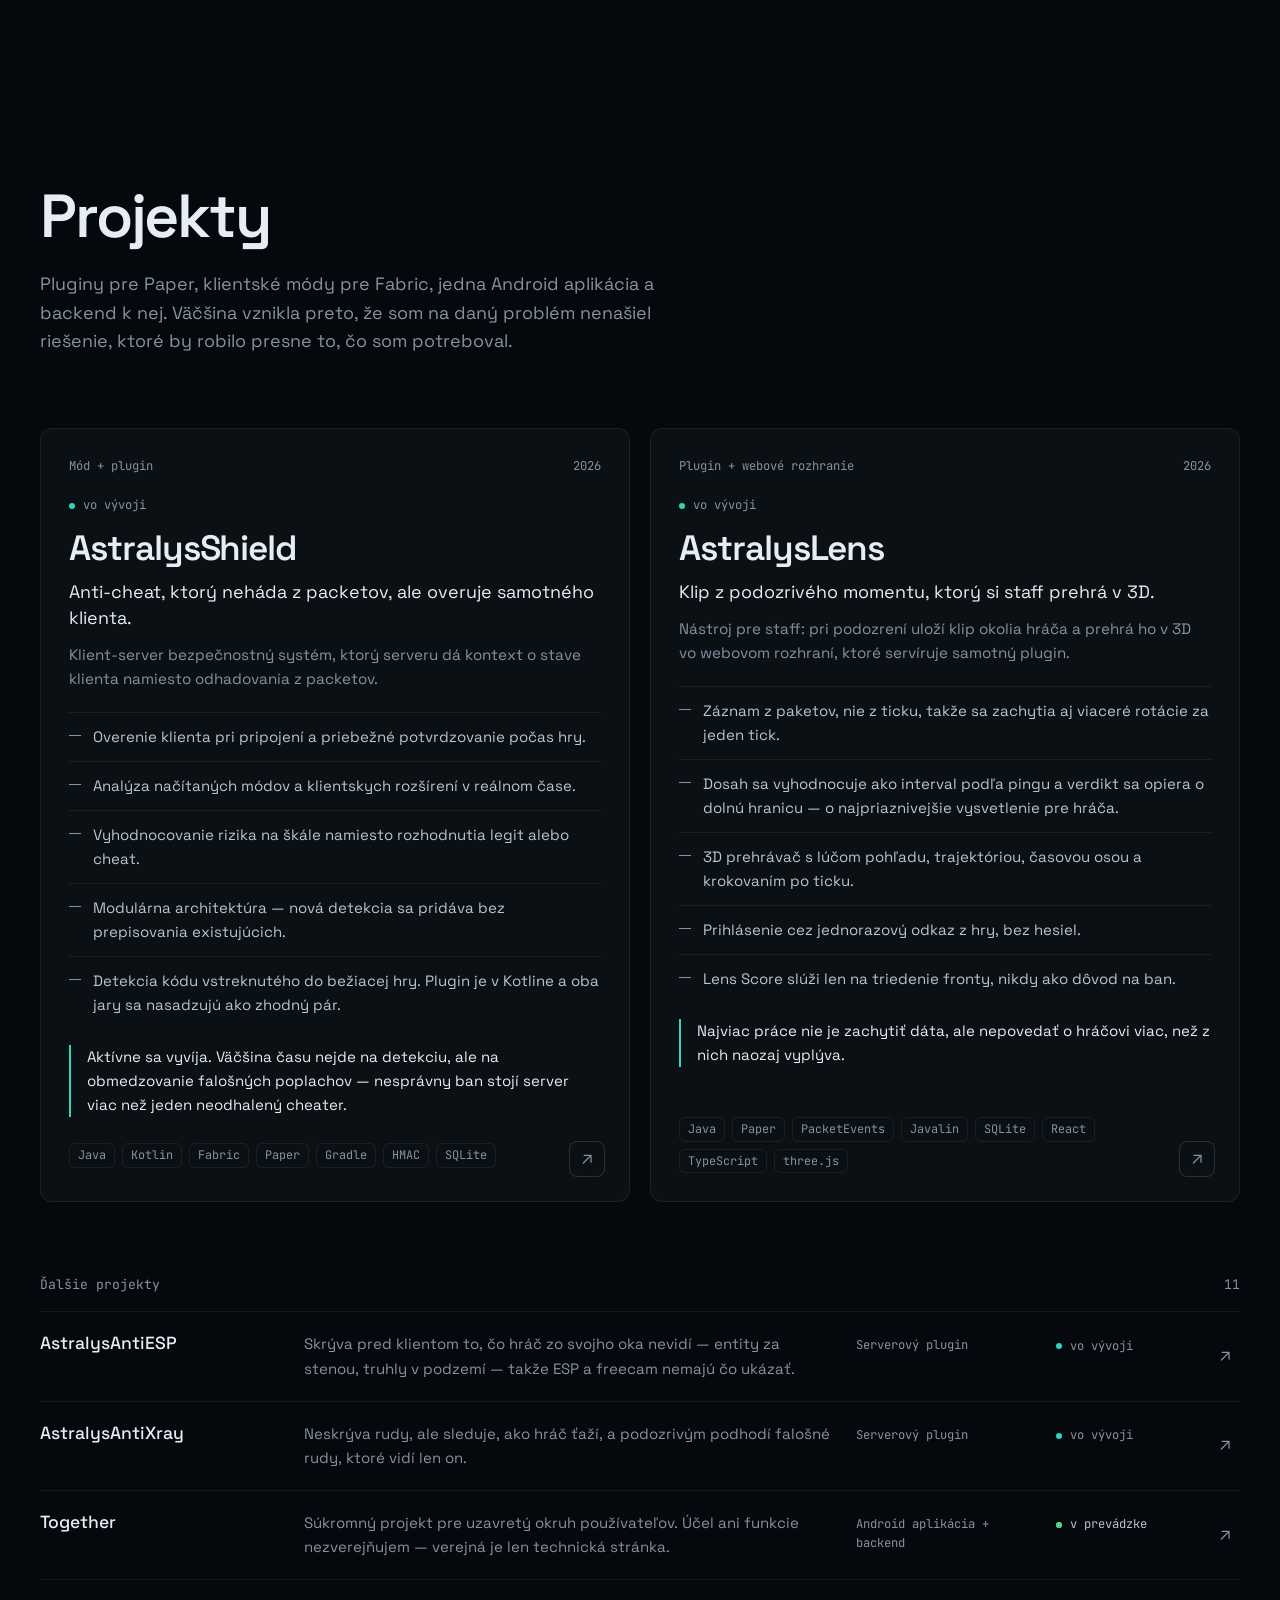
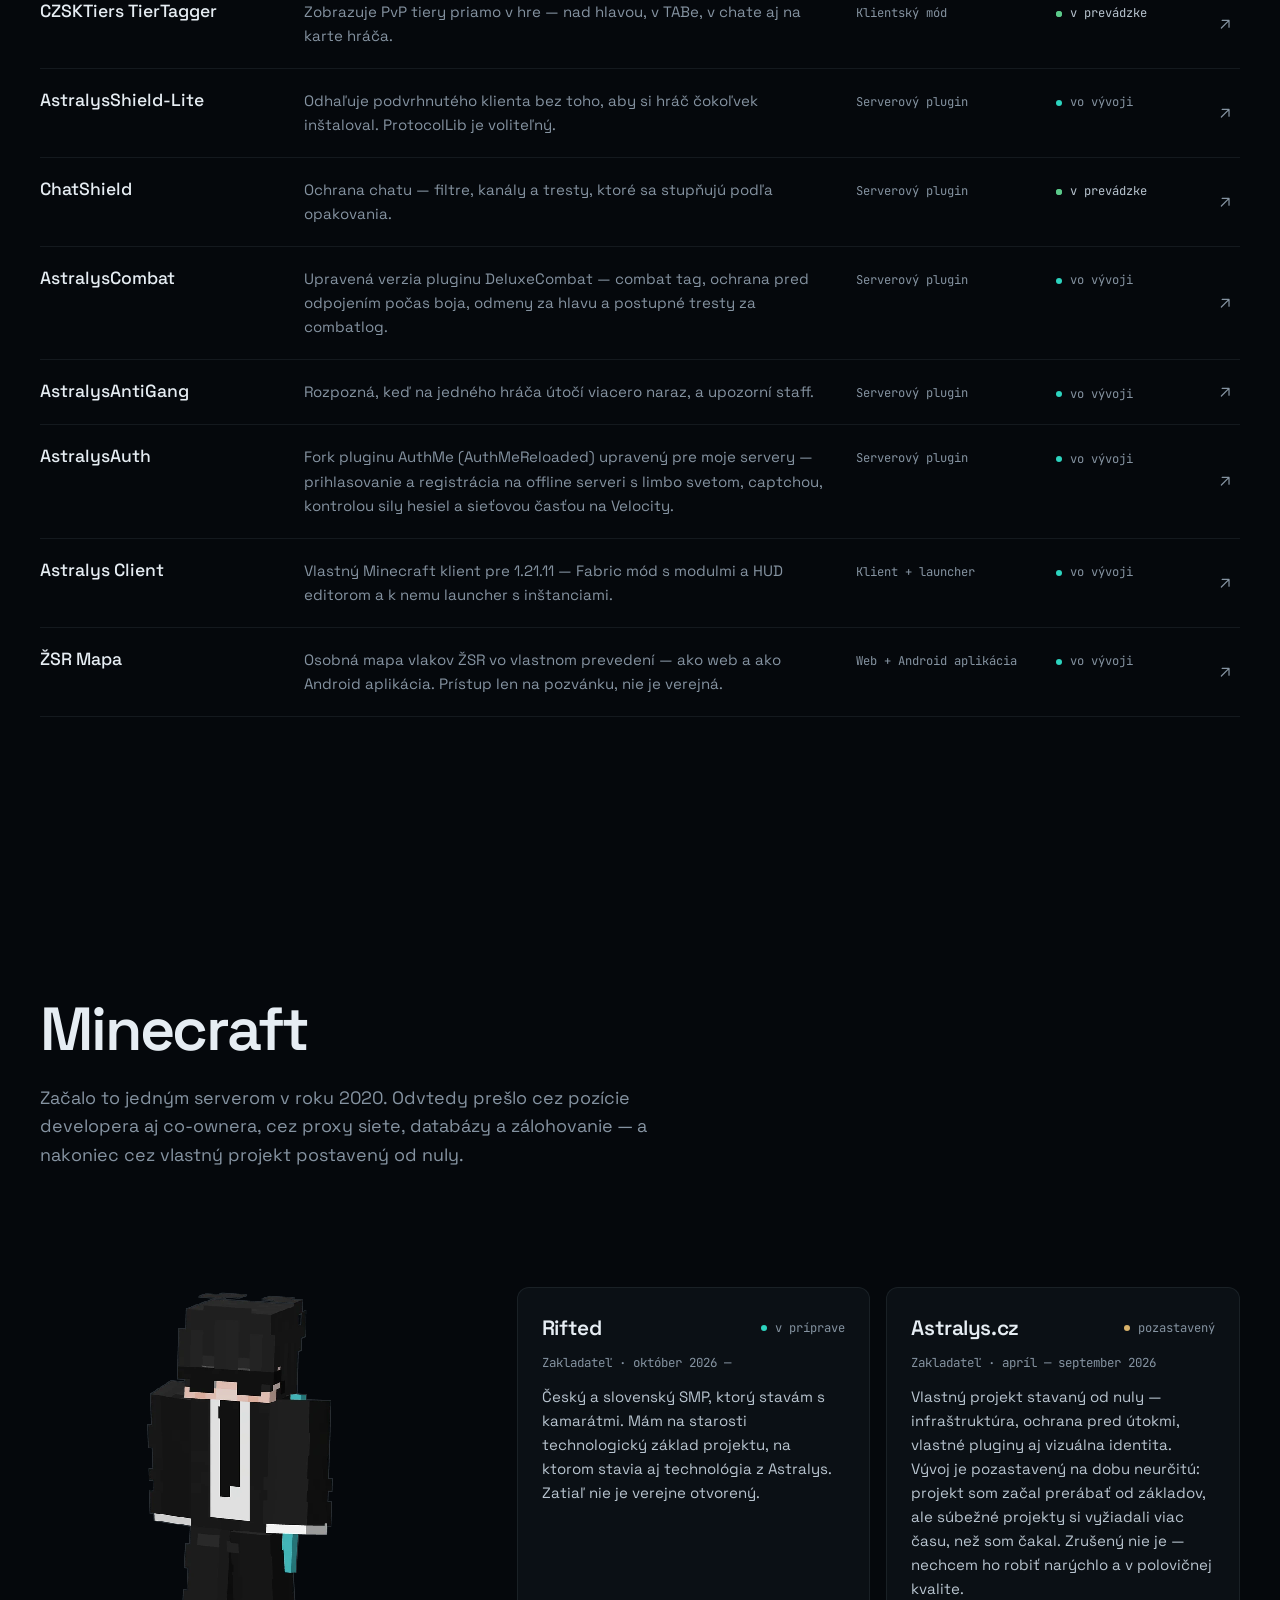
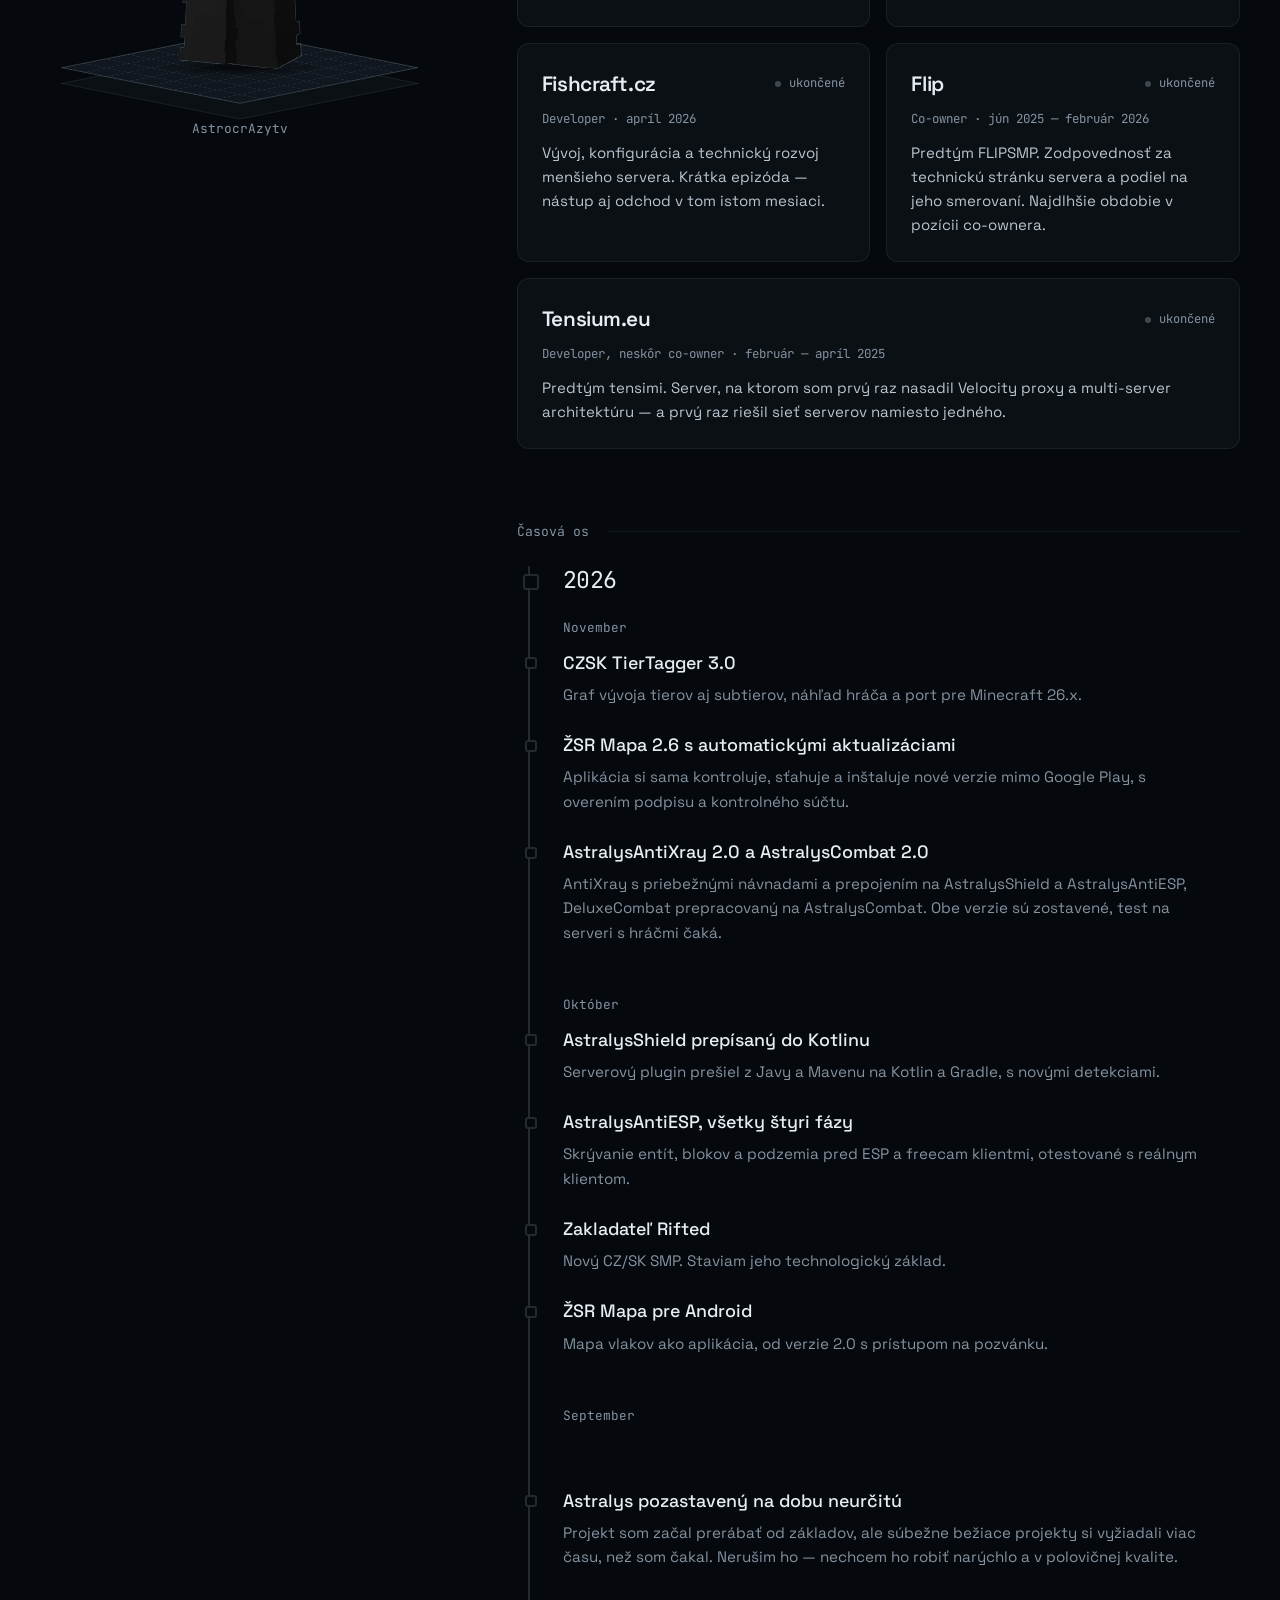
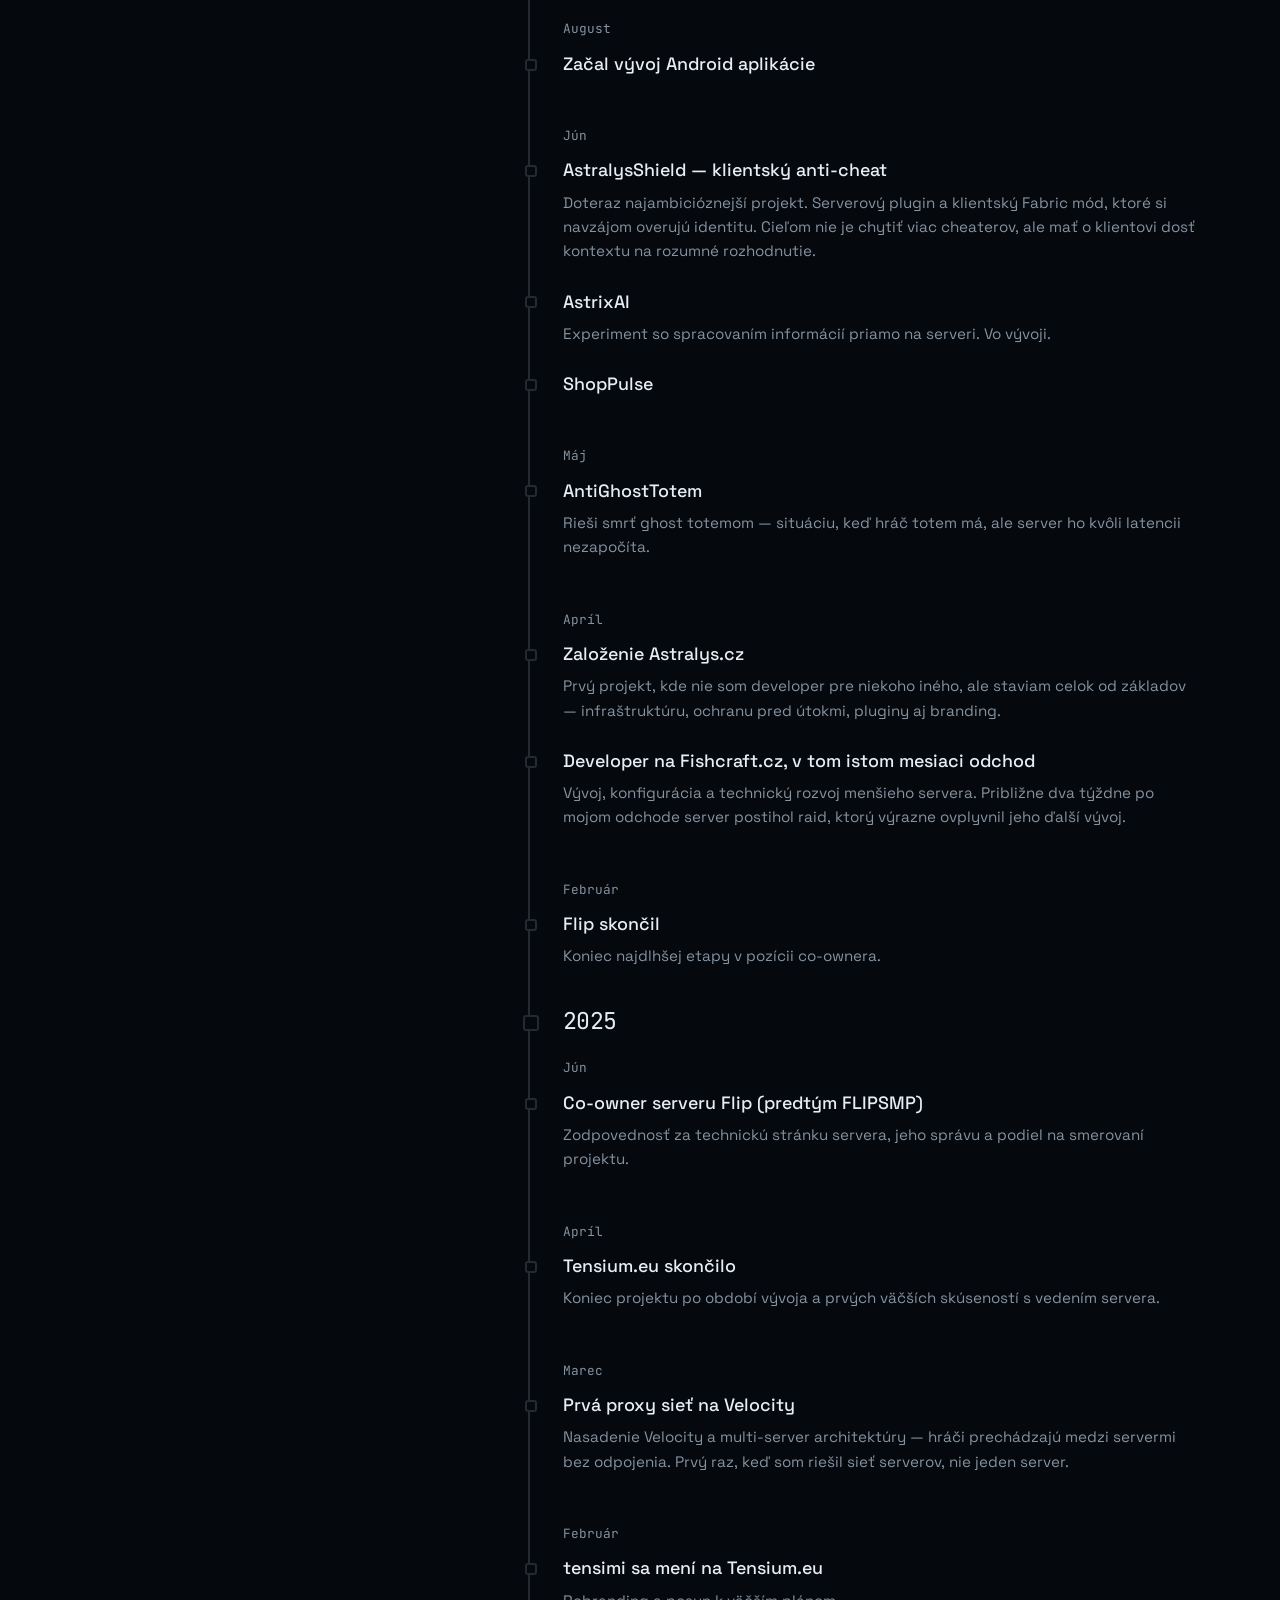
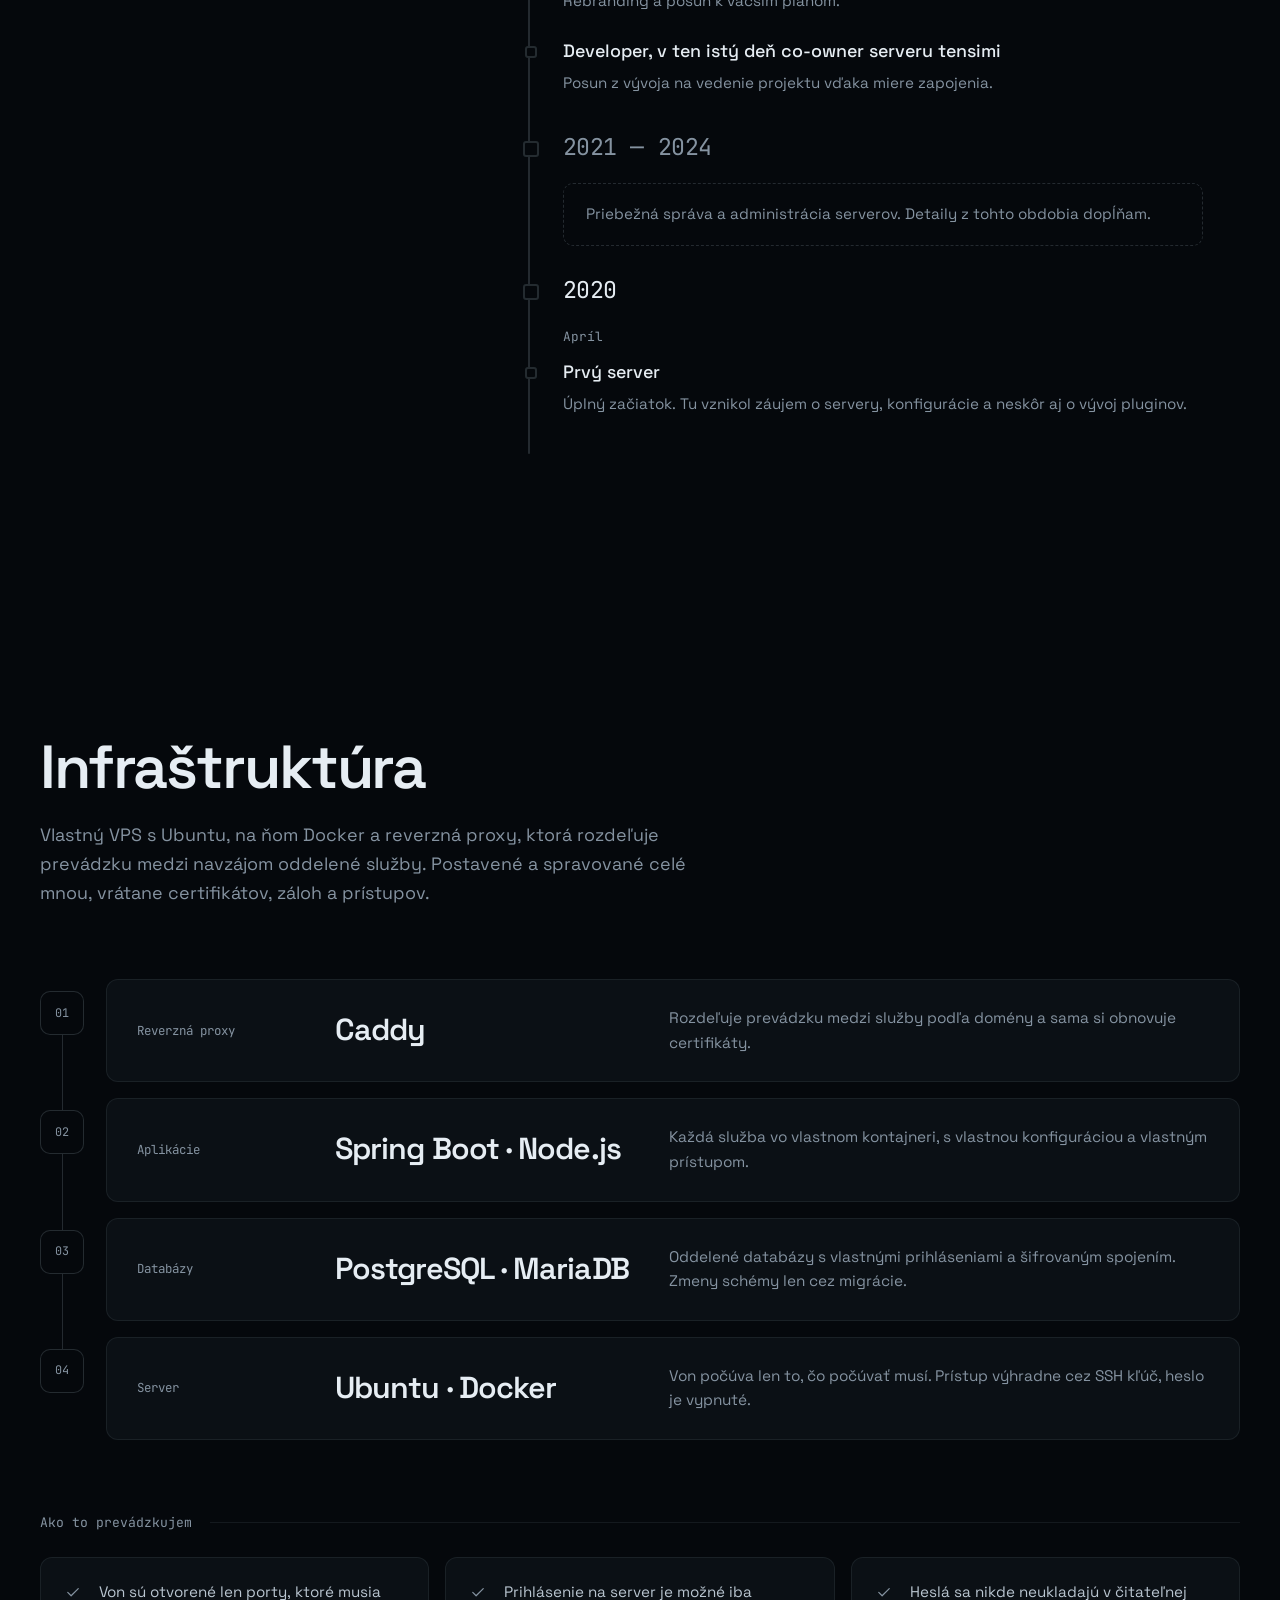
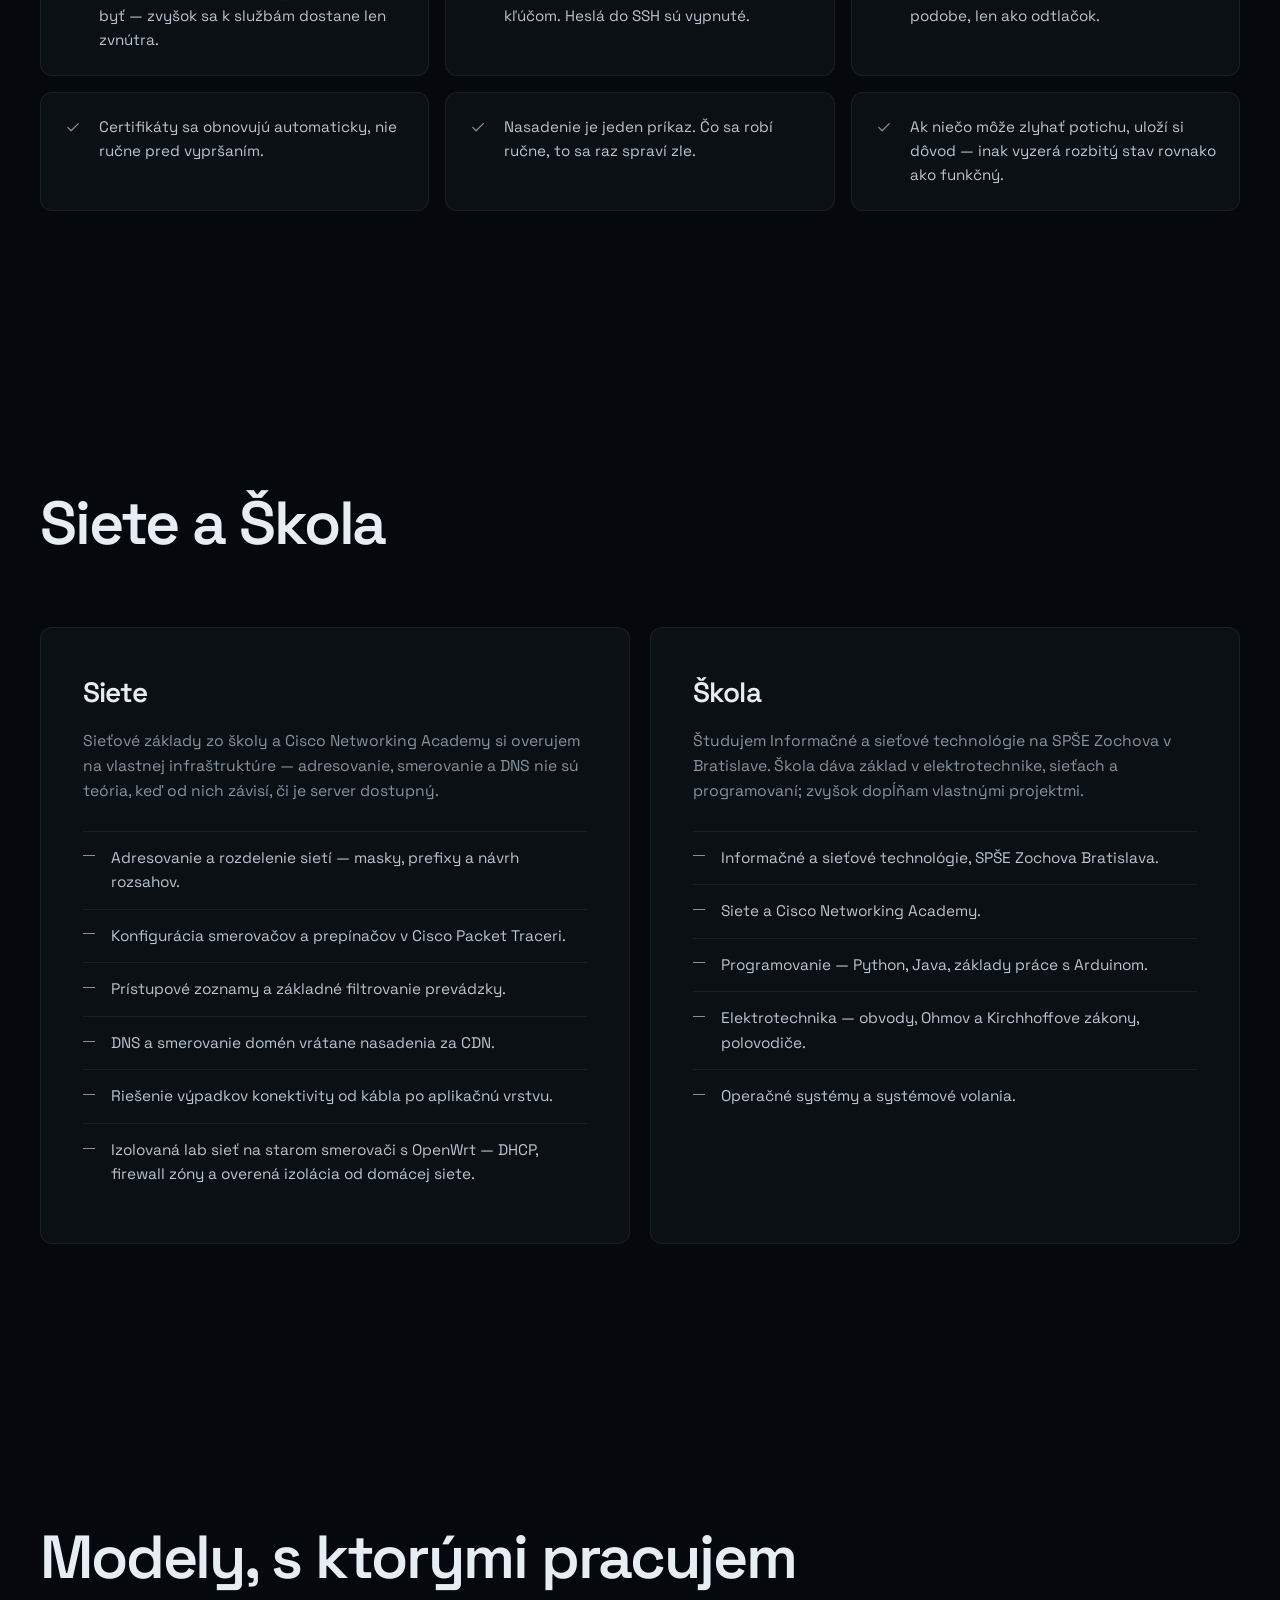
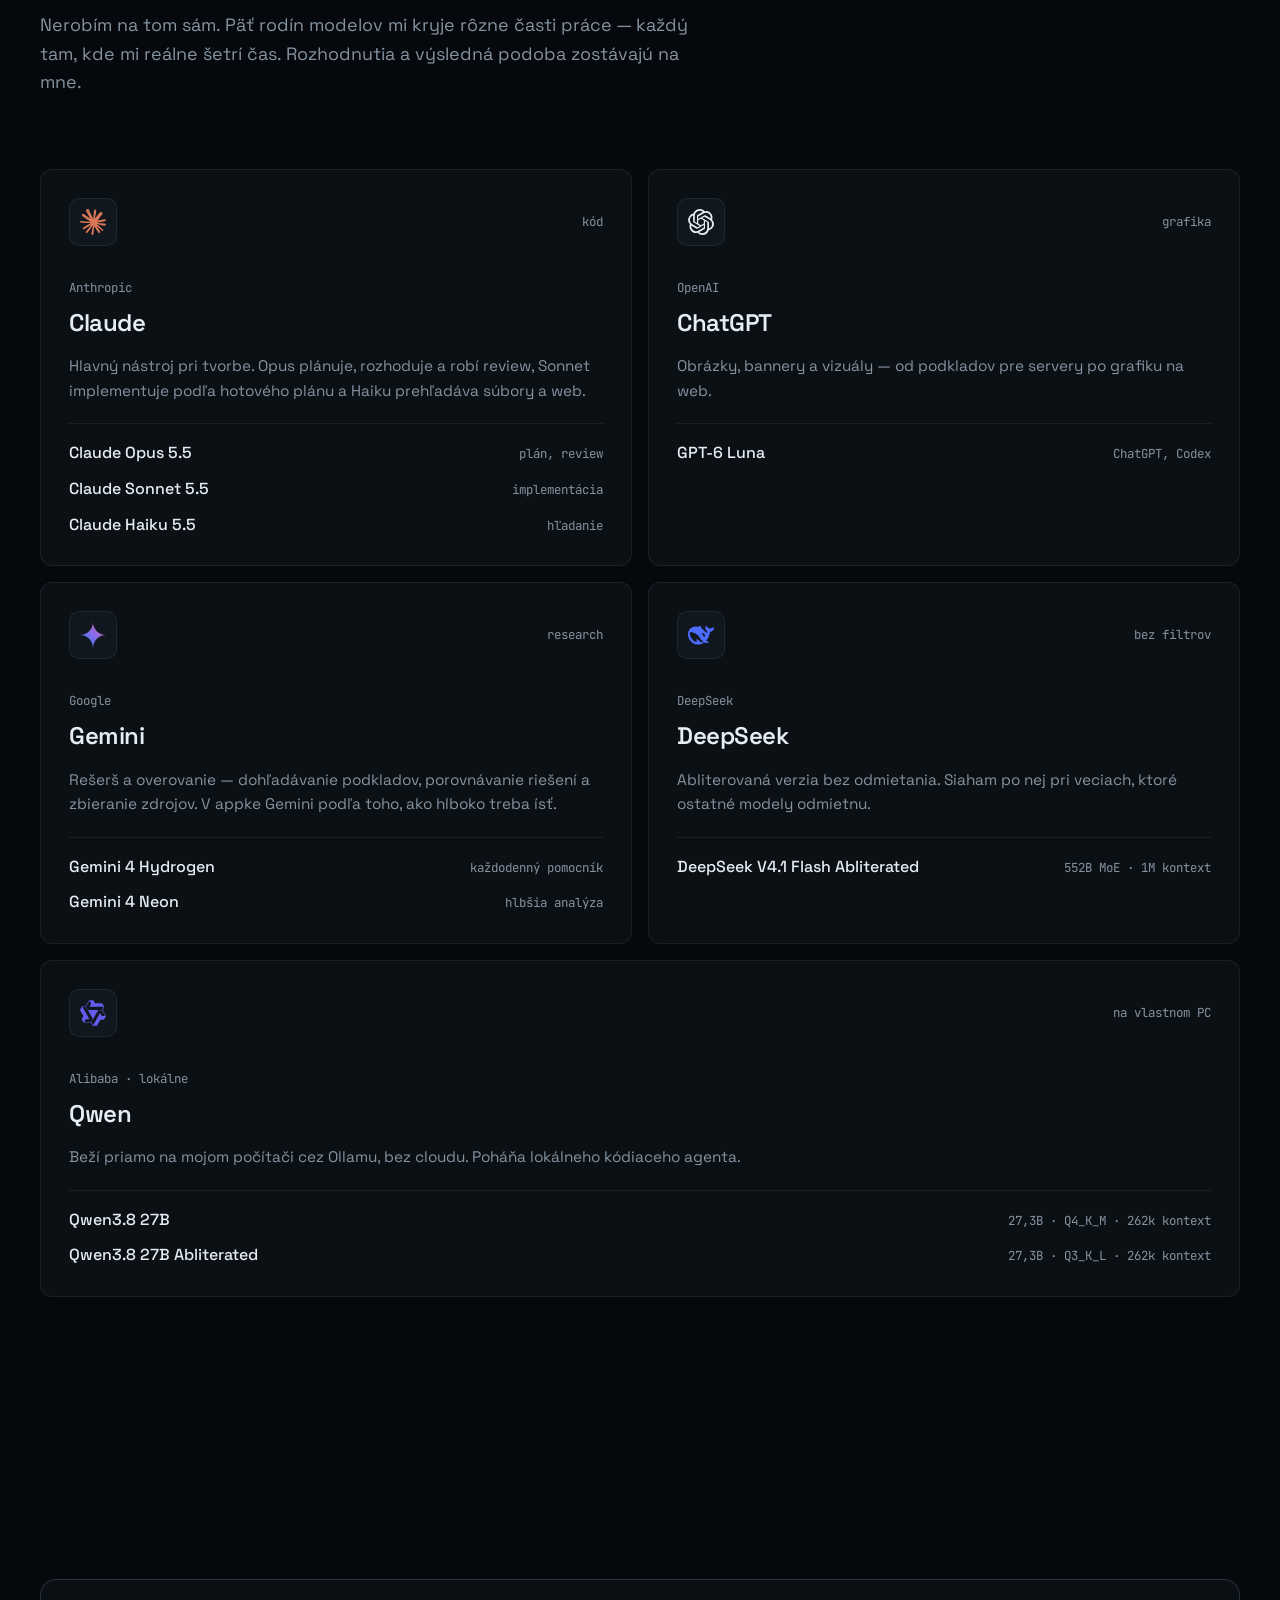
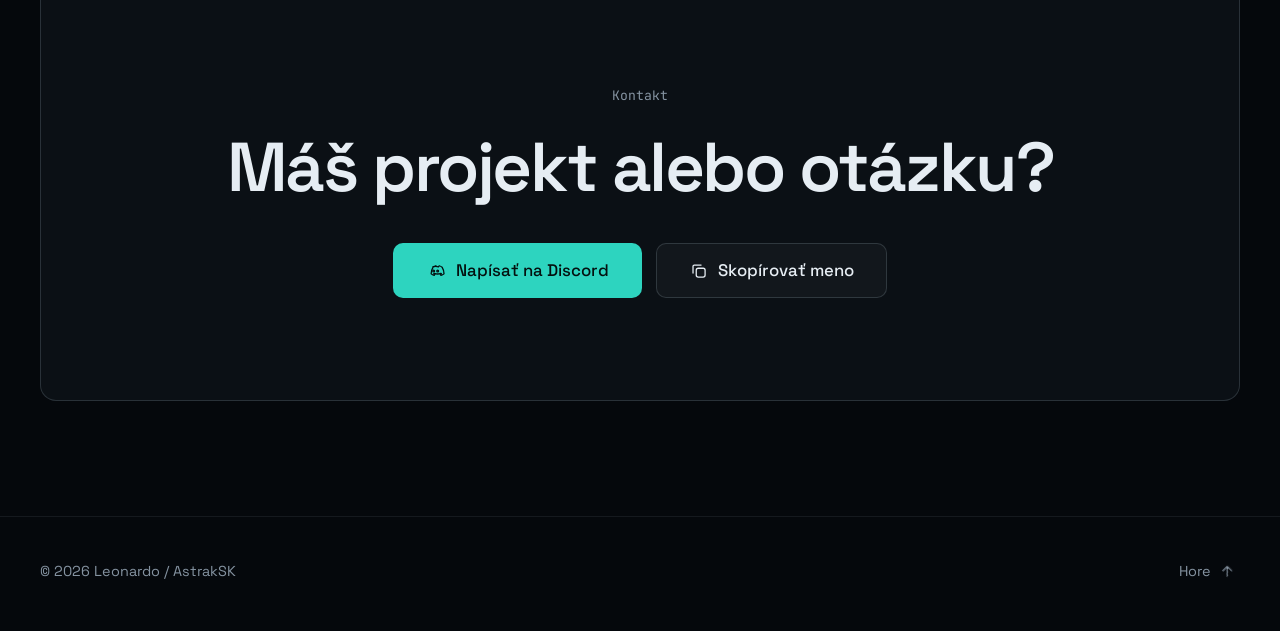
==== commit 10494929: "Modely: päť rodín so zoznamom modelov a parametrami - Claude (Opus, Sonnet, Haiku 5.5), GPT-6 Luna, " ====
--- a/index.html
+++ b/index.html
@@ -40,7 +40,7 @@
     <!-- Pri každom vydaní zvýš ?v= naraz pri style.css a script.js.
          Bez toho môžu vracajúci sa návštevníci dostať nové HTML so starým CSS
          a JS (Pages posiela Cache-Control: max-age=600). Fonty verziu nemajú. -->
-    <link rel="stylesheet" href="style.css?v=26">
+    <link rel="stylesheet" href="style.css?v=27">
 
     <script type="application/ld+json">
     {
@@ -304,7 +304,7 @@
                 <header class="section-head">
                     <h2 class="section-title reveal" id="aiTitle" style="--i:1">Modely, s ktorými pracujem</h2>
                     <p class="section-lead reveal" style="--i:2">
-                        Nerobím na tom sám. Štyri modely mi kryjú štyri rôzne časti práce —
+                        Nerobím na tom sám. Päť rodín modelov mi kryje rôzne časti práce —
                         každý tam, kde mi reálne šetrí čas. Rozhodnutia a výsledná podoba
                         zostávajú na mne.
                     </p>
@@ -360,7 +360,7 @@
         <source src="assets/music.mp3" type="audio/mpeg">
     </audio>
 
-    <script src="script.js?v=26"></script>
+    <script src="script.js?v=27"></script>
 </body>
 
 </html>
--- a/style.css
+++ b/style.css
@@ -1037,6 +1037,11 @@
 .ai-role { font-family: var(--font-label); font-size: .78rem; color: var(--muted); }
 .ai-card h3 { font-weight: 600; font-size: 1.5rem; letter-spacing: -.02em; }
 .ai-card h3 + p { margin-top: 12px; }
+.ai-card:last-child:nth-child(odd) { grid-column: 1 / -1; }
+.ai-models { margin: 20px 0 0; padding: 16px 0 0; list-style: none; border-top: 1px solid var(--line); display: grid; gap: 10px; }
+.ai-models li { display: flex; flex-wrap: wrap; align-items: baseline; justify-content: space-between; gap: 4px 16px; }
+.ai-models span { color: var(--text); font-weight: 500; }
+.ai-models small { font-family: var(--font-label); font-size: .78rem; color: var(--muted); font-variant-numeric: tabular-nums; }
 .ai-card p { font-size: .96rem; color: var(--muted); }
 
 /* ---------- kontakt ---------- */
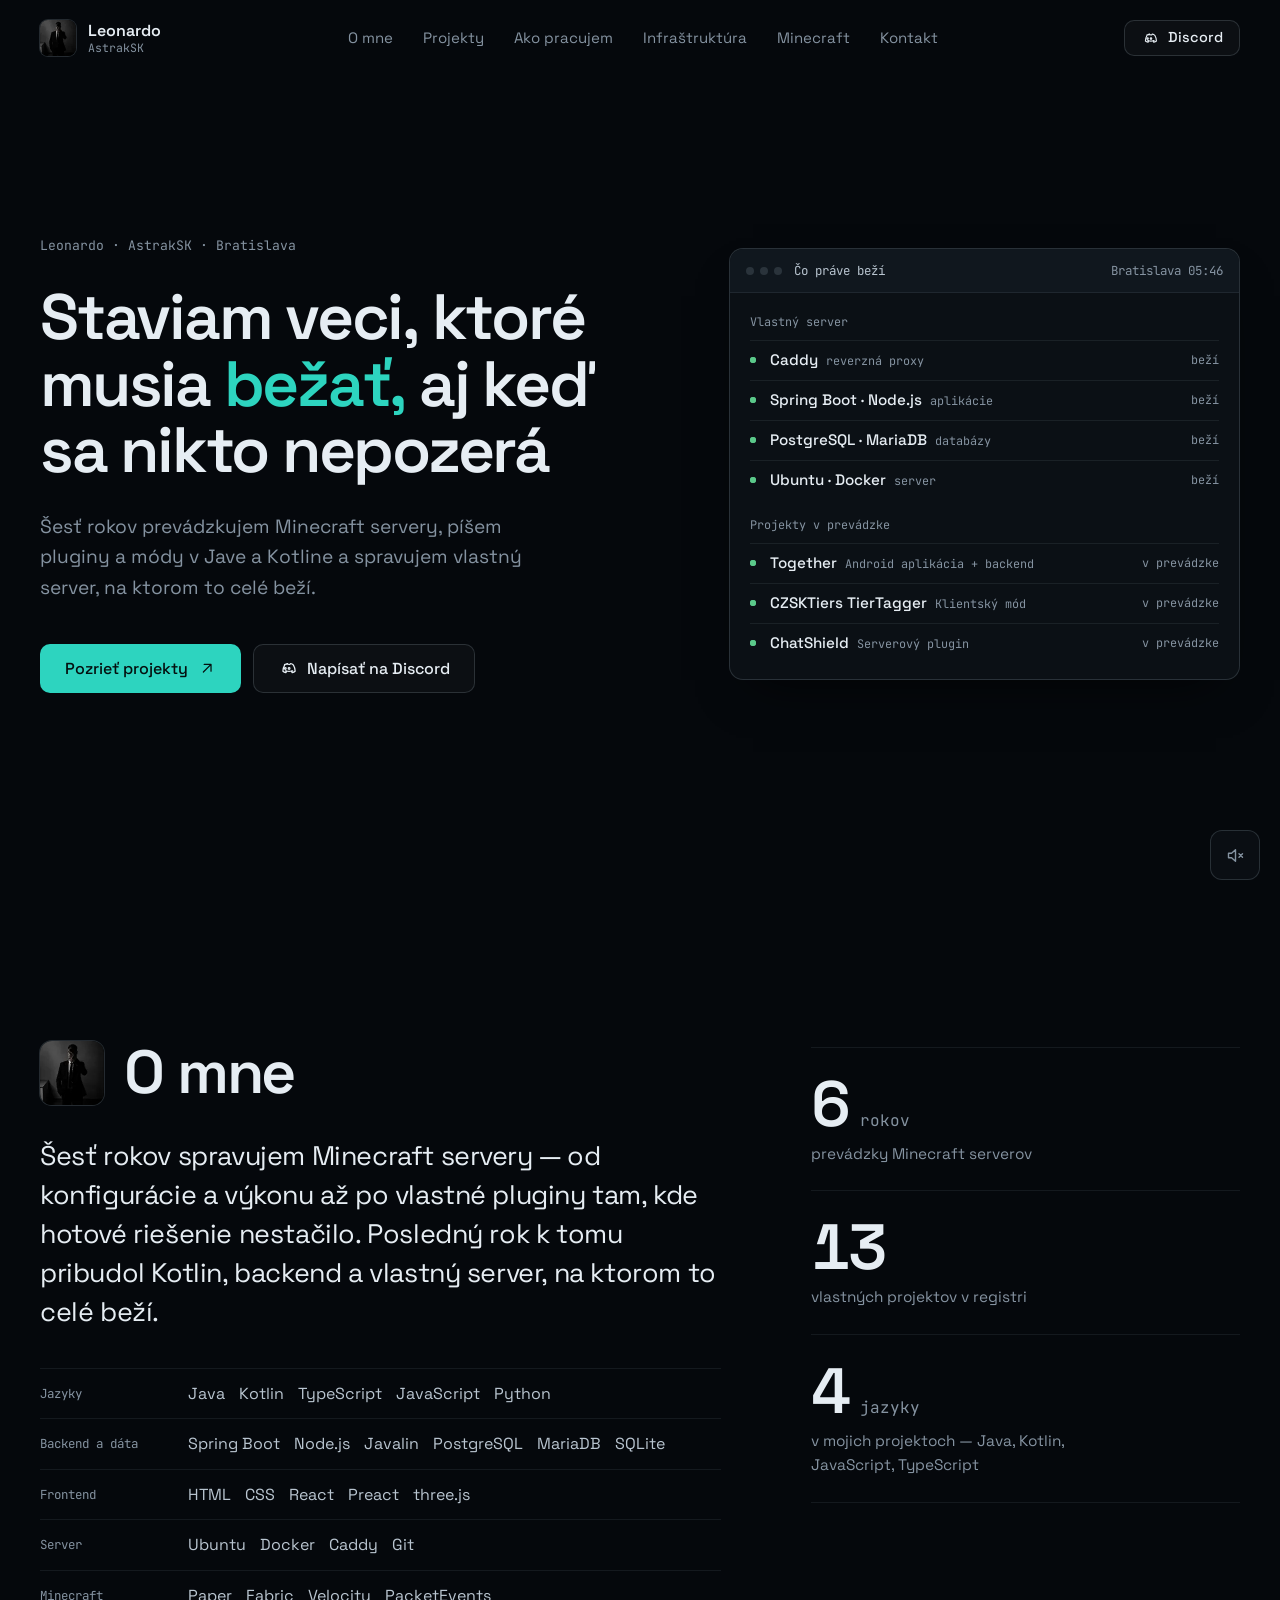
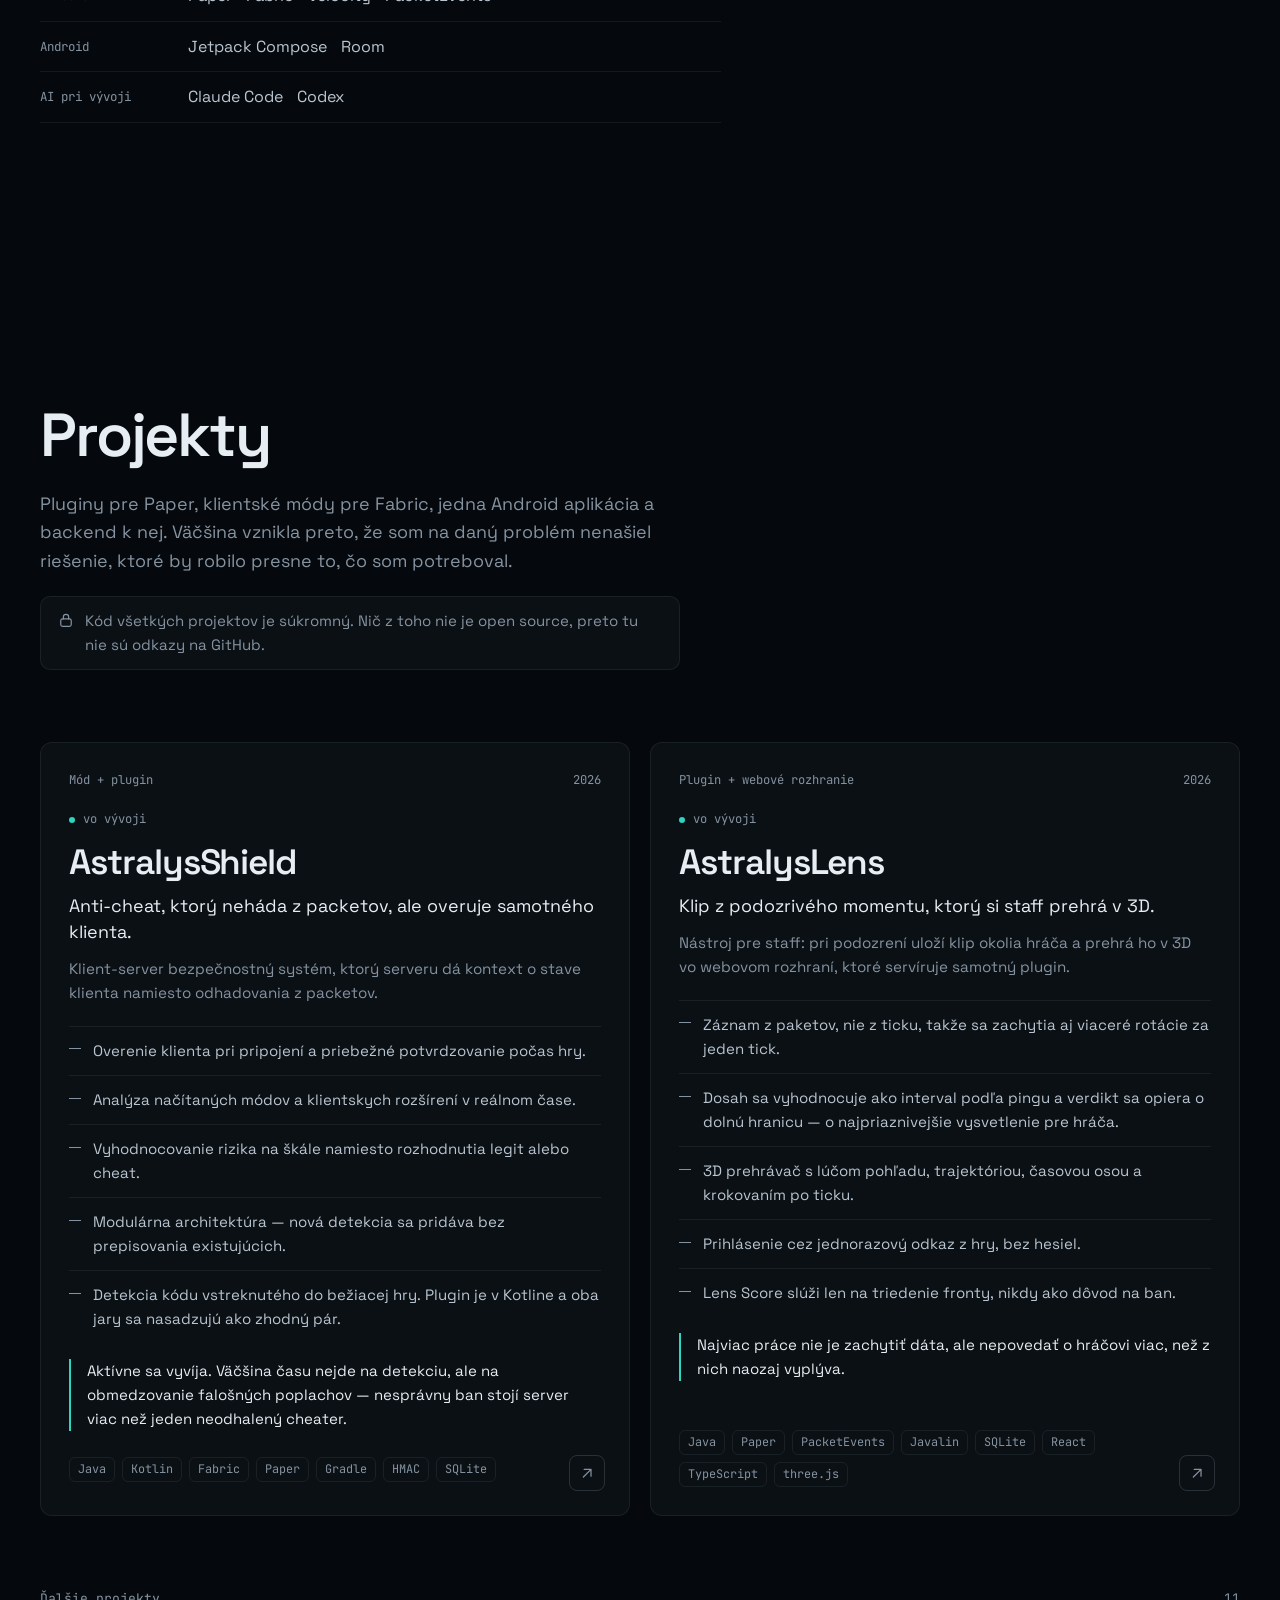
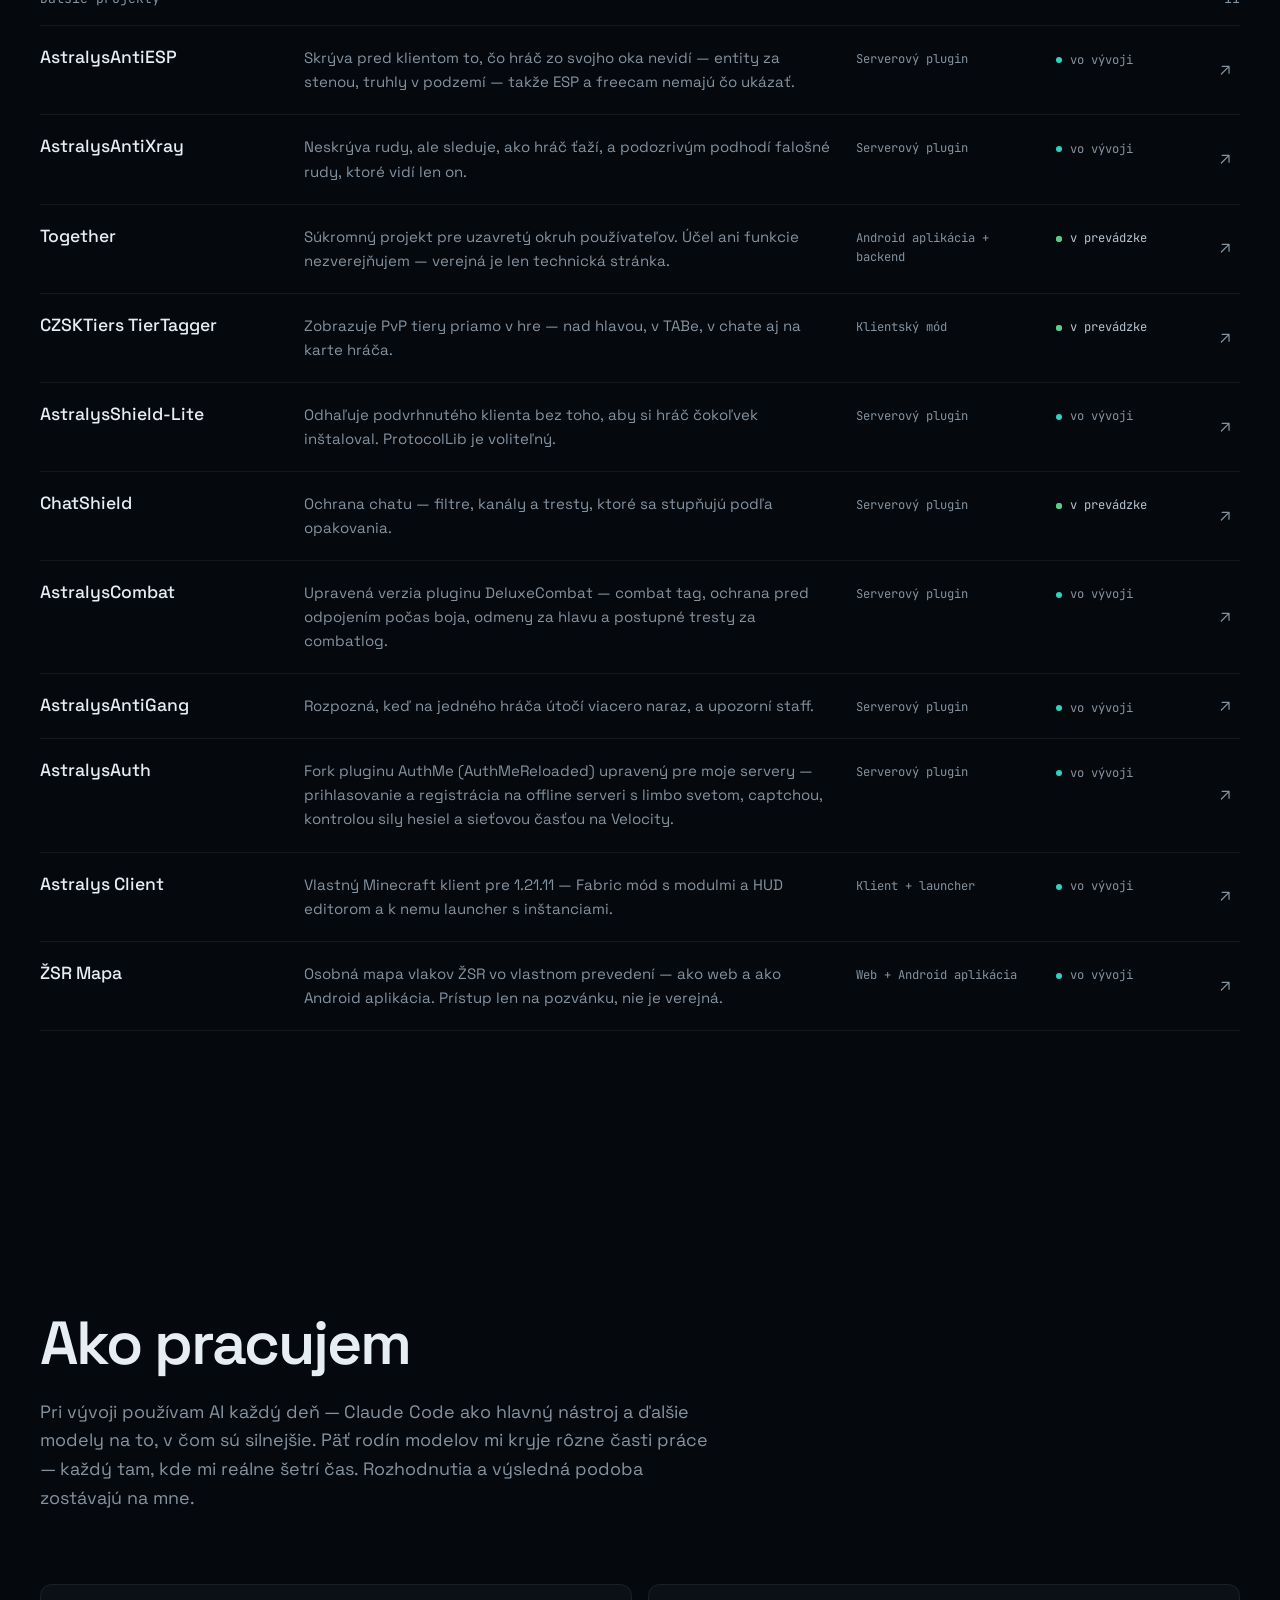
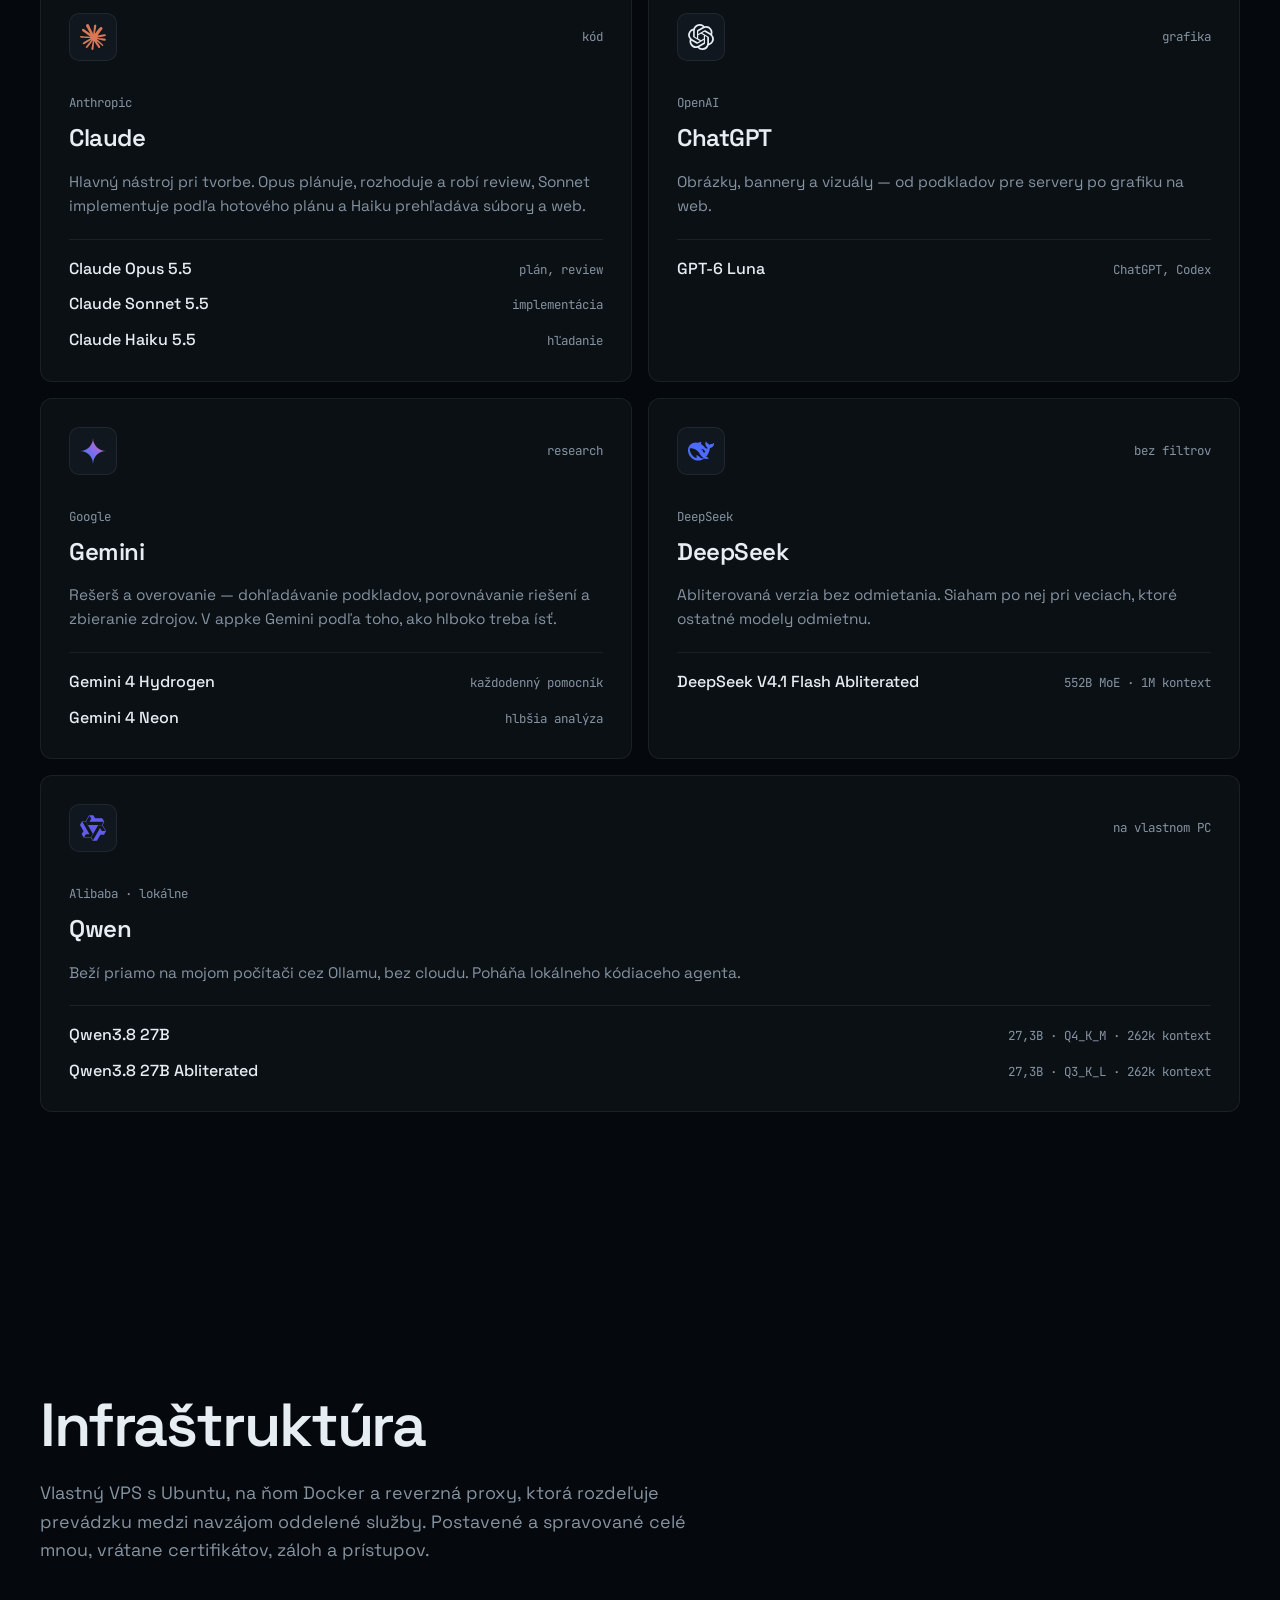
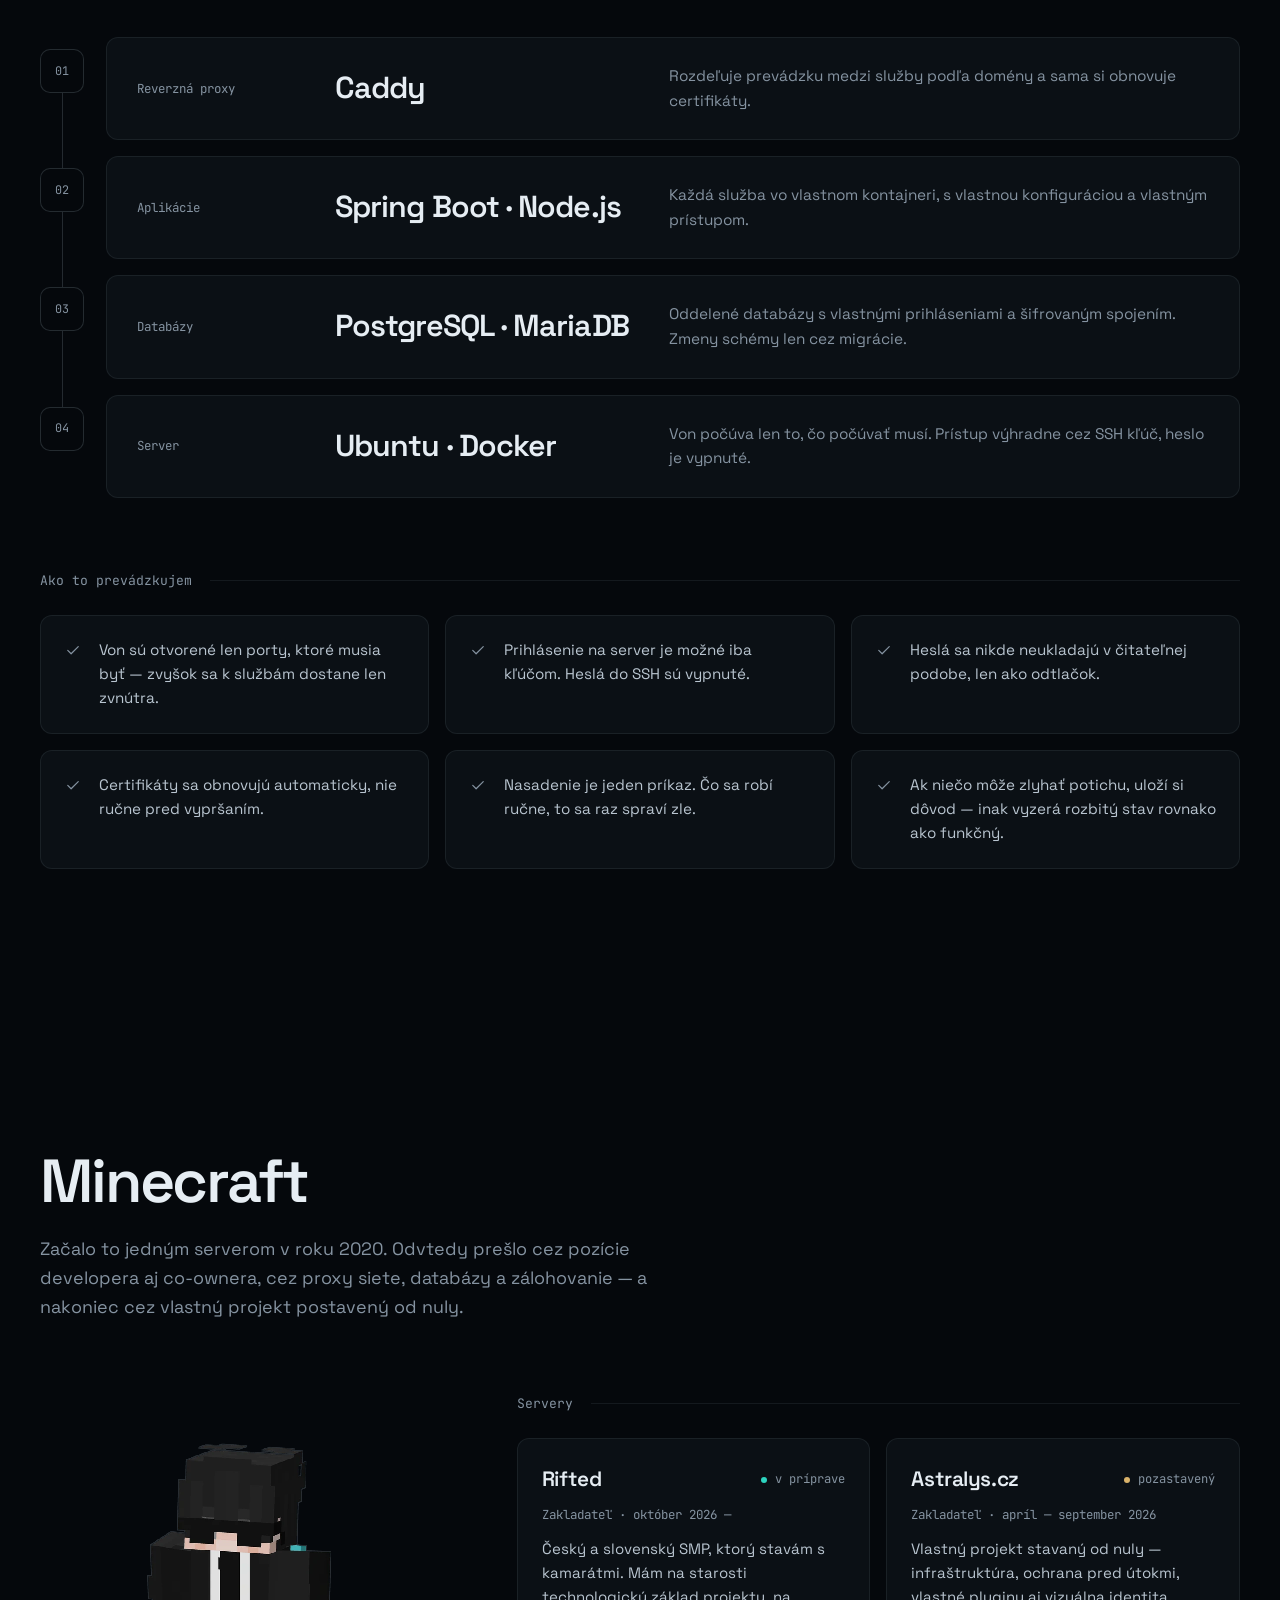
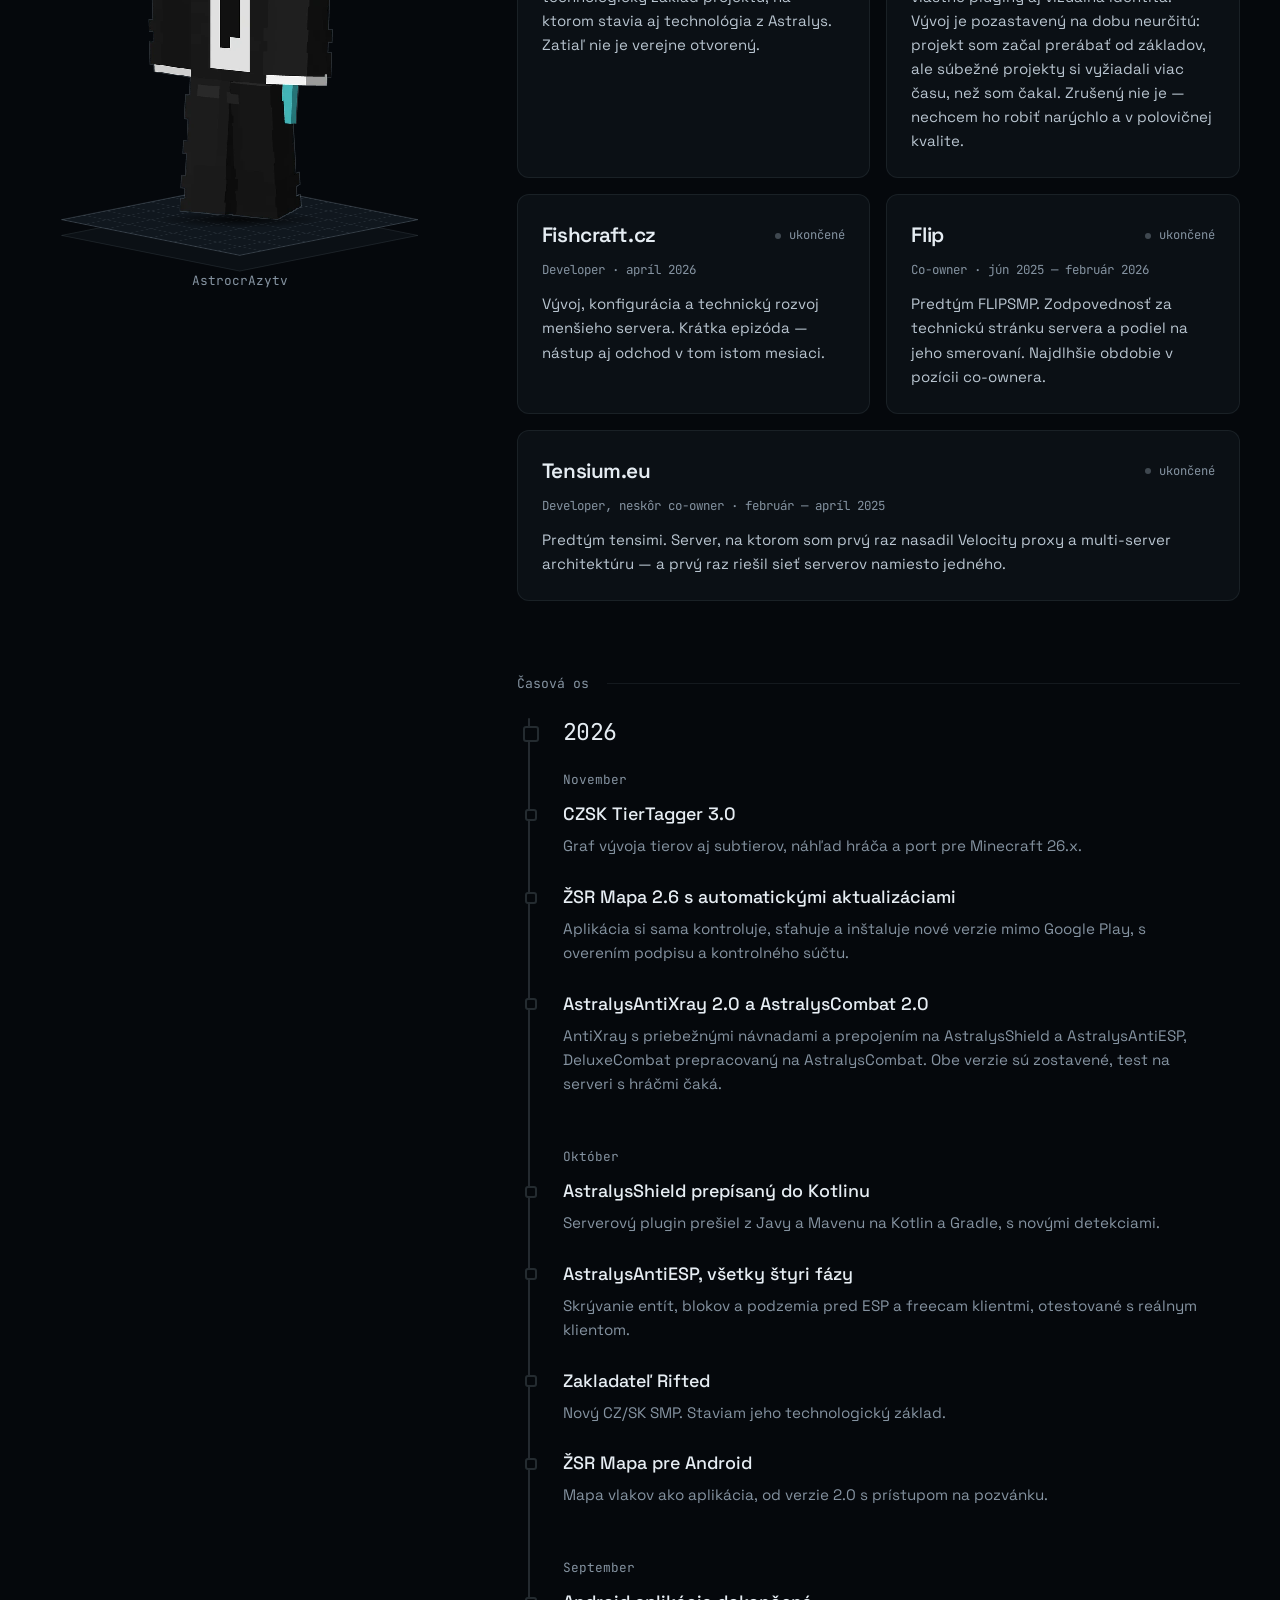
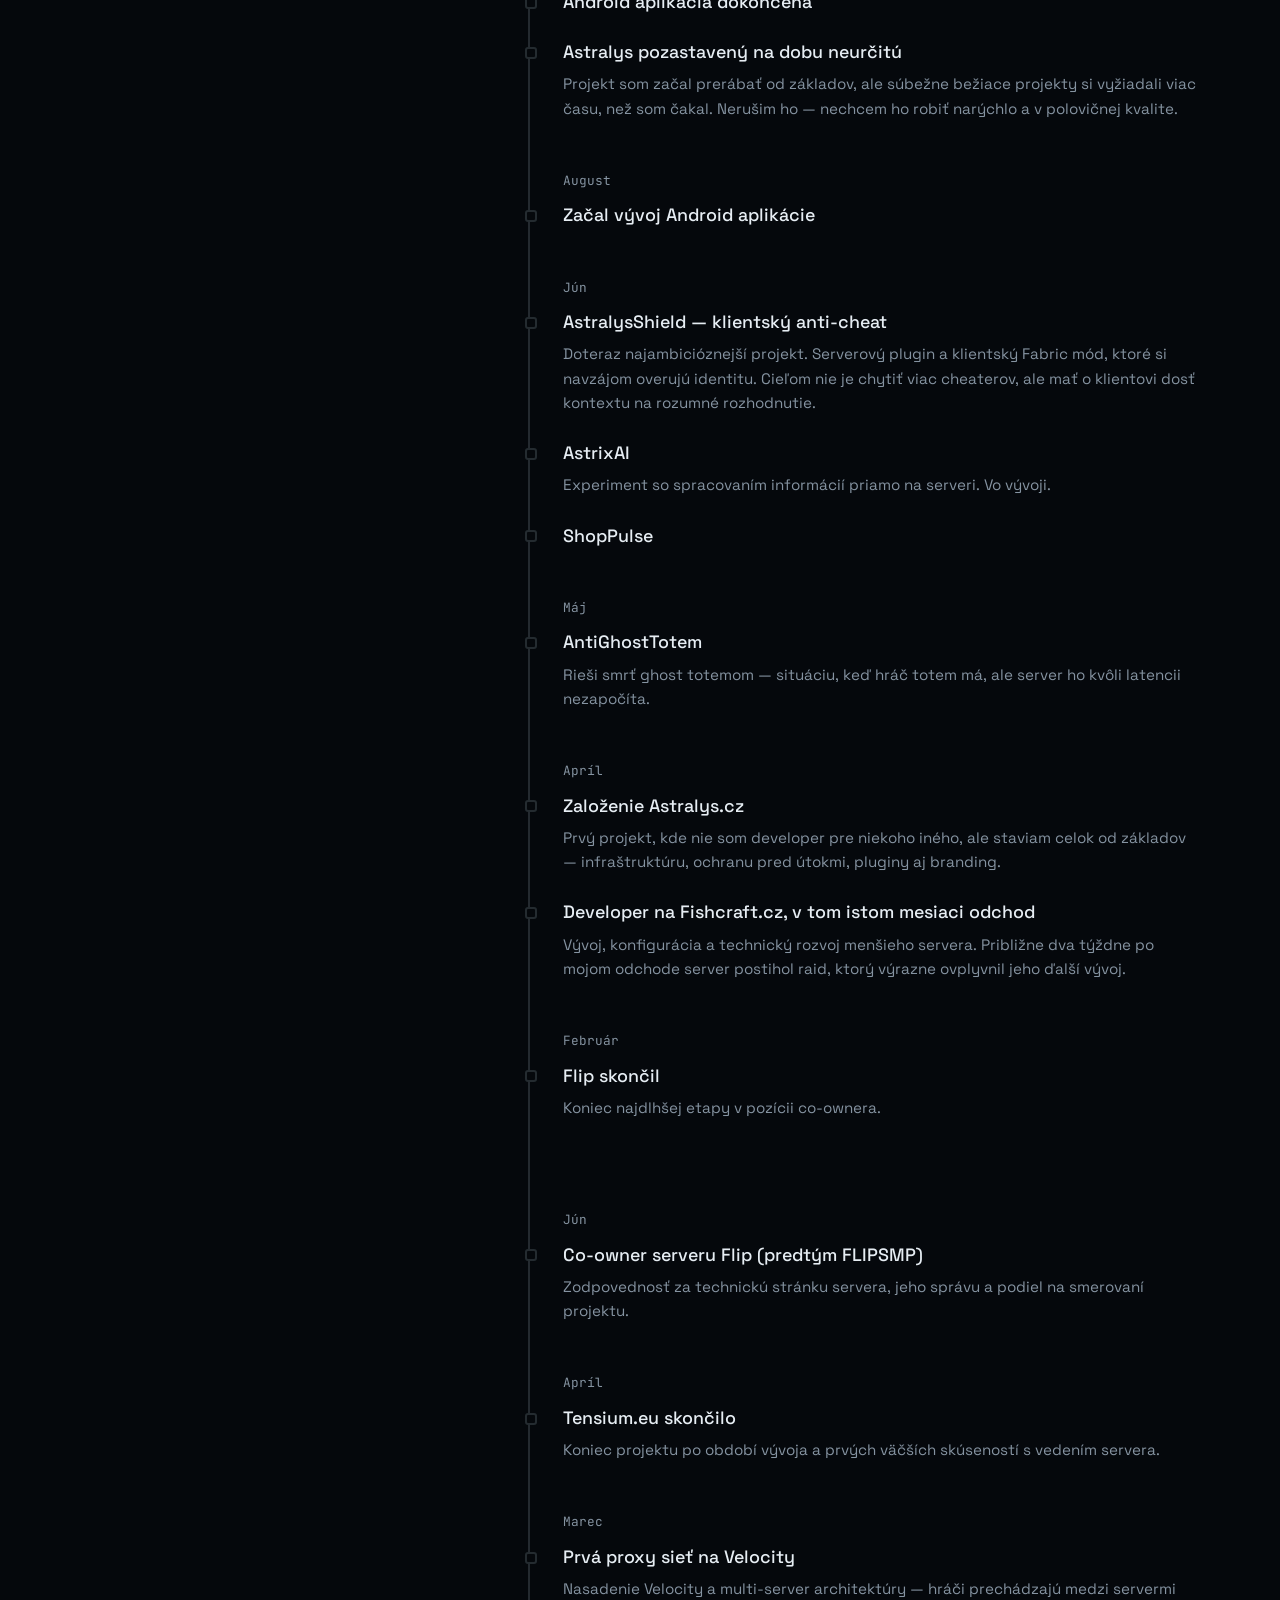
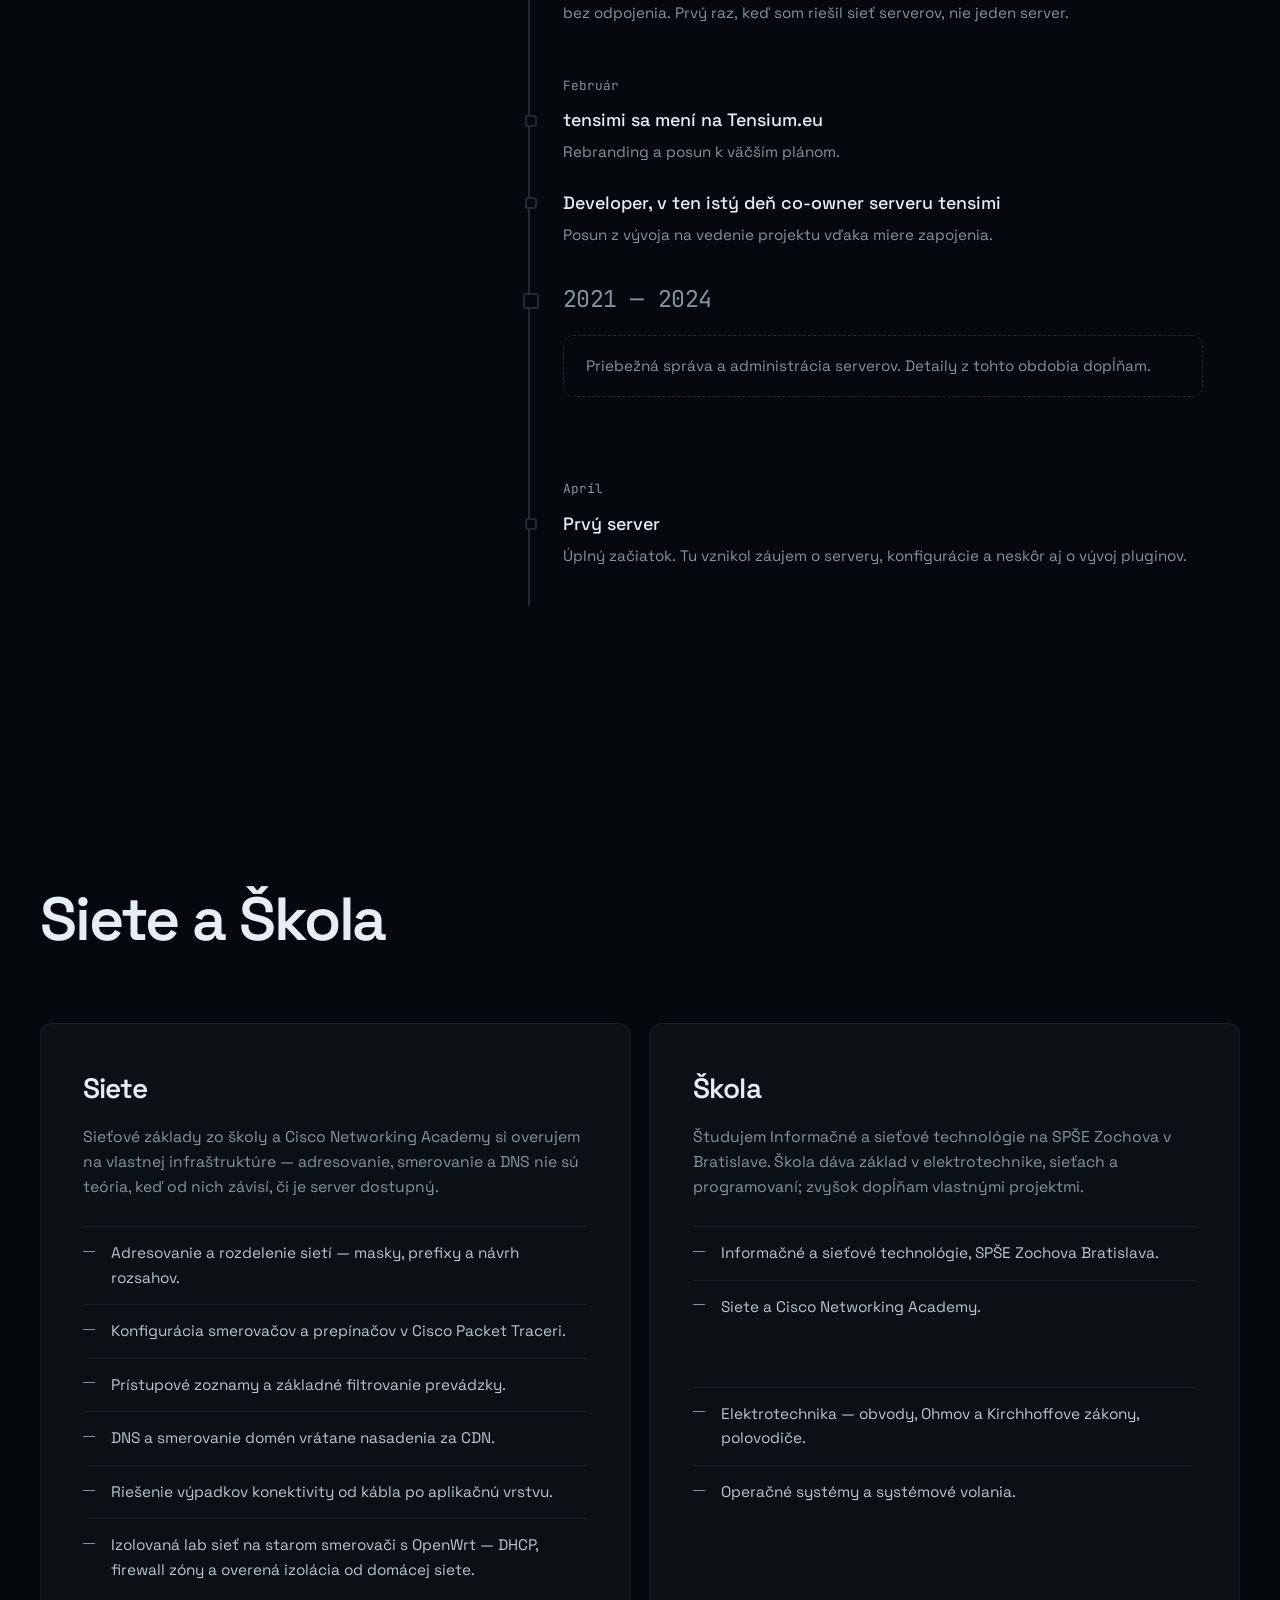
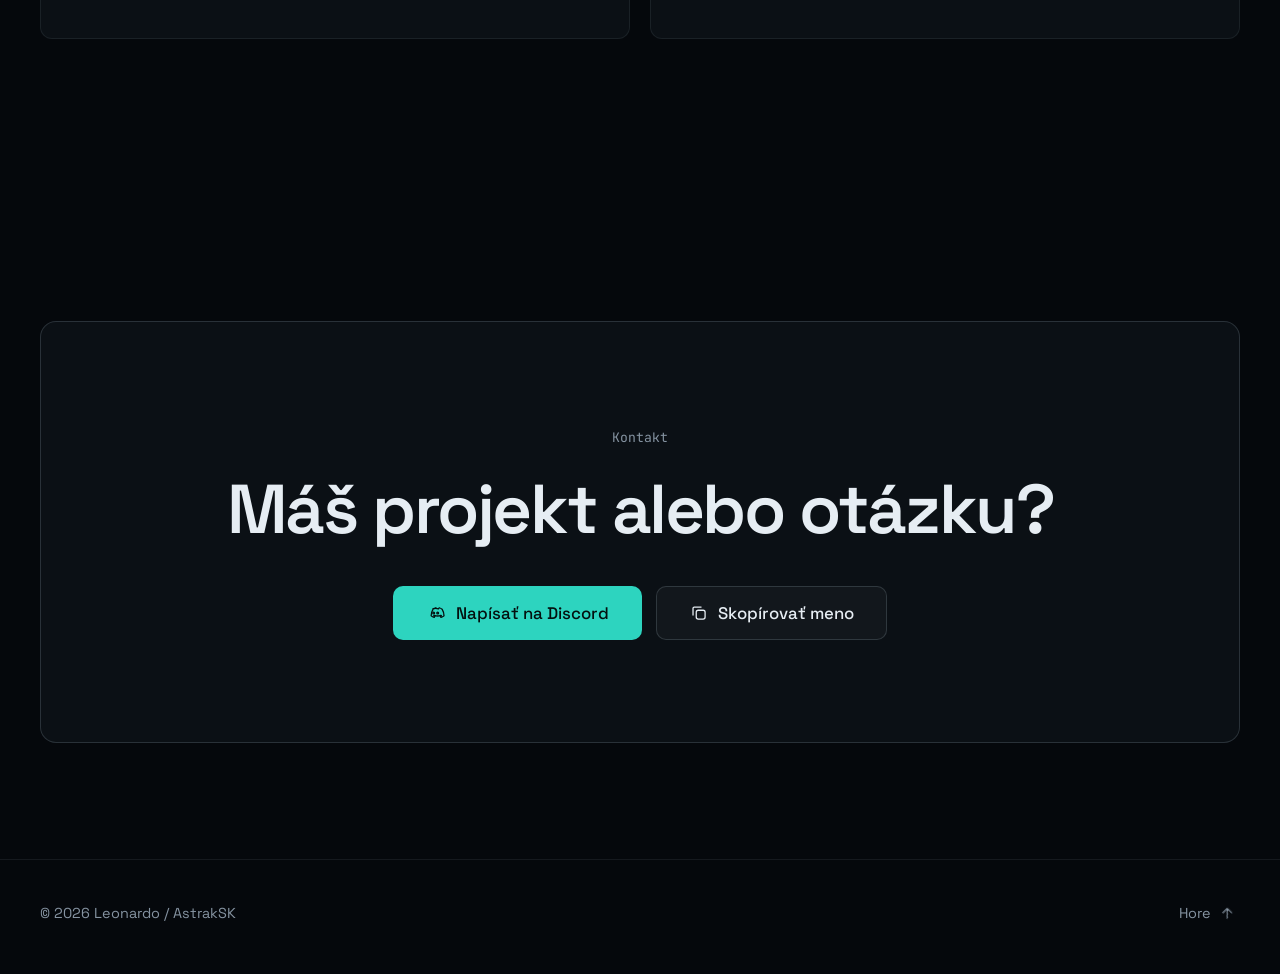
==== commit e36555cc: "Portfólio: nové poradie sekcií, blok Čo používam a poznámka o súkromnom kóde - poradie O mne, Projek" ====
--- a/index.html
+++ b/index.html
@@ -40,7 +40,7 @@
     <!-- Pri každom vydaní zvýš ?v= naraz pri style.css a script.js.
          Bez toho môžu vracajúci sa návštevníci dostať nové HTML so starým CSS
          a JS (Pages posiela Cache-Control: max-age=600). Fonty verziu nemajú. -->
-    <link rel="stylesheet" href="style.css?v=27">
+    <link rel="stylesheet" href="style.css?v=28">
 
     <script type="application/ld+json">
     {
@@ -73,6 +73,7 @@
     <svg class="sprite" aria-hidden="true" focusable="false">
         <symbol id="i-sound" viewBox="0 0 24 24"><path d="M4 9.5h3.5L12 5.5v13L7.5 14.5H4z"/><path d="M16 9.5a4 4 0 0 1 0 5"/><path d="M18.5 7a7.5 7.5 0 0 1 0 10"/></symbol>
         <symbol id="i-muted" viewBox="0 0 24 24"><path d="M4 9.5h3.5L12 5.5v13L7.5 14.5H4z"/><path d="m16 10 4 4M20 10l-4 4"/></symbol>
+        <symbol id="i-lock" viewBox="0 0 24 24"><rect x="5" y="10.5" width="14" height="10" rx="2.5"/><path d="M8.5 10.5V8a3.5 3.5 0 0 1 7 0v2.5"/></symbol>
         <symbol id="i-check" viewBox="0 0 24 24"><path d="m5 12.5 4.5 4.5L19 7.5"/></symbol>
         <symbol id="i-arrow" viewBox="0 0 24 24"><path d="M7 17 17 7M8 7h9v9"/></symbol>
         <symbol id="i-close" viewBox="0 0 24 24"><path d="m6 6 12 12M18 6 6 18"/></symbol>
@@ -96,8 +97,9 @@
             <nav class="site-nav" id="siteNav" aria-label="Hlavná navigácia">
                 <a href="#o-mne" data-nav="o-mne">O mne</a>
                 <a href="#projekty" data-nav="projekty">Projekty</a>
+                <a href="#ai" data-nav="ai">Ako pracujem</a>
+                <a href="#infrastruktura" data-nav="infrastruktura">Infraštruktúra</a>
                 <a href="#minecraft" data-nav="minecraft">Minecraft</a>
-                <a href="#infrastruktura" data-nav="infrastruktura">Infraštruktúra</a>
                 <a href="#kontakt" data-nav="kontakt">Kontakt</a>
                 <span class="nav-indicator" id="navIndicator" aria-hidden="true"></span>
             </nav>
@@ -116,11 +118,12 @@
 
     <div class="mobile-menu" id="mobileMenu" aria-hidden="true">
         <nav class="mobile-nav" aria-label="Mobilná navigácia">
-            <a href="#o-mne" data-nav="o-mne" style="--i:0"><small>01</small>O mne</a>
-            <a href="#projekty" data-nav="projekty" style="--i:1"><small>02</small>Projekty</a>
-            <a href="#minecraft" data-nav="minecraft" style="--i:2"><small>03</small>Minecraft</a>
-            <a href="#infrastruktura" data-nav="infrastruktura" style="--i:3"><small>04</small>Infraštruktúra</a>
-            <a href="#kontakt" data-nav="kontakt" style="--i:4"><small>05</small>Kontakt</a>
+            <a href="#o-mne" data-nav="o-mne" style="--i:0">O mne</a>
+            <a href="#projekty" data-nav="projekty" style="--i:1">Projekty</a>
+            <a href="#ai" data-nav="ai" style="--i:2">Ako pracujem</a>
+            <a href="#infrastruktura" data-nav="infrastruktura" style="--i:3">Infraštruktúra</a>
+            <a href="#minecraft" data-nav="minecraft" style="--i:4">Minecraft</a>
+            <a href="#kontakt" data-nav="kontakt" style="--i:5">Kontakt</a>
         </nav>
         <a class="btn btn-primary mobile-discord" style="--i:5" href="https://discord.com/users/700729479068385362" target="_blank" rel="noopener noreferrer">
             <svg class="ico" aria-hidden="true"><use href="#i-discord"/></svg>
@@ -191,6 +194,7 @@
                             vlastné pluginy tam, kde hotové riešenie nestačilo. Posledný rok k tomu
                             pribudol Kotlin, backend a vlastný server, na ktorom to celé beží.
                         </p>
+                        <dl class="skills reveal" id="skillList" style="--i:3" aria-label="Čo používam"></dl>
                     </div>
                     <dl class="stats" id="statList"></dl>
                 </div>
@@ -207,11 +211,49 @@
                         a backend k nej. Väčšina vznikla preto, že som na daný problém nenašiel
                         riešenie, ktoré by robilo presne to, čo som potreboval.
                     </p>
+                    <p class="private-note reveal" style="--i:3">
+                        <svg class="ico" aria-hidden="true"><use href="#i-lock"/></svg>
+                        <span>Kód všetkých projektov je súkromný. Nič z toho nie je open source, preto tu nie sú odkazy na GitHub.</span>
+                    </p>
                 </header>
 
                 <div class="projects" id="projectGrid">
                     <noscript><p class="muted">Zoznam projektov sa načíta cez JavaScript.</p></noscript>
                 </div>
+            </div>
+        </section>
+
+        <!-- ============ AI ============ -->
+        <section class="section" id="ai" aria-labelledby="aiTitle">
+            <div class="container">
+                <header class="section-head">
+                    <h2 class="section-title reveal" id="aiTitle" style="--i:1">Ako pracujem</h2>
+                    <p class="section-lead reveal" style="--i:2">
+                        Pri vývoji používam AI každý deň — Claude Code ako hlavný nástroj a ďalšie modely na to, v čom sú silnejšie. Päť rodín modelov mi kryje rôzne časti práce —
+                        každý tam, kde mi reálne šetrí čas. Rozhodnutia a výsledná podoba
+                        zostávajú na mne.
+                    </p>
+                </header>
+                <div class="ai-grid" id="aiList"></div>
+            </div>
+        </section>
+
+        <!-- ============ INFRAŠTRUKTÚRA ============ -->
+        <section class="section" id="infrastruktura" aria-labelledby="infraTitle">
+            <div class="container">
+                <header class="section-head">
+                    <h2 class="section-title reveal" id="infraTitle" style="--i:1">Infraštruktúra</h2>
+                    <p class="section-lead reveal" style="--i:2">
+                        Vlastný VPS s Ubuntu, na ňom Docker a reverzná proxy, ktorá rozdeľuje
+                        prevádzku medzi navzájom oddelené služby. Postavené a spravované celé mnou,
+                        vrátane certifikátov, záloh a prístupov.
+                    </p>
+                </header>
+
+                <ol class="layers" id="layers" aria-label="Vrstvy infraštruktúry zhora nadol"></ol>
+
+                <h3 class="subhead reveal">Ako to prevádzkujem</h3>
+                <ul class="practice-grid" id="practiceList"></ul>
             </div>
         </section>
 
@@ -246,25 +288,6 @@
                         </div>
                     </div>
                 </div>
-            </div>
-        </section>
-
-        <!-- ============ INFRAŠTRUKTÚRA ============ -->
-        <section class="section" id="infrastruktura" aria-labelledby="infraTitle">
-            <div class="container">
-                <header class="section-head">
-                    <h2 class="section-title reveal" id="infraTitle" style="--i:1">Infraštruktúra</h2>
-                    <p class="section-lead reveal" style="--i:2">
-                        Vlastný VPS s Ubuntu, na ňom Docker a reverzná proxy, ktorá rozdeľuje
-                        prevádzku medzi navzájom oddelené služby. Postavené a spravované celé mnou,
-                        vrátane certifikátov, záloh a prístupov.
-                    </p>
-                </header>
-
-                <ol class="layers" id="layers" aria-label="Vrstvy infraštruktúry zhora nadol"></ol>
-
-                <h3 class="subhead reveal">Ako to prevádzkujem</h3>
-                <ul class="practice-grid" id="practiceList"></ul>
             </div>
         </section>
 
@@ -298,21 +321,6 @@
             </div>
         </section>
 
-        <!-- ============ AI ============ -->
-        <section class="section" id="ai" aria-labelledby="aiTitle">
-            <div class="container">
-                <header class="section-head">
-                    <h2 class="section-title reveal" id="aiTitle" style="--i:1">Modely, s ktorými pracujem</h2>
-                    <p class="section-lead reveal" style="--i:2">
-                        Nerobím na tom sám. Päť rodín modelov mi kryje rôzne časti práce —
-                        každý tam, kde mi reálne šetrí čas. Rozhodnutia a výsledná podoba
-                        zostávajú na mne.
-                    </p>
-                </header>
-                <div class="ai-grid" id="aiList"></div>
-            </div>
-        </section>
-
         <!-- ============ KONTAKT ============ -->
         <section class="section section-contact" id="kontakt" aria-labelledby="contactTitle">
             <div class="container">
@@ -360,7 +368,7 @@
         <source src="assets/music.mp3" type="audio/mpeg">
     </audio>
 
-    <script src="script.js?v=27"></script>
+    <script src="script.js?v=28"></script>
 </body>
 
 </html>
--- a/style.css
+++ b/style.css
@@ -526,6 +526,18 @@
 }
 
 .stats { display: flex; flex-direction: column; padding-top: 6px; }
+
+/* Čo používam: riadok = oblasť (mono štítok) + technológie. Hairline medzi riadkami. */
+.skills { margin: 36px 0 0; border-top: 1px solid var(--line); }
+.skill-row { display: grid; grid-template-columns: 132px 1fr; gap: 16px; padding: 12px 0; border-bottom: 1px solid var(--line); }
+.skill-row dt { font-family: var(--font-label); font-size: .78rem; color: var(--muted); padding-top: 3px; }
+.skill-row dd { margin: 0; display: flex; flex-wrap: wrap; gap: 4px 14px; color: var(--body-text); }
+
+/* Súkromný kód: tichá poznámka, nie výstraha. */
+.private-note { display: flex; align-items: flex-start; gap: 10px; max-width: 64ch; margin-top: 20px; padding: 12px 16px; border: 1px solid var(--line); border-radius: 10px; background: var(--surface); color: var(--muted); font-size: .94rem; }
+.private-note .ico { flex: none; width: 18px; height: 18px; margin-top: 2px; }
+.detail-private { display: flex; align-items: center; gap: 8px; margin-top: 28px; padding-top: 16px; border-top: 1px solid var(--line); color: var(--muted); font-size: .9rem; }
+.detail-private .ico { flex: none; width: 16px; height: 16px; }
 .stat {
     display: flex;
     flex-direction: column-reverse;
@@ -1260,6 +1272,7 @@
     .duo { grid-template-columns: 1fr; }
     .ai-grid { grid-template-columns: 1fr; }
     .ai-card header { margin-bottom: 20px; }
+    .skill-row { grid-template-columns: 1fr; gap: 6px; }
 
     .mc-grid { grid-template-columns: 1fr; gap: 24px; }
     .mc-side { position: static; }
